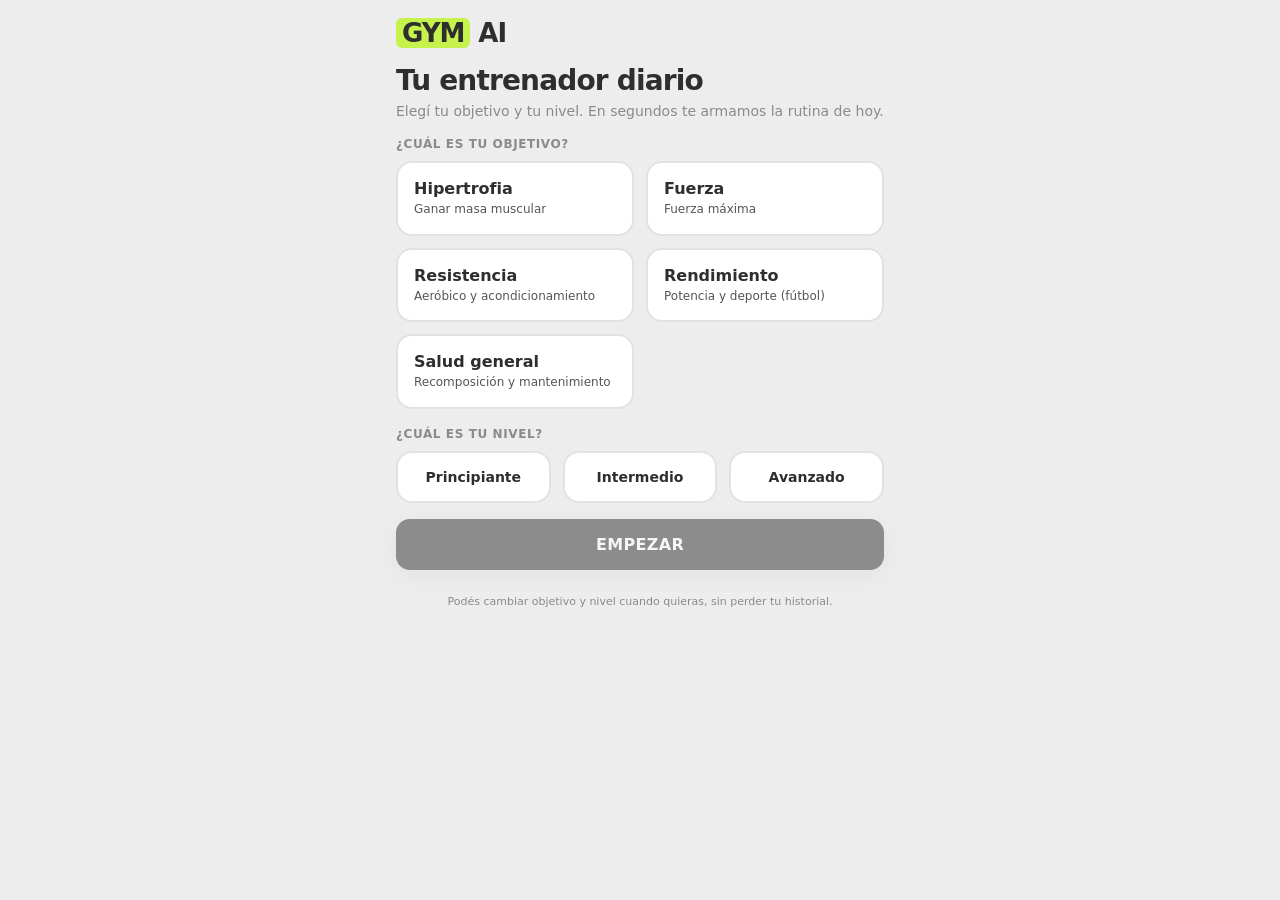
==== index.html @ 42ec762a "Add files via upload" ====
<!DOCTYPE html>
<html lang="es">
<head>
<meta charset="UTF-8">
<meta name="viewport" content="width=device-width, initial-scale=1.0, maximum-scale=1.0, user-scalable=no">
<meta name="theme-color" content="#c6f24e">
<meta name="mobile-web-app-capable" content="yes">
<meta name="apple-mobile-web-app-capable" content="yes">
<meta name="apple-mobile-web-app-status-bar-style" content="black-translucent">
<meta name="apple-mobile-web-app-title" content="Gym AI">
<title>Gym AI</title>
<style>
  :root{
    --lime:#c6f24e; --lime-d:#b0e02f; --ink:#2e2e2e; --ink2:#555; --bg:#ededed;
    --card:#ffffff; --line:#e2e2e2; --muted:#8a8a8a;
    --i1:#77c043; --i2:#e2e63a; --i3:#f2a03d; --i4:#e5533c; --red:#e5533c;
    --shadow:0 6px 20px rgba(0,0,0,.08);
  }
  *{box-sizing:border-box;-webkit-tap-highlight-color:transparent;}
  html,body{margin:0;padding:0;background:var(--bg);color:var(--ink);
    font-family:'Segoe UI',system-ui,-apple-system,Roboto,Helvetica,Arial,sans-serif;}
  body{max-width:520px;margin:0 auto;min-height:100vh;position:relative;overflow-x:hidden;}
  h1,h2,h3{margin:0;letter-spacing:-.02em;}
  .app{padding:18px 16px 100px;}
  .hidden{display:none!important;}
  button{font-family:inherit;cursor:pointer;border:none;}
  .btn{background:var(--lime);color:var(--ink);font-weight:800;font-size:16px;
    padding:16px;border-radius:14px;width:100%;text-transform:uppercase;letter-spacing:.02em;
    box-shadow:var(--shadow);transition:transform .05s;}
  .btn:active{transform:scale(.98);}
  .btn.dark{background:var(--ink);color:#fff;}
  .btn.ghost{background:#fff;color:var(--ink);box-shadow:none;border:1.5px solid var(--line);}
  .btn.red{background:var(--red);color:#fff;}
  .btn.sm{font-size:13px;padding:10px 14px;width:auto;border-radius:10px;}
  .topbar{display:flex;align-items:center;justify-content:space-between;margin-bottom:16px;}
  .logo{font-weight:900;font-size:26px;letter-spacing:-.04em;}
  .logo span{background:var(--lime);padding:0 6px;border-radius:6px;}
  .pill{background:var(--lime);color:var(--ink);font-weight:800;font-size:12px;
    padding:5px 12px;border-radius:20px;text-transform:uppercase;letter-spacing:.03em;}
  .pill.grey{background:#e0e0e0;color:#555;}
  .muted{color:var(--muted);}
  .card{background:var(--card);border-radius:18px;padding:16px;box-shadow:var(--shadow);margin-bottom:14px;}
  .row{display:flex;align-items:center;gap:10px;}
  .between{justify-content:space-between;}
  .grid2{display:grid;grid-template-columns:1fr 1fr;gap:12px;}
  .selcard{background:#fff;border-radius:16px;padding:16px;border:2.5px solid var(--line);
    cursor:pointer;transition:.12s;}
  .selcard.on{border-color:var(--ink);background:var(--lime);}
  .selcard .t{font-weight:800;font-size:16px;}
  .selcard .d{font-size:12px;color:var(--ink2);margin-top:4px;line-height:1.3;}
  .selcard.on .d{color:#3a3a3a;}
  .label{font-size:12px;font-weight:800;text-transform:uppercase;letter-spacing:.05em;color:var(--muted);margin:18px 0 10px;}
  /* block card */
  .blk{background:#fff;border-radius:16px;padding:14px;box-shadow:var(--shadow);margin-bottom:12px;position:relative;overflow:hidden;}
  .blk .tag{position:absolute;top:0;left:0;background:var(--ink);color:#fff;font-size:10px;font-weight:800;
    padding:4px 10px;border-bottom-right-radius:10px;text-transform:uppercase;letter-spacing:.04em;}
  .blk.warm .tag{background:var(--red);}
  .blk h3{font-size:22px;font-weight:900;margin:20px 0 2px;letter-spacing:-.03em;}
  .blk .sub{font-size:12px;font-weight:700;color:var(--ink2);background:#f0f0f0;display:inline-block;
    padding:4px 8px;border-radius:6px;text-transform:uppercase;letter-spacing:.02em;}
  .restline{font-size:12px;color:var(--ink2);margin:8px 0 2px;}
  .restline b{color:var(--ink);}
  .progcard{margin-top:14px;text-align:left;background:#fff;border:1px solid var(--line);border-radius:14px;padding:12px 13px;}
  .progcard.done{background:#f3fae9;border-color:#d7ecac;}
  .pghead{font-size:13px;font-weight:800;color:var(--ink);}
  .pghead b{color:var(--ink);}
  .pgsub{font-size:11px;color:var(--ink2);margin:2px 0 8px;}
  .progrow{padding:7px 0;border-top:1px solid var(--line);}
  .progrow:first-of-type{border-top:none;}
  .pgname{font-size:13px;font-weight:700;color:var(--ink);display:flex;justify-content:space-between;align-items:center;gap:8px;}
  .pgreps{font-size:11px;font-weight:800;color:var(--ink2);background:#f0f0f0;border-radius:6px;padding:2px 6px;}
  .pgbtns{display:flex;gap:8px;margin-top:6px;}
  .pgbtn{flex:1;border:2px solid var(--line);background:#fafafa;color:var(--ink);font-weight:800;font-size:14px;
    border-radius:10px;padding:8px 0;cursor:pointer;}
  .pgbtn.si{background:var(--lime);border-color:var(--lime);color:#1c1c1c;}
  .pgbtn.no{background:#ececec;border-color:#d8d8d8;color:#555;}
  .pgprev{font-size:11.5px;margin-top:6px;}
  .pgok{color:#3f7d12;font-weight:700;} .pgok b{color:#2c5c07;}
  .pgmut{color:var(--ink2);}
  .pgres{font-size:12.5px;padding:3px 0;color:var(--ink);}
  .pgres.up{font-weight:700;}
  .btn.off{opacity:.5;}
  .blk .time{position:absolute;top:12px;right:12px;text-align:center;background:#fff;border-radius:10px;
    padding:4px 8px;box-shadow:0 2px 8px rgba(0,0,0,.08);}
  .blk .time b{font-size:18px;font-weight:900;display:block;}
  .movs{margin-top:10px;font-size:14px;color:#3a3a3a;line-height:1.7;}
  .movs .mv b{display:inline-block;min-width:34px;font-weight:800;}
  .dots{display:flex;gap:4px;align-items:center;margin-top:10px;}
  .dot{width:10px;height:10px;border-radius:50%;background:#ddd;}
  .region{font-size:11px;font-weight:800;text-transform:uppercase;color:var(--muted);letter-spacing:.05em;}
  .blkfoot{display:flex;justify-content:space-between;align-items:center;margin-top:12px;gap:8px;}
  /* modal */
  .overlay{position:fixed;inset:0;background:rgba(0,0,0,.45);z-index:50;display:flex;align-items:flex-end;
    justify-content:center;}
  .sheet{background:#fff;width:100%;max-width:520px;border-radius:22px 22px 0 0;padding:18px 16px 28px;
    max-height:88vh;overflow-y:auto;animation:up .2s ease;}
  @keyframes up{from{transform:translateY(30px);opacity:.6;}to{transform:none;opacity:1;}}
  .alt{border:1.5px solid var(--line);border-radius:14px;padding:12px;margin-bottom:10px;cursor:pointer;}
  .alt:active{background:#f6f6f6;}
  .alt .at{font-weight:800;}
  .banner{background:#fff8e1;border:1.5px solid #f2d675;border-radius:14px;padding:12px 14px;
    font-size:13px;color:#7a5c00;margin-bottom:14px;line-height:1.4;}
  .banner b{color:#5a4400;}
  /* exec */
  .totwrap{background:var(--ink);color:#fff;border-radius:18px;padding:16px;text-align:center;margin-bottom:14px;position:sticky;top:8px;z-index:5;}
  .totwrap .lab{font-size:11px;text-transform:uppercase;letter-spacing:.1em;opacity:.7;}
  .totwrap .clock{font-size:34px;font-weight:900;letter-spacing:.02em;}
  .totbar{height:6px;background:#4a4a4a;border-radius:6px;overflow:hidden;margin-top:8px;}
  .totbar>i{display:block;height:100%;background:var(--lime);width:0;transition:width 1s linear;}
  .phase{background:#fff;border-radius:18px;padding:22px 16px;text-align:center;box-shadow:var(--shadow);margin-bottom:14px;}
  .phase .ptype{font-size:13px;font-weight:800;text-transform:uppercase;letter-spacing:.08em;color:var(--muted);}
  .phase .pclock{font-size:64px;font-weight:900;letter-spacing:.01em;line-height:1.05;margin:6px 0;}
  .phase .pname{font-size:20px;font-weight:900;}
  .phase.rest{background:#eef7d8;}
  .phase.prep{background:#fdeee6;}
  .steps{display:flex;gap:6px;justify-content:center;margin:14px 0;}
  .step{flex:1;height:7px;border-radius:6px;background:#e0e0e0;max-width:56px;}
  .step.done{background:var(--i1);} .step.now{background:var(--lime);}
  .toast{position:fixed;bottom:20px;left:50%;transform:translateX(-50%);background:var(--ink);color:#fff;
    padding:12px 18px;border-radius:12px;font-weight:700;font-size:14px;z-index:99;box-shadow:var(--shadow);}
  .streak{display:flex;align-items:center;gap:12px;}
  .streak .num{font-size:40px;font-weight:900;line-height:1;}
  .hist{display:flex;justify-content:space-between;padding:12px 0;border-bottom:1px solid var(--line);}
  .hist:last-child{border:none;}
  .navwarn{font-size:11px;color:var(--muted);text-align:center;margin-top:6px;}
  .footnote{font-size:11px;color:var(--muted);text-align:center;margin-top:24px;line-height:1.5;}
  a.link{color:#3a7a1e;font-weight:700;cursor:pointer;text-decoration:underline;}
  .movs .mv{cursor:pointer;padding:3px 0;border-radius:6px;display:flex;align-items:flex-start;justify-content:space-between;gap:8px;}
  .movs .mv:active{background:#f4f4f4;}
  .movs .mvmain{flex:1;min-width:0;}
  .mvright{flex:none;display:flex;align-items:center;gap:6px;margin-top:1px;}
  .wt{width:52px;padding:5px 6px;border:1px solid #dcdcdc;border-radius:8px;font-size:13px;text-align:center;background:#fff;color:#222;}
  .wt:focus{outline:none;border-color:var(--lime);}
  .seg{display:flex;border:1px solid #dcdcdc;border-radius:20px;overflow:hidden;}
  .segbtn{background:transparent;border:none;padding:5px 12px;font-size:12px;font-weight:700;cursor:pointer;color:var(--muted);}
  .segbtn.on{background:var(--lime);color:#1c1c1c;}
  @media(prefers-color-scheme:dark){.wt{background:#2a2a2a;color:#eee;border-color:#444;}.seg{border-color:#444;}}
  .subx{flex:none;background:var(--lime);color:#1c1c1c;border:none;border-radius:8px;font-size:15px;font-weight:900;
    width:30px;height:30px;line-height:1;cursor:pointer;margin-top:2px;}
  .subx:active{transform:scale(.92);}
  .sublabel{font-weight:800;font-size:13px;margin:14px 0 6px;}
  .subrow{display:flex;flex-wrap:wrap;gap:7px;}
  .subbtn{background:#efefef;border:1px solid #e0e0e0;border-radius:20px;padding:7px 13px;font-size:13px;font-weight:700;cursor:pointer;color:#222;}
  .subbtn.alt{background:var(--ink);color:#fff;border-color:var(--ink);}
  .subbtn:active{transform:scale(.96);}
  .genf{display:flex;flex-wrap:wrap;gap:6px;margin:6px 0 2px;}
  .genf .gbtn{background:#efefef;border:1px solid #e0e0e0;border-radius:20px;padding:6px 12px;font-size:12px;font-weight:700;cursor:pointer;color:#333;}
  .genf .gbtn.on{background:var(--lime);border-color:var(--lime);color:#1c1c1c;}
  .genlabel{font-size:12px;font-weight:800;color:var(--muted);text-transform:uppercase;letter-spacing:.03em;margin:10px 2px 2px;text-align:left;}
  .mven{color:var(--muted);font-size:12px;font-style:italic;}
  .mvi{color:var(--lime-d);font-weight:900;font-size:13px;}
  .mediaB{background:#f2f2f2;border:1.5px dashed #cfcfcf;border-radius:14px;height:210px;display:flex;
    flex-direction:column;align-items:center;justify-content:center;color:var(--muted);gap:8px;text-align:center;padding:14px;}
  .mediaB video,.mediaB img{width:100%;height:100%;object-fit:contain;border-radius:14px;}
  .cue{font-size:14px;line-height:1.5;color:#444;}
  .matchip{display:inline-block;background:var(--ink);color:#fff;font-size:11px;font-weight:800;
    padding:4px 10px;border-radius:20px;text-transform:uppercase;letter-spacing:.03em;}
</style>
</head>
<body>
<div id="app" class="app"></div>
<div id="modal"></div>
<div id="toast"></div>

<script>
/* ============================================================
   GYM AI · MVP v1  (motor determinista, sin backend, offline)
   Basado en PRD 003 v1.1
   ============================================================ */

/* ---------- STORAGE ADAPTER (localStorage con fallback en memoria) ---------- */
const Store = (()=>{
  let mem={}, ok=true;
  try{ localStorage.setItem('__t','1'); localStorage.removeItem('__t'); }catch(e){ ok=false; }
  return {
    ok,
    get(k){ if(ok){ try{ const v=localStorage.getItem(k); return v?JSON.parse(v):null; }catch(e){} } return k in mem?mem[k]:null; },
    set(k,v){ if(ok){ try{ localStorage.setItem(k,JSON.stringify(v)); return; }catch(e){} } mem[k]=v; }
  };
})();

/* ---------- CONFIG ---------- */
const APP_VERSION='v15 · 2026-09-02';
const OBJETIVOS = [
  {id:'hipertrofia', t:'Hipertrofia', d:'Ganar masa muscular'},
  {id:'fuerza',      t:'Fuerza',      d:'Fuerza máxima'},
  {id:'resistencia', t:'Resistencia', d:'Aeróbico y acondicionamiento'},
  {id:'rendimiento', t:'Rendimiento', d:'Potencia y deporte (fútbol)'},
  {id:'salud',       t:'Salud general', d:'Recomposición y mantenimiento'}
];
const NIVELES = [
  {id:'principiante', t:'Principiante'},
  {id:'intermedio',   t:'Intermedio'},
  {id:'avanzado',     t:'Avanzado'}
];
const NIVEL_RANK = {principiante:1, intermedio:2, avanzado:3};

// Matriz de proporción objetivo -> categoría (1..5, nunca 0). §8.2
const WEIGHTS = {
  'Hypertrophy':            {hipertrofia:5,fuerza:2,resistencia:1,rendimiento:1,salud:3},
  'Traditional Hypertrophy':{hipertrofia:5,fuerza:2,resistencia:1,rendimiento:1,salud:3},
  'Strength':               {hipertrofia:2,fuerza:5,resistencia:1,rendimiento:2,salud:3},
  'Combined Strength':      {hipertrofia:2,fuerza:5,resistencia:2,rendimiento:3,salud:3},
  'HRX Training':           {hipertrofia:2,fuerza:4,resistencia:2,rendimiento:4,salud:2},
  'FBA':                    {hipertrofia:2,fuerza:2,resistencia:3,rendimiento:3,salud:3},
  'Full Body':              {hipertrofia:3,fuerza:2,resistencia:3,rendimiento:2,salud:4},
  'Upper Body':             {hipertrofia:4,fuerza:3,resistencia:2,rendimiento:2,salud:3},
  'Lower Body':             {hipertrofia:4,fuerza:3,resistencia:2,rendimiento:3,salud:3},
  'Midline':                {hipertrofia:2,fuerza:2,resistencia:2,rendimiento:2,salud:3},
  'Cardio':                 {hipertrofia:1,fuerza:1,resistencia:5,rendimiento:2,salud:3},
  'HIIT':                   {hipertrofia:1,fuerza:1,resistencia:5,rendimiento:3,salud:3},
  'Sport':                  {hipertrofia:1,fuerza:1,resistencia:2,rendimiento:5,salud:2},
  'Pilates':                {hipertrofia:2,fuerza:2,resistencia:2,rendimiento:2,salud:3}
};
// Banda de intensidad total del día (suma de 4 bloques) por objetivo. §8.1 Paso5
const BANDA = {hipertrofia:[8,13],fuerza:[10,16],resistencia:[10,16],rendimiento:[10,15],salud:[7,12]};
const REST_S = 90;   // descanso entre bloques
const PREP_S = 15;   // preparación inicial

/* ---------- CATÁLOGO DE BLOQUES ----------
   m(cat,variante,formato,dur,region,intensidad,nivel,pesoDesaf, movimientos[[reps,nombre]]) */
let _id=0;
function m(cat,variante,formato,dur,region,inten,nivel,peso,movs){
  return {id:'b'+(++_id),cat,variante,formato,dur,esLargo:dur>=12,region,inten,nivel,peso,
          movs:movs.map(x=>({r:String(x[0]),n:x[1]}))};
}
const FMT = {ROUNDS:'COMPLETE {r} ROUNDS IN {d}\'', AMRAP:'AMRAP IN {d}\'', EMOM:'EVERY 60" X {d}\'',
             INTERVAL:'30" ON / 30" OFF X {d}\'', WARMUP:'WARM UP · {d}\''};

const CATALOG = [
 /* ---- WARMUPS (4') ---- */
 m('Upper Body','WARM UP','WARMUP',4,'upper',1,'principiante',false,[[8,'Kneeling Scapular Push Ups'],[8,'Asymmetric Scapular Rotation'],[8,'Bird Dogs'],[10,'Plank Shoulder Taps'],[8,'Sprawls']]),
 m('Lower Body','WARM UP','WARMUP',4,'lower',1,'principiante',false,[[10,'Hip Swivels'],['12/12','Banded Clamshell'],[10,'Happy-Angry Cat'],['8/8','Cossacks']]),
 m('Full Body','WARM UP','WARMUP',4,'full',1,'principiante',false,[[10,'Jumping Jacks'],[8,'Inchworm'],[10,'Air Squats'],['6/6','World’s Greatest Stretch']]),

 /* ---- LARGOS (12-14') ---- */
 m('Hypertrophy','UPPER BUILDING','ROUNDS',14,'upper',3,'avanzado',true,[[10,'Barbell Bench Press (peso desafiante)'],['10/10','Tall Plank Single-Arm Front Fly'],['10/10','Single-Arm DB Overhead Triceps Extensions']]),
 m('Hypertrophy','LOWER BUILDING','ROUNDS',14,'lower',3,'avanzado',true,[[10,'Barbell Hip Thrust (peso desafiante)'],['10/10','SKB Single-Leg Hip Thrust'],[10,'Banded Squat + Lateral Leg Raises']]),
 m('Traditional Hypertrophy','UPPER ACCESSORY','ROUNDS',14,'upper',3,'intermedio',false,[[12,'Seated DDB Arnold Press'],[10,'DKB Arnold Shoulder Press'],['10/10','Asymmetric SKB Shoulder Press']]),
 m('Traditional Hypertrophy','BARBELL','ROUNDS',14,'upper',3,'avanzado',true,[[12,'Barbell Shoulder Press (peso desafiante)'],['90"','Rest'],[10,'DDB Lateral Flys']]),
 m('Strength','BARBELL','ROUNDS',14,'lower',3,'avanzado',true,[[10,'Goblet Squat Jump'],[10,'Goblet Squat to Kneel Down'],[4,'Barbell Back Squat (peso desafiante)'],['90"','Rest'],[12,'Goblet Sumo Squat']]),
 m('Strength','UPPER STRONG','ROUNDS',14,'upper',3,'avanzado',true,[[10,'Kneeling Scapular Push Ups'],[10,'Lying Scapular Y Retractions'],[4,'Weighted Strict Pull Ups (peso desafiante)'],['90"','Rest'],[10,'TRX Skull Crusher']]),
 m('Combined Strength','HYBRID STRENGTH','AMRAP',14,'full',4,'avanzado',true,[[5,'Incline Barbell Chest Press (peso desafiante)'],[5,'DKB Sumo Deadlift (peso desafiante)'],[8,'Push Ups'],[10,'Good Morning'],['30"','Rest']]),
 m('HRX Training','HYBRID','ROUNDS',14,'full',4,'avanzado',false,[[6,'Barbell Bent Over Row'],[4,'Barbell Hang Cluster'],['40"','Machine'],[4,'Barbell Muscle Clean'],[6,'Barbell Front Squat'],[8,'Barbell Lunges'],[6,'Barbell Deadlift'],[6,'Burpees Over The Bar']]),
 m('HRX Training','HYBRID STRENGTH','AMRAP',14,'upper',4,'avanzado',true,[[4,'Weighted Strict Pull Ups (peso desafiante)'],[10,'SDB Pullover'],['90"','Machine']]),
 m('FBA','PUSH POWER','ROUNDS',14,'full',4,'intermedio',false,[[12,'MB Push Ups'],[12,'MB Chest Throw'],[12,'Burpees']]),
 m('Full Body','TRADITIONAL DB','ROUNDS',14,'full',3,'intermedio',false,[[8,'DDB Deadlift'],[6,'DDB Gunslinger'],['6/6','Russian Twists'],['10"','Plank Hold']]),
 m('Full Body','BODYWEIGHT','EMOM',14,'full',2,'principiante',false,[[3,'TRX Row'],[6,'Lunges (Totales)'],[9,'Crunches']]),
 m('Full Body','BODYWEIGHT','ROUNDS',12,'full',2,'principiante',false,[['10/10','Mountain Climbers'],[5,'Stiff Leg Vertical Jumps'],['10/10','Plank Jack Get Ups'],[2,'Walkouts']]),
 m('Upper Body','BARBELL POWER','ROUNDS',14,'upper',4,'avanzado',true,[['6-8-10-12','Barbell Shoulder Press'],['6-8-10-12','Single-Arm DB Bent Over Row'],['6-8-10-12','Overhead Barbell Triceps Extensions']]),
 m('Upper Body','UPPER ACCESSORY','EMOM',14,'upper',3,'avanzado',true,[[8,'Weighted Strict Pull Ups'],[12,'DDB Chest Press'],[12,'DDB Three-Way Flys']]),
 m('Lower Body','HARD WORK','ROUNDS',14,'lower',3,'intermedio',false,[['10/10','Split Lunges'],[10,'Deficit DKB Sumo Deadlift'],['8/8','Squat Jump + Lateral Lunges']]),
 m('Lower Body','LOWER PUMP','ROUNDS',14,'lower',3,'intermedio',false,[[15,'Banded KB Glute Bridge'],['30"/30"','Lunge Hold'],['10/10','Front Lunge + Reverse Lunge']]),
 m('Midline','CORE CONTROL','ROUNDS',14,'core',3,'intermedio',false,[[12,'Alt. Tall Windmill Plank'],[10,'Plank Get Up Shoulder Taps'],[12,'Lateral Tuck to Toe Touch'],[15,'Bent Knee Prayer Crunches']]),
 m('Midline','MIDLINE','AMRAP',14,'core',3,'intermedio',false,[[8,'Single-Leg Toes to Bar'],[15,'Prayer Crunches'],[12,'Plank Shoulder Tap + Windmill'],[8,'Twisting Plank']]),
 m('Cardio','INTRO','ROUNDS',14,'full',2,'principiante',false,[[20,'Jumping Jacks'],[20,'Plank Jack'],[12,'Sprawl + Squat'],[20,'Backwards Skipping'],[15,'Plank In & Out']]),
 m('Sport','STABILIZERS POWER','ROUNDS',14,'full',3,'avanzado',false,[['6/6','SKB Single-Leg Deadlift'],['5/5','Lunge to Heiden'],['5/5','DDB Renegade Rows']]),
 m('Pilates','GROUND WORK','AMRAP',14,'core',1,'principiante',false,[['10/10','Ham Roller Asymmetric Slides'],['8/8','Lateral Plank + Side Jack Knives'],['10/10','Lateral Hip Raises']]),

 /* ---- CORTOS (7-8') ---- */
 m('Hypertrophy','UPPER BUILDING','EMOM',7,'upper',3,'intermedio',false,[[10,'Push Ups'],[10,'DDB Incline Flys Chest'],[10,'MB Deficit Push Up']]),
 m('Hypertrophy','LOWER BUILDING','EMOM',7,'lower',3,'intermedio',false,[[10,'SKB Box Ham Curls'],[10,'DDB Romanian Deadlift'],['10/10','DKB Farmer Bulgarian Squat']]),
 m('Hypertrophy','UPPER BUILDING','ROUNDS',8,'upper',3,'principiante',false,[[12,'Banded Triceps Push Down'],[12,'SDB Hex Triceps Overhead Extensions'],[12,'Banded Triceps Extensions']]),
 m('Traditional Hypertrophy','PUSH CONTROL','ROUNDS',7,'upper',3,'principiante',false,[[8,'DDB Shoulder Press'],[8,'Banded Shoulder Press']]),
 m('Traditional Hypertrophy','PUSH PUMP','ROUNDS',7,'upper',3,'intermedio',false,[[10,'SDB Shoulder Press'],[10,'DDB Kneeling Shoulder Press'],[12,'Goblet Shoulder Press']]),
 m('Strength','LOWER ACCESSORY','ROUNDS',7,'lower',2,'principiante',false,[[10,'Goblet Squat'],[10,'Jumping Squats'],[10,'Lying Scapular T Retractions']]),
 m('Combined Strength','GLOBAL CORE','AMRAP',7,'full',3,'intermedio',false,[[6,'DKB Gorilla Row'],['30"','Goblet Squat Hold'],[6,'Walkouts']]),
 m('Combined Strength','HARD WORK','ROUNDS',7,'full',4,'avanzado',false,[[5,'DKB Deadlift'],[6,'Alt. DDB Push Press'],[8,'DKB Reverse Farmer Lunges'],['20"','Rest']]),
 m('HRX Training','METABOLIC STORM','ROUNDS',7,'full',4,'avanzado',false,[[16,'DDB Renegade Rows'],[10,'DDB Gunslinger'],[8,'DDB Deadlift'],['30"','Hollow Hold']]),
 m('FBA','FINISHER','ROUNDS',7,'core',3,'intermedio',false,[[10,'Hollow Rock To Tuck Up'],[10,'Toe Touches']]),
 m('Full Body','MIDLINE','EMOM',7,'core',2,'principiante',false,[['6/6','MB Single-Leg Dead Bug'],['3/3','Leg Levers']]),
 m('Full Body','FINISHER','ROUNDS',7,'full',2,'principiante',false,[[10,'Back Extensions'],['10"','Hollow Hold']]),
 m('Upper Body','INTRO','ROUNDS',7,'upper',2,'principiante',false,[[12,'SDB Shoulder Press'],[10,'Goblet Biceps Curls'],['25"','DDB Lateral Fly Hold']]),
 m('Upper Body','PUSH PUMP','ROUNDS',7,'upper',3,'intermedio',false,[[12,'Goblet Push Press'],[12,'DDB Overhead Triceps Extensions'],[12,'DDB Incline Hammer Biceps Curls']]),
 m('Lower Body','ASYMMETRY WORK','ROUNDS',7,'lower',2,'intermedio',false,[[12,'Barbell Glute Bridge'],['10/10','Banded Single-Leg Glute Bridge'],['25"/25"','Lunge Hold']]),
 m('Lower Body','INTRO','ROUNDS',7,'lower',2,'principiante',false,[['12/12','Banded Glute Bridge Abduction'],['20"/20"','Banded Glute Bridge Hold + Abduction'],['30"','Squat Hold']]),
 m('Midline','MIDLINE ON FIRE','AMRAP',7,'core',3,'intermedio',false,[[12,'Hanging Knees To Elbow'],[15,'Zombie Sit Ups'],[12,'Dynamic Tall Plank']]),
 m('Midline','ASYMMETRY WORK','AMRAP',7,'core',2,'intermedio',false,[[10,'Pallof split stance change'],['6/6','Reverse Lunge + Pallof Rotation'],['30"/30"','Copenhagen Plank']]),
 m('HIIT','BODYWEIGHT','INTERVAL',7,'full',4,'principiante',false,[[1,'Air Squat'],[1,'Skipping'],[1,'Hollow Rocks'],[1,'Squats In & Out'],[1,'Tall Plank'],[1,'Plank Jack'],[1,'V-Sit Ups']]),
 m('HIIT','NO IMPACT','INTERVAL',7,'full',3,'intermedio',false,[[1,'SKB Skier Swing'],[1,'Sit Ups'],[1,'SKB Single-Arm Swing + Pull'],[1,'DKB Bent Over Row'],[1,'KB Halo'],[1,'KB Russian Twist'],[1,'SKB Gunslinger']]),
 m('Sport','SPEED POWER','AMRAP',7,'lower',3,'intermedio',false,[[10,'Heidens'],['6/6','Skater Squats'],[8,'Side Skip to Heiden']]),
 m('Sport','CORE CONTROL','AMRAP',7,'core',3,'intermedio',false,[['8/8','DKB Renegade Rows'],['30"','Hollow Hold'],[10,'Hollow Body Alt. Shotguns']]),
 m('Pilates','INTRO','ROUNDS',7,'core',1,'principiante',false,[[10,'Ham Roller Bridge slides'],['10/10','Ham Roller Quadruped Abductions'],['40"','Ham Roller Adho Mukha']])
];
const WARMS = CATALOG.filter(b=>b.formato==='WARMUP');

/* ===================================================================
   BIBLIOTECA DE EJERCICIOS + COMPOSITOR (gym comercial: máquina+libre+piso)
   Reglas basadas en ACSM 2026, NSCA (hipertrofia regional) y revisión
   sistemática de variación de ejercicios (PubMed 35438660).
   =================================================================== */
const MREGION={pecho:'upper',espalda:'upper',hombros:'upper',biceps:'upper',triceps:'upper',
  cuadriceps:'lower',isquios:'lower',gluteos:'lower',pantorrillas:'lower',core:'core'};
const MU_ES={pecho:'Pecho',espalda:'Espalda',hombros:'Hombros',biceps:'Bíceps',triceps:'Tríceps',
  cuadriceps:'Cuádriceps',isquios:'Femorales',gluteos:'Glúteos',pantorrillas:'Pantorrillas',core:'Core'};
const EQ_ES={maq:'Máquina',lib:'Libre',piso:'Piso'};
let _mid=0;
function mv(es,en,mu,eq,role,lvl,unil){return {id:'x'+(++_mid),es,en,mu,eq,role,lvl:lvl||'intermedio',unil:!!unil,region:MREGION[mu]};}
const LIB=[
 {id:'v0',es:'Abdominales (3/4)',esf:'Abdominal 3/4',en:'3 4 Sit Up',mu:'core',musculo:'Core / Abdominales',eq:'piso',impl:'piso',role:'comp',lvl:'intermedio',unil:false,region:'core',warm:false,gif:'https://cdn.jsdelivr.net/gh/JahelCuadrado/ExerciseGymGifsDB@v1.1.0/abs/3-4-sit-up.gif',gl:'gifs/abs/3-4-sit-up.gif',desc:'Boca arriba, rodillas flexionadas. Elevá el torso hasta 3/4 del recorrido contrayendo el abdomen; bajá lento.'},
 {id:'v1',es:'Bicicleta',esf:'Abdominal bicicleta',en:'Air Bike',mu:'core',musculo:'Core / Abdominales',eq:'piso',impl:'piso',role:'acc',lvl:'intermedio',unil:false,region:'core',warm:false,gif:'https://cdn.jsdelivr.net/gh/JahelCuadrado/ExerciseGymGifsDB@v1.1.0/abs/air-bike.gif',gl:'gifs/abs/air-bike.gif',desc:'Boca arriba, pedaleá llevando el codo a la rodilla opuesta alternando; controlado.'},
 {id:'v2',es:'Abdominales en polea',esf:'Crunch de rodillas en polea',en:'Cable Kneeling Crunch',mu:'core',musculo:'Core / Abdominales',eq:'maq',impl:'maquina',role:'acc',lvl:'principiante',unil:false,region:'core',warm:false,gif:'https://cdn.jsdelivr.net/gh/JahelCuadrado/ExerciseGymGifsDB@v1.1.0/abs/cable-kneeling-crunch.gif',gl:'gifs/abs/cable-kneeling-crunch.gif',desc:'Arrodillado bajo la polea alta con la soga en la nuca. Flexioná el tronco llevando los codos a los muslos; volvé lento.'},
 {id:'v3',es:'Bicicleta con banda',esf:'Abdominal bicicleta con banda',en:'Band Bicycle Crunch',mu:'core',musculo:'Core / Abdominales',eq:'piso',impl:'banda',role:'acc',lvl:'intermedio',unil:false,region:'core',warm:false,gif:'https://cdn.jsdelivr.net/gh/JahelCuadrado/ExerciseGymGifsDB@v1.1.0/abs/band-bicycle-crunch.gif',gl:'gifs/abs/band-bicycle-crunch.gif',desc:'Boca arriba con banda en los pies. Pedaleá llevando codo a rodilla opuesta contra la resistencia.'},
 {id:'v4',es:'Oblicuos con mancuerna',esf:'Inclinación lateral con mancuerna',en:'Dumbbell Side Bend',mu:'core',musculo:'Core / Abdominales',eq:'lib',impl:'mancuerna',role:'acc',lvl:'intermedio',unil:true,region:'core',warm:false,gif:'https://cdn.jsdelivr.net/gh/JahelCuadrado/ExerciseGymGifsDB@v1.1.0/abs/dumbbell-side-bend.gif',gl:'gifs/abs/dumbbell-side-bend.gif',desc:'De pie con una mancuerna a un lado. Incliná el torso hacia ese lado y volvé al centro; cambiá de lado.'},
 {id:'v5',es:'Molino',esf:'Molino con pesa rusa',en:'Kettlebell Windmill',mu:'core',musculo:'Core / Abdominales',eq:'lib',impl:'pesarusa',role:'acc',lvl:'intermedio',unil:true,region:'core',warm:false,gif:'https://cdn.jsdelivr.net/gh/JahelCuadrado/ExerciseGymGifsDB@v1.1.0/abs/kettlebell-windmill.gif',gl:'gifs/abs/kettlebell-windmill.gif',desc:'Rusa arriba con un brazo, piernas abiertas. Bajá el torso hacia la pierna opuesta mirando la rusa; volvé con control.'},
 {id:'v6',es:'Sit-up con barra',esf:'Abdominal con press de barra',en:'Barbell Press Sit Up',mu:'core',musculo:'Core / Abdominales',eq:'lib',impl:'barra',role:'comp',lvl:'intermedio',unil:false,region:'core',warm:false,gif:'https://cdn.jsdelivr.net/gh/JahelCuadrado/ExerciseGymGifsDB@v1.1.0/abs/barbell-press-sit-up.gif',gl:'gifs/abs/barbell-press-sit-up.gif',desc:'Boca arriba con la barra sobre el pecho. Al subir el torso, empujá la barra arriba; bajá controlando.'},
 {id:'v7',es:'Toques de talón',esf:'Toques de talón alternos',en:'Alternate Heel Touchers',mu:'core',musculo:'Core / Abdominales',eq:'piso',impl:'piso',role:'acc',lvl:'intermedio',unil:true,region:'core',warm:false,gif:'https://cdn.jsdelivr.net/gh/JahelCuadrado/ExerciseGymGifsDB@v1.1.0/abs/alternate-heel-touchers.gif',gl:'gifs/abs/alternate-heel-touchers.gif',desc:'Boca arriba, rodillas flexionadas. Elevá apenas los hombros y tocá alternadamente cada talón; contraé el oblicuo.'},
 {id:'v8',es:'Giro sentado en polea',esf:'Rotación de torso sentado en polea',en:'Cable Seated Twist',mu:'core',musculo:'Core / Abdominales',eq:'maq',impl:'maquina',role:'acc',lvl:'principiante',unil:false,region:'core',warm:false,gif:'https://cdn.jsdelivr.net/gh/JahelCuadrado/ExerciseGymGifsDB@v1.1.0/abs/cable-seated-twist.gif',gl:'gifs/abs/cable-seated-twist.gif',desc:'Sentado de costado a la polea. Rotá el torso alejándote del anclaje y volvé controlando; oblicuos.'},
 {id:'v9',es:'Crunch de pie con banda',esf:'Encogimiento de pie con banda',en:'Band Standing Crunch',mu:'core',musculo:'Core / Abdominales',eq:'piso',impl:'banda',role:'acc',lvl:'intermedio',unil:false,region:'core',warm:false,gif:'https://cdn.jsdelivr.net/gh/JahelCuadrado/ExerciseGymGifsDB@v1.1.0/abs/band-standing-crunch.gif',gl:'gifs/abs/band-standing-crunch.gif',desc:'Banda anclada arriba, soga en la nuca. Flexioná el tronco hacia abajo contrayendo el abdomen; volvé lento.'},
 {id:'v10',es:'Elevación colgado',esf:'Elevación de piernas colgado',en:'Hanging Leg Raise',mu:'core',musculo:'Core / Abdominales',eq:'piso',impl:'piso',role:'acc',lvl:'intermedio',unil:false,region:'core',warm:false,gif:'https://cdn.jsdelivr.net/gh/JahelCuadrado/ExerciseGymGifsDB@v1.1.0/abs/hanging-leg-raise.gif',gl:'gifs/abs/hanging-leg-raise.gif',desc:'Colgado de la barra. Elevá las piernas al frente (rodillas o rectas) sin balancear; bajá lento.'},
 {id:'v11',es:'Oblicuos en polea',esf:'Inclinación lateral en polea',en:'Cable Side Bend',mu:'core',musculo:'Core / Abdominales',eq:'maq',impl:'maquina',role:'acc',lvl:'principiante',unil:true,region:'core',warm:false,gif:'https://cdn.jsdelivr.net/gh/JahelCuadrado/ExerciseGymGifsDB@v1.1.0/abs/cable-side-bend.gif',gl:'gifs/abs/cable-side-bend.gif',desc:'De pie de costado a la polea baja. Incliná el torso al lado opuesto al anclaje y volvé; oblicuo.'},
 {id:'v12',es:'V-up con banda',esf:'Plegado en V con banda',en:'Band V Up',mu:'core',musculo:'Core / Abdominales',eq:'piso',impl:'banda',role:'acc',lvl:'intermedio',unil:false,region:'core',warm:false,gif:'https://cdn.jsdelivr.net/gh/JahelCuadrado/ExerciseGymGifsDB@v1.1.0/abs/band-v-up.gif',gl:'gifs/abs/band-v-up.gif',desc:'Boca arriba con banda en los pies. Elevá torso y piernas a la vez formando una V; bajá lento.'},
 {id:'v13',es:'Ocho con rusa',esf:'Ocho con pesa rusa',en:'Kettlebell Figure 8',mu:'core',musculo:'Core / Abdominales',eq:'lib',impl:'pesarusa',role:'acc',lvl:'intermedio',unil:true,region:'core',warm:false,gif:'https://cdn.jsdelivr.net/gh/JahelCuadrado/ExerciseGymGifsDB@v1.1.0/abs/kettlebell-figure-8.gif',gl:'gifs/abs/kettlebell-figure-8.gif',desc:'Piernas abiertas, semiflexión. Pasá la rusa en forma de 8 entre las piernas de mano en mano; core firme.'},
 {id:'v14',es:'Giro sentado con barra',esf:'Rotación de torso sentado con barra',en:'Barbell Seated Twist',mu:'core',musculo:'Core / Abdominales',eq:'lib',impl:'barra',role:'acc',lvl:'intermedio',unil:false,region:'core',warm:false,gif:'https://cdn.jsdelivr.net/gh/JahelCuadrado/ExerciseGymGifsDB@v1.1.0/abs/barbell-seated-twist.gif',gl:'gifs/abs/barbell-seated-twist.gif',desc:'Sentado con la barra sobre los hombros. Rotá el torso de lado a lado controladamente; oblicuos.'},
 {id:'v15',es:'Abdominal en el piso',esf:'Encogimiento en el piso',en:'Crunch Floor',mu:'core',musculo:'Core / Abdominales',eq:'piso',impl:'piso',role:'acc',lvl:'intermedio',unil:false,region:'core',warm:false,gif:'https://cdn.jsdelivr.net/gh/JahelCuadrado/ExerciseGymGifsDB@v1.1.0/abs/crunch-floor.gif',gl:'gifs/abs/crunch-floor.gif',desc:'Boca arriba, rodillas flexionadas. Elevá los hombros del piso contrayendo el abdomen; bajá lento.'},
 {id:'v16',es:'Crunch de pie en polea',esf:'Encogimiento de pie en polea',en:'Cable Standing Crunch',mu:'core',musculo:'Core / Abdominales',eq:'maq',impl:'maquina',role:'acc',lvl:'principiante',unil:false,region:'core',warm:false,gif:'https://cdn.jsdelivr.net/gh/JahelCuadrado/ExerciseGymGifsDB@v1.1.0/abs/cable-standing-crunch.gif',gl:'gifs/abs/cable-standing-crunch.gif',desc:'De pie bajo la polea alta, soga en la nuca. Flexioná el tronco hacia abajo apretando el abdomen; volvé lento.'},
 {id:'v17',es:'Pallof con banda',esf:'Press Pallof horizontal con banda',en:'Band Horizontal Pallof Press',mu:'core',musculo:'Core / Abdominales',eq:'piso',impl:'banda',role:'comp',lvl:'intermedio',unil:false,region:'core',warm:false,gif:'https://cdn.jsdelivr.net/gh/JahelCuadrado/ExerciseGymGifsDB@v1.1.0/abs/band-horizontal-pallof-press.gif',gl:'gifs/abs/band-horizontal-pallof-press.gif',desc:'De costado a la banda, manos al pecho. Estirá los brazos al frente resistiendo la rotación; volvé sin girar el torso.'},
 {id:'v18',es:'Dead bug',esf:'Bicho muerto',en:'Dead Bug',mu:'core',musculo:'Core / Abdominales',eq:'piso',impl:'piso',role:'acc',lvl:'intermedio',unil:false,region:'core',warm:false,gif:'https://cdn.jsdelivr.net/gh/JahelCuadrado/ExerciseGymGifsDB@v1.1.0/abs/dead-bug.gif',gl:'gifs/abs/dead-bug.gif',desc:'Boca arriba, brazos y rodillas a 90°. Estirá brazo y pierna opuestos sin arquear la lumbar; alterná.'},
 {id:'v19',es:'Abdominales en declinado',esf:'Abdominal completo en banco declinado',en:'Decline Sit Up',mu:'core',musculo:'Core / Abdominales',eq:'piso',impl:'piso',role:'comp',lvl:'intermedio',unil:false,region:'core',warm:false,gif:'https://cdn.jsdelivr.net/gh/JahelCuadrado/ExerciseGymGifsDB@v1.1.0/abs/decline-sit-up.gif',gl:'gifs/abs/decline-sit-up.gif',desc:'En banco declinado, pies trabados. Subí el torso hasta sentarte contrayendo el abdomen; bajá lento.'},
 {id:'v20',es:'Press flexionado con rusa',esf:'Bent press con pesa rusa',en:'Kettlebell Bent Press',mu:'core',musculo:'Core / Abdominales',eq:'lib',impl:'pesarusa',role:'comp',lvl:'avanzado',unil:false,region:'core',warm:false,gif:'https://cdn.jsdelivr.net/gh/JahelCuadrado/ExerciseGymGifsDB@v1.1.0/abs/kettlebell-bent-press.gif',gl:'gifs/abs/kettlebell-bent-press.gif',desc:'Rusa arriba con un brazo. Bajá el torso al costado deslizando la cadera mientras sostenés la rusa arriba; volvé.'},
 {id:'v21',es:'Rueda con barra',esf:'Rollout con barra',en:'Barbell Rollerout',mu:'core',musculo:'Core / Abdominales',eq:'lib',impl:'barra',role:'comp',lvl:'intermedio',unil:false,region:'core',warm:false,gif:'https://cdn.jsdelivr.net/gh/JahelCuadrado/ExerciseGymGifsDB@v1.1.0/abs/barbell-rollerout.gif',gl:'gifs/abs/barbell-rollerout.gif',desc:'Arrodillado con la barra en el piso. Rodá la barra al frente estirando el cuerpo sin arquear la lumbar; volvé apretando el abdomen.'},
 {id:'v22',es:'Press Arnold',esf:'Press Arnold con mancuernas',en:'Dumbbell Arnold Press',mu:'hombros',musculo:'Hombros',eq:'lib',impl:'mancuerna',role:'comp',lvl:'intermedio',unil:false,region:'upper',warm:false,gif:'https://cdn.jsdelivr.net/gh/JahelCuadrado/ExerciseGymGifsDB@v1.1.0/delts/dumbbell-arnold-press.gif',gl:'gifs/delts/dumbbell-arnold-press.gif',desc:'Sentado, mancuernas al frente palmas hacia vos. Al subir rotá las palmas hacia afuera y estirá arriba; invertí al bajar.'},
 {id:'v23',es:'Frontales con barra',esf:'Elevación frontal con barra',en:'Barbell Front Raise',mu:'hombros',musculo:'Hombros',eq:'lib',impl:'barra',role:'acc',lvl:'intermedio',unil:false,region:'upper',warm:false,gif:'https://cdn.jsdelivr.net/gh/JahelCuadrado/ExerciseGymGifsDB@v1.1.0/delts/barbell-front-raise.gif',gl:'gifs/delts/barbell-front-raise.gif',desc:'De pie, barra al frente de los muslos. Elevala al frente hasta la altura de los hombros con brazos casi estirados; bajá lento.'},
 {id:'v24',es:'Hombro en polea',esf:'Press de hombros en polea',en:'Cable Shoulder Press',mu:'hombros',musculo:'Hombros',eq:'maq',impl:'maquina',role:'comp',lvl:'principiante',unil:false,region:'upper',warm:false,gif:'https://cdn.jsdelivr.net/gh/JahelCuadrado/ExerciseGymGifsDB@v1.1.0/delts/cable-shoulder-press.gif',gl:'gifs/delts/cable-shoulder-press.gif',desc:'Manerales a la altura de los hombros. Empujá arriba hasta estirar; bajá controlando.'},
 {id:'v25',es:'Press de hombros con banda',esf:'Press de hombros con banda',en:'Band Shoulder Press',mu:'hombros',musculo:'Hombros',eq:'piso',impl:'banda',role:'comp',lvl:'intermedio',unil:false,region:'upper',warm:false,gif:'https://cdn.jsdelivr.net/gh/JahelCuadrado/ExerciseGymGifsDB@v1.1.0/delts/band-shoulder-press.gif',gl:'gifs/delts/band-shoulder-press.gif',desc:'Pisá la banda, manos a los hombros. Empujá arriba estirando los brazos contra la resistencia; bajá lento.'},
 {id:'v26',es:'Laterales',esf:'Elevaciones laterales con mancuernas',en:'Dumbbell Lateral Raise',mu:'hombros',musculo:'Hombros',eq:'lib',impl:'mancuerna',role:'acc',lvl:'intermedio',unil:false,region:'upper',warm:false,gif:'https://cdn.jsdelivr.net/gh/JahelCuadrado/ExerciseGymGifsDB@v1.1.0/delts/dumbbell-lateral-raise.gif',gl:'gifs/delts/dumbbell-lateral-raise.gif',desc:'De pie, mancuernas al costado. Elevá los brazos al lateral hasta la línea del hombro; bajá lento.'},
 {id:'v27',es:'Remo al mentón con barra',esf:'Remo vertical con barra',en:'Barbell Upright Row',mu:'hombros',musculo:'Hombros',eq:'lib',impl:'barra',role:'comp',lvl:'intermedio',unil:false,region:'upper',warm:false,gif:'https://cdn.jsdelivr.net/gh/JahelCuadrado/ExerciseGymGifsDB@v1.1.0/delts/barbell-upright-row.gif',gl:'gifs/delts/barbell-upright-row.gif',desc:'De pie, barra al frente. Tirá la barra hacia el mentón llevando los codos altos y afuera; bajá lento.'},
 {id:'v28',es:'Posterior en polea con soga',esf:'Remo para deltoides posterior en polea',en:'Cable Rear Delt Row With Rope',mu:'hombros',musculo:'Hombros',eq:'maq',impl:'maquina',role:'comp',lvl:'principiante',unil:false,region:'upper',warm:false,gif:'https://cdn.jsdelivr.net/gh/JahelCuadrado/ExerciseGymGifsDB@v1.1.0/delts/cable-rear-delt-row-with-rope.gif',gl:'gifs/delts/cable-rear-delt-row-with-rope.gif',desc:'Polea a la altura del pecho con soga. Tirá hacia la cara abriendo los codos afuera, apretando el deltoides posterior.'},
 {id:'v29',es:'Pájaros con banda',esf:'Aperturas invertidas con banda',en:'Band Reverse Fly',mu:'hombros',musculo:'Hombros',eq:'piso',impl:'banda',role:'acc',lvl:'intermedio',unil:false,region:'upper',warm:false,gif:'https://cdn.jsdelivr.net/gh/JahelCuadrado/ExerciseGymGifsDB@v1.1.0/delts/band-reverse-fly.gif',gl:'gifs/delts/band-reverse-fly.gif',desc:'Banda al frente a la altura del pecho. Abrí los brazos hacia atrás apretando los deltoides posteriores; volvé lento.'},
 {id:'v30',es:'Hombro sentado con mancuernas',esf:'Press de hombros sentado con mancuernas',en:'Dumbbell Seated Shoulder Press',mu:'hombros',musculo:'Hombros',eq:'lib',impl:'mancuerna',role:'comp',lvl:'intermedio',unil:false,region:'upper',warm:false,gif:'https://cdn.jsdelivr.net/gh/JahelCuadrado/ExerciseGymGifsDB@v1.1.0/delts/dumbbell-seated-shoulder-press.gif',gl:'gifs/delts/dumbbell-seated-shoulder-press.gif',desc:'Sentado con respaldo, mancuernas a la altura de los hombros. Empujá arriba hasta estirar; bajá a las orejas.'},
 {id:'v31',es:'Thruster con barra',esf:'Thruster con barra',en:'Barbell Thruster',mu:'hombros',musculo:'Hombros',eq:'lib',impl:'barra',role:'comp',lvl:'intermedio',unil:false,region:'upper',warm:false,gif:'https://cdn.jsdelivr.net/gh/JahelCuadrado/ExerciseGymGifsDB@v1.1.0/delts/barbell-thruster.gif',gl:'gifs/delts/barbell-thruster.gif',desc:'Barra al frente de los hombros. Hacé una sentadilla y, al subir, aprovechá el envión para empujar la barra sobre la cabeza.'},
 {id:'v32',es:'Laterales en polea',esf:'Elevaciones laterales en polea',en:'Cable Lateral Raise',mu:'hombros',musculo:'Hombros',eq:'maq',impl:'maquina',role:'acc',lvl:'principiante',unil:false,region:'upper',warm:false,gif:'https://cdn.jsdelivr.net/gh/JahelCuadrado/ExerciseGymGifsDB@v1.1.0/delts/cable-lateral-raise.gif',gl:'gifs/delts/cable-lateral-raise.gif',desc:'Polea baja al costado. Elevá el brazo al lateral hasta la altura del hombro; bajá lento.'},
 {id:'v33',es:'Elevación en Y con banda',esf:'Elevación en Y con banda',en:'Band Y Raise',mu:'hombros',musculo:'Hombros',eq:'piso',impl:'banda',role:'acc',lvl:'intermedio',unil:false,region:'upper',warm:false,gif:'https://cdn.jsdelivr.net/gh/JahelCuadrado/ExerciseGymGifsDB@v1.1.0/delts/band-y-raise.gif',gl:'gifs/delts/band-y-raise.gif',desc:'Banda pisada. Elevá los brazos en diagonal formando una Y por encima de la cabeza; bajá controlando.'},
 {id:'v34',es:'Posteriores con mancuernas',esf:'Elevación posterior con mancuernas',en:'Dumbbell Rear Lateral Raise',mu:'hombros',musculo:'Hombros',eq:'lib',impl:'mancuerna',role:'acc',lvl:'intermedio',unil:false,region:'upper',warm:false,gif:'https://cdn.jsdelivr.net/gh/JahelCuadrado/ExerciseGymGifsDB@v1.1.0/delts/dumbbell-rear-lateral-raise.gif',gl:'gifs/delts/dumbbell-rear-lateral-raise.gif',desc:'Torso inclinado al frente, mancuernas colgando. Abrí los brazos al lateral apretando el deltoides posterior; bajá lento.'},
 {id:'v35',es:'Posterior con barra',esf:'Elevación posterior con barra',en:'Barbell Rear Delt Raise',mu:'hombros',musculo:'Hombros',eq:'lib',impl:'barra',role:'acc',lvl:'intermedio',unil:false,region:'upper',warm:false,gif:'https://cdn.jsdelivr.net/gh/JahelCuadrado/ExerciseGymGifsDB@v1.1.0/delts/barbell-rear-delt-raise.gif',gl:'gifs/delts/barbell-rear-delt-raise.gif',desc:'Torso inclinado, barra colgando. Elevá la barra hacia atrás-arriba apretando los deltoides posteriores; bajá lento.'},
 {id:'v36',es:'Frontal en polea',esf:'Elevación frontal en polea',en:'Cable Forward Raise',mu:'hombros',musculo:'Hombros',eq:'maq',impl:'maquina',role:'acc',lvl:'principiante',unil:false,region:'upper',warm:false,gif:'https://cdn.jsdelivr.net/gh/JahelCuadrado/ExerciseGymGifsDB@v1.1.0/delts/cable-forward-raise.gif',gl:'gifs/delts/cable-forward-raise.gif',desc:'Polea baja por delante. Elevá el brazo al frente hasta la altura del hombro; bajá lento.'},
 {id:'v37',es:'Arnold con rusa',esf:'Press Arnold con pesa rusa',en:'Kettlebell Arnold Press',mu:'hombros',musculo:'Hombros',eq:'lib',impl:'pesarusa',role:'comp',lvl:'intermedio',unil:false,region:'upper',warm:false,gif:'https://cdn.jsdelivr.net/gh/JahelCuadrado/ExerciseGymGifsDB@v1.1.0/delts/kettlebell-arnold-press.gif',gl:'gifs/delts/kettlebell-arnold-press.gif',desc:'Rusa al frente con palma hacia vos. Al subir rotá la palma hacia afuera y estirá arriba; invertí al bajar.'},
 {id:'v38',es:'Frontales con mancuernas',esf:'Elevación frontal con mancuernas',en:'Dumbbell Front Raise',mu:'hombros',musculo:'Hombros',eq:'lib',impl:'mancuerna',role:'acc',lvl:'intermedio',unil:false,region:'upper',warm:false,gif:'https://cdn.jsdelivr.net/gh/JahelCuadrado/ExerciseGymGifsDB@v1.1.0/delts/dumbbell-front-raise.gif',gl:'gifs/delts/dumbbell-front-raise.gif',desc:'De pie, mancuernas por delante. Elevá los brazos al frente hasta la altura de los hombros; bajá lento.'},
 {id:'v39',es:'Press militar',esf:'Press militar con barra',en:'Barbell Seated Overhead Press',mu:'hombros',musculo:'Hombros',eq:'lib',impl:'barra',role:'comp',lvl:'intermedio',unil:false,region:'upper',warm:false,gif:'https://cdn.jsdelivr.net/gh/JahelCuadrado/ExerciseGymGifsDB@v1.1.0/delts/barbell-seated-overhead-press.gif',gl:'gifs/delts/barbell-seated-overhead-press.gif',desc:'De pie, barra a la altura de los hombros. Empujá arriba hasta estirar; bajá al mentón.'},
 {id:'v40',es:'Hombro alterno en polea',esf:'Press de hombros alterno en polea',en:'Cable Alternate Shoulder Press',mu:'hombros',musculo:'Hombros',eq:'maq',impl:'maquina',role:'comp',lvl:'principiante',unil:true,region:'upper',warm:false,gif:'https://cdn.jsdelivr.net/gh/JahelCuadrado/ExerciseGymGifsDB@v1.1.0/delts/cable-alternate-shoulder-press.gif',gl:'gifs/delts/cable-alternate-shoulder-press.gif',desc:'Manerales a la altura de los hombros. Empujá un brazo por vez hacia arriba; alterná controlando.'},
 {id:'v41',es:'Frontales con banda',esf:'Elevación frontal con banda',en:'Band Front Raise',mu:'hombros',musculo:'Hombros',eq:'piso',impl:'banda',role:'acc',lvl:'intermedio',unil:false,region:'upper',warm:false,gif:'https://cdn.jsdelivr.net/gh/JahelCuadrado/ExerciseGymGifsDB@v1.1.0/delts/band-front-raise.gif',gl:'gifs/delts/band-front-raise.gif',desc:'Pisá la banda. Elevá los brazos al frente hasta la altura de los hombros contra la resistencia; bajá lento.'},
 {id:'v42',es:'Push press con mancuernas',esf:'Push press con mancuernas',en:'Dumbbell Push Press',mu:'hombros',musculo:'Hombros',eq:'lib',impl:'mancuerna',role:'comp',lvl:'intermedio',unil:false,region:'upper',warm:false,gif:'https://cdn.jsdelivr.net/gh/JahelCuadrado/ExerciseGymGifsDB@v1.1.0/delts/dumbbell-push-press.gif',gl:'gifs/delts/dumbbell-push-press.gif',desc:'Mancuernas a los hombros. Con un leve envión de piernas, empujá las mancuernas sobre la cabeza; bajá controlando.'},
 {id:'v43',es:'Press alterno con rusas',esf:'Press alterno con pesas rusas',en:'Kettlebell Alternating Press',mu:'hombros',musculo:'Hombros',eq:'lib',impl:'pesarusa',role:'comp',lvl:'intermedio',unil:true,region:'upper',warm:false,gif:'https://cdn.jsdelivr.net/gh/JahelCuadrado/ExerciseGymGifsDB@v1.1.0/delts/kettlebell-alternating-press.gif',gl:'gifs/delts/kettlebell-alternating-press.gif',desc:'Rusas a los hombros. Empujá una por vez hacia arriba estirando; alterná.'},
 {id:'v44',es:'Flexión arquero',esf:'Flexión arquero',en:'Archer Push Up',mu:'pecho',musculo:'Pecho',eq:'piso',impl:'piso',role:'acc',lvl:'avanzado',unil:false,region:'upper',warm:false,gif:'https://cdn.jsdelivr.net/gh/JahelCuadrado/ExerciseGymGifsDB@v1.1.0/pectorals/archer-push-up.gif',gl:'gifs/pectorals/archer-push-up.gif',desc:'En flexión, cargá el peso sobre un brazo que flexiona mientras el otro se estira al costado; alterná lados.'},
 {id:'v45',es:'Press de pecho con banda',esf:'Press de banca con banda',en:'Band Bench Press',mu:'pecho',musculo:'Pecho',eq:'piso',impl:'banda',role:'comp',lvl:'intermedio',unil:false,region:'upper',warm:false,gif:'https://cdn.jsdelivr.net/gh/JahelCuadrado/ExerciseGymGifsDB@v1.1.0/pectorals/band-bench-press.gif',gl:'gifs/pectorals/band-bench-press.gif',desc:'Banda por detrás de la espalda. Empujá las manos al frente estirando los brazos; volvé lento.'},
 {id:'v46',es:'Banco plano',esf:'Press de banca con barra',en:'Barbell Bench Press',mu:'pecho',musculo:'Pecho',eq:'lib',impl:'barra',role:'comp',lvl:'intermedio',unil:false,region:'upper',warm:false,gif:'https://cdn.jsdelivr.net/gh/JahelCuadrado/ExerciseGymGifsDB@v1.1.0/pectorals/barbell-bench-press.gif',gl:'gifs/pectorals/barbell-bench-press.gif',desc:'Acostado, escápulas retraídas. Bajá la barra al esternón con codos a ~45° y empujá hasta estirar.'},
 {id:'v47',es:'Press de pecho en polea',esf:'Press de banca en polea',en:'Cable Bench Press',mu:'pecho',musculo:'Pecho',eq:'maq',impl:'maquina',role:'comp',lvl:'principiante',unil:false,region:'upper',warm:false,gif:'https://cdn.jsdelivr.net/gh/JahelCuadrado/ExerciseGymGifsDB@v1.1.0/pectorals/cable-bench-press.gif',gl:'gifs/pectorals/cable-bench-press.gif',desc:'Acostado o de pie entre poleas. Empujá los manerales al frente juntando el pecho; volvé lento.'},
 {id:'v48',es:'Fondos de pecho',esf:'Fondos en paralelas para pecho',en:'Chest Dip',mu:'pecho',musculo:'Pecho',eq:'piso',impl:'piso',role:'comp',lvl:'intermedio',unil:false,region:'upper',warm:false,gif:'https://cdn.jsdelivr.net/gh/JahelCuadrado/ExerciseGymGifsDB@v1.1.0/pectorals/chest-dip.gif',gl:'gifs/pectorals/chest-dip.gif',desc:'En paralelas, torso inclinado al frente. Bajá flexionando los codos hasta sentir el pecho; empujá arriba.'},
 {id:'v49',es:'Banco plano con mancuernas',esf:'Press de banca con mancuernas',en:'Dumbbell Bench Press',mu:'pecho',musculo:'Pecho',eq:'lib',impl:'mancuerna',role:'comp',lvl:'intermedio',unil:false,region:'upper',warm:false,gif:'https://cdn.jsdelivr.net/gh/JahelCuadrado/ExerciseGymGifsDB@v1.1.0/pectorals/dumbbell-bench-press.gif',gl:'gifs/pectorals/dumbbell-bench-press.gif',desc:'Acostado, mancuernas a la altura del pecho. Bajá sintiendo el estiramiento y empujá arriba juntando.'},
 {id:'v50',es:'Aperturas',esf:'Aperturas con mancuernas',en:'Dumbbell Fly',mu:'pecho',musculo:'Pecho',eq:'lib',impl:'mancuerna',role:'acc',lvl:'intermedio',unil:false,region:'upper',warm:false,gif:'https://cdn.jsdelivr.net/gh/JahelCuadrado/ExerciseGymGifsDB@v1.1.0/pectorals/dumbbell-fly.gif',gl:'gifs/pectorals/dumbbell-fly.gif',desc:'Acostado, brazos casi estirados con leve flexión de codo. Abrí en arco hasta la línea del pecho y volvé juntando arriba.'},
 {id:'v51',es:'Inclinado con barra',esf:'Press inclinado con barra',en:'Barbell Incline Bench Press',mu:'pecho',musculo:'Pecho',eq:'lib',impl:'barra',role:'comp',lvl:'intermedio',unil:false,region:'upper',warm:false,gif:'https://cdn.jsdelivr.net/gh/JahelCuadrado/ExerciseGymGifsDB@v1.1.0/pectorals/barbell-incline-bench-press.gif',gl:'gifs/pectorals/barbell-incline-bench-press.gif',desc:'Banco a ~30°. Bajá la barra a la parte alta del pecho y empujá arriba.'},
 {id:'v52',es:'Aperturas inclinadas en polea',esf:'Aperturas inclinadas en polea',en:'Cable Incline Fly',mu:'pecho',musculo:'Pecho',eq:'maq',impl:'maquina',role:'acc',lvl:'principiante',unil:false,region:'upper',warm:false,gif:'https://cdn.jsdelivr.net/gh/JahelCuadrado/ExerciseGymGifsDB@v1.1.0/pectorals/cable-incline-fly.gif',gl:'gifs/pectorals/cable-incline-fly.gif',desc:'En banco inclinado entre poleas. Abrí y juntá los brazos al frente en arco apretando el pecho alto.'},
 {id:'v53',es:'Declinado con mancuernas',esf:'Press declinado con mancuernas',en:'Dumbbell Decline Bench Press',mu:'pecho',musculo:'Pecho',eq:'lib',impl:'mancuerna',role:'comp',lvl:'intermedio',unil:false,region:'upper',warm:false,gif:'https://cdn.jsdelivr.net/gh/JahelCuadrado/ExerciseGymGifsDB@v1.1.0/pectorals/dumbbell-decline-bench-press.gif',gl:'gifs/pectorals/dumbbell-decline-bench-press.gif',desc:'Banco declinado. Bajá las mancuernas a la parte baja del pecho y empujá arriba.'},
 {id:'v54',es:'Flexión con aplauso',esf:'Flexión con aplauso (pliométrica)',en:'Clap Push Up',mu:'pecho',musculo:'Pecho',eq:'piso',impl:'piso',role:'acc',lvl:'avanzado',unil:false,region:'upper',warm:false,gif:'https://cdn.jsdelivr.net/gh/JahelCuadrado/ExerciseGymGifsDB@v1.1.0/pectorals/clap-push-up.gif',gl:'gifs/pectorals/clap-push-up.gif',desc:'En flexión, bajá y empujá con fuerza para despegar las manos y aplaudir; caé suave y repetí.'},
 {id:'v55',es:'Press de pecho con giro y banda',esf:'Press de pecho a un brazo con giro y banda',en:'Band One Arm Twisting Chest Press',mu:'pecho',musculo:'Pecho',eq:'piso',impl:'banda',role:'comp',lvl:'intermedio',unil:true,region:'upper',warm:false,gif:'https://cdn.jsdelivr.net/gh/JahelCuadrado/ExerciseGymGifsDB@v1.1.0/pectorals/band-one-arm-twisting-chest-press.gif',gl:'gifs/pectorals/band-one-arm-twisting-chest-press.gif',desc:'Banda por detrás, empujá con un brazo al frente rotando el torso; volvé y alterná.'},
 {id:'v56',es:'Declinado con barra',esf:'Press declinado con barra',en:'Barbell Decline Bench Press',mu:'pecho',musculo:'Pecho',eq:'lib',impl:'barra',role:'comp',lvl:'intermedio',unil:false,region:'upper',warm:false,gif:'https://cdn.jsdelivr.net/gh/JahelCuadrado/ExerciseGymGifsDB@v1.1.0/pectorals/barbell-decline-bench-press.gif',gl:'gifs/pectorals/barbell-decline-bench-press.gif',desc:'Banco declinado. Bajá la barra a la parte baja del pecho y empujá arriba.'},
 {id:'v57',es:'Aperturas declinadas en polea',esf:'Aperturas declinadas en polea',en:'Cable Decline Fly',mu:'pecho',musculo:'Pecho',eq:'maq',impl:'maquina',role:'acc',lvl:'principiante',unil:false,region:'upper',warm:false,gif:'https://cdn.jsdelivr.net/gh/JahelCuadrado/ExerciseGymGifsDB@v1.1.0/pectorals/cable-decline-fly.gif',gl:'gifs/pectorals/cable-decline-fly.gif',desc:'Poleas altas, torso al frente. Juntá las manos hacia abajo-adelante en arco apretando el pecho bajo.'},
 {id:'v58',es:'Pullover con mancuerna',esf:'Pullover con mancuerna',en:'Dumbbell Pullover',mu:'pecho',musculo:'Pecho',eq:'lib',impl:'mancuerna',role:'acc',lvl:'intermedio',unil:false,region:'upper',warm:false,gif:'https://cdn.jsdelivr.net/gh/JahelCuadrado/ExerciseGymGifsDB@v1.1.0/pectorals/dumbbell-pullover.gif',gl:'gifs/pectorals/dumbbell-pullover.gif',desc:'Acostado, una mancuerna sobre el pecho con ambas manos. Llevala por detrás de la cabeza en arco y volvé; pecho y dorsal.'},
 {id:'v59',es:'Flexiones inclinadas',esf:'Flexiones inclinadas',en:'Incline Push Up',mu:'pecho',musculo:'Pecho',eq:'piso',impl:'piso',role:'acc',lvl:'intermedio',unil:false,region:'upper',warm:false,gif:'https://cdn.jsdelivr.net/gh/JahelCuadrado/ExerciseGymGifsDB@v1.1.0/pectorals/incline-push-up.gif',gl:'gifs/pectorals/incline-push-up.gif',desc:'Manos elevadas en un banco, cuerpo recto. Bajá el pecho y empujá; versión más accesible.'},
 {id:'v60',es:'Aperturas inclinadas',esf:'Aperturas inclinadas con mancuernas',en:'Dumbbell Incline Fly',mu:'pecho',musculo:'Pecho',eq:'lib',impl:'mancuerna',role:'acc',lvl:'intermedio',unil:false,region:'upper',warm:false,gif:'https://cdn.jsdelivr.net/gh/JahelCuadrado/ExerciseGymGifsDB@v1.1.0/pectorals/dumbbell-incline-fly.gif',gl:'gifs/pectorals/dumbbell-incline-fly.gif',desc:'Banco a ~30°. Abrí en arco hasta la línea del pecho y volvé juntando; pecho alto.'},
 {id:'v61',es:'Cruces de pie',esf:'Aperturas de pie en polea',en:'Cable Standing Fly',mu:'pecho',musculo:'Pecho',eq:'maq',impl:'maquina',role:'acc',lvl:'principiante',unil:false,region:'upper',warm:false,gif:'https://cdn.jsdelivr.net/gh/JahelCuadrado/ExerciseGymGifsDB@v1.1.0/pectorals/cable-standing-fly.gif',gl:'gifs/pectorals/cable-standing-fly.gif',desc:'De pie entre poleas, un pie adelante. Juntá las manos al frente en arco apretando el pecho; volvé lento.'},
 {id:'v62',es:'Banco guillotina',esf:'Press de banca guillotina',en:'Barbell Guillotine Bench Press',mu:'pecho',musculo:'Pecho',eq:'lib',impl:'barra',role:'comp',lvl:'avanzado',unil:false,region:'upper',warm:false,gif:'https://cdn.jsdelivr.net/gh/JahelCuadrado/ExerciseGymGifsDB@v1.1.0/pectorals/barbell-guillotine-bench-press.gif',gl:'gifs/pectorals/barbell-guillotine-bench-press.gif',desc:'Acostado, bajá la barra hacia el cuello con codos abiertos y empujá. Avanzado, cuidá el hombro.'},
 {id:'v63',es:'Fondos en barra recta',esf:'Fondos de pecho en barra recta',en:'Chest Dip On Straight Bar',mu:'pecho',musculo:'Pecho',eq:'piso',impl:'piso',role:'comp',lvl:'intermedio',unil:false,region:'upper',warm:false,gif:'https://cdn.jsdelivr.net/gh/JahelCuadrado/ExerciseGymGifsDB@v1.1.0/pectorals/chest-dip-on-straight-bar.gif',gl:'gifs/pectorals/chest-dip-on-straight-bar.gif',desc:'Sobre una barra recta, torso al frente. Bajá flexionando los codos y empujá arriba.'},
 {id:'v64',es:'Salto hacia atrás',esf:'Salto hacia atrás',en:'Backward Jump',mu:'cuadriceps',musculo:'Cuádriceps',eq:'piso',impl:'piso',role:'acc',lvl:'intermedio',unil:false,region:'lower',warm:false,gif:'https://cdn.jsdelivr.net/gh/JahelCuadrado/ExerciseGymGifsDB@v1.1.0/quads/backward-jump.gif',gl:'gifs/quads/backward-jump.gif',desc:'Desde semisentadilla, saltá hacia atrás y caé amortiguando con las rodillas; controlado.'},
 {id:'v65',es:'Búlgara con banda',esf:'Sentadilla búlgara a una pierna con banda',en:'Band One Arm Single Leg Split Squat',mu:'cuadriceps',musculo:'Cuádriceps',eq:'piso',impl:'banda',role:'comp',lvl:'intermedio',unil:true,region:'lower',warm:false,gif:'https://cdn.jsdelivr.net/gh/JahelCuadrado/ExerciseGymGifsDB@v1.1.0/quads/band-one-arm-single-leg-split-squat.gif',gl:'gifs/quads/band-one-arm-single-leg-split-squat.gif',desc:'Pie de atrás elevado, banda para resistencia. Bajá la rodilla trasera manteniendo el torso; subí con la delantera.'},
 {id:'v66',es:'Sentadilla frontal al cajón',esf:'Sentadilla frontal a banco con barra',en:'Barbell Bench Front Squat',mu:'cuadriceps',musculo:'Cuádriceps',eq:'lib',impl:'barra',role:'comp',lvl:'intermedio',unil:false,region:'lower',warm:false,gif:'https://cdn.jsdelivr.net/gh/JahelCuadrado/ExerciseGymGifsDB@v1.1.0/quads/barbell-bench-front-squat.gif',gl:'gifs/quads/barbell-bench-front-squat.gif',desc:'Barra al frente sobre los hombros. Bajá sentándote hasta rozar el banco y subí, torso erguido.'},
 {id:'v67',es:'Cargada y press',esf:'Cargada y envión con barra',en:'Barbell Clean And Press',mu:'cuadriceps',musculo:'Cuádriceps',eq:'lib',impl:'barra',role:'comp',lvl:'intermedio',unil:false,region:'lower',warm:false,gif:'https://cdn.jsdelivr.net/gh/JahelCuadrado/ExerciseGymGifsDB@v1.1.0/quads/barbell-clean-and-press.gif',gl:'gifs/quads/barbell-clean-and-press.gif',desc:'Levantá la barra del piso a los hombros y empujala sobre la cabeza; bajá y repetí.'},
 {id:'v68',es:'Sentadilla overhead',esf:'Sentadilla con barra sobre la cabeza',en:'Barbell Overhead Squat',mu:'cuadriceps',musculo:'Cuádriceps',eq:'lib',impl:'barra',role:'comp',lvl:'avanzado',unil:false,region:'lower',warm:false,gif:'https://cdn.jsdelivr.net/gh/JahelCuadrado/ExerciseGymGifsDB@v1.1.0/quads/barbell-overhead-squat.gif',gl:'gifs/quads/barbell-overhead-squat.gif',desc:'Barra estirada sobre la cabeza. Bajá en sentadilla manteniendo la barra firme arriba; subí. Avanzado.'},
 {id:'v69',es:'Sentadilla lateral con barra',esf:'Sentadilla dividida lateral con barra',en:'Barbell Side Split Squat',mu:'cuadriceps',musculo:'Cuádriceps',eq:'lib',impl:'barra',role:'comp',lvl:'intermedio',unil:true,region:'lower',warm:false,gif:'https://cdn.jsdelivr.net/gh/JahelCuadrado/ExerciseGymGifsDB@v1.1.0/quads/barbell-side-split-squat.gif',gl:'gifs/quads/barbell-side-split-squat.gif',desc:'Barra en la espalda, piernas bien abiertas. Bajá cargando una pierna flexionada mientras la otra queda estirada; alterná.'},
 {id:'v70',es:'Sentadilla de rodillas con barra',esf:'Sentadilla de rodillas con barra',en:'Barbell Squat On Knees',mu:'cuadriceps',musculo:'Cuádriceps',eq:'lib',impl:'barra',role:'comp',lvl:'avanzado',unil:false,region:'lower',warm:false,gif:'https://cdn.jsdelivr.net/gh/JahelCuadrado/ExerciseGymGifsDB@v1.1.0/quads/barbell-squat-on-knees.gif',gl:'gifs/quads/barbell-squat-on-knees.gif',desc:'Arrodillado con barra en la espalda. Sentate hacia los talones y volvé apretando glúteos; cuidá la técnica.'},
 {id:'v71',es:'Goblet',esf:'Sentadilla goblet con mancuerna',en:'Dumbbell Goblet Squat',mu:'cuadriceps',musculo:'Cuádriceps',eq:'lib',impl:'mancuerna',role:'comp',lvl:'intermedio',unil:false,region:'lower',warm:false,gif:'https://cdn.jsdelivr.net/gh/JahelCuadrado/ExerciseGymGifsDB@v1.1.0/quads/dumbbell-goblet-squat.gif',gl:'gifs/quads/dumbbell-goblet-squat.gif',desc:'Sostené una mancuerna contra el pecho. Bajá entre las piernas con el torso erguido; subí.'},
 {id:'v72',es:'Búlgara con mancuernas',esf:'Sentadilla búlgara con mancuernas',en:'Dumbbell Single Leg Split Squat',mu:'cuadriceps',musculo:'Cuádriceps',eq:'lib',impl:'mancuerna',role:'comp',lvl:'intermedio',unil:true,region:'lower',warm:false,gif:'https://cdn.jsdelivr.net/gh/JahelCuadrado/ExerciseGymGifsDB@v1.1.0/quads/dumbbell-single-leg-split-squat.gif',gl:'gifs/quads/dumbbell-single-leg-split-squat.gif',desc:'Pie de atrás elevado en un banco. Bajá la rodilla trasera hacia el piso; subí con la delantera.'},
 {id:'v73',es:'Subida al cajón con mancuernas',esf:'Subida al cajón con mancuernas',en:'Dumbbell Step Up Lunge',mu:'cuadriceps',musculo:'Cuádriceps',eq:'lib',impl:'mancuerna',role:'comp',lvl:'intermedio',unil:false,region:'lower',warm:false,gif:'https://cdn.jsdelivr.net/gh/JahelCuadrado/ExerciseGymGifsDB@v1.1.0/quads/dumbbell-step-up-lunge.gif',gl:'gifs/quads/dumbbell-step-up-lunge.gif',desc:'Con mancuernas, subí a un cajón con una pierna y bajá controlando; alterná.'},
 {id:'v74',es:'Sentadilla asistida con mancuerna',esf:'Sentadilla asistida con mancuerna',en:'Dumbbell Supported Squat',mu:'cuadriceps',musculo:'Cuádriceps',eq:'lib',impl:'mancuerna',role:'comp',lvl:'intermedio',unil:false,region:'lower',warm:false,gif:'https://cdn.jsdelivr.net/gh/JahelCuadrado/ExerciseGymGifsDB@v1.1.0/quads/dumbbell-supported-squat.gif',gl:'gifs/quads/dumbbell-supported-squat.gif',desc:'Con apoyo, bajá en sentadilla hasta paralelo manteniendo el torso; subí.'},
 {id:'v75',es:'Caminata del granjero',esf:'Caminata del granjero',en:'Farmers Walk',mu:'cuadriceps',musculo:'Cuádriceps',eq:'piso',impl:'piso',role:'comp',lvl:'intermedio',unil:false,region:'lower',warm:false,gif:'https://cdn.jsdelivr.net/gh/JahelCuadrado/ExerciseGymGifsDB@v1.1.0/quads/farmers-walk.gif',gl:'gifs/quads/farmers-walk.gif',desc:'Sostené peso pesado a los costados y caminá erguido con pasos firmes; core y agarre.'},
 {id:'v76',es:'Salto al frente',esf:'Salto hacia adelante',en:'Forward Jump',mu:'cuadriceps',musculo:'Cuádriceps',eq:'piso',impl:'piso',role:'acc',lvl:'intermedio',unil:false,region:'lower',warm:false,gif:'https://cdn.jsdelivr.net/gh/JahelCuadrado/ExerciseGymGifsDB@v1.1.0/quads/forward-jump.gif',gl:'gifs/quads/forward-jump.gif',desc:'Desde semisentadilla, saltá hacia adelante y caé amortiguando con las rodillas.'},
 {id:'v77',es:'Prensa',esf:'Prensa de piernas',en:'Lever Alternate Leg Press',mu:'cuadriceps',musculo:'Cuádriceps',eq:'maq',impl:'maquina',role:'comp',lvl:'principiante',unil:true,region:'lower',warm:false,gif:'https://cdn.jsdelivr.net/gh/JahelCuadrado/ExerciseGymGifsDB@v1.1.0/quads/lever-alternate-leg-press.gif',gl:'gifs/quads/lever-alternate-leg-press.gif',desc:'Pies en la plataforma. Bajá flexionando las rodillas hacia el pecho (~90°) y empujá sin trabar.'},
 {id:'v78',es:'Camilla de cuádriceps',esf:'Extensión de cuádriceps en máquina',en:'Lever Leg Extension',mu:'cuadriceps',musculo:'Cuádriceps',eq:'maq',impl:'maquina',role:'acc',lvl:'principiante',unil:false,region:'lower',warm:false,gif:'https://cdn.jsdelivr.net/gh/JahelCuadrado/ExerciseGymGifsDB@v1.1.0/quads/lever-leg-extension.gif',gl:'gifs/quads/lever-leg-extension.gif',desc:'Sentado, tobillos bajo el rodillo. Estirá las rodillas apretando el cuádriceps; bajá lento.'},
 {id:'v79',es:'Extensión de cuádriceps con banda',esf:'Extensión de cuádriceps con banda',en:'Resistance Band Leg Extension',mu:'cuadriceps',musculo:'Cuádriceps',eq:'piso',impl:'banda',role:'acc',lvl:'intermedio',unil:false,region:'lower',warm:false,gif:'https://cdn.jsdelivr.net/gh/JahelCuadrado/ExerciseGymGifsDB@v1.1.0/quads/resistance-band-leg-extension.gif',gl:'gifs/quads/resistance-band-leg-extension.gif',desc:'Sentado, banda en el tobillo. Estirá la rodilla contra la resistencia; volvé lento.'},
 {id:'v80',es:'Sentadilla sissy',esf:'Sentadilla sissy',en:'Sissy Squat',mu:'cuadriceps',musculo:'Cuádriceps',eq:'piso',impl:'piso',role:'comp',lvl:'avanzado',unil:false,region:'lower',warm:false,gif:'https://cdn.jsdelivr.net/gh/JahelCuadrado/ExerciseGymGifsDB@v1.1.0/quads/sissy-squat.gif',gl:'gifs/quads/sissy-squat.gif',desc:'Sujetándote de un apoyo, inclinate hacia atrás flexionando las rodillas al frente; enfatiza el cuádriceps.'},
 {id:'v81',es:'Sentadilla en Smith',esf:'Sentadilla a silla en Smith',en:'Smith Chair Squat',mu:'cuadriceps',musculo:'Cuádriceps',eq:'maq',impl:'maquina',role:'comp',lvl:'principiante',unil:false,region:'lower',warm:false,gif:'https://cdn.jsdelivr.net/gh/JahelCuadrado/ExerciseGymGifsDB@v1.1.0/quads/smith-chair-squat.gif',gl:'gifs/quads/smith-chair-squat.gif',desc:'Barra del Smith en la espalda alta. Bajá sentándote hasta paralelo y subí empujando el piso.'},
 {id:'v82',es:'Búlgara en Smith',esf:'Sentadilla búlgara a una pierna en Smith',en:'Smith Single Leg Split Squat',mu:'cuadriceps',musculo:'Cuádriceps',eq:'maq',impl:'maquina',role:'comp',lvl:'principiante',unil:true,region:'lower',warm:false,gif:'https://cdn.jsdelivr.net/gh/JahelCuadrado/ExerciseGymGifsDB@v1.1.0/quads/smith-single-leg-split-squat.gif',gl:'gifs/quads/smith-single-leg-split-squat.gif',desc:'Pie de atrás elevado, barra del Smith en la espalda. Bajá la rodilla trasera y subí con la delantera.'},
 {id:'v83',es:'Estocada estática',esf:'Sentadilla dividida',en:'Split Squats',mu:'cuadriceps',musculo:'Cuádriceps',eq:'piso',impl:'piso',role:'comp',lvl:'intermedio',unil:false,region:'lower',warm:false,gif:'https://cdn.jsdelivr.net/gh/JahelCuadrado/ExerciseGymGifsDB@v1.1.0/quads/split-squats.gif',gl:'gifs/quads/split-squats.gif',desc:'Un pie adelante y otro atrás fijos. Bajá la rodilla trasera hacia el piso y subí; cambiá.'},
 {id:'v84',es:'Dominada con banda',esf:'Dominada asistida con banda',en:'Band Assisted Pull Up',mu:'espalda',musculo:'Espalda',eq:'piso',impl:'banda',role:'comp',lvl:'intermedio',unil:false,region:'upper',warm:false,gif:'https://cdn.jsdelivr.net/gh/JahelCuadrado/ExerciseGymGifsDB@v1.1.0/lats/band-assisted-pull-up.gif',gl:'gifs/lats/band-assisted-pull-up.gif',desc:'Banda colgada de la barra bajo el pie o rodilla. Traccioná hasta pasar el mentón; bajá controlando.'},
 {id:'v85',es:'Pullover con barra',esf:'Pullover con barra (brazos flexionados)',en:'Barbell Bent Arm Pullover',mu:'espalda',musculo:'Espalda',eq:'lib',impl:'barra',role:'acc',lvl:'intermedio',unil:false,region:'upper',warm:false,gif:'https://cdn.jsdelivr.net/gh/JahelCuadrado/ExerciseGymGifsDB@v1.1.0/lats/barbell-bent-arm-pullover.gif',gl:'gifs/lats/barbell-bent-arm-pullover.gif',desc:'Acostado, barra sobre el pecho con codos flexionados. Llevala por detrás de la cabeza y volvé; dorsal.'},
 {id:'v86',es:'Pullover con barra recto',esf:'Pullover con barra (brazos rectos)',en:'Barbell Pullover',mu:'espalda',musculo:'Espalda',eq:'lib',impl:'barra',role:'acc',lvl:'intermedio',unil:false,region:'upper',warm:false,gif:'https://cdn.jsdelivr.net/gh/JahelCuadrado/ExerciseGymGifsDB@v1.1.0/lats/barbell-pullover.gif',gl:'gifs/lats/barbell-pullover.gif',desc:'Acostado, barra con brazos casi estirados. Llevala por detrás de la cabeza en arco y volvé sintiendo el dorsal.'},
 {id:'v87',es:'Jalón al pecho',esf:'Jalón al pecho con barra en polea',en:'Cable Bar Lateral Pulldown',mu:'espalda',musculo:'Espalda',eq:'maq',impl:'maquina',role:'comp',lvl:'principiante',unil:false,region:'upper',warm:false,gif:'https://cdn.jsdelivr.net/gh/JahelCuadrado/ExerciseGymGifsDB@v1.1.0/lats/cable-bar-lateral-pulldown.gif',gl:'gifs/lats/cable-bar-lateral-pulldown.gif',desc:'Sentado, agarre ancho. Traé la barra al pecho llevando los codos abajo y atrás; subí controlando.'},
 {id:'v88',es:'Jalón a un brazo',esf:'Jalón a un brazo en polea',en:'Cable One Arm Pulldown',mu:'espalda',musculo:'Espalda',eq:'maq',impl:'maquina',role:'comp',lvl:'principiante',unil:true,region:'upper',warm:false,gif:'https://cdn.jsdelivr.net/gh/JahelCuadrado/ExerciseGymGifsDB@v1.1.0/lats/cable-one-arm-pulldown.gif',gl:'gifs/lats/cable-one-arm-pulldown.gif',desc:'Polea alta con maneral simple. Tirá hacia abajo con un brazo llevando el codo al costado; volvé lento.'},
 {id:'v89',es:'Jalón con brazos rectos',esf:'Jalón con brazos rectos en polea',en:'Cable Straight Arm Pulldown',mu:'espalda',musculo:'Espalda',eq:'maq',impl:'maquina',role:'comp',lvl:'principiante',unil:false,region:'upper',warm:false,gif:'https://cdn.jsdelivr.net/gh/JahelCuadrado/ExerciseGymGifsDB@v1.1.0/lats/cable-straight-arm-pulldown.gif',gl:'gifs/lats/cable-straight-arm-pulldown.gif',desc:'De pie frente a la polea alta, brazos estirados. Bajá la barra hacia los muslos en arco apretando el dorsal.'},
 {id:'v90',es:'Dominada supina',esf:'Dominada supina (chin up)',en:'Chin Up',mu:'espalda',musculo:'Espalda',eq:'piso',impl:'piso',role:'comp',lvl:'intermedio',unil:false,region:'upper',warm:false,gif:'https://cdn.jsdelivr.net/gh/JahelCuadrado/ExerciseGymGifsDB@v1.1.0/lats/chin-up.gif',gl:'gifs/lats/chin-up.gif',desc:'Agarre supino al ancho de hombros. Traccioná llevando el mentón sobre la barra; bajá con control.'},
 {id:'v91',es:'Dominada supina cerrada',esf:'Dominada supina agarre cerrado',en:'Close Grip Chin Up',mu:'espalda',musculo:'Espalda',eq:'piso',impl:'piso',role:'comp',lvl:'intermedio',unil:false,region:'upper',warm:false,gif:'https://cdn.jsdelivr.net/gh/JahelCuadrado/ExerciseGymGifsDB@v1.1.0/lats/close-grip-chin-up.gif',gl:'gifs/lats/close-grip-chin-up.gif',desc:'Agarre supino angosto. Traccioná llevando el pecho a la barra; bajá controlando.'},
 {id:'v92',es:'Pullover con barra Z',esf:'Pullover tumbado con barra Z',en:'Ez Bar Lying Bent Arms Pullover',mu:'espalda',musculo:'Espalda',eq:'lib',impl:'barra',role:'acc',lvl:'intermedio',unil:false,region:'upper',warm:false,gif:'https://cdn.jsdelivr.net/gh/JahelCuadrado/ExerciseGymGifsDB@v1.1.0/lats/ez-bar-lying-bent-arms-pullover.gif',gl:'gifs/lats/ez-bar-lying-bent-arms-pullover.gif',desc:'Acostado, barra Z sobre el pecho con codos flexionados. Llevala por detrás de la cabeza y volvé.'},
 {id:'v93',es:'Jalón en máquina',esf:'Jalón frontal en máquina',en:'Lever Front Pulldown',mu:'espalda',musculo:'Espalda',eq:'maq',impl:'maquina',role:'comp',lvl:'principiante',unil:false,region:'upper',warm:false,gif:'https://cdn.jsdelivr.net/gh/JahelCuadrado/ExerciseGymGifsDB@v1.1.0/lats/lever-front-pulldown.gif',gl:'gifs/lats/lever-front-pulldown.gif',desc:'Sentado en la máquina, agarre ancho. Tirá las manijas al pecho apretando la espalda; volvé controlando.'},
 {id:'v94',es:'Pullover en máquina',esf:'Pullover en máquina',en:'Lever Pullover',mu:'espalda',musculo:'Espalda',eq:'maq',impl:'maquina',role:'acc',lvl:'principiante',unil:false,region:'upper',warm:false,gif:'https://cdn.jsdelivr.net/gh/JahelCuadrado/ExerciseGymGifsDB@v1.1.0/lats/lever-pullover.gif',gl:'gifs/lats/lever-pullover.gif',desc:'Sentado, empujá las manijas hacia abajo-adelante en arco apretando el dorsal; volvé lento.'},
 {id:'v95',es:'Dominadas',esf:'Dominadas',en:'Pull Up',mu:'espalda',musculo:'Espalda',eq:'piso',impl:'piso',role:'comp',lvl:'intermedio',unil:false,region:'upper',warm:false,gif:'https://cdn.jsdelivr.net/gh/JahelCuadrado/ExerciseGymGifsDB@v1.1.0/lats/pull-up.gif',gl:'gifs/lats/pull-up.gif',desc:'Colgado con agarre prono. Traccioná llevando el pecho a la barra; bajá con control.'},
 {id:'v96',es:'Dominada agarre neutro',esf:'Dominada con agarre neutro',en:'Pull Up Neutral Grip',mu:'espalda',musculo:'Espalda',eq:'piso',impl:'piso',role:'comp',lvl:'intermedio',unil:false,region:'upper',warm:false,gif:'https://cdn.jsdelivr.net/gh/JahelCuadrado/ExerciseGymGifsDB@v1.1.0/lats/pull-up-neutral-grip.gif',gl:'gifs/lats/pull-up-neutral-grip.gif',desc:'Agarre neutro (palmas enfrentadas). Traccioná llevando el pecho a la barra; bajá controlando.'},
 {id:'v97',es:'Dominada supina',esf:'Dominada con agarre invertido',en:'Reverse Grip Pull Up',mu:'espalda',musculo:'Espalda',eq:'piso',impl:'piso',role:'comp',lvl:'intermedio',unil:false,region:'upper',warm:false,gif:'https://cdn.jsdelivr.net/gh/JahelCuadrado/ExerciseGymGifsDB@v1.1.0/lats/reverse-grip-pull-up.gif',gl:'gifs/lats/reverse-grip-pull-up.gif',desc:'Agarre supino. Traccioná llevando el mentón sobre la barra; bajá con control.'},
 {id:'v98',es:'Dominada con peso',esf:'Dominada lastrada',en:'Weighted Pull Up',mu:'espalda',musculo:'Espalda',eq:'piso',impl:'piso',role:'comp',lvl:'avanzado',unil:false,region:'upper',warm:false,gif:'https://cdn.jsdelivr.net/gh/JahelCuadrado/ExerciseGymGifsDB@v1.1.0/lats/weighted-pull-up.gif',gl:'gifs/lats/weighted-pull-up.gif',desc:'Con peso extra. Traccioná hasta pasar el mentón; bajá controlando.'},
 {id:'v99',es:'Dominada agarre ancho',esf:'Dominada con agarre ancho',en:'Wide Grip Pull Up',mu:'espalda',musculo:'Espalda',eq:'piso',impl:'piso',role:'comp',lvl:'intermedio',unil:false,region:'upper',warm:false,gif:'https://cdn.jsdelivr.net/gh/JahelCuadrado/ExerciseGymGifsDB@v1.1.0/lats/wide-grip-pull-up.gif',gl:'gifs/lats/wide-grip-pull-up.gif',desc:'Agarre bien abierto. Traccioná llevando el pecho a la barra; bajá controlando.'},
 {id:'v100',es:'Jalón al pecho completo',esf:'Jalón al pecho de rango completo',en:'Cable Lat Pulldown Full Range Of Motion',mu:'espalda',musculo:'Espalda',eq:'maq',impl:'maquina',role:'comp',lvl:'principiante',unil:false,region:'upper',warm:false,gif:'https://cdn.jsdelivr.net/gh/JahelCuadrado/ExerciseGymGifsDB@v1.1.0/lats/cable-lat-pulldown-full-range-of-motion.gif',gl:'gifs/lats/cable-lat-pulldown-full-range-of-motion.gif',desc:'Sentado, agarre ancho. Traé la barra al pecho con rango completo apretando el dorsal; subí controlando.'},
 {id:'v101',es:'Dominada arquero',esf:'Dominada arquero',en:'Archer Pull Up',mu:'espalda',musculo:'Espalda',eq:'piso',impl:'piso',role:'comp',lvl:'avanzado',unil:false,region:'upper',warm:false,gif:'https://cdn.jsdelivr.net/gh/JahelCuadrado/ExerciseGymGifsDB@v1.1.0/lats/archer-pull-up.gif',gl:'gifs/lats/archer-pull-up.gif',desc:'Traccioná cargando el peso sobre un brazo mientras el otro se estira al costado; alterná. Avanzado.'},
 {id:'v102',es:'Peso muerto',esf:'Peso muerto con barra',en:'Barbell Deadlift',mu:'gluteos',musculo:'Glúteos',eq:'lib',impl:'barra',role:'comp',lvl:'intermedio',unil:false,region:'lower',warm:false,gif:'https://cdn.jsdelivr.net/gh/JahelCuadrado/ExerciseGymGifsDB@v1.1.0/glutes/barbell-deadlift.gif',gl:'gifs/glutes/barbell-deadlift.gif',desc:'Barra pegada a la canilla, bisagra de cadera, espalda neutra. Empujá el piso y estirá cadera y rodillas juntas.'},
 {id:'v103',es:'Puente con barra',esf:'Puente de glúteos con barra',en:'Barbell Glute Bridge',mu:'gluteos',musculo:'Glúteos',eq:'lib',impl:'barra',role:'comp',lvl:'intermedio',unil:false,region:'lower',warm:false,gif:'https://cdn.jsdelivr.net/gh/JahelCuadrado/ExerciseGymGifsDB@v1.1.0/glutes/barbell-glute-bridge.gif',gl:'gifs/glutes/barbell-glute-bridge.gif',desc:'Boca arriba con barra sobre la cadera. Empujá la cadera arriba apretando glúteos; bajá lento.'},
 {id:'v104',es:'Sentadilla profunda',esf:'Sentadilla completa con barra',en:'Barbell Full Squat',mu:'gluteos',musculo:'Glúteos',eq:'lib',impl:'barra',role:'comp',lvl:'intermedio',unil:false,region:'lower',warm:false,gif:'https://cdn.jsdelivr.net/gh/JahelCuadrado/ExerciseGymGifsDB@v1.1.0/glutes/barbell-full-squat.gif',gl:'gifs/glutes/barbell-full-squat.gif',desc:'Barra en la espalda. Bajá la cadera atrás/abajo por debajo del paralelo con la espalda neutra; subí.'},
 {id:'v105',es:'Peso muerto con mancuernas',esf:'Peso muerto con mancuernas',en:'Dumbbell Deadlift',mu:'gluteos',musculo:'Glúteos',eq:'lib',impl:'mancuerna',role:'comp',lvl:'intermedio',unil:false,region:'lower',warm:false,gif:'https://cdn.jsdelivr.net/gh/JahelCuadrado/ExerciseGymGifsDB@v1.1.0/glutes/dumbbell-deadlift.gif',gl:'gifs/glutes/dumbbell-deadlift.gif',desc:'Mancuernas por delante de las piernas. Bisagra de cadera bajando con espalda neutra; subí estirando la cadera.'},
 {id:'v106',es:'Rumano con mancuernas',esf:'Peso muerto rumano con mancuernas',en:'Dumbbell Romanian Deadlift',mu:'gluteos',musculo:'Glúteos',eq:'lib',impl:'mancuerna',role:'comp',lvl:'intermedio',unil:false,region:'lower',warm:false,gif:'https://cdn.jsdelivr.net/gh/JahelCuadrado/ExerciseGymGifsDB@v1.1.0/glutes/dumbbell-romanian-deadlift.gif',gl:'gifs/glutes/dumbbell-romanian-deadlift.gif',desc:'Rodillas apenas flexionadas. Bajá las mancuernas pegadas a las piernas con espalda neutra; subí apretando glúteos.'},
 {id:'v107',es:'Estocadas con mancuernas',esf:'Zancadas con mancuernas',en:'Dumbbell Lunge',mu:'gluteos',musculo:'Glúteos',eq:'lib',impl:'mancuerna',role:'comp',lvl:'intermedio',unil:false,region:'lower',warm:false,gif:'https://cdn.jsdelivr.net/gh/JahelCuadrado/ExerciseGymGifsDB@v1.1.0/glutes/dumbbell-lunge.gif',gl:'gifs/glutes/dumbbell-lunge.gif',desc:'Paso al frente, bajá la rodilla de atrás hacia el piso; empujá con la pierna delantera y volvé.'},
 {id:'v108',es:'Subida al cajón',esf:'Subida al cajón con mancuernas',en:'Dumbbell Step Up',mu:'gluteos',musculo:'Glúteos',eq:'lib',impl:'mancuerna',role:'comp',lvl:'intermedio',unil:false,region:'lower',warm:false,gif:'https://cdn.jsdelivr.net/gh/JahelCuadrado/ExerciseGymGifsDB@v1.1.0/glutes/dumbbell-step-up.gif',gl:'gifs/glutes/dumbbell-step-up.gif',desc:'Con mancuernas, subí a un cajón con una pierna estirándola arriba; bajá controlando y alterná.'},
 {id:'v109',es:'Pull through en polea',esf:'Pull through en polea con soga',en:'Cable Pull Through With Rope',mu:'gluteos',musculo:'Glúteos',eq:'maq',impl:'maquina',role:'comp',lvl:'principiante',unil:false,region:'lower',warm:false,gif:'https://cdn.jsdelivr.net/gh/JahelCuadrado/ExerciseGymGifsDB@v1.1.0/glutes/cable-pull-through-with-rope.gif',gl:'gifs/glutes/cable-pull-through-with-rope.gif',desc:'De espaldas a la polea baja, soga entre las piernas. Con bisagra de cadera, estirá la cadera al frente apretando glúteos.'},
 {id:'v110',es:'Patada de glúteo en polea',esf:'Extensión de cadera de pie en polea',en:'Cable Standing Hip Extension',mu:'gluteos',musculo:'Glúteos',eq:'maq',impl:'maquina',role:'comp',lvl:'principiante',unil:false,region:'lower',warm:false,gif:'https://cdn.jsdelivr.net/gh/JahelCuadrado/ExerciseGymGifsDB@v1.1.0/glutes/cable-standing-hip-extension.gif',gl:'gifs/glutes/cable-standing-hip-extension.gif',desc:'Tobillera en la polea baja. Llevá la pierna hacia atrás estirando la cadera y apretando el glúteo; volvé lento.'},
 {id:'v111',es:'Peso muerto en polea',esf:'Peso muerto en polea',en:'Cable Deadlift',mu:'gluteos',musculo:'Glúteos',eq:'maq',impl:'maquina',role:'comp',lvl:'principiante',unil:false,region:'lower',warm:false,gif:'https://cdn.jsdelivr.net/gh/JahelCuadrado/ExerciseGymGifsDB@v1.1.0/glutes/cable-deadlift.gif',gl:'gifs/glutes/cable-deadlift.gif',desc:'De pie frente a la polea baja. Con bisagra de cadera, estirá cadera y rodillas traccionando; volvé controlando.'},
 {id:'v112',es:'Pull through con banda',esf:'Pull through con banda',en:'Band Pull Through',mu:'gluteos',musculo:'Glúteos',eq:'piso',impl:'banda',role:'comp',lvl:'intermedio',unil:false,region:'lower',warm:false,gif:'https://cdn.jsdelivr.net/gh/JahelCuadrado/ExerciseGymGifsDB@v1.1.0/glutes/band-pull-through.gif',gl:'gifs/glutes/band-pull-through.gif',desc:'De espaldas al anclaje, banda entre las piernas. Con bisagra de cadera, estirá la cadera al frente apretando glúteos.'},
 {id:'v113',es:'Puente con banda',esf:'Elevación de cadera con banda',en:'Band Hip Lift',mu:'gluteos',musculo:'Glúteos',eq:'piso',impl:'banda',role:'acc',lvl:'intermedio',unil:false,region:'lower',warm:false,gif:'https://cdn.jsdelivr.net/gh/JahelCuadrado/ExerciseGymGifsDB@v1.1.0/glutes/band-hip-lift.gif',gl:'gifs/glutes/band-hip-lift.gif',desc:'Boca arriba, banda sobre la cadera. Empujá la cadera arriba apretando glúteos contra la resistencia; bajá lento.'},
 {id:'v114',es:'Sentadilla con banda',esf:'Sentadilla con banda',en:'Band Squat',mu:'gluteos',musculo:'Glúteos',eq:'piso',impl:'banda',role:'comp',lvl:'intermedio',unil:false,region:'lower',warm:false,gif:'https://cdn.jsdelivr.net/gh/JahelCuadrado/ExerciseGymGifsDB@v1.1.0/glutes/band-squat.gif',gl:'gifs/glutes/band-squat.gif',desc:'De pie sobre la banda, manos a los hombros. Bajá en sentadilla hasta paralelo contra la resistencia; subí.'},
 {id:'v115',es:'Estocada al frente',esf:'Zancada hacia adelante',en:'Forward Lunge',mu:'gluteos',musculo:'Glúteos',eq:'piso',impl:'piso',role:'comp',lvl:'intermedio',unil:false,region:'lower',warm:false,gif:'https://cdn.jsdelivr.net/gh/JahelCuadrado/ExerciseGymGifsDB@v1.1.0/glutes/forward-lunge-male.gif',gl:'gifs/glutes/forward-lunge-male.gif',desc:'Paso al frente bajando la rodilla trasera casi al piso; empujá con la pierna delantera y volvé.'},
 {id:'v116',es:'Puente con marcha',esf:'Puente de glúteos con marcha',en:'Glute Bridge March',mu:'gluteos',musculo:'Glúteos',eq:'piso',impl:'piso',role:'comp',lvl:'intermedio',unil:false,region:'lower',warm:false,gif:'https://cdn.jsdelivr.net/gh/JahelCuadrado/ExerciseGymGifsDB@v1.1.0/glutes/glute-bridge-march.gif',gl:'gifs/glutes/glute-bridge-march.gif',desc:'En puente arriba, levantá una rodilla por vez como marchando sin dejar caer la cadera.'},
 {id:'v117',es:'Sentadilla con salto',esf:'Sentadilla con salto',en:'Jump Squat',mu:'gluteos',musculo:'Glúteos',eq:'piso',impl:'piso',role:'comp',lvl:'intermedio',unil:false,region:'lower',warm:false,gif:'https://cdn.jsdelivr.net/gh/JahelCuadrado/ExerciseGymGifsDB@v1.1.0/glutes/jump-squat.gif',gl:'gifs/glutes/jump-squat.gif',desc:'Bajá en sentadilla y explotá saltando; caé suave amortiguando con las rodillas.'},
 {id:'v118',es:'Peso muerto en máquina',esf:'Peso muerto en máquina',en:'Lever Deadlift',mu:'gluteos',musculo:'Glúteos',eq:'maq',impl:'maquina',role:'comp',lvl:'principiante',unil:false,region:'lower',warm:false,gif:'https://cdn.jsdelivr.net/gh/JahelCuadrado/ExerciseGymGifsDB@v1.1.0/glutes/lever-deadlift.gif',gl:'gifs/glutes/lever-deadlift.gif',desc:'En la máquina, con bisagra de cadera estirá cadera y rodillas traccionando; volvé controlando.'},
 {id:'v119',es:'Hiperextensión inversa',esf:'Hiperextensión inversa en máquina',en:'Lever Reverse Hyperextension',mu:'gluteos',musculo:'Glúteos',eq:'maq',impl:'maquina',role:'comp',lvl:'avanzado',unil:false,region:'lower',warm:false,gif:'https://cdn.jsdelivr.net/gh/JahelCuadrado/ExerciseGymGifsDB@v1.1.0/glutes/lever-reverse-hyperextension.gif',gl:'gifs/glutes/lever-reverse-hyperextension.gif',desc:'Torso apoyado, piernas colgando. Elevá las piernas hacia atrás-arriba apretando glúteos; bajá lento.'},
 {id:'v120',es:'Buenos días',esf:'Buenos días con barra',en:'Barbell Good Morning',mu:'isquios',musculo:'Femorales',eq:'lib',impl:'barra',role:'comp',lvl:'intermedio',unil:false,region:'lower',warm:false,gif:'https://cdn.jsdelivr.net/gh/JahelCuadrado/ExerciseGymGifsDB@v1.1.0/hamstrings/barbell-good-morning.gif',gl:'gifs/hamstrings/barbell-good-morning.gif',desc:'Barra en la espalda alta. Bisagra de cadera llevando el torso al frente con la espalda recta; volvé apretando glúteos.'},
 {id:'v121',es:'Rígido con barra',esf:'Peso muerto piernas rígidas con barra',en:'Barbell Straight Leg Deadlift',mu:'isquios',musculo:'Femorales',eq:'lib',impl:'barra',role:'comp',lvl:'intermedio',unil:false,region:'lower',warm:false,gif:'https://cdn.jsdelivr.net/gh/JahelCuadrado/ExerciseGymGifsDB@v1.1.0/hamstrings/barbell-straight-leg-deadlift.gif',gl:'gifs/hamstrings/barbell-straight-leg-deadlift.gif',desc:'Rodillas casi estiradas, bisagra de cadera. Bajá la barra pegada a las piernas hasta sentir el isquio; subí.'},
 {id:'v122',es:'Femoral con mancuerna',esf:'Curl femoral tumbado con mancuerna',en:'Dumbbell Lying Femoral',mu:'isquios',musculo:'Femorales',eq:'lib',impl:'mancuerna',role:'acc',lvl:'intermedio',unil:false,region:'lower',warm:false,gif:'https://cdn.jsdelivr.net/gh/JahelCuadrado/ExerciseGymGifsDB@v1.1.0/hamstrings/dumbbell-lying-femoral.gif',gl:'gifs/hamstrings/dumbbell-lying-femoral.gif',desc:'Boca abajo, mancuerna sujeta entre los pies. Flexioná las rodillas llevando los talones a los glúteos; bajá lento.'},
 {id:'v123',es:'Femoral inverso en polea',esf:'Curl femoral inverso asistido en polea',en:'Cable Assisted Inverse Leg Curl',mu:'isquios',musculo:'Femorales',eq:'maq',impl:'maquina',role:'acc',lvl:'avanzado',unil:false,region:'lower',warm:false,gif:'https://cdn.jsdelivr.net/gh/JahelCuadrado/ExerciseGymGifsDB@v1.1.0/hamstrings/cable-assisted-inverse-leg-curl.gif',gl:'gifs/hamstrings/cable-assisted-inverse-leg-curl.gif',desc:'Arrodillado con asistencia de la polea. Bajá el torso al frente resistiendo con los isquios y volvé.'},
 {id:'v124',es:'Femoral asistido boca abajo',esf:'Curl femoral asistido boca abajo',en:'Assisted Prone Hamstring',mu:'isquios',musculo:'Femorales',eq:'piso',impl:'piso',role:'acc',lvl:'intermedio',unil:false,region:'lower',warm:false,gif:'https://cdn.jsdelivr.net/gh/JahelCuadrado/ExerciseGymGifsDB@v1.1.0/hamstrings/assisted-prone-hamstring.gif',gl:'gifs/hamstrings/assisted-prone-hamstring.gif',desc:'Boca abajo, con asistencia. Flexioná la rodilla llevando el talón al glúteo; bajá controlando.'},
 {id:'v125',es:'GHR',esf:'Elevación glúteo-femoral',en:'Glute Ham Raise',mu:'isquios',musculo:'Femorales',eq:'piso',impl:'piso',role:'acc',lvl:'intermedio',unil:false,region:'lower',warm:false,gif:'https://cdn.jsdelivr.net/gh/JahelCuadrado/ExerciseGymGifsDB@v1.1.0/hamstrings/glute-ham-raise.gif',gl:'gifs/hamstrings/glute-ham-raise.gif',desc:'Tobillos fijos, arrodillado. Bajá el torso al frente resistiendo con los isquios y volvé apretando.'},
 {id:'v126',es:'Nórdico con banco',esf:'Curl femoral inverso con apoyo de banco',en:'Inverse Leg Curl Bench Support',mu:'isquios',musculo:'Femorales',eq:'piso',impl:'piso',role:'acc',lvl:'avanzado',unil:false,region:'lower',warm:false,gif:'https://cdn.jsdelivr.net/gh/JahelCuadrado/ExerciseGymGifsDB@v1.1.0/hamstrings/inverse-leg-curl-bench-support.gif',gl:'gifs/hamstrings/inverse-leg-curl-bench-support.gif',desc:'Arrodillado con las piernas fijas y apoyo. Bajá el torso resistiendo con los isquios; volvé.'},
 {id:'v127',es:'Nórdico autoasistido',esf:'Curl femoral inverso autoasistido',en:'Self Assisted Inverse Leg Curl',mu:'isquios',musculo:'Femorales',eq:'piso',impl:'piso',role:'acc',lvl:'avanzado',unil:false,region:'lower',warm:false,gif:'https://cdn.jsdelivr.net/gh/JahelCuadrado/ExerciseGymGifsDB@v1.1.0/hamstrings/self-assisted-inverse-leg-curl.gif',gl:'gifs/hamstrings/self-assisted-inverse-leg-curl.gif',desc:'Arrodillado, tobillos fijos. Bajá lento resistiendo con los isquios y ayudate con las manos al llegar.'},
 {id:'v128',es:'Femoral arrodillado en máquina',esf:'Curl femoral arrodillado en máquina',en:'Lever Kneeling Leg Curl',mu:'isquios',musculo:'Femorales',eq:'maq',impl:'maquina',role:'acc',lvl:'principiante',unil:false,region:'lower',warm:false,gif:'https://cdn.jsdelivr.net/gh/JahelCuadrado/ExerciseGymGifsDB@v1.1.0/hamstrings/lever-kneeling-leg-curl.gif',gl:'gifs/hamstrings/lever-kneeling-leg-curl.gif',desc:'Arrodillado en la máquina, rodillo sobre el talón. Flexioná llevando el talón al glúteo; bajá lento.'},
 {id:'v129',es:'Camilla',esf:'Curl femoral tumbado en máquina',en:'Lever Lying Leg Curl',mu:'isquios',musculo:'Femorales',eq:'maq',impl:'maquina',role:'acc',lvl:'principiante',unil:false,region:'lower',warm:false,gif:'https://cdn.jsdelivr.net/gh/JahelCuadrado/ExerciseGymGifsDB@v1.1.0/hamstrings/lever-lying-leg-curl.gif',gl:'gifs/hamstrings/lever-lying-leg-curl.gif',desc:'Boca abajo, rodillo sobre los talones. Flexioná llevando los talones a los glúteos; bajá lento.'},
 {id:'v130',es:'Femoral sentado',esf:'Curl femoral sentado en máquina',en:'Lever Seated Leg Curl',mu:'isquios',musculo:'Femorales',eq:'maq',impl:'maquina',role:'acc',lvl:'principiante',unil:false,region:'lower',warm:false,gif:'https://cdn.jsdelivr.net/gh/JahelCuadrado/ExerciseGymGifsDB@v1.1.0/hamstrings/lever-seated-leg-curl.gif',gl:'gifs/hamstrings/lever-seated-leg-curl.gif',desc:'Sentado, rodillo sobre los talones. Flexioná llevando los talones abajo/atrás; volvé controlando.'},
 {id:'v131',es:'Bícep con barra',esf:'Curl con barra',en:'Barbell Curl',mu:'biceps',musculo:'Bíceps',eq:'lib',impl:'barra',role:'acc',lvl:'intermedio',unil:false,region:'upper',warm:false,gif:'https://cdn.jsdelivr.net/gh/JahelCuadrado/ExerciseGymGifsDB@v1.1.0/biceps/barbell-curl.gif',gl:'gifs/biceps/barbell-curl.gif',desc:'De pie, codos al costado. Subí la barra flexionando los codos sin balancear; bajá lento.'},
 {id:'v132',es:'Bícep con mancuernas',esf:'Curl con mancuernas',en:'Dumbbell Biceps Curl',mu:'biceps',musculo:'Bíceps',eq:'lib',impl:'mancuerna',role:'acc',lvl:'intermedio',unil:false,region:'upper',warm:false,gif:'https://cdn.jsdelivr.net/gh/JahelCuadrado/ExerciseGymGifsDB@v1.1.0/biceps/dumbbell-biceps-curl.gif',gl:'gifs/biceps/dumbbell-biceps-curl.gif',desc:'De pie, podés alternar. Flexioná sin mover los codos del costado; bajá controlando.'},
 {id:'v133',es:'Bícep en polea',esf:'Curl en polea',en:'Cable Curl',mu:'biceps',musculo:'Bíceps',eq:'maq',impl:'maquina',role:'acc',lvl:'principiante',unil:false,region:'upper',warm:false,gif:'https://cdn.jsdelivr.net/gh/JahelCuadrado/ExerciseGymGifsDB@v1.1.0/biceps/cable-curl.gif',gl:'gifs/biceps/cable-curl.gif',desc:'De pie frente a la polea baja, codos pegados. Flexioná llevando el maneral a los hombros; bajá lento.'},
 {id:'v134',es:'Bícep con banda',esf:'Curl alterno con banda',en:'Band Alternating Biceps Curl',mu:'biceps',musculo:'Bíceps',eq:'piso',impl:'banda',role:'acc',lvl:'intermedio',unil:true,region:'upper',warm:false,gif:'https://cdn.jsdelivr.net/gh/JahelCuadrado/ExerciseGymGifsDB@v1.1.0/biceps/band-alternating-biceps-curl.gif',gl:'gifs/biceps/band-alternating-biceps-curl.gif',desc:'Pisá la banda, un brazo por vez. Flexioná contra la resistencia manteniendo el codo quieto; alterná.'},
 {id:'v135',es:'Dominada de bícep',esf:'Dominada para bíceps',en:'Biceps Pull Up',mu:'biceps',musculo:'Bíceps',eq:'piso',impl:'piso',role:'comp',lvl:'intermedio',unil:false,region:'upper',warm:false,gif:'https://cdn.jsdelivr.net/gh/JahelCuadrado/ExerciseGymGifsDB@v1.1.0/biceps/biceps-pull-up.gif',gl:'gifs/biceps/biceps-pull-up.gif',desc:'Agarre supino cerrado. Traccioná llevando el mentón sobre la barra enfatizando el bíceps; bajá controlando.'},
 {id:'v136',es:'Predicador con barra',esf:'Curl predicador con barra',en:'Barbell Preacher Curl',mu:'biceps',musculo:'Bíceps',eq:'lib',impl:'barra',role:'acc',lvl:'intermedio',unil:false,region:'upper',warm:false,gif:'https://cdn.jsdelivr.net/gh/JahelCuadrado/ExerciseGymGifsDB@v1.1.0/biceps/barbell-preacher-curl.gif',gl:'gifs/biceps/barbell-preacher-curl.gif',desc:'Brazos apoyados en el banco Scott. Flexioná la barra hasta arriba; bajá lento sin despegar los codos.'},
 {id:'v137',es:'Martillo',esf:'Curl martillo con mancuernas',en:'Dumbbell Hammer Curl',mu:'biceps',musculo:'Bíceps',eq:'lib',impl:'mancuerna',role:'acc',lvl:'intermedio',unil:false,region:'upper',warm:false,gif:'https://cdn.jsdelivr.net/gh/JahelCuadrado/ExerciseGymGifsDB@v1.1.0/biceps/dumbbell-hammer-curl.gif',gl:'gifs/biceps/dumbbell-hammer-curl.gif',desc:'Agarre neutro (palmas enfrentadas). Flexioná manteniendo el pulgar arriba; braquial y antebrazo.'},
 {id:'v138',es:'Predicador en polea',esf:'Curl predicador en polea',en:'Cable Preacher Curl',mu:'biceps',musculo:'Bíceps',eq:'maq',impl:'maquina',role:'acc',lvl:'principiante',unil:false,region:'upper',warm:false,gif:'https://cdn.jsdelivr.net/gh/JahelCuadrado/ExerciseGymGifsDB@v1.1.0/biceps/cable-preacher-curl.gif',gl:'gifs/biceps/cable-preacher-curl.gif',desc:'Brazos apoyados en el banco Scott, maneral de polea. Flexioná hasta arriba; bajá controlando.'},
 {id:'v139',es:'Concentrado',esf:'Curl concentrado con mancuerna',en:'Dumbbell Concentration Curl',mu:'biceps',musculo:'Bíceps',eq:'lib',impl:'mancuerna',role:'acc',lvl:'intermedio',unil:true,region:'upper',warm:false,gif:'https://cdn.jsdelivr.net/gh/JahelCuadrado/ExerciseGymGifsDB@v1.1.0/biceps/dumbbell-concentration-curl.gif',gl:'gifs/biceps/dumbbell-concentration-curl.gif',desc:'Sentado, codo apoyado en el muslo. Flexioná la mancuerna hasta el hombro apretando el bíceps; bajá lento.'},
 {id:'v140',es:'Curl invertido con barra',esf:'Curl invertido con barra',en:'Barbell Reverse Curl',mu:'biceps',musculo:'Bíceps',eq:'lib',impl:'barra',role:'acc',lvl:'intermedio',unil:false,region:'upper',warm:false,gif:'https://cdn.jsdelivr.net/gh/JahelCuadrado/ExerciseGymGifsDB@v1.1.0/biceps/barbell-reverse-curl.gif',gl:'gifs/biceps/barbell-reverse-curl.gif',desc:'Agarre prono (palmas abajo). Flexioná los codos subiendo la barra; antebrazo y braquial.'},
 {id:'v141',es:'Martillo en polea con soga',esf:'Curl martillo en polea con soga',en:'Cable Hammer Curl With Rope',mu:'biceps',musculo:'Bíceps',eq:'maq',impl:'maquina',role:'acc',lvl:'principiante',unil:false,region:'upper',warm:false,gif:'https://cdn.jsdelivr.net/gh/JahelCuadrado/ExerciseGymGifsDB@v1.1.0/biceps/cable-hammer-curl-with-rope.gif',gl:'gifs/biceps/cable-hammer-curl-with-rope.gif',desc:'Polea baja con soga, agarre neutro. Flexioná llevando la soga a los hombros; bajá lento.'},
 {id:'v142',es:'Curl inclinado',esf:'Curl inclinado con mancuernas',en:'Dumbbell Incline Curl',mu:'biceps',musculo:'Bíceps',eq:'lib',impl:'mancuerna',role:'acc',lvl:'intermedio',unil:false,region:'upper',warm:false,gif:'https://cdn.jsdelivr.net/gh/JahelCuadrado/ExerciseGymGifsDB@v1.1.0/biceps/dumbbell-incline-curl.gif',gl:'gifs/biceps/dumbbell-incline-curl.gif',desc:'Sentado en banco inclinado, brazos colgando. Flexioná las mancuernas con estiramiento inicial; bajá lento.'},
 {id:'v143',es:'Predicador con mancuerna',esf:'Curl predicador con mancuerna',en:'Dumbbell Preacher Curl',mu:'biceps',musculo:'Bíceps',eq:'lib',impl:'mancuerna',role:'acc',lvl:'intermedio',unil:false,region:'upper',warm:false,gif:'https://cdn.jsdelivr.net/gh/JahelCuadrado/ExerciseGymGifsDB@v1.1.0/biceps/dumbbell-preacher-curl.gif',gl:'gifs/biceps/dumbbell-preacher-curl.gif',desc:'Brazo apoyado en el banco Scott. Flexioná la mancuerna hasta arriba; bajá controlando.'},
 {id:'v144',es:'Martillo cruzado',esf:'Curl martillo cruzado',en:'Dumbbell Cross Body Hammer Curl',mu:'biceps',musculo:'Bíceps',eq:'lib',impl:'mancuerna',role:'acc',lvl:'intermedio',unil:true,region:'upper',warm:false,gif:'https://cdn.jsdelivr.net/gh/JahelCuadrado/ExerciseGymGifsDB@v1.1.0/biceps/dumbbell-cross-body-hammer-curl.gif',gl:'gifs/biceps/dumbbell-cross-body-hammer-curl.gif',desc:'Agarre neutro. Flexioná la mancuerna cruzando hacia el hombro opuesto; alterná.'},
 {id:'v145',es:'Curl de arrastre',esf:'Curl de arrastre con barra',en:'Barbell Drag Curl',mu:'biceps',musculo:'Bíceps',eq:'lib',impl:'barra',role:'acc',lvl:'avanzado',unil:false,region:'upper',warm:false,gif:'https://cdn.jsdelivr.net/gh/JahelCuadrado/ExerciseGymGifsDB@v1.1.0/biceps/barbell-drag-curl.gif',gl:'gifs/biceps/barbell-drag-curl.gif',desc:'Arrastrá la barra pegada al torso llevando los codos atrás; apretá el bíceps arriba y bajá lento.'},
 {id:'v146',es:'Tríceps en polea',esf:'Extensión de tríceps en polea',en:'Cable Pushdown',mu:'triceps',musculo:'Tríceps',eq:'maq',impl:'maquina',role:'acc',lvl:'principiante',unil:false,region:'upper',warm:false,gif:'https://cdn.jsdelivr.net/gh/JahelCuadrado/ExerciseGymGifsDB@v1.1.0/triceps/cable-pushdown.gif',gl:'gifs/triceps/cable-pushdown.gif',desc:'Codos pegados al cuerpo. Estirá los codos empujando hacia abajo; volvé sin abrir los codos.'},
 {id:'v147',es:'Press francés con barra',esf:'Extensión de tríceps tumbado con barra',en:'Barbell Lying Triceps Extension',mu:'triceps',musculo:'Tríceps',eq:'lib',impl:'barra',role:'acc',lvl:'intermedio',unil:false,region:'upper',warm:false,gif:'https://cdn.jsdelivr.net/gh/JahelCuadrado/ExerciseGymGifsDB@v1.1.0/triceps/barbell-lying-triceps-extension.gif',gl:'gifs/triceps/barbell-lying-triceps-extension.gif',desc:'Acostado, barra sobre la frente con codos flexionados. Estirá los codos sin moverlos; bajá controlando.'},
 {id:'v148',es:'Patada de tríceps',esf:'Patada de tríceps con mancuerna',en:'Dumbbell Kickback',mu:'triceps',musculo:'Tríceps',eq:'lib',impl:'mancuerna',role:'acc',lvl:'intermedio',unil:false,region:'upper',warm:false,gif:'https://cdn.jsdelivr.net/gh/JahelCuadrado/ExerciseGymGifsDB@v1.1.0/triceps/dumbbell-kickback.gif',gl:'gifs/triceps/dumbbell-kickback.gif',desc:'Torso inclinado, brazo pegado al costado. Estirá el codo llevando la mancuerna atrás; volvé sin mover el hombro.'},
 {id:'v149',es:'Flexión cerrada',esf:'Flexión con agarre cerrado',en:'Close Grip Push Up',mu:'triceps',musculo:'Tríceps',eq:'piso',impl:'piso',role:'acc',lvl:'intermedio',unil:false,region:'upper',warm:false,gif:'https://cdn.jsdelivr.net/gh/JahelCuadrado/ExerciseGymGifsDB@v1.1.0/triceps/close-grip-push-up.gif',gl:'gifs/triceps/close-grip-push-up.gif',desc:'Manos juntas bajo el pecho. Bajá con los codos pegados al cuerpo y empujá; tríceps.'},
 {id:'v150',es:'Tríceps lateral con banda',esf:'Extensión de tríceps lateral con banda',en:'Band Side Triceps Extension',mu:'triceps',musculo:'Tríceps',eq:'piso',impl:'banda',role:'acc',lvl:'intermedio',unil:true,region:'upper',warm:false,gif:'https://cdn.jsdelivr.net/gh/JahelCuadrado/ExerciseGymGifsDB@v1.1.0/triceps/band-side-triceps-extension.gif',gl:'gifs/triceps/band-side-triceps-extension.gif',desc:'Banda anclada al costado. Estirá el codo alejando la mano contra la resistencia; volvé lento.'},
 {id:'v151',es:'Tríceps en polea agarre invertido',esf:'Extensión de tríceps en polea agarre supino',en:'Cable Reverse Grip Pushdown',mu:'triceps',musculo:'Tríceps',eq:'maq',impl:'maquina',role:'acc',lvl:'principiante',unil:false,region:'upper',warm:false,gif:'https://cdn.jsdelivr.net/gh/JahelCuadrado/ExerciseGymGifsDB@v1.1.0/triceps/cable-reverse-grip-pushdown.gif',gl:'gifs/triceps/cable-reverse-grip-pushdown.gif',desc:'Agarre supino en la polea alta. Estirá los codos hacia abajo; volvé sin abrir los codos.'},
 {id:'v152',es:'Press cerrado',esf:'Press cerrado con barra',en:'Barbell Close Grip Bench Press',mu:'triceps',musculo:'Tríceps',eq:'lib',impl:'barra',role:'comp',lvl:'intermedio',unil:false,region:'upper',warm:false,gif:'https://cdn.jsdelivr.net/gh/JahelCuadrado/ExerciseGymGifsDB@v1.1.0/triceps/barbell-close-grip-bench-press.gif',gl:'gifs/triceps/barbell-close-grip-bench-press.gif',desc:'Agarre al ancho de hombros. Bajá la barra al pecho con codos pegados y empujá; tríceps.'},
 {id:'v153',es:'Press francés con mancuernas',esf:'Extensión de tríceps tumbado con mancuernas',en:'Dumbbell Lying Triceps Extension',mu:'triceps',musculo:'Tríceps',eq:'lib',impl:'mancuerna',role:'acc',lvl:'intermedio',unil:false,region:'upper',warm:false,gif:'https://cdn.jsdelivr.net/gh/JahelCuadrado/ExerciseGymGifsDB@v1.1.0/triceps/dumbbell-lying-triceps-extension.gif',gl:'gifs/triceps/dumbbell-lying-triceps-extension.gif',desc:'Acostado, mancuernas arriba. Flexioná los codos bajando hacia la frente y estirá sin moverlos.'},
 {id:'v154',es:'Flexión cerrada con banda',esf:'Flexión con agarre cerrado y banda',en:'Band Close Grip Push Up',mu:'triceps',musculo:'Tríceps',eq:'piso',impl:'banda',role:'acc',lvl:'intermedio',unil:false,region:'upper',warm:false,gif:'https://cdn.jsdelivr.net/gh/JahelCuadrado/ExerciseGymGifsDB@v1.1.0/triceps/band-close-grip-push-up.gif',gl:'gifs/triceps/band-close-grip-push-up.gif',desc:'Banda en la espalda, manos juntas. Bajá con los codos pegados y empujá contra la resistencia.'},
 {id:'v155',es:'Patada de tríceps en polea',esf:'Patada de tríceps en polea',en:'Cable Kickback',mu:'triceps',musculo:'Tríceps',eq:'maq',impl:'maquina',role:'acc',lvl:'principiante',unil:false,region:'upper',warm:false,gif:'https://cdn.jsdelivr.net/gh/JahelCuadrado/ExerciseGymGifsDB@v1.1.0/triceps/cable-kickback.gif',gl:'gifs/triceps/cable-kickback.gif',desc:'Torso inclinado, polea baja. Estirá el codo llevando la mano atrás; volvé sin mover el hombro.'},
 {id:'v156',es:'Patada de tríceps a un brazo',esf:'Patada de tríceps a un brazo con mancuerna',en:'Dumbbell One Arm Kickback',mu:'triceps',musculo:'Tríceps',eq:'lib',impl:'mancuerna',role:'acc',lvl:'intermedio',unil:true,region:'upper',warm:false,gif:'https://cdn.jsdelivr.net/gh/JahelCuadrado/ExerciseGymGifsDB@v1.1.0/triceps/dumbbell-one-arm-kickback.gif',gl:'gifs/triceps/dumbbell-one-arm-kickback.gif',desc:'Apoyado en un banco, brazo pegado al costado. Estirá el codo llevando la mancuerna atrás; alterná.'},
 {id:'v157',es:'Fondos en banco',esf:'Fondos en banco (rodillas flexionadas)',en:'Bench Dip Knees Bent',mu:'triceps',musculo:'Tríceps',eq:'piso',impl:'piso',role:'comp',lvl:'intermedio',unil:false,region:'upper',warm:false,gif:'https://cdn.jsdelivr.net/gh/JahelCuadrado/ExerciseGymGifsDB@v1.1.0/triceps/bench-dip-knees-bent.gif',gl:'gifs/triceps/bench-dip-knees-bent.gif',desc:'Manos en el banco atrás, rodillas flexionadas. Bajá flexionando los codos hacia atrás y empujá.'},
 {id:'v158',es:'Tríceps a la nuca en polea',esf:'Extensión de tríceps sobre la cabeza en polea alta',en:'Cable High Pulley Overhead Tricep Extension',mu:'triceps',musculo:'Tríceps',eq:'maq',impl:'maquina',role:'acc',lvl:'principiante',unil:false,region:'upper',warm:false,gif:'https://cdn.jsdelivr.net/gh/JahelCuadrado/ExerciseGymGifsDB@v1.1.0/triceps/cable-high-pulley-overhead-tricep-extension.gif',gl:'gifs/triceps/cable-high-pulley-overhead-tricep-extension.gif',desc:'De espaldas a la polea alta, soga arriba. Estirá los codos hacia adelante-arriba; volvé lento.'},
 {id:'v159',es:'Tríceps a la nuca sentado',esf:'Extensión de tríceps sentado con mancuerna',en:'Dumbbell Seated Triceps Extension',mu:'triceps',musculo:'Tríceps',eq:'lib',impl:'mancuerna',role:'acc',lvl:'intermedio',unil:false,region:'upper',warm:false,gif:'https://cdn.jsdelivr.net/gh/JahelCuadrado/ExerciseGymGifsDB@v1.1.0/triceps/dumbbell-seated-triceps-extension.gif',gl:'gifs/triceps/dumbbell-seated-triceps-extension.gif',desc:'Sentado, una mancuerna con ambas manos arriba. Bajá detrás de la nuca flexionando los codos y estirá arriba.'},
 {id:'v160',es:'Gemelos de pie con barra',esf:'Elevación de gemelos de pie con barra',en:'Barbell Standing Calf Raise',mu:'pantorrillas',musculo:'Pantorrillas',eq:'lib',impl:'barra',role:'acc',lvl:'intermedio',unil:false,region:'lower',warm:false,gif:'https://cdn.jsdelivr.net/gh/JahelCuadrado/ExerciseGymGifsDB@v1.1.0/calves/barbell-standing-calf-raise.gif',gl:'gifs/calves/barbell-standing-calf-raise.gif',desc:'Barra en la espalda, puntas en el piso o step. Elevá los talones al máximo; bajá estirando.'},
 {id:'v161',es:'Gemelos con mancuerna',esf:'Elevación de gemelos de pie con mancuerna',en:'Dumbbell Standing Calf Raise',mu:'pantorrillas',musculo:'Pantorrillas',eq:'lib',impl:'mancuerna',role:'acc',lvl:'intermedio',unil:false,region:'lower',warm:false,gif:'https://cdn.jsdelivr.net/gh/JahelCuadrado/ExerciseGymGifsDB@v1.1.0/calves/dumbbell-standing-calf-raise.gif',gl:'gifs/calves/dumbbell-standing-calf-raise.gif',desc:'De pie con una mancuerna, puntas en un step. Elevá los talones apretando arriba; bajá estirando.'},
 {id:'v162',es:'Gemelos de pie en máquina',esf:'Elevación de gemelos de pie en máquina',en:'Lever Standing Calf Raise',mu:'pantorrillas',musculo:'Pantorrillas',eq:'maq',impl:'maquina',role:'acc',lvl:'principiante',unil:false,region:'lower',warm:false,gif:'https://cdn.jsdelivr.net/gh/JahelCuadrado/ExerciseGymGifsDB@v1.1.0/calves/lever-standing-calf-raise.gif',gl:'gifs/calves/lever-standing-calf-raise.gif',desc:'Hombros bajo las almohadillas, puntas en la plataforma. Elevá los talones al máximo; bajá estirando.'},
 {id:'v163',es:'Gemelos a peso corporal',esf:'Elevación de gemelos de pie a peso corporal',en:'Bodyweight Standing Calf Raise',mu:'pantorrillas',musculo:'Pantorrillas',eq:'piso',impl:'piso',role:'acc',lvl:'intermedio',unil:false,region:'lower',warm:false,gif:'https://cdn.jsdelivr.net/gh/JahelCuadrado/ExerciseGymGifsDB@v1.1.0/calves/bodyweight-standing-calf-raise.gif',gl:'gifs/calves/bodyweight-standing-calf-raise.gif',desc:'De pie, puntas en un step. Elevá los talones apretando el gemelo; bajá con control.'},
 {id:'v164',es:'Gemelos de pie en Smith',esf:'Elevación de gemelos de pie en Smith',en:'Smith Standing Leg Calf Raise',mu:'pantorrillas',musculo:'Pantorrillas',eq:'maq',impl:'maquina',role:'acc',lvl:'principiante',unil:false,region:'lower',warm:false,gif:'https://cdn.jsdelivr.net/gh/JahelCuadrado/ExerciseGymGifsDB@v1.1.0/calves/smith-standing-leg-calf-raise.gif',gl:'gifs/calves/smith-standing-leg-calf-raise.gif',desc:'Barra del Smith en la espalda, puntas en un step. Elevá los talones al máximo; bajá estirando.'},
 {id:'v165',es:'Gemelos a una pierna con banda',esf:'Elevación de gemelos a una pierna con banda',en:'Band Single Leg Calf Raise',mu:'pantorrillas',musculo:'Pantorrillas',eq:'piso',impl:'banda',role:'acc',lvl:'intermedio',unil:true,region:'lower',warm:false,gif:'https://cdn.jsdelivr.net/gh/JahelCuadrado/ExerciseGymGifsDB@v1.1.0/calves/band-single-leg-calf-raise.gif',gl:'gifs/calves/band-single-leg-calf-raise.gif',desc:'Banda en la punta del pie. Elevá el talón de una pierna contra la resistencia; bajá lento y alterná.'},
 {id:'v166',es:'Gemelos sentado con barra',esf:'Elevación de gemelos sentado con barra',en:'Barbell Seated Calf Raise',mu:'pantorrillas',musculo:'Pantorrillas',eq:'lib',impl:'barra',role:'acc',lvl:'intermedio',unil:false,region:'lower',warm:false,gif:'https://cdn.jsdelivr.net/gh/JahelCuadrado/ExerciseGymGifsDB@v1.1.0/calves/barbell-seated-calf-raise.gif',gl:'gifs/calves/barbell-seated-calf-raise.gif',desc:'Sentado, barra sobre las rodillas, puntas en un step. Elevá los talones apretando el sóleo; bajá estirando.'},
 {id:'v167',es:'Gemelos sentado con mancuerna',esf:'Elevación de gemelos sentado con mancuerna',en:'Dumbbell Seated Calf Raise',mu:'pantorrillas',musculo:'Pantorrillas',eq:'lib',impl:'mancuerna',role:'acc',lvl:'intermedio',unil:false,region:'lower',warm:false,gif:'https://cdn.jsdelivr.net/gh/JahelCuadrado/ExerciseGymGifsDB@v1.1.0/calves/dumbbell-seated-calf-raise.gif',gl:'gifs/calves/dumbbell-seated-calf-raise.gif',desc:'Sentado, mancuerna sobre las rodillas. Elevá los talones apretando; bajá estirando (sóleo).'},
 {id:'v168',es:'Gemelos sentado en máquina',esf:'Elevación de gemelos sentado en máquina',en:'Lever Seated Calf Raise',mu:'pantorrillas',musculo:'Pantorrillas',eq:'maq',impl:'maquina',role:'acc',lvl:'principiante',unil:false,region:'lower',warm:false,gif:'https://cdn.jsdelivr.net/gh/JahelCuadrado/ExerciseGymGifsDB@v1.1.0/calves/lever-seated-calf-raise.gif',gl:'gifs/calves/lever-seated-calf-raise.gif',desc:'Sentado, rodillas bajo la almohadilla. Elevá los talones al máximo; bajá estirando (sóleo).'},
 {id:'v169',es:'Gemelos en hack',esf:'Elevación de gemelos en máquina hack',en:'Hack Calf Raise',mu:'pantorrillas',musculo:'Pantorrillas',eq:'maq',impl:'maquina',role:'acc',lvl:'principiante',unil:false,region:'lower',warm:false,gif:'https://cdn.jsdelivr.net/gh/JahelCuadrado/ExerciseGymGifsDB@v1.1.0/calves/hack-calf-raise.gif',gl:'gifs/calves/hack-calf-raise.gif',desc:'En la máquina hack, puntas en la plataforma. Elevá los talones al máximo; bajá estirando.'},
 {id:'v170',es:'Oso (bear crawl)',esf:'Caminata del oso',en:'Bear Crawl',mu:'cardio',musculo:'Cardio',eq:'piso',impl:'piso',role:'acc',lvl:'intermedio',unil:false,region:'cardio',warm:true,gif:'https://cdn.jsdelivr.net/gh/JahelCuadrado/ExerciseGymGifsDB@v1.1.0/cardio/bear-crawl.gif',gl:'gifs/cardio/bear-crawl.gif',desc:'En cuatro apoyos con las rodillas a un palmo del piso, avanzá coordinando mano y pie opuestos.'},
 {id:'v171',es:'Burpee',esf:'Burpee',en:'Burpee',mu:'cardio',musculo:'Cardio',eq:'piso',impl:'piso',role:'acc',lvl:'intermedio',unil:false,region:'cardio',warm:true,gif:'https://cdn.jsdelivr.net/gh/JahelCuadrado/ExerciseGymGifsDB@v1.1.0/cardio/burpee.gif',gl:'gifs/cardio/burpee.gif',desc:'Bajá a plancha, flexión opcional y saltá hacia arriba; movimiento continuo y explosivo.'},
 {id:'v172',es:'Elíptica',esf:'Elíptica / cross trainer',en:'Cycle Cross Trainer',mu:'cardio',musculo:'Cardio',eq:'maq',impl:'maquina',role:'acc',lvl:'principiante',unil:false,region:'cardio',warm:true,gif:'https://cdn.jsdelivr.net/gh/JahelCuadrado/ExerciseGymGifsDB@v1.1.0/cardio/cycle-cross-trainer.gif',gl:'gifs/cardio/cycle-cross-trainer.gif',desc:'Movimiento continuo de brazos y piernas a ritmo cómodo para entrar en calor.'},
 {id:'v173',es:'Rodillas altas',esf:'Skipping / rodillas al pecho',en:'High Knee Against Wall',mu:'cardio',musculo:'Cardio',eq:'piso',impl:'piso',role:'acc',lvl:'intermedio',unil:false,region:'cardio',warm:true,gif:'https://cdn.jsdelivr.net/gh/JahelCuadrado/ExerciseGymGifsDB@v1.1.0/cardio/high-knee-against-wall.gif',gl:'gifs/cardio/high-knee-against-wall.gif',desc:'Llevá las rodillas arriba alternando a ritmo, activando cadera y core.'},
 {id:'v174',es:'Soga',esf:'Saltar la soga',en:'Jump Rope',mu:'cardio',musculo:'Cardio',eq:'piso',impl:'piso',role:'acc',lvl:'intermedio',unil:false,region:'cardio',warm:true,gif:'https://cdn.jsdelivr.net/gh/JahelCuadrado/ExerciseGymGifsDB@v1.1.0/cardio/jump-rope.gif',gl:'gifs/cardio/jump-rope.gif',desc:'Saltos bajos y continuos con las muñecas relajadas 1-3 min; eleva pulsaciones y coordina.'},
 {id:'v175',es:'Escalador',esf:'Mountain climbers',en:'Mountain Climber',mu:'cardio',musculo:'Cardio',eq:'piso',impl:'piso',role:'acc',lvl:'intermedio',unil:false,region:'cardio',warm:true,gif:'https://cdn.jsdelivr.net/gh/JahelCuadrado/ExerciseGymGifsDB@v1.1.0/cardio/mountain-climber.gif',gl:'gifs/cardio/mountain-climber.gif',desc:'En plancha alta, llevá las rodillas al pecho alternando de forma rápida y controlada.'},
 {id:'v176',es:'Trote suave',esf:'Trote',en:'Run',mu:'cardio',musculo:'Cardio',eq:'piso',impl:'piso',role:'acc',lvl:'intermedio',unil:false,region:'cardio',warm:true,gif:'https://cdn.jsdelivr.net/gh/JahelCuadrado/ExerciseGymGifsDB@v1.1.0/cardio/run.gif',gl:'gifs/cardio/run.gif',desc:'Trotá suave (en el lugar o desplazándote) para elevar pulsaciones.'},
 {id:'v177',es:'Saltos de patinador',esf:'Skater hops',en:'Skater Hops',mu:'cardio',musculo:'Cardio',eq:'piso',impl:'piso',role:'acc',lvl:'intermedio',unil:false,region:'cardio',warm:true,gif:'https://cdn.jsdelivr.net/gh/JahelCuadrado/ExerciseGymGifsDB@v1.1.0/cardio/skater-hops.gif',gl:'gifs/cardio/skater-hops.gif',desc:'Saltos laterales de una pierna a la otra amortiguando; activa glúteo y equilibrio.'},
 {id:'v178',es:'Saltos de tijera',esf:'Jumping jacks',en:'Star Jump',mu:'cardio',musculo:'Cardio',eq:'piso',impl:'piso',role:'acc',lvl:'intermedio',unil:false,region:'cardio',warm:true,gif:'https://cdn.jsdelivr.net/gh/JahelCuadrado/ExerciseGymGifsDB@v1.1.0/cardio/star-jump-male.gif',gl:'gifs/cardio/star-jump-male.gif',desc:'Abrí y cerrá piernas y brazos de forma coordinada y continua.'},
 {id:'v179',es:'Bici fija',esf:'Bicicleta fija',en:'Stationary Bike Run',mu:'cardio',musculo:'Cardio',eq:'maq',impl:'maquina',role:'acc',lvl:'intermedio',unil:false,region:'cardio',warm:true,gif:'https://cdn.jsdelivr.net/gh/JahelCuadrado/ExerciseGymGifsDB@v1.1.0/cardio/stationary-bike-run-v-3.gif',gl:'gifs/cardio/stationary-bike-run-v-3.gif',desc:'Pedaleá a ritmo moderado manteniendo la cadencia; ideal para elevar pulsaciones antes de entrenar.'},
 {id:'v180',es:'Bici fija (suave)',esf:'Bicicleta fija ritmo suave',en:'Stationary Bike Walk',mu:'cardio',musculo:'Cardio',eq:'maq',impl:'maquina',role:'acc',lvl:'intermedio',unil:false,region:'cardio',warm:true,gif:'https://cdn.jsdelivr.net/gh/JahelCuadrado/ExerciseGymGifsDB@v1.1.0/cardio/stationary-bike-walk.gif',gl:'gifs/cardio/stationary-bike-walk.gif',desc:'Pedaleá a ritmo suave y constante 3-5 min para entrar en calor; subí la resistencia de a poco.'},
 {id:'v181',es:'Elíptica (caminata)',esf:'Elíptica ritmo suave',en:'Walk Elliptical Cross Trainer',mu:'cardio',musculo:'Cardio',eq:'maq',impl:'maquina',role:'acc',lvl:'principiante',unil:false,region:'cardio',warm:true,gif:'https://cdn.jsdelivr.net/gh/JahelCuadrado/ExerciseGymGifsDB@v1.1.0/cardio/walk-elliptical-cross-trainer.gif',gl:'gifs/cardio/walk-elliptical-cross-trainer.gif',desc:'Movimiento suave y continuo en elíptica para activar todo el cuerpo.'},
 {id:'v182',es:'Cinta (inclinada)',esf:'Caminata en cinta inclinada',en:'Walking On Incline Treadmill',mu:'cardio',musculo:'Cardio',eq:'maq',impl:'maquina',role:'acc',lvl:'principiante',unil:false,region:'cardio',warm:true,gif:'https://cdn.jsdelivr.net/gh/JahelCuadrado/ExerciseGymGifsDB@v1.1.0/cardio/walking-on-incline-treadmill.gif',gl:'gifs/cardio/walking-on-incline-treadmill.gif',desc:'Caminá en cinta con leve inclinación a ritmo sostenido 3-5 min para entrar en calor.'},
 {id:'v183',es:'Escaladora',esf:'Escaladora / stepmill',en:'Walking On Stepmill',mu:'cardio',musculo:'Cardio',eq:'maq',impl:'maquina',role:'acc',lvl:'principiante',unil:false,region:'cardio',warm:true,gif:'https://cdn.jsdelivr.net/gh/JahelCuadrado/ExerciseGymGifsDB@v1.1.0/cardio/walking-on-stepmill.gif',gl:'gifs/cardio/walking-on-stepmill.gif',desc:'Subí escalones a ritmo sostenido; entrada en calor de piernas y cardio.'},
 {id:'v184',es:'Muñeca con barra',esf:'Curl de muñeca con barra',en:'Barbell Wrist Curl',mu:'biceps',musculo:'Antebrazo',eq:'lib',impl:'barra',role:'acc',lvl:'intermedio',unil:false,region:'upper',warm:false,gif:'https://cdn.jsdelivr.net/gh/JahelCuadrado/ExerciseGymGifsDB@v1.1.0/forearms/barbell-wrist-curl.gif',gl:'gifs/forearms/barbell-wrist-curl.gif',desc:'Sentado, antebrazos apoyados y muñecas por fuera de las rodillas; flexioná las muñecas subiendo la barra y bajá lento.'},
 {id:'v185',es:'Muñeca invertida con mancuernas',esf:'Curl de muñeca invertido con mancuernas',en:'Dumbbell Reverse Wrist Curl',mu:'biceps',musculo:'Antebrazo',eq:'lib',impl:'mancuerna',role:'acc',lvl:'intermedio',unil:false,region:'upper',warm:false,gif:'https://cdn.jsdelivr.net/gh/JahelCuadrado/ExerciseGymGifsDB@v1.1.0/forearms/dumbbell-reverse-wrist-curl.gif',gl:'gifs/forearms/dumbbell-reverse-wrist-curl.gif',desc:'Antebrazos apoyados, palmas hacia abajo; extendé las muñecas hacia arriba y bajá controlando (extensores).'},
 {id:'v186',es:'Muñeca en polea',esf:'Curl de muñeca en polea',en:'Cable Wrist Curl',mu:'biceps',musculo:'Antebrazo',eq:'maq',impl:'maquina',role:'acc',lvl:'principiante',unil:false,region:'upper',warm:false,gif:'https://cdn.jsdelivr.net/gh/JahelCuadrado/ExerciseGymGifsDB@v1.1.0/forearms/cable-wrist-curl.gif',gl:'gifs/forearms/cable-wrist-curl.gif',desc:'Sentado frente a la polea baja; flexioná las muñecas hacia arriba y bajá lento.'},
 {id:'v187',es:'Muñeca con banda',esf:'Curl de muñeca con banda',en:'Band Wrist Curl',mu:'biceps',musculo:'Antebrazo',eq:'piso',impl:'banda',role:'acc',lvl:'intermedio',unil:false,region:'upper',warm:false,gif:'https://cdn.jsdelivr.net/gh/JahelCuadrado/ExerciseGymGifsDB@v1.1.0/forearms/band-wrist-curl.gif',gl:'gifs/forearms/band-wrist-curl.gif',desc:'Pisá la banda; flexioná las muñecas contra la resistencia y bajá lento.'},
 {id:'v188',es:'Agarre (dedos)',esf:'Curl de dedos',en:'Finger Curls',mu:'biceps',musculo:'Antebrazo',eq:'piso',impl:'piso',role:'acc',lvl:'intermedio',unil:false,region:'upper',warm:false,gif:'https://cdn.jsdelivr.net/gh/JahelCuadrado/ExerciseGymGifsDB@v1.1.0/forearms/finger-curls.gif',gl:'gifs/forearms/finger-curls.gif',desc:'Sostené la barra o mancuernas dejándola rodar hasta los dedos y volvé a cerrar la mano; trabaja el agarre.'},
 {id:'v189',es:'Muñeca invertida con barra',esf:'Curl de muñeca invertido con barra',en:'Barbell Reverse Wrist Curl',mu:'biceps',musculo:'Antebrazo',eq:'lib',impl:'barra',role:'acc',lvl:'intermedio',unil:false,region:'upper',warm:false,gif:'https://cdn.jsdelivr.net/gh/JahelCuadrado/ExerciseGymGifsDB@v1.1.0/forearms/barbell-reverse-wrist-curl.gif',gl:'gifs/forearms/barbell-reverse-wrist-curl.gif',desc:'Palmas hacia abajo, antebrazos apoyados; extendé las muñecas hacia arriba y bajá (extensores).'},
 {id:'v190',es:'Muñeca a un brazo',esf:'Curl de muñeca a un brazo con mancuerna',en:'Dumbbell One Arm Wrist Curl',mu:'biceps',musculo:'Antebrazo',eq:'lib',impl:'mancuerna',role:'acc',lvl:'intermedio',unil:true,region:'upper',warm:false,gif:'https://cdn.jsdelivr.net/gh/JahelCuadrado/ExerciseGymGifsDB@v1.1.0/forearms/dumbbell-one-arm-wrist-curl.gif',gl:'gifs/forearms/dumbbell-one-arm-wrist-curl.gif',desc:'Antebrazo apoyado; flexioná la muñeca subiendo la mancuerna y bajá lento; alterná.'},
 {id:'v191',es:'Muñeca invertida en polea',esf:'Curl de muñeca invertido en polea',en:'Cable Reverse Wrist Curl',mu:'biceps',musculo:'Antebrazo',eq:'maq',impl:'maquina',role:'acc',lvl:'principiante',unil:false,region:'upper',warm:false,gif:'https://cdn.jsdelivr.net/gh/JahelCuadrado/ExerciseGymGifsDB@v1.1.0/forearms/cable-reverse-wrist-curl.gif',gl:'gifs/forearms/cable-reverse-wrist-curl.gif',desc:'Palmas hacia abajo en la polea baja; extendé las muñecas y volvé controlando.'},
 {id:'v192',es:'Muñeca invertida con banda',esf:'Curl de muñeca invertido con banda',en:'Band Reverse Wrist Curl',mu:'biceps',musculo:'Antebrazo',eq:'piso',impl:'banda',role:'acc',lvl:'intermedio',unil:false,region:'upper',warm:false,gif:'https://cdn.jsdelivr.net/gh/JahelCuadrado/ExerciseGymGifsDB@v1.1.0/forearms/band-reverse-wrist-curl.gif',gl:'gifs/forearms/band-reverse-wrist-curl.gif',desc:'Pisá la banda con palmas hacia abajo; extendé las muñecas contra la resistencia.'},
 {id:'v193',es:'Círculos de muñeca',esf:'Círculos de muñeca (movilidad)',en:'Wrist Circles',mu:'biceps',musculo:'Antebrazo',eq:'piso',impl:'piso',role:'acc',lvl:'intermedio',unil:false,region:'upper',warm:false,gif:'https://cdn.jsdelivr.net/gh/JahelCuadrado/ExerciseGymGifsDB@v1.1.0/forearms/wrist-circles.gif',gl:'gifs/forearms/wrist-circles.gif',desc:'Rotá las muñecas en círculos amplios en ambos sentidos; movilidad y entrada en calor de antebrazo.'},
 {id:'v194',es:'Muñeca por detrás con barra',esf:'Curl de muñeca por detrás de pie con barra',en:'Barbell Standing Back Wrist Curl',mu:'biceps',musculo:'Antebrazo',eq:'lib',impl:'barra',role:'acc',lvl:'intermedio',unil:false,region:'upper',warm:false,gif:'https://cdn.jsdelivr.net/gh/JahelCuadrado/ExerciseGymGifsDB@v1.1.0/forearms/barbell-standing-back-wrist-curl.gif',gl:'gifs/forearms/barbell-standing-back-wrist-curl.gif',desc:'De pie con la barra por detrás de los glúteos; flexioná las muñecas hacia atrás y bajá lento.'},
 {id:'v195',es:'Muñeca palmas arriba',esf:'Curl de muñeca sentado palmas arriba',en:'Dumbbell Seated Palms Up Wrist Curl',mu:'biceps',musculo:'Antebrazo',eq:'lib',impl:'mancuerna',role:'acc',lvl:'intermedio',unil:false,region:'upper',warm:false,gif:'https://cdn.jsdelivr.net/gh/JahelCuadrado/ExerciseGymGifsDB@v1.1.0/forearms/dumbbell-seated-palms-up-wrist-curl.gif',gl:'gifs/forearms/dumbbell-seated-palms-up-wrist-curl.gif',desc:'Sentado, antebrazos apoyados y palmas arriba; flexioná las muñecas y bajá controlando.'},
 {id:'v196',es:'Trapecios con barra',esf:'Encogimientos con barra',en:'Barbell Shrug',mu:'espalda',musculo:'Trapecio',eq:'lib',impl:'barra',role:'acc',lvl:'intermedio',unil:false,region:'upper',warm:false,gif:'https://cdn.jsdelivr.net/gh/JahelCuadrado/ExerciseGymGifsDB@v1.1.0/traps/barbell-shrug.gif',gl:'gifs/traps/barbell-shrug.gif',desc:'De pie con la barra al frente; elevá los hombros hacia las orejas, apretá arriba y bajá lento.'},
 {id:'v197',es:'Trapecios en polea',esf:'Encogimientos en polea',en:'Cable Shrug',mu:'espalda',musculo:'Trapecio',eq:'maq',impl:'maquina',role:'acc',lvl:'principiante',unil:false,region:'upper',warm:false,gif:'https://cdn.jsdelivr.net/gh/JahelCuadrado/ExerciseGymGifsDB@v1.1.0/traps/cable-shrug.gif',gl:'gifs/traps/cable-shrug.gif',desc:'De pie frente a la polea baja; elevá los hombros apretando arriba y bajá lento.'},
 {id:'v198',es:'Trapecios en Smith',esf:'Encogimientos en Smith',en:'Smith Shrug',mu:'espalda',musculo:'Trapecio',eq:'maq',impl:'maquina',role:'acc',lvl:'principiante',unil:false,region:'upper',warm:false,gif:'https://cdn.jsdelivr.net/gh/JahelCuadrado/ExerciseGymGifsDB@v1.1.0/traps/smith-shrug.gif',gl:'gifs/traps/smith-shrug.gif',desc:'Barra del Smith al frente; elevá los hombros hacia las orejas y bajá controlando.'},
 {id:'v199',es:'Trapecios con banda',esf:'Encogimientos con banda',en:'Band Shrug',mu:'espalda',musculo:'Trapecio',eq:'piso',impl:'banda',role:'acc',lvl:'intermedio',unil:false,region:'upper',warm:false,gif:'https://cdn.jsdelivr.net/gh/JahelCuadrado/ExerciseGymGifsDB@v1.1.0/traps/band-shrug.gif',gl:'gifs/traps/band-shrug.gif',desc:'Pisá la banda; elevá los hombros contra la resistencia y bajá lento.'},
 {id:'v200',es:'Trapecios en declinado',esf:'Encogimientos en banco declinado con mancuernas',en:'Dumbbell Decline Shrug',mu:'espalda',musculo:'Trapecio',eq:'lib',impl:'mancuerna',role:'acc',lvl:'intermedio',unil:false,region:'upper',warm:false,gif:'https://cdn.jsdelivr.net/gh/JahelCuadrado/ExerciseGymGifsDB@v1.1.0/traps/dumbbell-decline-shrug.gif',gl:'gifs/traps/dumbbell-decline-shrug.gif',desc:'Boca abajo en banco declinado; elevá los hombros apretando el trapecio y bajá.'},
 {id:'v201',es:'Trapecios en inclinado',esf:'Encogimientos en banco inclinado con mancuernas',en:'Dumbbell Incline Shrug',mu:'espalda',musculo:'Trapecio',eq:'lib',impl:'mancuerna',role:'acc',lvl:'intermedio',unil:false,region:'upper',warm:false,gif:'https://cdn.jsdelivr.net/gh/JahelCuadrado/ExerciseGymGifsDB@v1.1.0/traps/dumbbell-incline-shrug.gif',gl:'gifs/traps/dumbbell-incline-shrug.gif',desc:'Boca abajo en banco inclinado; elevá los hombros hacia atrás-arriba apretando el trapecio.'},
 {id:'v202',es:'Trapecios en máquina',esf:'Encogimientos en máquina',en:'Lever Shrug',mu:'espalda',musculo:'Trapecio',eq:'maq',impl:'maquina',role:'acc',lvl:'principiante',unil:false,region:'upper',warm:false,gif:'https://cdn.jsdelivr.net/gh/JahelCuadrado/ExerciseGymGifsDB@v1.1.0/traps/lever-shrug.gif',gl:'gifs/traps/lever-shrug.gif',desc:'Tomá las manijas y elevá los hombros hacia las orejas; bajá lento.'},
 {id:'v203',es:'Tirón alto con rusa',esf:'Sumo high pull con pesa rusa',en:'Kettlebell Sumo High Pull',mu:'espalda',musculo:'Trapecio',eq:'lib',impl:'pesarusa',role:'acc',lvl:'intermedio',unil:false,region:'upper',warm:false,gif:'https://cdn.jsdelivr.net/gh/JahelCuadrado/ExerciseGymGifsDB@v1.1.0/traps/kettlebell-sumo-high-pull.gif',gl:'gifs/traps/kettlebell-sumo-high-pull.gif',desc:'Piernas abiertas, rusa entre las piernas; con impulso de cadera tirá la rusa hacia el mentón con los codos altos.'},
 {id:'v204',es:'Dominada escapular',esf:'Pull-up escapular',en:'Scapular Pull Up',mu:'espalda',musculo:'Trapecio',eq:'piso',impl:'piso',role:'comp',lvl:'intermedio',unil:false,region:'upper',warm:true,gif:'https://cdn.jsdelivr.net/gh/JahelCuadrado/ExerciseGymGifsDB@v1.1.0/traps/scapular-pull-up.gif',gl:'gifs/traps/scapular-pull-up.gif',desc:'Colgado con los brazos estirados; sin flexionar los codos, bajá los hombros elevando el cuerpo unos centímetros; controlado.'},
 {id:'v205',es:'Remo con barra',esf:'Remo con barra inclinado',en:'Barbell Bent Over Row',mu:'espalda',musculo:'Espalda alta',eq:'lib',impl:'barra',role:'comp',lvl:'intermedio',unil:false,region:'upper',warm:false,gif:'https://cdn.jsdelivr.net/gh/JahelCuadrado/ExerciseGymGifsDB@v1.1.0/upper-back/barbell-bent-over-row.gif',gl:'gifs/upper-back/barbell-bent-over-row.gif',desc:'Bisagra de cadera con el torso ~45°; remá la barra al abdomen bajo llevando los codos atrás; bajá controlando.'},
 {id:'v206',es:'Remo con mancuernas',esf:'Remo con mancuernas inclinado',en:'Dumbbell Bent Over Row',mu:'espalda',musculo:'Espalda alta',eq:'lib',impl:'mancuerna',role:'comp',lvl:'intermedio',unil:false,region:'upper',warm:false,gif:'https://cdn.jsdelivr.net/gh/JahelCuadrado/ExerciseGymGifsDB@v1.1.0/upper-back/dumbbell-bent-over-row.gif',gl:'gifs/upper-back/dumbbell-bent-over-row.gif',desc:'Torso inclinado; remá las mancuernas al abdomen juntando las escápulas; bajá lento.'},
 {id:'v207',es:'Remo sentado en polea',esf:'Remo sentado en polea',en:'Cable Seated Row',mu:'espalda',musculo:'Espalda alta',eq:'maq',impl:'maquina',role:'comp',lvl:'principiante',unil:false,region:'upper',warm:false,gif:'https://cdn.jsdelivr.net/gh/JahelCuadrado/ExerciseGymGifsDB@v1.1.0/upper-back/cable-seated-row.gif',gl:'gifs/upper-back/cable-seated-row.gif',desc:'Espalda recta; tirá el maneral al abdomen llevando los codos atrás; volvé sin encorvarte.'},
 {id:'v208',es:'Remo bajo con banda',esf:'Remo bajo de pie a un brazo con banda',en:'Band One Arm Standing Low Row',mu:'espalda',musculo:'Espalda alta',eq:'piso',impl:'banda',role:'comp',lvl:'intermedio',unil:true,region:'upper',warm:false,gif:'https://cdn.jsdelivr.net/gh/JahelCuadrado/ExerciseGymGifsDB@v1.1.0/upper-back/band-one-arm-standing-low-row.gif',gl:'gifs/upper-back/band-one-arm-standing-low-row.gif',desc:'Banda anclada abajo; tirá hacia la cadera llevando el codo atrás; alterná.'},
 {id:'v209',es:'Remo inclinado en máquina',esf:'Remo inclinado en máquina',en:'Lever Bent Over Row',mu:'espalda',musculo:'Espalda alta',eq:'maq',impl:'maquina',role:'comp',lvl:'principiante',unil:false,region:'upper',warm:false,gif:'https://cdn.jsdelivr.net/gh/JahelCuadrado/ExerciseGymGifsDB@v1.1.0/upper-back/lever-bent-over-row.gif',gl:'gifs/upper-back/lever-bent-over-row.gif',desc:'Pecho apoyado; tirá las manijas hacia atrás juntando las escápulas; volvé controlando.'},
 {id:'v210',es:'Remo a peso corporal',esf:'Remo de pie con anillas o barra',en:'Bodyweight Standing Row',mu:'espalda',musculo:'Espalda alta',eq:'piso',impl:'piso',role:'comp',lvl:'intermedio',unil:false,region:'upper',warm:false,gif:'https://cdn.jsdelivr.net/gh/JahelCuadrado/ExerciseGymGifsDB@v1.1.0/upper-back/bodyweight-standing-row.gif',gl:'gifs/upper-back/bodyweight-standing-row.gif',desc:'Cuerpo inclinado tomado de una barra o anillas; tirá el pecho hacia las manos y volvé.'},
 {id:'v211',es:'Remo Pendlay',esf:'Remo Pendlay con barra',en:'Barbell Pendlay Row',mu:'espalda',musculo:'Espalda alta',eq:'lib',impl:'barra',role:'comp',lvl:'intermedio',unil:false,region:'upper',warm:false,gif:'https://cdn.jsdelivr.net/gh/JahelCuadrado/ExerciseGymGifsDB@v1.1.0/upper-back/barbell-pendlay-row.gif',gl:'gifs/upper-back/barbell-pendlay-row.gif',desc:'Desde el piso en cada repetición, torso paralelo; explotá la barra al abdomen y devolvela al piso.'},
 {id:'v212',es:'Remo a un brazo',esf:'Remo a un brazo con mancuerna',en:'Dumbbell One Arm Bent Over Row',mu:'espalda',musculo:'Espalda alta',eq:'lib',impl:'mancuerna',role:'comp',lvl:'intermedio',unil:true,region:'upper',warm:false,gif:'https://cdn.jsdelivr.net/gh/JahelCuadrado/ExerciseGymGifsDB@v1.1.0/upper-back/dumbbell-one-arm-bent-over-row.gif',gl:'gifs/upper-back/dumbbell-one-arm-bent-over-row.gif',desc:'Rodilla y mano en el banco; tirá la mancuerna a la cadera con el codo atrás; alterná.'},
 {id:'v213',es:'Remo en banco inclinado',esf:'Remo en banco inclinado con polea',en:'Cable Incline Bench Row',mu:'espalda',musculo:'Espalda alta',eq:'maq',impl:'maquina',role:'comp',lvl:'principiante',unil:false,region:'upper',warm:false,gif:'https://cdn.jsdelivr.net/gh/JahelCuadrado/ExerciseGymGifsDB@v1.1.0/upper-back/cable-incline-bench-row.gif',gl:'gifs/upper-back/cable-incline-bench-row.gif',desc:'Boca abajo en banco inclinado; tirá el maneral hacia vos juntando las escápulas.'},
 {id:'v214',es:'Remo con giro y banda',esf:'Remo sentado a un brazo con giro y banda',en:'Band One Arm Twisting Seated Row',mu:'espalda',musculo:'Espalda alta',eq:'piso',impl:'banda',role:'comp',lvl:'intermedio',unil:true,region:'upper',warm:false,gif:'https://cdn.jsdelivr.net/gh/JahelCuadrado/ExerciseGymGifsDB@v1.1.0/upper-back/band-one-arm-twisting-seated-row.gif',gl:'gifs/upper-back/band-one-arm-twisting-seated-row.gif',desc:'Sentado con la banda al frente; remá a un brazo rotando el torso; alterná.'},
 {id:'v215',es:'Remo alto en máquina',esf:'Remo alto en máquina (Hammer)',en:'Lever High Row',mu:'espalda',musculo:'Espalda alta',eq:'maq',impl:'maquina',role:'comp',lvl:'principiante',unil:false,region:'upper',warm:false,gif:'https://cdn.jsdelivr.net/gh/JahelCuadrado/ExerciseGymGifsDB@v1.1.0/upper-back/lever-high-row.gif',gl:'gifs/upper-back/lever-high-row.gif',desc:'Pecho apoyado; tirá las manijas hacia abajo-atrás apretando la espalda alta.'},
 {id:'v216',es:'Remo invertido',esf:'Remo invertido',en:'Inverted Row',mu:'espalda',musculo:'Espalda alta',eq:'piso',impl:'piso',role:'comp',lvl:'intermedio',unil:false,region:'upper',warm:false,gif:'https://cdn.jsdelivr.net/gh/JahelCuadrado/ExerciseGymGifsDB@v1.1.0/upper-back/inverted-row.gif',gl:'gifs/upper-back/inverted-row.gif',desc:'Bajo una barra fija, cuerpo recto; tirá el pecho a la barra juntando escápulas; bajá lento.'},
 {id:'v217',es:'Remo posterior tumbado',esf:'Remo para deltoides posterior tumbado con mancuernas',en:'Dumbbell Lying Rear Delt Row',mu:'espalda',musculo:'Espalda alta',eq:'lib',impl:'mancuerna',role:'comp',lvl:'intermedio',unil:false,region:'upper',warm:false,gif:'https://cdn.jsdelivr.net/gh/JahelCuadrado/ExerciseGymGifsDB@v1.1.0/upper-back/dumbbell-lying-rear-delt-row.gif',gl:'gifs/upper-back/dumbbell-lying-rear-delt-row.gif',desc:'Boca abajo en banco inclinado; remá abriendo los codos afuera apretando el posterior.'},
 {id:'v218',es:'Remo sentado con soga',esf:'Remo sentado en polea con soga',en:'Cable Rope Seated Row',mu:'espalda',musculo:'Espalda alta',eq:'maq',impl:'maquina',role:'comp',lvl:'principiante',unil:false,region:'upper',warm:false,gif:'https://cdn.jsdelivr.net/gh/JahelCuadrado/ExerciseGymGifsDB@v1.1.0/upper-back/cable-rope-seated-row.gif',gl:'gifs/upper-back/cable-rope-seated-row.gif',desc:'Sentado; tirá la soga al abdomen separando las manos al final y juntando las escápulas.'},
 {id:'v219',es:'Aductores en máquina',esf:'Aducción de cadera en máquina',en:'Lever Seated Hip Adduction',mu:'cuadriceps',musculo:'Aductores',eq:'maq',impl:'maquina',role:'acc',lvl:'principiante',unil:false,region:'lower',warm:false,gif:'https://cdn.jsdelivr.net/gh/JahelCuadrado/ExerciseGymGifsDB@v1.1.0/adductors/lever-seated-hip-adduction.gif',gl:'gifs/adductors/lever-seated-hip-adduction.gif',desc:'Sentado, piernas contra las almohadillas internas; cerrá las piernas apretando el aductor y volvé lento.'},
 {id:'v220',es:'Aductores en polea',esf:'Aducción de cadera en polea',en:'Cable Hip Adduction',mu:'cuadriceps',musculo:'Aductores',eq:'maq',impl:'maquina',role:'acc',lvl:'principiante',unil:false,region:'lower',warm:false,gif:'https://cdn.jsdelivr.net/gh/JahelCuadrado/ExerciseGymGifsDB@v1.1.0/adductors/cable-hip-adduction.gif',gl:'gifs/adductors/cable-hip-adduction.gif',desc:'Tobillera en la polea baja de costado; llevá la pierna cruzando hacia adentro contra la resistencia; volvé lento.'},
 {id:'v221',es:'Aductores tumbado',esf:'Aducción de cadera tumbado',en:'Side Lying Hip Adduction',mu:'cuadriceps',musculo:'Aductores',eq:'piso',impl:'piso',role:'acc',lvl:'intermedio',unil:true,region:'lower',warm:false,gif:'https://cdn.jsdelivr.net/gh/JahelCuadrado/ExerciseGymGifsDB@v1.1.0/adductors/side-lying-hip-adduction-male.gif',gl:'gifs/adductors/side-lying-hip-adduction-male.gif',desc:'De costado con la pierna de abajo estirada; elevala hacia el techo apretando el aductor y bajá lento.'},
 {id:'v222',es:'Plancha lateral con aducción',esf:'Plancha lateral con aducción de cadera',en:'Side Plank Hip Adduction',mu:'cuadriceps',musculo:'Aductores',eq:'piso',impl:'piso',role:'acc',lvl:'intermedio',unil:true,region:'lower',warm:false,gif:'https://cdn.jsdelivr.net/gh/JahelCuadrado/ExerciseGymGifsDB@v1.1.0/adductors/side-plank-hip-adduction.gif',gl:'gifs/adductors/side-plank-hip-adduction.gif',desc:'En plancha lateral, elevá la pierna de abajo hacia la de arriba; trabaja core y aductor.'},
 {id:'v223',es:'Mariposa (elongación)',esf:'Postura mariposa (aductores)',en:'Butterfly Yoga Pose',mu:'cuadriceps',musculo:'Aductores',eq:'piso',impl:'piso',role:'acc',lvl:'intermedio',unil:false,region:'lower',warm:true,gif:'https://cdn.jsdelivr.net/gh/JahelCuadrado/ExerciseGymGifsDB@v1.1.0/adductors/butterfly-yoga-pose.gif',gl:'gifs/adductors/butterfly-yoga-pose.gif',desc:'Sentado con las plantas de los pies juntas; llevá las rodillas hacia el piso; elongación de aductores.'},
 {id:'v224',es:'Elongación de aductor',esf:'Elongación de aductor tumbado',en:'Assisted Side Lying Adductor Stretch',mu:'cuadriceps',musculo:'Aductores',eq:'piso',impl:'piso',role:'acc',lvl:'intermedio',unil:true,region:'lower',warm:true,gif:'https://cdn.jsdelivr.net/gh/JahelCuadrado/ExerciseGymGifsDB@v1.1.0/adductors/assisted-side-lying-adductor-stretch.gif',gl:'gifs/adductors/assisted-side-lying-adductor-stretch.gif',desc:'De costado, llevá la pierna a una posición de estiramiento del aductor de forma suave y sostené.'},
 {id:'v225',es:'Abductores en máquina',esf:'Abducción de cadera en máquina',en:'Lever Seated Hip Abduction',mu:'gluteos',musculo:'Abductores',eq:'maq',impl:'maquina',role:'acc',lvl:'principiante',unil:false,region:'lower',warm:false,gif:'https://cdn.jsdelivr.net/gh/JahelCuadrado/ExerciseGymGifsDB@v1.1.0/abductors/lever-seated-hip-abduction.gif',gl:'gifs/abductors/lever-seated-hip-abduction.gif',desc:'Sentado, piernas contra las almohadillas externas; abrí las piernas apretando el glúteo medio y volvé lento.'},
 {id:'v226',es:'Abductores con banda',esf:'Abducción de cadera sentado con banda',en:'Resistance Band Seated Hip Abduction',mu:'gluteos',musculo:'Abductores',eq:'piso',impl:'banda',role:'acc',lvl:'intermedio',unil:false,region:'lower',warm:false,gif:'https://cdn.jsdelivr.net/gh/JahelCuadrado/ExerciseGymGifsDB@v1.1.0/abductors/resistance-band-seated-hip-abduction.gif',gl:'gifs/abductors/resistance-band-seated-hip-abduction.gif',desc:'Banda alrededor de las rodillas, sentado; abrí las rodillas contra la resistencia y volvé.'},
 {id:'v227',es:'Puente lateral con abducción',esf:'Plancha lateral con abducción de cadera',en:'Side Bridge Hip Abduction',mu:'gluteos',musculo:'Abductores',eq:'piso',impl:'piso',role:'acc',lvl:'intermedio',unil:true,region:'lower',warm:false,gif:'https://cdn.jsdelivr.net/gh/JahelCuadrado/ExerciseGymGifsDB@v1.1.0/abductors/side-bridge-hip-abduction.gif',gl:'gifs/abductors/side-bridge-hip-abduction.gif',desc:'En plancha lateral, elevá la pierna de arriba hacia el techo; glúteo medio y core.'},
 {id:'v228',es:'Abducción de pie',esf:'Abducción de cadera de pie',en:'Side Hip Abduction',mu:'gluteos',musculo:'Abductores',eq:'piso',impl:'piso',role:'acc',lvl:'intermedio',unil:true,region:'lower',warm:false,gif:'https://cdn.jsdelivr.net/gh/JahelCuadrado/ExerciseGymGifsDB@v1.1.0/abductors/side-hip-abduction.gif',gl:'gifs/abductors/side-hip-abduction.gif',desc:'De pie sujetándote de un apoyo; llevá la pierna al lateral apretando el glúteo medio; alterná.'},
 {id:'v229',es:'Abducción con pierna estirada',esf:'Abducción de cadera con pierna estirada',en:'Straight Leg Outer Hip Abductor',mu:'gluteos',musculo:'Abductores',eq:'piso',impl:'piso',role:'acc',lvl:'intermedio',unil:false,region:'lower',warm:false,gif:'https://cdn.jsdelivr.net/gh/JahelCuadrado/ExerciseGymGifsDB@v1.1.0/abductors/straight-leg-outer-hip-abductor.gif',gl:'gifs/abductors/straight-leg-outer-hip-abductor.gif',desc:'Tumbado de costado con la pierna estirada; elevá la pierna de arriba hacia el techo controladamente.'},
];
const LIB_BY_EN={}; LIB.forEach(x=>LIB_BY_EN[x.en]=x);
function eqMat(eq,en){ if(eq==='maq')return 'Máquina'; if(eq==='piso')return /band/i.test(en)?'Banda':'Peso corporal';
  return /barbell/i.test(en)?'Barra':(/kettlebell/i.test(en)?'Pesa rusa':'Mancuerna'); }
const IMPL_ES={maquina:'Máquina',mancuerna:'Mancuerna',barra:'Barra',banda:'Banda',pesarusa:'Pesa rusa',piso:'Peso corporal'};
// Resolución de nombre (jerga principal) + material + gif + descripción (Biblioteca VigoGym)
function movInfo(enKey){ const x=LIB_BY_EN[enKey];
  if(x) return {es:x.es,esf:x.esf,en:x.en,mat:IMPL_ES[x.impl]||eqMat(x.eq,x.en),gif:x.gif,gl:x.gl,desc:x.desc,musculo:x.musculo};
  const t=traducir(enKey); return {es:t.es,en:t.en,mat:(MAT_ES[inferMat(enKey)]||'Peso corporal'),gif:null,gl:null,desc:''}; }

// ---- Selección ponderada (prefiere nivel <= usuario, compound primero) ----
function shuffle(arr,rng){const a=arr.slice();for(let i=a.length-1;i>0;i--){const j=Math.floor(rng()*(i+1));[a[i],a[j]]=[a[j],a[i]];}return a;}
let PREF_IMPL=new Set();   // preferencia de implemento elegida por el usuario para el día
function implFilter(cand){ if(!PREF_IMPL.size)return cand; const f=cand.filter(x=>PREF_IMPL.has(x.impl)); return f.length?f:cand; }
function weightedPick(arr,userNivel,rng){ if(!arr||!arr.length)return null;
  const ur=NIVEL_RANK[userNivel];
  const sc=arr.map(x=>{const over=NIVEL_RANK[x.lvl]>ur?0.3:1; const roleW=x.role==='comp'?1.25:1;
    const implW=(PREF_IMPL.size&&PREF_IMPL.has(x.impl))?2.4:1;
    return {x,s:Math.pow(over*roleW,1.4)*implW*(0.8+rng()*0.4)};});
  const tot=sc.reduce((a,b)=>a+b.s,0); let rv=rng()*tot;
  for(const o of sc){rv-=o.s;if(rv<=0)return o.x;} return sc[sc.length-1].x; }
// DEPTH: un músculo, varios ángulos + mezcla de equipamiento (maq+lib+piso)
function pickDepth(M,nMov,userNivel,used,rng){
  const pool=LIB.filter(x=>x.mu===M && !used.has(x.id)); const chosen=[];
  const comps=pool.filter(x=>x.role==='comp'&&(x.eq==='maq'||x.eq==='lib'));
  const first=weightedPick(implFilter(comps),userNivel,rng)||weightedPick(implFilter(pool),userNivel,rng);
  if(first)chosen.push(first);
  while(chosen.length<nMov){
    const base=pool.filter(x=>!chosen.includes(x)); let cand;
    if(PREF_IMPL.size){ cand=base.filter(x=>PREF_IMPL.has(x.impl)); if(!cand.length)cand=base; }
    else { const usedEq=new Set(chosen.map(c=>c.eq)); const missing=['maq','lib','piso'].filter(e=>!usedEq.has(e));
           cand=base.filter(x=>missing.length?missing.includes(x.eq):true); if(!cand.length)cand=base; }
    const p=weightedPick(cand,userNivel,rng); if(!p)break; chosen.push(p);
  }
  return chosen;
}
// COMPLEMENTARITY: varios músculos que se complementan + mezcla de equipamiento
// COMPLEMENTARIEDAD = agonista-antagonista / sinergistas de la MISMA región (series pareadas).
// Nunca mezcla regiones no relacionadas (ej. hombros + gemelos): la coherencia muscular manda sobre el mix de equipo.
function pickComplement(muscles,nMov,userNivel,used,rng){
  const chosen=[]; const order=shuffle(muscles,rng);
  for(const M of order){ if(chosen.length>=nMov)break;
    const pool=LIB.filter(x=>x.mu===M&&!used.has(x.id)&&!chosen.includes(x)); let cand;
    if(PREF_IMPL.size){ cand=pool.filter(x=>PREF_IMPL.has(x.impl)); if(!cand.length)cand=pool; }
    else { const usedEq=new Set(chosen.map(c=>c.eq)); const missing=['maq','lib','piso'].filter(e=>!usedEq.has(e));
           cand=pool.filter(x=>missing.length?missing.includes(x.eq):true); if(!cand.length)cand=pool; }
    const p=weightedPick(cand,userNivel,rng); if(p)chosen.push(p); }
  while(chosen.length<nMov){   // completar SOLO con músculos del mismo grupo
    const pool=LIB.filter(x=>muscles.includes(x.mu)&&!chosen.includes(x)&&!used.has(x.id)); let cand;
    if(PREF_IMPL.size){ cand=pool.filter(x=>PREF_IMPL.has(x.impl)); if(!cand.length)cand=pool; }
    else { const usedEq=new Set(chosen.map(c=>c.eq)); const missing=['maq','lib','piso'].filter(e=>!usedEq.has(e));
           cand=pool.filter(x=>missing.length?missing.includes(x.eq):true); if(!cand.length)cand=pool; }
    if(!cand.length)break;
    const p=weightedPick(cand,userNivel,rng); if(!p)break; chosen.push(p); }
  return chosen;
}
function repScheme(obj,role){const T={fuerza:{comp:'5',acc:'8'},hipertrofia:{comp:'8-10',acc:'12'},
  salud:{comp:'10',acc:'12-15'},resistencia:{comp:'15',acc:'20'},rendimiento:{comp:'6',acc:'10'}};
  return (T[obj]||T.hipertrofia)[role];}
function objFormato(obj,esLargo){ if(obj==='fuerza')return'ROUNDS'; if(obj==='resistencia')return esLargo?'AMRAP':'EMOM';
  if(obj==='rendimiento')return esLargo?'ROUNDS':'AMRAP'; return'ROUNDS';}
function objInten(obj,esLargo,core){ if(core)return 2;
  if(obj==='fuerza')return esLargo?4:3; if(obj==='resistencia')return esLargo?4:3;
  if(obj==='salud')return 2; return 3;}
function styleFor(obj){return {hipertrofia:'Hypertrophy',fuerza:'Strength',resistencia:'Conditioning',rendimiento:'Power',salud:'Full Body'}[obj]||'Hypertrophy';}
/* ---- Diseño de bloque basado en evidencia (NSCA CSCS + ACSM 2026 + meta-análisis de descanso) ----
   El bloque es un circuito cronometrado: el DESCANSO que exige cada objetivo gobierna cuántos ejercicios
   entran en la ventana. Fuerza/potencia (descanso 2–5') → menos; hipertrofia/salud (60–90s) → medio;
   resistencia (<30s) → más. Los bloques largos (14') llevan 4–5 ejercicios; los cortos (7') 3–4. */
function nMovBlock(obj,esLargo){
  const T={fuerza:[3,4],rendimiento:[3,4],hipertrofia:[3,5],salud:[3,5],resistencia:[4,5]};
  return (T[obj]||T.hipertrofia)[esLargo?1:0];
}
// Segundos por "slot" de ejercicio (trabajo + descanso intra-serie) según objetivo → sirve para estimar rondas.
function slotSec(obj){ return ({fuerza:60,rendimiento:55,hipertrofia:48,salud:45,resistencia:35})[obj]||48; }
// Rondas objetivo para llenar la ventana del bloque con el nº de ejercicios dado.
function targetRounds(obj,durMin,nMov){ const r=Math.round((durMin*60)/((nMov||3)*slotSec(obj))); return Math.max(2,Math.min(6,r||3)); }
// Descanso ENTRE BLOQUES por objetivo (NSCA: fuerza/potencia 2–5', hipertrofia/salud ~1–2', resistencia <1').
function blockRest(obj){ return ({fuerza:150,rendimiento:150,hipertrofia:90,salud:90,resistencia:45})[obj]||90; }
// Descanso sugerido ENTRE SERIES para mostrar (objetivo + si el bloque es de compuestos pesados usa el tope).
function restHint(obj,heavy){
  if(obj==='fuerza')return '2–5 min';
  if(obj==='rendimiento')return '2–3 min';
  if(obj==='hipertrofia')return heavy?'90 s – 2 min':'60–90 s';
  if(obj==='salud')return heavy?'90 s':'45–75 s';
  if(obj==='resistencia')return '≤30 s';
  return '60–90 s';
}
function composeBlock(obj,nivel,spec,used,rng){
  const esLargo=!!spec.esLargo;
  const nMov = spec.core ? (esLargo?4:3) : nMovBlock(obj,esLargo);
  let movs = spec.core ? pickDepth('core',nMov,nivel,used,rng)
           : spec.logic==='depth' ? pickDepth(spec.target,nMov,nivel,used,rng)
           : pickComplement(spec.target,nMov,nivel,used,rng);
  movs.forEach(mm=>used.add(mm.id));
  const eqO={maq:0,lib:1,piso:2};
  movs.sort((a,b)=>((a.role==='comp'?0:1)-(b.role==='comp'?0:1))||(eqO[a.eq]-eqO[b.eq]));
  const bmovs=movs.map(mm=>({r:repScheme(obj,mm.role)+(mm.unil?' /lado':''),n:mm.en,id:mm.id}));
  const _regs=[...new Set(movs.map(mm=>mm.region))];   // región REAL según los ejercicios que entraron
  const region = spec.core?'core':(_regs.length===1?_regs[0]:'full');
  const foco = spec.core?'Core · Profundidad'
    : (spec.logic==='depth'?('Profundidad · '+(MU_ES[spec.target]||spec.target))
       :('Complementariedad · '+regLabel(region)));
  const nivelB=movs.reduce((mx,mm)=>Math.max(mx,NIVEL_RANK[mm.lvl]),1);
  const equipMix=[...new Set(movs.map(mm=>mm.eq))];
  // ¿bloque dominado por compuestos pesados (máquina/barra)? → descanso al tope del rango
  const heavy = movs.filter(mm=>mm.role==='comp'&&(mm.eq==='maq'||mm.impl==='barra')).length >= Math.ceil((movs.length||1)/2);
  const durB = esLargo?14:7;
  const rounds = targetRounds(obj,durB,movs.length||nMov);
  return {id:'blk'+Math.floor(rng()*1e9)+'_'+_mid, cat:styleFor(obj), variante:foco.toUpperCase(),
    formato:objFormato(obj,esLargo), dur:durB, esLargo, region, rounds, descanso:restHint(obj,heavy),
    inten:objInten(obj,esLargo,spec.core), nivel:['','principiante','intermedio','avanzado'][nivelB],
    peso:obj==='fuerza', movs:bmovs, logic:spec.core?'core':spec.logic, equipMix};
}
// Plan del día: qué bloques y con qué lógica (split PPL para hipertrofia/fuerza/salud)
function dayPlan(obj,idx,rng){
  if(obj==='resistencia'||obj==='rendimiento'){
    // full-body A LO LARGO de la rutina, pero cada bloque coherente (circuito de empuje, de piernas, de tracción)
    const PUSH=['pecho','hombros','triceps'], PULL=['espalda','biceps'], LEGS=['cuadriceps','isquios','gluteos','pantorrillas'];
    const rot=[[PUSH,LEGS,PULL],[LEGS,PULL,PUSH],[PULL,PUSH,LEGS]][idx%3];
    return [{logic:'complement',target:rot[0],esLargo:true},{logic:'complement',target:rot[1],esLargo:false},
            {logic:'complement',target:rot[2],esLargo:true},{logic:'complement',target:['core'],esLargo:false,core:true}];
  }
  const SPL=[{mus:['pecho','hombros','triceps']},{mus:['espalda','biceps']},
             {mus:['cuadriceps','isquios','gluteos','pantorrillas']}];
  const day=SPL[idx%3], m0=day.mus[0], m1=day.mus[1]||day.mus[0];
  return [{logic:'depth',target:m0,esLargo:true},
          {logic:'complement',target:day.mus,esLargo:false},
          {logic:'depth',target:m1,esLargo:true},
          {logic:'complement',target:['core'],esLargo:false,core:true}];
}

/* ---------- TRADUCCIÓN BILINGÜE (ES/EN) ---------- */
const TRANS = {
 'Kneeling Scapular Push Ups':'Flexiones escapulares de rodillas','Asymmetric Scapular Rotation':'Rotación escapular asimétrica',
 'Bird Dogs':'Bird dog','Plank Shoulder Taps':'Plancha con toques de hombro','Sprawls':'Sprawls',
 'Hip Swivels':'Giros de cadera','Banded Clamshell':'Almeja con banda','Happy-Angry Cat':'Gato feliz-enojado','Cossacks':'Sentadilla cosaca',
 'Jumping Jacks':'Saltos de tijera','Inchworm':'Oruga','Air Squats':'Sentadillas libres','World’s Greatest Stretch':'Movilidad completa',
 'Barbell Bench Press':'Press de banca con barra','Tall Plank Single-Arm Front Fly':'Plancha alta con apertura frontal a un brazo',
 'Single-Arm DB Overhead Triceps Extensions':'Extensión de tríceps sobre la cabeza a un brazo','Barbell Hip Thrust':'Empuje de cadera con barra',
 'SKB Single-Leg Hip Thrust':'Empuje de cadera a una pierna (pesa rusa)','Banded Squat + Lateral Leg Raises':'Sentadilla con banda + elevaciones laterales',
 'Seated DDB Arnold Press':'Press Arnold sentado (2 mancuernas)','DKB Arnold Shoulder Press':'Press Arnold de hombros (2 pesas rusas)',
 'Asymmetric SKB Shoulder Press':'Press de hombros asimétrico (pesa rusa)','Barbell Shoulder Press':'Press de hombros con barra',
 'Rest':'Descanso','DDB Lateral Flys':'Vuelos laterales (2 mancuernas)','Goblet Squat Jump':'Sentadilla goblet con salto',
 'Goblet Squat to Kneel Down':'Sentadilla goblet a arrodillado','Barbell Back Squat':'Sentadilla trasera con barra','Goblet Sumo Squat':'Sentadilla sumo goblet',
 'Lying Scapular Y Retractions':'Retracción escapular en Y tumbado','Weighted Strict Pull Ups':'Dominadas estrictas con peso',
 'TRX Skull Crusher':'Rompecráneos en TRX','Incline Barbell Chest Press':'Press inclinado de pecho con barra',
 'DKB Sumo Deadlift':'Peso muerto sumo (2 pesas rusas)','Push Ups':'Flexiones de brazos','Good Morning':'Buenos días (good morning)',
 'Barbell Bent Over Row':'Remo con barra inclinado','Barbell Hang Cluster':'Cluster colgado con barra','Machine':'Máquina de cardio',
 'Barbell Muscle Clean':'Cargada de fuerza con barra','Barbell Front Squat':'Sentadilla frontal con barra','Barbell Lunges':'Estocadas con barra',
 'Barbell Deadlift':'Peso muerto con barra','Burpees Over The Bar':'Burpees sobre la barra','SDB Pullover':'Pullover (mancuerna)',
 'MB Push Ups':'Flexiones con balón medicinal','MB Chest Throw':'Lanzamiento de pecho con balón','Burpees':'Burpees',
 'DDB Deadlift':'Peso muerto (2 mancuernas)','DDB Gunslinger':'Gunslinger (2 mancuernas)','Russian Twists':'Giros rusos','Plank Hold':'Plancha isométrica',
 'TRX Row':'Remo en TRX','Lunges (Totales)':'Estocadas (totales)','Crunches':'Abdominales crunch','Mountain Climbers':'Escaladores',
 'Stiff Leg Vertical Jumps':'Saltos verticales con piernas rígidas','Plank Jack Get Ups':'Plancha jack con incorporación','Walkouts':'Caminata a plancha',
 'Single-Arm DB Bent Over Row':'Remo inclinado a un brazo (mancuerna)','Overhead Barbell Triceps Extensions':'Extensión de tríceps con barra sobre la cabeza',
 'DDB Chest Press':'Press de pecho (2 mancuernas)','DDB Three-Way Flys':'Vuelos en tres direcciones (2 mancuernas)','Split Lunges':'Estocadas divididas',
 'Deficit DKB Sumo Deadlift':'Peso muerto sumo con déficit (2 pesas rusas)','Squat Jump + Lateral Lunges':'Sentadilla con salto + estocadas laterales',
 'Banded KB Glute Bridge':'Puente de glúteos con banda y pesa rusa','Lunge Hold':'Estocada isométrica','Front Lunge + Reverse Lunge':'Estocada al frente + estocada atrás',
 'Alt. Tall Windmill Plank':'Plancha molino alterna','Plank Get Up Shoulder Taps':'Plancha con incorporación y toques de hombro',
 'Lateral Tuck to Toe Touch':'Encogimiento lateral a toque de puntas','Bent Knee Prayer Crunches':'Crunch de plegaria con rodillas flexionadas',
 'Single-Leg Toes to Bar':'Punteras a la barra a una pierna','Prayer Crunches':'Crunch de plegaria','Plank Shoulder Tap + Windmill':'Plancha con toque de hombro + molino',
 'Twisting Plank':'Plancha con giro','Plank Jack':'Plancha jack','Sprawl + Squat':'Sprawl + sentadilla','Backwards Skipping':'Skipping hacia atrás',
 'Plank In & Out':'Plancha adentro y afuera','SKB Single-Leg Deadlift':'Peso muerto a una pierna (pesa rusa)','Lunge to Heiden':'Estocada a salto lateral',
 'DDB Renegade Rows':'Remo renegado (2 mancuernas)','Ham Roller Asymmetric Slides':'Deslizamientos asimétricos con rodillo',
 'Lateral Plank + Side Jack Knives':'Plancha lateral + navaja lateral','Lateral Hip Raises':'Elevaciones laterales de cadera',
 'DDB Incline Flys Chest':'Vuelos inclinados de pecho (2 mancuernas)','MB Deficit Push Up':'Flexión con déficit sobre balón',
 'SKB Box Ham Curls':'Curl femoral en caja (pesa rusa)','DDB Romanian Deadlift':'Peso muerto rumano (2 mancuernas)',
 'DKB Farmer Bulgarian Squat':'Sentadilla búlgara tipo granjero (2 pesas rusas)','Banded Triceps Push Down':'Extensión de tríceps con banda (empuje)',
 'SDB Hex Triceps Overhead Extensions':'Extensión de tríceps sobre la cabeza (mancuerna hex)','Banded Triceps Extensions':'Extensión de tríceps con banda',
 'DDB Shoulder Press':'Press de hombros (2 mancuernas)','Banded Shoulder Press':'Press de hombros con banda','SDB Shoulder Press':'Press de hombros (mancuerna)',
 'DDB Kneeling Shoulder Press':'Press de hombros de rodillas (2 mancuernas)','Goblet Shoulder Press':'Press de hombros goblet','Goblet Squat':'Sentadilla goblet',
 'Jumping Squats':'Sentadillas con salto','Lying Scapular T Retractions':'Retracción escapular en T tumbado','DKB Gorilla Row':'Remo gorila (2 pesas rusas)',
 'Goblet Squat Hold':'Sentadilla goblet isométrica','DKB Deadlift':'Peso muerto (2 pesas rusas)','Alt. DDB Push Press':'Push press alterno (2 mancuernas)',
 'DKB Reverse Farmer Lunges':'Estocadas atrás tipo granjero (2 pesas rusas)','Hollow Hold':'Hollow hold isométrico','Hollow Rock To Tuck Up':'Balanceo hollow a encogimiento',
 'Toe Touches':'Toque de puntas','MB Single-Leg Dead Bug':'Dead bug a una pierna con balón','Leg Levers':'Elevaciones de piernas','Back Extensions':'Extensiones de espalda',
 'Goblet Biceps Curls':'Curl de bíceps goblet','DDB Lateral Fly Hold':'Vuelo lateral isométrico (2 mancuernas)','Goblet Push Press':'Push press goblet',
 'DDB Overhead Triceps Extensions':'Extensión de tríceps sobre la cabeza (2 mancuernas)','DDB Incline Hammer Biceps Curls':'Curl martillo inclinado (2 mancuernas)',
 'Barbell Glute Bridge':'Puente de glúteos con barra','Banded Single-Leg Glute Bridge':'Puente de glúteos a una pierna con banda',
 'Banded Glute Bridge Abduction':'Puente de glúteos con abducción y banda','Banded Glute Bridge Hold + Abduction':'Puente de glúteos isométrico + abducción',
 'Squat Hold':'Sentadilla isométrica','Hanging Knees To Elbow':'Rodillas al codo colgado','Zombie Sit Ups':'Abdominales zombi','Dynamic Tall Plank':'Plancha alta dinámica',
 'Pallof split stance change':'Pallof con cambio de postura','Reverse Lunge + Pallof Rotation':'Estocada atrás + rotación Pallof','Copenhagen Plank':'Plancha de Copenhague',
 'Air Squat':'Sentadilla libre','Skipping':'Skipping','Hollow Rocks':'Balanceos hollow','Squats In & Out':'Sentadillas adentro y afuera','Tall Plank':'Plancha alta',
 'V-Sit Ups':'Abdominales en V','SKB Skier Swing':'Swing esquiador (pesa rusa)','Sit Ups':'Abdominales completos','SKB Single-Arm Swing + Pull':'Swing a un brazo + tirón (pesa rusa)',
 'DKB Bent Over Row':'Remo inclinado (2 pesas rusas)','KB Halo':'Halo con pesa rusa','KB Russian Twist':'Giro ruso con pesa rusa','SKB Gunslinger':'Gunslinger (pesa rusa)',
 'Heidens':'Saltos laterales (Heidens)','Skater Squats':'Sentadilla del patinador','Side Skip to Heiden':'Skip lateral a Heiden','Hollow Body Alt. Shotguns':'Hollow body con shotguns alternos',
 'Ham Roller Bridge slides':'Puente con deslizamiento en rodillo','Ham Roller Quadruped Abductions':'Abducción en cuadrupedia con rodillo','Ham Roller Adho Mukha':'Perro boca abajo con rodillo'
};
// Media manual por ejercicio (override): nombre EN base -> url de imagen/GIF/video.
// (Acá se cablean los assets definitivos con licencia — GymVisual/Bigg — cuando estén.)
// Mapa CURADO y VERIFICADO manualmente contra la base (URLs correctas). Tienen prioridad (tier exacto).
/* --- Media local (self-hosted en /assets). Cubre 85/85. Baja los archivos con la GitHub Action. --- */
const MEDIA = {
 'Barbell Bench Press':'assets/barbell-bench-press.gif',
 'Dumbbell Bench Press':'assets/dumbbell-bench-press.gif',
 'Incline Dumbbell Press':'assets/dumbbell-incline-bench-press.gif',
 'Dumbbell Fly':'assets/dumbbell-fly.gif',
 'Incline Push-Up':'assets/incline-push-up.gif',
 'Leg Extension':'assets/lever-leg-extension.gif',
 'Bulgarian Split Squat':'assets/barbell-single-leg-split-squat.gif',
 'Smith Machine Squat':'assets/smith-chair-squat.gif',
 'Dead Bug':'assets/dead-bug.gif',
 'Hanging Leg Raise':'assets/hanging-leg-raise.gif',
 'Cable Crunch':'assets/cable-kneeling-crunch.gif',
 'Captain Chair Leg Raise':'assets/captains-chair-straight-leg-raise.gif',
 'Glute Bridge':'assets/low-glute-bridge-on-floor.gif',
 'Dumbbell Lateral Raise':'assets/dumbbell-lateral-raise.gif',
 'Cable Lateral Raise':'assets/cable-lateral-raise.gif',
 'Arnold Press':'assets/dumbbell-arnold-press.gif',
 'Barbell Overhead Press':'assets/barbell-seated-overhead-press.gif',
 'Lat Pulldown':'assets/cable-pulldown.gif',
 'Pull-Up':'assets/pull-up.gif',
 'Chin-Up':'assets/chin-up.gif',
 'Cable Pullover':'assets/cable-lying-extension-pullover-with-rope-attachment.gif',
 'Triceps Pushdown':'assets/cable-pushdown.gif',
 'Bench Dips':'assets/bench-dip-on-floor.gif',
 'Close-Grip Bench Press':'assets/barbell-close-grip-bench-press.gif',
 'Overhead Dumbbell Triceps Extension':'assets/dumbbell-standing-triceps-extension.gif',
 'Lying Dumbbell Triceps Extension':'assets/dumbbell-lying-triceps-extension.gif',
 'Machine Triceps Dip':'assets/assisted-triceps-dip-kneeling.gif',
 'Good Morning':'assets/barbell-good-morning.gif',
 'Lying Leg Curl':'assets/lever-lying-leg-curl.gif',
 'Seated Leg Curl':'assets/lever-seated-leg-curl.gif',
 'Cable Crossover':'assets/cable-cross-over-variation.gif',
 'Goblet Squat':'assets/dumbbell-goblet-squat.gif',
 'Dumbbell Biceps Curl':'assets/dumbbell-biceps-curl.gif',
 'Hammer Curl':'assets/dumbbell-hammer-curl.gif',
 'Barbell Curl':'assets/barbell-curl.gif',
 'Cable Biceps Curl':'assets/cable-curl.gif',
 'Band Biceps Curl':'assets/band-alternating-biceps-curl.gif',
 'Standing Calf Raise':'assets/lever-standing-calf-raise.gif',
 'Calf Press':'assets/sled-calf-press-on-leg-press.gif',
 'Dumbbell Calf Raise':'assets/dumbbell-standing-calf-raise.gif',
 'Bodyweight Calf Raise':'assets/bodyweight-standing-calf-raise.gif',
 'Jumping Jacks':'assets/star-jump-male.gif',
 'Machine Chest Press':'assets/Leverage_Chest_Press.jpg',
 'Machine Fly':'assets/Butterfly.jpg',
 'Incline Machine Chest Press':'assets/Leverage_Incline_Chest_Press.jpg',
 'Push-Up':'assets/Pushups.jpg',
 'Diamond Push-Up':'assets/Push-Ups_-_Close_Triceps_Position.jpg',
 'Cable Seated Row':'assets/Seated_Cable_Rows.jpg',
 'Machine Row':'assets/Leverage_High_Row.jpg',
 'Barbell Bent Over Row':'assets/Bent_Over_Barbell_Row.jpg',
 'One-Arm Dumbbell Row':'assets/One-Arm_Dumbbell_Row.jpg',
 'Barbell Deadlift':'assets/Barbell_Deadlift.jpg',
 'Dumbbell Shrug':'assets/Dumbbell_Shrug.jpg',
 'Inverted Row':'assets/Inverted_Row.jpg',
 'Superman':'assets/Superman.jpg',
 'Machine Shoulder Press':'assets/Smith_Machine_Overhead_Shoulder_Press.jpg',
 'Reverse Machine Fly':'assets/Reverse_Machine_Flyes.jpg',
 'Machine Biceps Curl':'assets/Machine_Bicep_Curl.jpg',
 'Cable Overhead Triceps Extension':'assets/Cable_Rope_Overhead_Triceps_Extension.jpg',
 'Leg Press':'assets/Leg_Press.jpg',
 'Hack Squat':'assets/Barbell_Hack_Squat.jpg',
 'Barbell Squat':'assets/Barbell_Squat.jpg',
 'Dumbbell Lunge':'assets/Dumbbell_Lunges.jpg',
 'Bodyweight Squat':'assets/Bodyweight_Squat.jpg',
 'Jump Squat':'assets/Freehand_Jump_Squat.jpg',
 'Walking Lunge':'assets/Barbell_Walking_Lunge.jpg',
 'Smith Romanian Deadlift':'assets/Romanian_Deadlift.jpg',
 'Dumbbell Romanian Deadlift':'assets/Romanian_Deadlift.jpg',
 'Single-Leg Glute Bridge':'assets/Single_Leg_Glute_Bridge.jpg',
 'Machine Hip Thrust':'assets/Barbell_Hip_Thrust.jpg',
 'Cable Glute Kickback':'assets/Glute_Kickback.jpg',
 'Hip Abduction Machine':'assets/Thigh_Abductor.jpg',
 'Barbell Hip Thrust':'assets/Barbell_Hip_Thrust.jpg',
 'Dumbbell Sumo Deadlift':'assets/Sumo_Deadlift.jpg',
 'Quadruped Hip Extension':'assets/Glute_Kickback.jpg',
 'Torso Rotation Machine':'assets/Standing_Cable_Wood_Chop.jpg',
 'Cable Woodchopper':'assets/Standing_Cable_Wood_Chop.jpg',
 'Weighted Russian Twist':'assets/Russian_Twist.jpg',
 'Plank':'assets/Plank.jpg',
 'Toe Touches':'assets/Toe_Touchers.jpg',
 'Bicycle Crunch':'assets/Air_Bike.jpg',
 'Pike Push-Up':'assets/Smith_Machine_Overhead_Shoulder_Press.jpg',
 'Plank Shoulder Taps':'assets/Plank.jpg',
 'Wall Sit':'assets/Bodyweight_Squat.jpg',
 'Nordic Hamstring Curl':'assets/lever-seated-leg-curl.gif',
 'Hollow Hold':'assets/dead-bug.gif',
};

const NOTE_MEDIA = {
 'Machine Shoulder Press':'Se muestra la versión en Smith (mismo patrón de empuje sobre la cabeza).',
 'Hack Squat':'Foto de hack squat con barra (mismo patrón que la máquina).',
 'Walking Lunge':'Foto con barra (mismo movimiento; podés hacerlo a peso corporal).',
 'Smith Romanian Deadlift':'Foto de peso muerto rumano con barra (mismo patrón que en Smith).',
 'Dumbbell Romanian Deadlift':'Foto con barra (mismo patrón; hacelo con mancuernas).',
 'Machine Hip Thrust':'Foto de hip thrust con barra (mismo patrón que la máquina).',
 'Dumbbell Sumo Deadlift':'Foto de peso muerto sumo (patrón equivalente).',
 'Quadruped Hip Extension':'Alternativa para glúteo con patada de cadera (mismo músculo).',
 'Torso Rotation Machine':'Foto de leñador en polea (misma rotación de core).',
 'Pike Push-Up':'Sin demo propia. Alternativa para hombros: press de hombros (mismo músculo).',
 'Plank Shoulder Taps':'Sin demo propia. Base equivalente para core/hombros: plancha.',
 'Wall Sit':'Sin demo propia. Alternativa para cuádriceps: sentadilla libre (mismo músculo).',
 'Nordic Hamstring Curl':'Sin demo propia. Alternativa para femorales: curl femoral (mismo músculo).',
 'Hollow Hold':'Sin demo propia. Alternativa para core: dead bug (mismo músculo).',
};

/* Técnica escrita verificada (ES-AR) para los 85 ejercicios + calentamiento. Fuente principal de la demo. */
const DESC = {
 // PECHO
 'Machine Chest Press':'Sentate con la espalda apoyada y los agarres a la altura del pecho. Empujá las manijas al frente hasta casi estirar los codos (sin trabarlos) y volvé lento controlando.',
 'Machine Fly':'Sentado, codos a la altura de los hombros sobre las almohadillas. Juntá los brazos al frente apretando el pecho; abrí lento sin pasar la línea de los hombros.',
 'Incline Machine Chest Press':'Como el press en máquina pero con el respaldo inclinado (~30-45°). Empujá hacia arriba y adelante; trabaja más la parte alta del pecho.',
 'Cable Crossover':'De pie, un pie adelante y poleas altas. Con los codos levemente flexionados, llevá las manos al centro y abajo cruzando al frente; apretá el pecho y volvé lento.',
 'Barbell Bench Press':'Acostado, escápulas retraídas y pies firmes. Bajá la barra al esternón con los codos a ~45°, tocá el pecho y empujá hasta estirar los brazos.',
 'Dumbbell Bench Press':'Acostado con una mancuerna en cada mano. Bajá hasta la línea del pecho sintiendo el estiramiento y empujá arriba juntando sin chocar.',
 'Incline Dumbbell Press':'Banco a ~30°. Bajá las mancuernas a la parte alta del pecho y empujá hacia arriba; enfatiza el pecho superior.',
 'Dumbbell Fly':'Acostado, brazos casi estirados con leve flexión de codo. Abrí en arco hasta la línea del pecho y volvé juntando arriba, como abrazando.',
 'Push-Up':'Cuerpo recto de cabeza a talones, manos bajo los hombros. Bajá el pecho al piso con los codos a ~45° y empujá hasta estirar.',
 'Incline Push-Up':'Manos elevadas en un banco o barra, cuerpo recto. Bajá el pecho y empujá; versión más accesible de la flexión.',
 'Diamond Push-Up':'Manos juntas formando un rombo bajo el pecho. Bajá con los codos pegados al cuerpo y empujá; carga más el tríceps.',
 // ESPALDA
 'Lat Pulldown':'Sentado, agarre ancho. Traé la barra al pecho llevando los codos hacia abajo y atrás, apretando la espalda; subí controlando.',
 'Cable Seated Row':'Sentado, espalda recta. Tirá del maneral al abdomen llevando los codos atrás y juntando las escápulas; volvé sin encorvarte.',
 'Machine Row':'Pecho apoyado en la almohadilla. Tirá de las manijas hacia atrás juntando los omóplatos; controlá la vuelta sin soltar de golpe.',
 'Cable Pullover':'De pie frente a una polea alta, brazos casi estirados. Bajá la barra o soga hasta los muslos en arco, sintiendo el dorsal; volvé lento.',
 'Barbell Bent Over Row':'Bisagra de cadera con el torso a ~45° y espalda neutra. Remá la barra al abdomen bajo llevando los codos atrás; bajá controlando.',
 'One-Arm Dumbbell Row':'Apoyá una rodilla y una mano en el banco, espalda plana. Tirá la mancuerna hacia la cadera llevando el codo atrás; bajá lento.',
 'Barbell Deadlift':'Barra pegada a la canilla, bisagra de cadera y espalda neutra. Empujá el piso y estirá cadera y rodillas a la vez, manteniendo la barra pegada al cuerpo.',
 'Dumbbell Shrug':'De pie con una mancuerna en cada mano al costado. Elevá los hombros hacia las orejas, apretá arriba y bajá lento (sin rotar).',
 'Pull-Up':'Colgado con agarre prono. Traccioná llevando el pecho hacia la barra con los codos hacia abajo; bajá con control hasta estirar.',
 'Inverted Row':'Bajo una barra fija, cuerpo recto y talones apoyados. Tirá el pecho a la barra juntando las escápulas; bajá lento.',
 'Superman':'Boca abajo con brazos y piernas estirados. Elevá al mismo tiempo brazos, pecho y piernas apretando glúteos y lumbares; sostené un instante y bajá.',
 // HOMBROS
 'Machine Shoulder Press':'Sentado, manijas a la altura de los hombros. Empujá hacia arriba hasta casi estirar y bajá controlando hasta la altura de las orejas.',
 'Cable Lateral Raise':'Polea baja al costado del cuerpo. Elevá el brazo hacia el lateral hasta la altura del hombro con leve flexión de codo; bajá lento.',
 'Reverse Machine Fly':'Pecho apoyado, brazos al frente. Abrí hacia atrás llevando los codos afuera, apretando el deltoides posterior; volvé lento.',
 'Barbell Overhead Press':'De pie, barra a la altura de los hombros. Empujá arriba hasta estirar (la cabeza pasa apenas adelante al final); bajá al mentón.',
 'Arnold Press':'Sentado, mancuernas al frente con las palmas hacia vos. Al subir rotá las palmas hacia afuera y estirá arriba; invertí el giro al bajar.',
 'Dumbbell Lateral Raise':'De pie, mancuernas al costado. Elevá los brazos al lateral hasta la línea del hombro con el codo levemente flexionado; bajá lento.',
 'Pike Push-Up':'En posición de "V invertida" con la cadera arriba. Bajá la coronilla hacia el piso flexionando los codos y empujá; trabaja los hombros.',
 'Plank Shoulder Taps':'En plancha alta (brazos estirados), cuerpo firme. Tocá con una mano el hombro opuesto y alterná, sin dejar que la cadera rote.',
 // BICEPS
 'Cable Biceps Curl':'De pie, codos pegados al cuerpo. Flexioná llevando el maneral hacia los hombros apretando el bíceps; bajá lento y controlado.',
 'Machine Biceps Curl':'Brazos apoyados sobre la almohadilla. Flexioná los codos hasta arriba apretando el bíceps; bajá controlando sin soltar.',
 'Barbell Curl':'De pie, codos fijos al costado. Subí la barra flexionando los codos sin balancear el cuerpo; bajá lento.',
 'Dumbbell Biceps Curl':'De pie con mancuernas (podés alternar). Flexioná sin mover los codos del costado; bajá controlando.',
 'Hammer Curl':'Agarre neutro (palmas enfrentadas). Flexioná manteniendo el pulgar arriba; trabaja braquial y antebrazo.',
 'Chin-Up':'Agarre supino al ancho de hombros. Traccioná llevando el mentón por encima de la barra; bajá con control. Mucho bíceps.',
 'Band Biceps Curl':'Pisá la banda y mantené los codos al costado. Flexioná contra la resistencia hasta arriba; bajá lento.',
 // TRICEPS
 'Triceps Pushdown':'Codos pegados al cuerpo. Estirá los codos empujando hacia abajo y apretando el tríceps; volvé sin abrir los codos.',
 'Cable Overhead Triceps Extension':'De espaldas a la polea con la soga por encima de la cabeza. Estirá los codos hacia adelante-arriba; volvé lento sin bajar los codos.',
 'Machine Triceps Dip':'Empujá las manijas hacia abajo estirando los codos, torso firme; controlá la subida.',
 'Close-Grip Bench Press':'Agarre al ancho de hombros. Bajá la barra al pecho con los codos pegados al cuerpo y empujá; enfatiza el tríceps.',
 'Lying Dumbbell Triceps Extension':'Acostado con las mancuernas arriba. Flexioná los codos bajando hacia la frente y estirá sin mover los codos (press francés).',
 'Overhead Dumbbell Triceps Extension':'Sentado o de pie, una mancuerna con ambas manos por encima de la cabeza. Bajá detrás de la nuca flexionando los codos y estirá arriba.',
 'Bench Dips':'Manos en el borde del banco atrás, pies adelante. Bajá flexionando los codos hacia atrás y empujá hasta estirar.',
 // CUADRICEPS
 'Leg Press':'Pies al ancho de cadera en la plataforma. Bajá flexionando las rodillas hacia el pecho (~90°) y empujá sin trabar las rodillas.',
 'Leg Extension':'Sentado, tobillos bajo el rodillo. Estirá las rodillas hasta arriba apretando el cuádriceps; bajá lento.',
 'Hack Squat':'En la máquina hack, espalda apoyada y pies al frente. Bajá flexionando las rodillas hasta ~90° y empujá con los talones.',
 'Smith Machine Squat':'Barra en la espalda alta. Llevá la cadera atrás y abajo hasta que los muslos queden paralelos; subí empujando el piso.',
 'Barbell Squat':'Barra en la espalda alta, pies al ancho de hombros. Bajá la cadera atrás/abajo con la espalda neutra hasta paralelo; subí empujando el piso.',
 'Goblet Squat':'Sostené una mancuerna contra el pecho. Bajá entre las piernas manteniendo el torso erguido y subí.',
 'Dumbbell Lunge':'Con mancuernas al costado, dá un paso adelante y bajá la rodilla de atrás hacia el piso; empujá con la pierna delantera y volvé.',
 'Bulgarian Split Squat':'Pie de atrás elevado en un banco. Bajá la rodilla trasera hacia el piso manteniendo el torso; subí con la pierna delantera.',
 'Bodyweight Squat':'Pies al ancho de hombros. Bajá la cadera atrás/abajo hasta paralelo con los talones firmes; subí controlando.',
 'Jump Squat':'Bajá en sentadilla y explotá saltando hacia arriba; caé suave amortiguando con las rodillas.',
 'Walking Lunge':'Zancadas alternadas avanzando, bajando la rodilla trasera casi al piso; torso erguido.',
 'Wall Sit':'Espalda contra la pared, rodillas a 90° como si estuvieras sentado. Sostené la posición el tiempo indicado.',
 // ISQUIOS
 'Lying Leg Curl':'Boca abajo, rodillo sobre los talones. Flexioná las rodillas llevando los talones hacia los glúteos; bajá lento.',
 'Seated Leg Curl':'Sentado, rodillo sobre los talones. Flexioná llevando los talones hacia abajo/atrás; volvé controlando.',
 'Smith Romanian Deadlift':'Bisagra de cadera con la barra pegada a las piernas. Bajá con la espalda neutra hasta sentir el isquio; subí estirando la cadera.',
 'Dumbbell Romanian Deadlift':'Mancuernas al frente de las piernas, rodillas apenas flexionadas. Bisagra de cadera bajando con espalda neutra; subí apretando glúteos.',
 'Good Morning':'Barra en la espalda alta. Bisagra de cadera llevando el torso al frente con la espalda recta; volvé apretando glúteos.',
 'Nordic Hamstring Curl':'Arrodillado con los tobillos fijos. Bajá el torso al frente lo más lento posible resistiendo con los isquios; ayudate con las manos al llegar.',
 'Single-Leg Glute Bridge':'Boca arriba, un pie apoyado y la otra pierna estirada. Elevá la cadera apretando el glúteo; bajá lento.',
 // GLUTEOS
 'Machine Hip Thrust':'Espalda apoyada y almohadilla sobre la cadera. Empujá la cadera hacia arriba apretando los glúteos; bajá controlando.',
 'Cable Glute Kickback':'Tobillera en la polea baja. Llevá la pierna hacia atrás estirando la cadera y apretando el glúteo; volvé lento.',
 'Hip Abduction Machine':'Sentado, piernas contra las almohadillas. Abrí las piernas hacia afuera apretando el glúteo medio; volvé lento.',
 'Barbell Hip Thrust':'Espalda alta apoyada en el banco y barra sobre la cadera. Empujá la cadera arriba hasta alinear tronco y muslos; bajá.',
 'Dumbbell Sumo Deadlift':'Piernas abiertas con las puntas afuera y una mancuerna entre las piernas. Bisagra de cadera y subí estirando la cadera.',
 'Glute Bridge':'Boca arriba con los pies apoyados. Elevá la cadera apretando los glúteos; bajá lento.',
 'Quadruped Hip Extension':'En cuatro apoyos. Elevá una pierna hacia atrás/arriba con la rodilla flexionada apretando el glúteo, sin arquear la espalda.',
 // PANTORRILLAS
 'Standing Calf Raise':'Puntas en la plataforma, hombros bajo las almohadillas. Elevá los talones al máximo y bajá estirando el gemelo.',
 'Calf Press':'En la prensa, empujá con las puntas estirando el tobillo; volvé estirando el gemelo abajo.',
 'Dumbbell Calf Raise':'De pie con una mancuerna. Elevá los talones al máximo apretando arriba; bajá lento.',
 'Bodyweight Calf Raise':'De pie. Elevá los talones apretando el gemelo arriba; bajá con control (podés apoyar la punta en un escalón).',
 // CORE
 'Cable Crunch':'Arrodillado bajo la polea alta con la soga en la nuca. Flexioná el tronco llevando los codos hacia los muslos, redondeando; volvé lento.',
 'Torso Rotation Machine':'Sentado con el torso contra la almohadilla. Rotá el tronco de forma controlada hacia un lado y volvé; trabaja los oblicuos.',
 'Captain Chair Leg Raise':'Antebrazos apoyados y espalda contra el respaldo. Elevá las rodillas o piernas hacia el pecho sin balancear; bajá lento.',
 'Cable Woodchopper':'Polea alta, agarre con ambas manos. Traé en diagonal de arriba abajo cruzando el cuerpo, rotando el tronco; volvé lento.',
 'Weighted Russian Twist':'Sentado con el torso atrás y los pies elevados. Rotá el peso de lado a lado tocando cerca de la cadera.',
 'Plank':'Antebrazos y puntas de los pies, cuerpo recto de cabeza a talones. Apretá abdomen y glúteos; sostené sin hundir la cadera.',
 'Hollow Hold':'Boca arriba con la zona lumbar pegada al piso. Elevá hombros y piernas estiradas formando una "banana"; sostené.',
 'Toe Touches':'Boca arriba con las piernas hacia arriba. Elevá los hombros llevando las manos hacia las puntas de los pies; bajá lento.',
 'Bicycle Crunch':'Boca arriba. Llevá el codo hacia la rodilla opuesta alternando en pedaleo, controlado.',
 'Dead Bug':'Boca arriba con brazos y rodillas a 90°. Estirá el brazo y la pierna opuestos sin arquear la lumbar; alterná.',
 'Hanging Leg Raise':'Colgado de la barra. Elevá las piernas al frente (rodillas o rectas) sin balancear; bajá lento.',
 // WARMUP con GIF
 'Jumping Jacks':'Saltos abriendo y cerrando piernas mientras subís y bajás los brazos, de forma coordinada y continua.',
};
const PLACEHOLDER_MEDIA=`<div style="font-size:34px">🎬</div><div>Demo no disponible</div><div style="font-size:12px">Este movimiento (funcional) aún no tiene demo en la base libre</div>`;
const LOADING_MEDIA=`<div style="font-size:34px">⏳</div><div>Cargando demos animadas…</div><div style="font-size:12px">Reabrí este ejercicio en unos segundos</div>`;

/* ---- Índice de GIFs animados: ExerciseGymGifsDB (jsDelivr, sin API key) ---- */
/* Aviso: los GIFs pertenecen a sus autores; uso como stopgap gratuito para prototipo. */
const GIF_MUSCLES=['abductors','abs','adductors','biceps','calves','cardio','delts','forearms','glutes','hamstrings','lats','levator-scapulae','pectorals','quads','serratus-anterior','spine','traps','triceps','upper-back'];
const GIF_BASE='https://cdn.jsdelivr.net/gh/JahelCuadrado/ExerciseGymGifsDB@v1.1.0/api/en/muscles/';
let GIFIDX=null; // array de [coreKey, gifUrl]
let GIF_STATUS='loading'; // loading | ok | fail
function norm(s){return s.toLowerCase().normalize('NFD').replace(/[̀-ͯ]/g,'').replace(/[^a-z0-9 ]/g,' ').split(/\s+/).filter(Boolean);}
function sing(w){if(/(ches|shes|sses|xes)$/.test(w))return w.slice(0,-2);if(w.length>=3&&w.endsWith('s'))return w.slice(0,-1);return w;}
function keyOf(t){return t.slice().sort().join(' ');}
// Palabras que NO definen la identidad del ejercicio (se chequean aparte): equipamiento, postura, gramática
const STRIP_EQ=new Set(['band','banded','cable','machine','lever','barbell','dumbbell','kettlebell','smith','goblet','sled','resistance','weighted','bodyweight','ez','db','bb','kb','assisted','weight']);
const STRIP_POS=new Set(['incline','decline','seated','lying','standing','kneeling','bent','flat','prone','supine']);
const STRIP_GR=new Set(['the','to','with','and','a','of','on','x','for','your','in']);
function idTok(s){return norm(s).filter(w=>!STRIP_EQ.has(w)&&!STRIP_POS.has(w)&&!STRIP_GR.has(w)).map(sing).filter(Boolean);}
function equipSig(s){s=' '+s.toLowerCase()+' ';
  if(/ band |banded/.test(s))return'band';
  if(/barbell/.test(s))return'barbell';
  if(/dumbbell/.test(s))return'dumbbell';
  if(/kettlebell/.test(s))return'kettlebell';
  if(/ cable /.test(s))return'cable';
  if(/smith/.test(s))return'smith';
  if(/lever|machine|sled|hack/.test(s))return'machine';
  return'bodyweight';}
function wantEquip(enKey){ const x=LIB_BY_EN[enKey];
  if(x){ if(x.eq==='maq')return'machine'; if(x.eq==='piso')return equipSig(enKey)==='band'?'band':'bodyweight'; return equipSig(enKey); }
  return equipSig(enKey); }
function equipOk(want,cand){
  if(want===cand)return true;
  if(cand==='band'&&want!=='band')return false;                 // nunca banda si no la queremos
  const maq=new Set(['machine','cable','smith','lever']);
  if((want==='machine'||want==='cable')&&maq.has(cand))return true;
  if(want==='bodyweight')return cand==='bodyweight';            // peso corporal: solo peso corporal
  if(want==='barbell')return cand==='barbell'||cand==='smith';
  if(want==='dumbbell')return cand==='dumbbell';
  if(want==='kettlebell')return cand==='kettlebell'||cand==='dumbbell';
  if(want==='band')return cand==='band';
  return false;}
function posOk(a,b){a=a.toLowerCase();b=b.toLowerCase();
  for(const p of ['incline','decline','kneeling']){ if(a.includes(p)!==b.includes(p))return false; } return true;}
// Nombres de origen (Bigg / warm-up) -> nombre estándar buscable en la base (null = sin demo conocida)
const NAME_MAP={
 'Kneeling Scapular Push Ups':'Scapular Push-Up','Asymmetric Scapular Rotation':null,'Bird Dogs':'Bird Dog',
 'Plank Shoulder Taps':'Plank Shoulder Tap','Sprawls':'Sprawl','Hip Swivels':null,'Banded Clamshell':'Band Clam',
 'Happy-Angry Cat':'Cat Cow','Cossacks':'Cossack Squat','Jumping Jacks':'Jumping Jack','Inchworm':'Inchworm',
 'World’s Greatest Stretch':'World Greatest Stretch','Air Squats':'Bodyweight Squat'
};
function gifDone(){ if(typeof window!=='undefined'&&window._onGif){try{window._onGif();}catch(e){}} }
async function buildGifIndex(){
  try{
    const cached=Store.get('gifidx_v2'); if(cached&&cached.length){GIFIDX=cached;GIF_STATUS='ok';gifDone();return;}
    if(typeof fetch!=='function'){GIF_STATUS='fail';gifDone();return;}
    const arr=[];
    await Promise.all(GIF_MUSCLES.map(async mu=>{
      try{const r=await fetch(GIF_BASE+mu+'.json');if(!r.ok)return;const j=await r.json();
        (j.exercises||[]).forEach(e=>{if(e&&e.gifUrl&&e.name)arr.push([keyOf(idTok(e.name)),e.gifUrl,e.name]);});
      }catch(e){}
    }));
    if(arr.length){GIFIDX=arr;GIF_STATUS='ok';Store.set('gifidx_v2',arr);}
    else{GIF_STATUS='fail';}
  }catch(e){GIF_STATUS='fail';}
  gifDone();
}
// GIF SOLO si hay match de alta confianza: identidad ⊆ candidato + equipamiento compatible + postura compatible.
// Si no hay match seguro devuelve null (mejor "sin demo" que una demo equivocada).
// Músculo aproximado de un movimiento (para buscar alternativa del mismo músculo)
const WARMUP_MU={'Kneeling Scapular Push Ups':'espalda','Asymmetric Scapular Rotation':'hombros','Bird Dogs':'core',
 'Plank Shoulder Taps':'core','Sprawls':'cuadriceps','Hip Swivels':'gluteos','Banded Clamshell':'gluteos',
 'Happy-Angry Cat':'core','Cossacks':'cuadriceps','Jumping Jacks':'cuadriceps','Inchworm':'core',
 'World’s Greatest Stretch':'cuadriceps','Air Squats':'cuadriceps'};
function muscleOf(base){ return LIB_BY_EN[base]?LIB_BY_EN[base].mu:(WARMUP_MU[base]||null); }
// Match directo: exacto (equip+postura OK) o aproximado (mismo movimiento, distinto implemento/postura)
function gifDirect(name,want){
  if(!GIFIDX)return null;
  const idOur=idTok(name); if(!idOur.length)return null;
  let ex=null,exQ=1e9, ap=null,apQ=1e9;
  for(const rec of GIFIDX){
    const idc=rec[0]?rec[0].split(' '):[], cname=rec[2]||'';
    if(!idOur.every(t=>idc.includes(t)))continue;
    const extra=idc.length-idOur.length; if(extra>2)continue;
    if(equipOk(want,equipSig(cname))&&posOk(name,cname)){ if(extra<exQ){ex=rec[1];exQ=extra;} }
    else { if(extra<apQ){ap=rec[1];apQ=extra;} }
  }
  if(ex)return{url:ex,tier:'exact'};
  if(ap)return{url:ap,tier:'aprox'};
  return null;
}
// Resolución con 3 niveles: exacto -> aproximado (mismo músculo) -> alternativa (otro ejercicio del mismo músculo)
function resolveGifRich(base){
  // 1) Asset local self-hosted (funciona offline, no depende de la base externa)
  if(MEDIA[base])return{url:MEDIA[base],tier:'local',note:(NOTE_MEDIA[base]||'')};
  // 2) Índice online (solo si cargó) para lo que no tenga asset local (ej. calentamientos)
  if(!GIFIDX)return null;
  let name = (base in NAME_MAP)? NAME_MAP[base] : base;
  if(name!==null){ const d=gifDirect(name,wantEquip(base)); if(d)return d; }
  // 3) alternativa: otro ejercicio del mismo músculo que sí tenga demo
  const mu=muscleOf(base);
  if(mu){ for(const x of LIB){ if(x.mu!==mu||x.en===base)continue;
    if(MEDIA[x.en])return{url:MEDIA[x.en],tier:'alt',altEs:x.es,altEn:x.en};
    const d=gifDirect(x.en,wantEquip(x.en)); if(d)return{url:d.url,tier:'alt',altEs:x.es,altEn:x.en}; } }
  return null;
}
window.nextMedia=function(img){try{const fb=JSON.parse(img.dataset.fb||'[]');if(fb.length){img.src=fb.shift();img.dataset.fb=JSON.stringify(fb);return;}}catch(e){}
  const box=img.closest('.mediaB');if(box)box.innerHTML=PLACEHOLDER_MEDIA;};
window.techFallback=function(img){const box=img.closest('.mediaB');if(box)box.innerHTML=PLACEHOLDER_MEDIA;};
function baseName(n){return n.replace(/\s*\(peso desafiante\)$/i,'');}
function traducir(n){
  const chall=/\(peso desafiante\)$/i.test(n); const b=baseName(n);
  const es=TRANS[b]||b;
  return {es: es+(chall?' (peso desafiante)':''), en: b+(chall?' (challenging weight)':'')};
}
const MAT_ES={peso_corporal:'Peso corporal',banda:'Banda elástica',mancuerna_simple:'Mancuerna',doble_mancuerna:'2 mancuernas',
  pesa_rusa_simple:'Pesa rusa',doble_pesa_rusa:'2 pesas rusas',balon_medicinal:'Balón medicinal',suspension_trx:'TRX',barra:'Barra',maquina:'Máquina',rodillo:'Rodillo'};
function inferMat(n){
  const s=n.toLowerCase();
  if(/barbell|\bbar\b/.test(s))return'barra'; if(/dkb|double kettlebell/.test(s))return'doble_pesa_rusa';
  if(/skb|single.*kettlebell|\bkb\b/.test(s))return'pesa_rusa_simple'; if(/ddb/.test(s))return'doble_mancuerna';
  if(/sdb|\bdb\b|dumbbell|goblet/.test(s))return'mancuerna_simple'; if(/banded/.test(s))return'banda';
  if(/\bmb\b|medicine|med ball/.test(s))return'balon_medicinal'; if(/trx/.test(s))return'suspension_trx';
  if(/ham roller|roller/.test(s))return'rodillo'; if(/machine/.test(s))return'maquina'; return'peso_corporal';
}
/* ---------- GALERÍA DE TÉCNICA ---------- */
function openTech(encN){
  const n=decodeURIComponent(encN), t=movInfo(n), mat=t.mat;
  const gif=t.gif, gl=t.gl, desc=t.desc||'';
  const mediaHTML = (gl||gif)
    ? `<div class="mediaB"><img src="${gl||gif}" alt="" loading="lazy" data-cdn="${gif||''}" onerror="if(this.dataset.cdn&&this.src.indexOf(this.dataset.cdn)<0){this.src=this.dataset.cdn;}else{this.closest('.mediaB').innerHTML='<div style=\\'font-size:13px;color:#888;padding:24px\\'>El GIF requiere conexión la primera vez</div>';}"></div>`
    : '';
  const descHTML = desc
    ? `<div class="cue" style="margin-top:${gif?12:4}px;font-size:15px;line-height:1.5"><b>Cómo se hace:</b> ${esc(desc)}</div>`
    : `<div class="cue" style="margin-top:8px">Controlá el rango de movimiento y la respiración; ajustá el peso a tu nivel.</div>`;
  const secES = t.esf ? `<div class="mven" style="margin:2px 0 0">${esc(t.esf)} · <span style="opacity:.8">${esc(t.en)}</span></div>` : `<div class="mven" style="margin:2px 0 12px">${esc(t.en)}</div>`;
  document.getElementById('modal').innerHTML=`<div class="overlay" id="ov"><div class="sheet">
    <div class="row between"><div style="font-weight:900;font-size:19px;line-height:1.15">${esc(t.es)}</div>
      <button class="btn ghost sm" id="cl">✕</button></div>
    ${secES}
    <div style="margin:10px 0"></div>
    ${mediaHTML}
    <div style="margin:12px 0 4px"><span class="matchip">${esc(mat)}</span></div>
    ${descHTML}
  </div></div>`;
  document.getElementById('cl').onclick=()=>document.getElementById('modal').innerHTML='';
  document.getElementById('ov').onclick=e=>{if(e.target.id==='ov')document.getElementById('modal').innerHTML='';};
}
window.openTech=openTech;

/* ---------- SUSTITUIR EJERCICIO (implemento / ejercicio / músculo) ---------- */
function routineUsedIds(){const s=new Set();(S.routine.bloques||[]).forEach(b=>b.movs.forEach(m=>s.add(m.id)));return s;}
function pickReplacement(cur,kind,param,rng){
  const used=routineUsedIds();
  let pool;
  if(kind==='impl') pool=LIB.filter(x=>x.mu===cur.mu&&x.impl===param&&x.id!==cur.id);
  else if(kind==='ejercicio') pool=LIB.filter(x=>x.mu===cur.mu&&x.id!==cur.id);
  else pool=LIB.filter(x=>x.mu===param&&x.id!==cur.id); // musculo
  let cand=pool.filter(x=>!used.has(x.id)); if(!cand.length)cand=pool;
  if(!cand.length)return null;
  return cand[Math.floor(rng()*cand.length)];
}
function doSub(bi,mi,kind,param){
  const r=S.routine, blk=r.bloques[bi], mov=blk.movs[mi], cur=LIB_BY_EN[mov.n];
  if(!cur){modalEl.innerHTML='';return;}
  const rng=mulberry32(hashStr(mov.n+'|'+kind+'|'+(param||'')+'|'+Date.now()));
  const rep=pickReplacement(cur,kind,param,rng);
  if(!rep){toast('No hay alternativa disponible');return;}
  blk.movs[mi]={r:repScheme(r.objetivo,rep.role)+(rep.unil?' /lado':''),n:rep.en,id:rep.id};
  blk.equipMix=[...new Set(blk.movs.map(m=>{const x=LIB_BY_EN[m.n];return x?x.eq:'lib';}))];
  save();modalEl.innerHTML='';screenRoutine();toast('Ejercicio sustituido');
}
window.doSub=doSub;
function openSub(bi,mi){
  const mov=S.routine.bloques[bi].movs[mi], cur=LIB_BY_EN[mov.n];
  if(!cur){toast('Este movimiento no se puede sustituir');return;}
  const impls=[...new Set(LIB.filter(x=>x.mu===cur.mu).map(x=>x.impl))].filter(i=>i!==cur.impl);
  const otherMus=Object.keys(MREGION).filter(m=>MREGION[m]===cur.region&&m!==cur.mu);
  const implBtns=impls.map(i=>`<button class="subbtn" onclick="doSub(${bi},${mi},'impl','${i}')">${IMPL_ES[i]}</button>`).join('')||'<span class="mven">Sin otros implementos para este músculo</span>';
  const musBtns=otherMus.map(m=>`<button class="subbtn" onclick="doSub(${bi},${mi},'musculo','${m}')">${MU_ES[m]}</button>`).join('')||'<span class="mven">Sin otros músculos en esta región</span>';
  modalEl.innerHTML=`<div class="overlay" id="ov"><div class="sheet">
    <div class="row between"><div style="font-weight:900;font-size:18px;line-height:1.15">Sustituir: ${esc(cur.es)}</div>
      <button class="btn ghost sm" id="cl">✕</button></div>
    <div class="mven" style="margin:2px 0 14px">${esc(MU_ES[cur.mu])} · ${esc(IMPL_ES[cur.impl])}</div>
    <div class="sublabel">🔧 Cambiar implemento <span class="mven">(mismo músculo)</span></div>
    <div class="subrow">${implBtns}</div>
    <div class="sublabel">🔄 Cambiar ejercicio <span class="mven">(mantiene músculo)</span></div>
    <div class="subrow"><button class="subbtn alt" onclick="doSub(${bi},${mi},'ejercicio')">🎲 Otro de ${esc(MU_ES[cur.mu])}</button></div>
    <div class="sublabel">💪 Cambiar músculo <span class="mven">(mantiene región: ${esc(regLabel(cur.region))})</span></div>
    <div class="subrow">${musBtns}</div>
  </div></div>`;
  document.getElementById('cl').onclick=()=>modalEl.innerHTML='';
  document.getElementById('ov').onclick=e=>{if(e.target.id==='ov')modalEl.innerHTML='';};
}
window.openSub=openSub;

/* ---------- SEEDED RNG (determinismo) ---------- */
function hashStr(s){let h=2166136261;for(let i=0;i<s.length;i++){h^=s.charCodeAt(i);h=Math.imul(h,16777619);}return h>>>0;}
function mulberry32(a){return function(){a|=0;a=a+0x6D2B79F5|0;let t=Math.imul(a^a>>>15,1|a);t=t+Math.imul(t^t>>>7,61|t)^t;return((t^t>>>14)>>>0)/4294967296;};}

/* ---------- Filtros de generación del día (región + implemento) ---------- */
const GENF={regions:new Set(),impls:new Set()};
// Plan del día restringido a las regiones elegidas por el usuario
function dayPlanFiltered(obj,idx,rng,regions){
  const UP=['pecho','espalda','hombros','biceps','triceps'], LOW=['cuadriceps','isquios','gluteos','pantorrillas'];
  let pool=[]; if(regions.has('upper'))pool=pool.concat(UP); if(regions.has('lower'))pool=pool.concat(LOW);
  const wantCore=regions.has('core'); const esL=[true,false,true,false]; const specs=[];
  if(!pool.length){ for(let i=0;i<4;i++) specs.push({logic:'complement',target:['core'],esLargo:esL[i],core:true}); return specs; }
  const sp=shuffle(pool,rng); const nStrength=wantCore?3:4;
  for(let i=0;i<nStrength;i++){ const m=sp[i%sp.length];
    if(i%2===0) specs.push({logic:'depth',target:m,esLargo:esL[i]});
    else specs.push({logic:'complement',target:(pool.length>1?pool:[m]),esLargo:esL[i]}); }
  if(wantCore) specs.push({logic:'complement',target:['core'],esLargo:false,core:true});
  return specs;
}
/* ---------- MOTOR: genera la rutina componiendo bloques ---------- */
function generarRutina(obj,nivel,hist,seedExtra){
  const fkey=[...GENF.regions].sort().join(',')+'|'+[...GENF.impls].sort().join(',');
  const seed=hashStr(obj+'|'+nivel+'|'+(hist.length)+'|'+(seedExtra||'')+'|'+fkey);
  const rng=mulberry32(seed);
  const used=new Set();                 // evita repetir el mismo ejercicio dentro del día
  PREF_IMPL=GENF.impls;                 // sesga la selección hacia los implementos elegidos
  const specs=GENF.regions.size?dayPlanFiltered(obj,hist.length,rng,GENF.regions):dayPlan(obj,hist.length,rng);
  const bloques=specs.map(sp=>composeBlock(obj,nivel,sp,used,rng));
  PREF_IMPL=new Set();
  const warm=buildWarmup(rng);
  const durTot=warm.dur+bloques.reduce((a,b)=>a+b.dur,0)+bloques.length*(blockRest(obj)/60);
  return {fecha:todayKey(), objetivo:obj, nivel, warmup:warm, bloques,
          durEstim:Math.round(durTot), removed:[]};
}
// Entrada en calor armada con la Biblioteca VigoGym (cardio/movilidad: bici, cinta, jumping jacks, etc.)
function buildWarmup(rng){
  let pool=LIB.filter(x=>x.warm);
  // Respeta el filtro de IMPLEMENTO: si el usuario eligió implementos, el calentamiento usa
  // solo esos + peso corporal (piso), que no requiere ningún equipo. Así, al sacar "Máquina"
  // no aparecen bici fija / cinta / elíptica / escaladora en la entrada en calor.
  if(GENF.impls.size){ const f=pool.filter(x=>x.impl==='piso'||GENF.impls.has(x.impl)); if(f.length)pool=f; }
  const pick=(pool.length?shuffle(pool,rng):[]).slice(0,4);
  const movs=pick.map(x=>({r:'40-60"',n:x.en,id:x.id}));
  return {id:'warm'+Math.floor(rng()*1e9), cat:'Entrada en calor', formato:'WARMUP', dur:4, region:'full',
          inten:1, nivel:'principiante', esLargo:false, movs, equipMix:[]};
}

/* ---------- STATE ---------- */
function defState(){return {profile:null, routine:null};}
let S = Store.get('gymai_v1') || defState();
function save(){Store.set('gymai_v1',S);}
function todayKey(){const d=new Date();return d.getFullYear()+'-'+(d.getMonth()+1)+'-'+d.getDate();}

/* ---------- HELPERS UI ---------- */
const $=(s,el=document)=>el.querySelector(s);
const app=$('#app'), modalEl=$('#modal');
function esc(s){return String(s).replace(/[&<>"]/g,c=>({'&':'&amp;','<':'&lt;','>':'&gt;','"':'&quot;'}[c]));}
function fmtFormato(b){return (FMT[b.formato]||'{d}\'').replace('{d}',b.dur).replace('{r}',roundsGuess(b));}
function roundsGuess(b){return b.formato==='ROUNDS'?(b.rounds||(b.esLargo?4:3)):'';}
function icolor(i){return ['','var(--i1)','var(--i2)','var(--i3)','var(--i4)'][i];}
function dots(i){let h='';for(let k=1;k<=4;k++)h+=`<div class="dot" style="background:${k<=i?icolor(i):'#e0e0e0'}"></div>`;return `<div class="dots">${h}<span class="region" style="margin-left:8px">Intensidad ${i}/4</span></div>`;}
/* ---- Registro de peso por (ejercicio × reps × objetivo) [F14] ---- */
function wKey(en,reps){ return (S.routine?S.routine.objetivo:'')+'|'+en+'|'+reps; }
function getWeight(en,reps){ try{ const w=(S.profile&&S.profile.weights)||{}; const v=w[wKey(en,reps)]; return v!=null?v:''; }catch(e){ return ''; } }
window.setWeight=function(en,reps,val){ if(!S.profile)return; S.profile.weights=S.profile.weights||{}; const k=wKey(en,reps);
  const n=parseFloat(String(val).replace(',','.')); if(isNaN(n)||n<=0) delete S.profile.weights[k]; else S.profile.weights[k]=n; save(); };

/* ---- Progresión de carga: regla 2×2 (NSCA) [F22] ----
   Si superás la meta por 2+ reps en la última serie en DOS sesiones seguidas, se sube el peso.
   Incremento relativo (rango 2.5–10%): compuestos 5%, accesorios/aislados 2.5%.
   El estado se guarda por (objetivo × ejercicio × reps), igual que el peso. */
function progGet(en,reps){ try{ const p=(S.profile&&S.profile.prog)||{}; return p[wKey(en,reps)]||0; }catch(e){ return 0; } }
function progPct(en){ const x=LIB_BY_EN[en]; return (x&&x.role==='comp')?0.05:0.025; }
function roundKg(x){ return Math.round(x*2)/2; }
function nextWeight(w,en){ let nw=roundKg(w*(1+progPct(en))); if(nw<=w) nw=roundKg(w+0.5); return nw; }
// Vista previa en vivo de lo que pasará al guardar, según la respuesta actual.
function progPreview(mm,a){
  if(!a) return '';
  if(a==='no') return '<span class="pgmut">reinicia la racha</span>';
  const hits=progGet(mm.n,mm.r)+1, pct=Math.round(progPct(mm.n)*100);
  if(hits<2) return '<span class="pgok">vas 1/2 ✓ · una más y subimos</span>';
  const w=getWeight(mm.n,mm.r);
  if(w!==''&&(+w)>0){ return `<span class="pgok">↑ ${esc(String(w))} → <b>${nextWeight(+w,mm.n)} kg</b> (+${pct}%) al guardar</span>`; }
  return `<span class="pgok">subí ~${pct}% · cargá el kg y lo hace solo</span>`;
}
// Procesa las respuestas de un bloque: actualiza la racha 2×2 y, al llegar a 2, sube el peso. Devuelve resumen.
function processProg(b,ans){
  if(!S.profile) return [];
  S.profile.prog=S.profile.prog||{}; S.profile.weights=S.profile.weights||{};
  const out=[];
  b.movs.forEach(mm=>{
    if(!LIB_BY_EN[mm.n]) return;
    const a=ans[mm.n+'|'+mm.r]; if(a==null) return;
    const k=wKey(mm.n,mm.r), es=movInfo(mm.n).es;
    let hits=S.profile.prog[k]||0;
    if(a==='no'){ if(hits) S.profile.prog[k]=0; out.push({es,kind:'reset'}); return; }
    hits+=1;
    if(hits>=2){
      const w=S.profile.weights[k], pct=Math.round(progPct(mm.n)*100);
      if(w!=null&&w>0){ const nw=nextWeight(w,mm.n); S.profile.weights[k]=nw; S.profile.prog[k]=0; out.push({es,kind:'up',from:w,to:nw,pct}); }
      else { S.profile.prog[k]=0; out.push({es,kind:'up_nokg',pct}); }
    } else { S.profile.prog[k]=hits; out.push({es,kind:'one'}); }
  });
  save(); return out;
}
function progDoneHTML(out){
  if(!out||!out.length) return '<div class="progcard done">✓ Progresión registrada</div>';
  const rows=out.map(o=> o.kind==='up' ? `<div class="pgres up">💪 <b>${esc(o.es)}</b>: ${o.from} → <b>${o.to} kg</b> (+${o.pct}%)</div>`
    : o.kind==='up_nokg' ? `<div class="pgres up">💪 <b>${esc(o.es)}</b>: subí ~${o.pct}% (cargá el kg)</div>`
    : o.kind==='one' ? `<div class="pgres">✓ <b>${esc(o.es)}</b>: 1/2 · una más y subimos</div>`
    : `<div class="pgres pgmut">${esc(o.es)}: racha reiniciada</div>`).join('');
  return `<div class="progcard done"><div class="pghead">Progresión registrada</div>${rows}</div>`;
}
// Tarjeta de preguntas SÍ/NO (togFn/applyFn son nombres de handlers para reusar en descanso y en fin de rutina).
function progCardHTML(b,ans,done,togFn,applyFn){
  if(done) return progDoneHTML(done);
  const movs=b.movs.filter(mm=>LIB_BY_EN[mm.n]);
  if(!movs.length) return '';
  const rows=movs.map(mm=>{ const key=mm.n+'|'+mm.r, a=ans[key], info=movInfo(mm.n), pv=progPreview(mm,a);
    return `<div class="progrow">
      <div class="pgname">${esc(info.es)} <span class="pgreps">${esc(mm.r)}</span></div>
      <div class="pgbtns">
        <button class="pgbtn ${a==='si'?'si':''}" onclick="${togFn}('${esc(key).replace(/'/g,"\\'")}','si')">Sí</button>
        <button class="pgbtn ${a==='no'?'no':''}" onclick="${togFn}('${esc(key).replace(/'/g,"\\'")}','no')">No</button>
      </div>${pv?`<div class="pgprev">${pv}</div>`:''}</div>`;}).join('');
  const any=movs.some(mm=>ans[mm.n+'|'+mm.r]);
  return `<div class="progcard">
    <div class="pghead">¿Hiciste <b>2 reps más</b> que lo programado en la última serie?</div>
    <div class="pgsub">Regla 2×2 · dos sesiones seguidas y subimos el peso</div>
    ${rows}
    <button class="btn dark sm ${any?'':'off'}" onclick="${applyFn}('${esc(b.id)}')">Guardar y actualizar pesos</button>
  </div>`;
}
function movsHTML(b,idx){return b.movs.map((mm,mi)=>{const i=movInfo(mm.n);const isLib=!!LIB_BY_EN[mm.n];
  const w=isLib?`<input class="wt" type="number" inputmode="decimal" min="0" step="0.5" placeholder="kg" title="Peso usado (kg)" data-en="${esc(mm.n)}" data-r="${esc(mm.r)}" value="${esc(String(getWeight(mm.n,mm.r)))}" onclick="event.stopPropagation()" onchange="setWeight(this.dataset.en,this.dataset.r,this.value)">`:'';
  const sub=(idx>=0&&isLib)?`<button class="subx" title="Sustituir ejercicio" onclick="event.stopPropagation();openSub(${idx},${mi})">⇄</button>`:'';
  return `<div class="mv" onclick="openTech('${encodeURIComponent(mm.n)}')"><div class="mvmain"><b>${esc(mm.r)}</b> ${esc(i.es)} <span class="mvi">ⓘ</span><div class="mven">${esc(i.en)}</div></div><div class="mvright">${w}${sub}</div></div>`;}).join('');}
function toast(msg){const t=$('#toast');t.innerHTML=`<div class="toast">${esc(msg)}</div>`;setTimeout(()=>t.innerHTML='',2200);}
function mmss(s){s=Math.max(0,Math.round(s));const m=Math.floor(s/60),ss=s%60;return m+':'+String(ss).padStart(2,'0');}

/* ---------- ROUTER ---------- */
function render(){
  modalEl.innerHTML='';
  if(!S.profile){ return screenOnboarding(); }
  screenHome();
}

/* ---------- ONBOARDING ---------- */
let _tmpObj=null,_tmpNivel=null;
function screenOnboarding(){
  _tmpObj=_tmpObj||null;_tmpNivel=_tmpNivel||null;
  app.innerHTML=`
    <div class="topbar"><div class="logo"><span>GYM</span> AI</div></div>
    <h2 style="font-size:28px;font-weight:900;letter-spacing:-.03em;">Tu entrenador diario</h2>
    <p class="muted" style="margin:6px 0 4px;font-size:14px;">Elegí tu objetivo y tu nivel. En segundos te armamos la rutina de hoy.</p>
    <div class="label">¿Cuál es tu objetivo?</div>
    <div id="objs" class="grid2"></div>
    <div class="label">¿Cuál es tu nivel?</div>
    <div id="nivs" class="grid2" style="grid-template-columns:1fr 1fr 1fr;"></div>
    <div style="height:16px"></div>
    <button id="go" class="btn dark" style="opacity:.5" disabled>Empezar</button>
    <div class="footnote">Podés cambiar objetivo y nivel cuando quieras, sin perder tu historial.</div>
  `;
  const oc=$('#objs');
  OBJETIVOS.forEach(o=>{const d=document.createElement('div');d.className='selcard'+(_tmpObj===o.id?' on':'');
    d.innerHTML=`<div class="t">${o.t}</div><div class="d">${o.d}</div>`;
    d.onclick=()=>{_tmpObj=o.id;screenOnboarding();};oc.appendChild(d);});
  const nc=$('#nivs');
  NIVELES.forEach(n=>{const d=document.createElement('div');d.className='selcard'+(_tmpNivel===n.id?' on':'');
    d.style.textAlign='center';d.innerHTML=`<div class="t" style="font-size:14px">${n.t}</div>`;
    d.onclick=()=>{_tmpNivel=n.id;screenOnboarding();};nc.appendChild(d);});
  const g=$('#go');
  if(_tmpObj&&_tmpNivel){g.disabled=false;g.style.opacity=1;
    g.onclick=()=>{S.profile={objetivo:_tmpObj,nivel:_tmpNivel,historial:[],contador:{}};save();toast('¡Listo! Objetivo configurado');render();};}
}

/* ---------- HOME ---------- */
function objName(id){return (OBJETIVOS.find(o=>o.id===id)||{}).t||id;}
function nivName(id){return (NIVELES.find(o=>o.id===id)||{}).t||id;}
function streakThisWeek(){const h=S.profile.historial;return h.length;}
function screenHome(){
  const p=S.profile;
  app.innerHTML=`
    <div class="topbar"><div class="logo"><span>GYM</span> AI</div>
      <div class="pill grey" id="perfilBtn" style="cursor:pointer">${objName(p.objetivo)} · ${nivName(p.nivel)}</div></div>
    <div class="card">
      <div class="streak"><div class="num">${streakThisWeek()}</div>
        <div><div style="font-weight:800">Entrenamientos</div><div class="muted" style="font-size:13px">registrados en total</div></div></div>
    </div>
    ${nudgeHTML()}
    <div class="card">
      <div style="font-weight:900;font-size:20px;margin-bottom:4px;text-align:center">Rutina de hoy</div>
      <div class="muted" style="font-size:13px;margin-bottom:8px;text-align:center">4 bloques + entrada en calor · 50-60 min, alineada a <b>${objName(p.objetivo)}</b></div>
      ${genFiltersHTML()}
      <button id="gen" class="btn" style="margin-top:14px">Generar rutina de hoy</button>
    </div>
    <button id="histBtn" class="btn ghost">Ver historial (${p.historial.length})</button>
    <div class="footnote">${Store.ok?'Tus datos se guardan en este dispositivo.':'⚠ Persistencia no disponible en este contexto: los datos se pierden al recargar. Abrí la app servida (ver notas).'}<br>
      <span style="opacity:.7">${APP_VERSION}</span></div>
  `;
  document.querySelectorAll('.genf .gbtn').forEach(b=>b.onclick=()=>{
    const set=b.dataset.t==='reg'?GENF.regions:GENF.impls, k=b.dataset.k;
    if(set.has(k))set.delete(k);else set.add(k); screenHome();
  });
  $('#gen').onclick=()=>{S.routine=generarRutina(p.objetivo,p.nivel,p.historial,'');save();screenRoutine();};
  $('#histBtn').onclick=screenHistory;
  $('#perfilBtn').onclick=screenPerfil;
}
function genFiltersHTML(){
  const R=[['upper','Tren superior'],['core','Core'],['lower','Tren inferior']];
  const I=[['maquina','Máquina'],['mancuerna','Mancuerna'],['banda','Banda'],['barra','Barra'],['pesarusa','Pesa rusa'],['piso','Peso corporal']];
  const rb=R.map(([k,l])=>`<button class="gbtn ${GENF.regions.has(k)?'on':''}" data-t="reg" data-k="${k}">${l}</button>`).join('');
  const ib=I.map(([k,l])=>`<button class="gbtn ${GENF.impls.has(k)?'on':''}" data-t="impl" data-k="${k}">${l}</button>`).join('');
  return `<div class="genlabel">Región del cuerpo (opcional)</div><div class="genf">${rb}</div>
          <div class="genlabel">Implemento (opcional)</div><div class="genf">${ib}</div>`;
}
function nudgeHTML(){
  // §11.1: categorías relevantes removidas en >=3 de últimas 5 sesiones
  const h=S.profile.historial.slice(-5); if(h.length<3) return '';
  const cnt={}; h.forEach(s=>(s.removed||[]).forEach(c=>cnt[c]=(cnt[c]||0)+1));
  const obj=S.profile.objetivo;
  const flagged=Object.keys(cnt).filter(c=>cnt[c]>=3 && (WEIGHTS[c]?.[obj]||0)>=3);
  if(!flagged.length) return '';
  const c=flagged[0];
  return `<div class="banner">👀 Venís salteando bloques de <b>${c}</b> en tus últimas clases. Es un estímulo importante para tu objetivo de <b>${objName(obj)}</b> — considerá dejarlo en la próxima.</div>`;
}

/* ---------- ROUTINE PREVIEW ---------- */
function blockCardHTML(b,idx,isWarm){
  return `<div class="blk ${isWarm?'warm':''}" data-idx="${idx}">
    <div class="tag">${isWarm?'Warm-up':'Bloque '+(idx+1)}</div>
    <div class="time"><b>${b.dur}'</b></div>
    <h3>${esc(b.cat)}</h3>
    <div class="sub">${esc(fmtFormato(b))} · ${esc(b.variante)}</div>
    ${isWarm||!b.descanso?'':`<div class="restline">🕑 Descanso entre series: <b>${esc(b.descanso)}</b></div>`}
    <div class="movs">${movsHTML(b,idx)}</div>
    ${isWarm?'':dots(b.inten)}
    ${isWarm||!b.equipMix?'':`<div style="margin-top:8px">${b.equipMix.map(e=>`<span class="matchip" style="background:#eee;color:#444;margin-right:6px">${EQ_ES[e]}</span>`).join('')}</div>`}
    ${isWarm?'':`<div class="blkfoot"><span class="region">${regLabel(b.region)}</span>
      <button class="btn ghost sm" onclick="openEdit(${idx})">Cambiar bloque</button></div>`}
  </div>`;
}
function regLabel(r){return {upper:'Tren superior',lower:'Tren inferior',full:'Cuerpo completo',core:'Core'}[r]||r;}
function screenRoutine(){
  const r=S.routine,p=S.profile;
  app.innerHTML=`
    <div class="topbar"><div class="row" style="gap:8px"><button class="btn ghost sm" id="back">‹</button>
      <div style="font-weight:900;font-size:20px">Rutina de hoy</div></div>
      <div class="pill">${objName(p.objetivo)}</div></div>
    <div class="card row between" style="padding:14px 16px">
      <div><div class="muted" style="font-size:12px">Duración estimada</div>
      <div style="font-weight:900;font-size:22px">${r.durEstim} min</div></div>
      <button id="regen" class="btn ghost sm">↻ Regenerar</button>
    </div>
    <div class="row between" style="margin:-4px 2px 10px">
      <a class="link" onclick="openMetodo()">¿Cómo se arma esta rutina?</a>
      <button id="sndBtn" class="btn ghost sm">${SOUND?'🔊 Sonido':'🔇 Silencio'}</button>
    </div>
    <div class="card" style="padding:14px 16px">
      <div style="font-weight:900;font-size:15px;margin-bottom:2px">🥗 Antes y después de entrenar</div>
      <div class="label" style="margin:10px 0 4px">🍎 Antes (1–2 h antes)</div>
      <div class="cue">Comé una comida con <b>carbohidratos + algo de proteína</b> (avena con fruta, yogur con granola, tostadas con huevo). Hidratate: tomá <b>~500 ml de agua</b> en las 1–2 h previas.</div>
      <div class="label" style="margin:12px 0 4px">🧘 Después (apenas terminás)</div>
      <div class="cue"><b>Elongá 5–10 min</b> los músculos que trabajaste hoy (mantené cada estiramiento 20–30&quot;, sin rebotes). <b>Comé dentro de 1–2 h</b>: proteína + carbohidratos para recuperar (ej. pollo con arroz, batido de proteína con banana). <b>Rehidratá</b> reponiendo el agua perdida.</div>
      <div class="mven" style="margin-top:8px">Orientativo, no reemplaza a un médico o nutricionista.</div>
    </div>
    <div id="blocks"></div>
    <button id="start" class="btn">Iniciar rutina</button>
    <div class="navwarn">${warnIntensidad(r)}</div>
  `;
  $('#sndBtn').onclick=()=>{SOUND=!SOUND;initAudio();if(SOUND)sBlockStart();screenRoutine();};
  const bc=$('#blocks');
  bc.insertAdjacentHTML('beforeend',blockCardHTML(r.warmup,-1,true));
  r.bloques.forEach((b,i)=>bc.insertAdjacentHTML('beforeend',blockCardHTML(b,i,false)));
  $('#back').onclick=render;
  $('#regen').onclick=()=>{S.routine=generarRutina(p.objetivo,p.nivel,p.historial,String(Math.floor(performance.now())));save();screenRoutine();};
  $('#start').onclick=startExec;
}
function warnIntensidad(r){
  const reds=r.bloques.filter(b=>b.inten===4).length;
  const over=r.bloques.filter(b=>NIVEL_RANK[b.nivel]>NIVEL_RANK[S.profile.nivel]).length;
  let w=[];
  if(reds>=3) w.push('Día exigente: '+reds+' bloques de máxima intensidad.');
  if(over>0) w.push(over+' bloque(s) por encima de tu nivel — regulá el peso o cambialos si querés.');
  return w.join(' ');
}

/* ---------- EDIT (2 niveles): alternativas compuestas + selector de músculo ---------- */
function usedIdsExcept(idx){const s=new Set();S.routine.bloques.forEach((bb,j)=>{if(j!==idx)bb.movs.forEach(mm=>s.add(mm.id));});return s;}
function makeAlt(idx,spec,salt){
  const rng=mulberry32(hashStr(S.routine.bloques[idx].id+'|'+salt+'|'+JSON.stringify(spec.target)));
  return composeBlock(S.routine.objetivo,S.routine.nivel,spec,usedIdsExcept(idx),rng);
}
function applyAlt(idx,b){const r=S.routine, old=r.bloques[idx];
  r.bloques[idx]=b; r.removed=r.removed||[]; if(old.variante!==b.variante) r.removed.push(old.cat);
  r.durEstim=Math.round(r.warmup.dur+r.bloques.reduce((a,x)=>a+x.dur,0)+r.bloques.length*(blockRest(r.objetivo)/60));
  save();modalEl.innerHTML='';screenRoutine();toast('Bloque cambiado');
}
function openEdit(idx){
  const r=S.routine, cur=r.bloques[idx], isCore=cur.region==='core', esLargo=cur.esLargo;
  const regionMus = isCore?['core']: Object.keys(MREGION).filter(m=> cur.region==='full'? m!=='core' : MREGION[m]===cur.region);
  const rng0=mulberry32(hashStr(cur.id+'|pick'));
  let alts=[];
  if(isCore){ alts=[0,1,2].map(i=>makeAlt(idx,{logic:'complement',target:['core'],esLargo,core:true},'a'+i)); }
  else { const ms=shuffle(regionMus,rng0).slice(0,3);
    alts=ms.map((mu,i)=>makeAlt(idx,{logic:'depth',target:mu,esLargo},'a'+i));
    // circuito de complementariedad COHERENTE (misma región del bloque actual, no full-body)
    const grp = cur.region==='lower'?['cuadriceps','isquios','gluteos','pantorrillas']
              : cur.region==='upper'?['pecho','espalda','hombros','biceps','triceps'] : regionMus;
    alts.push(makeAlt(idx,{logic:'complement',target:grp,esLargo},'circ'));
  }
  modalEl.innerHTML=`<div class="overlay" id="ov"><div class="sheet">
    <div class="row between"><div style="font-weight:900;font-size:18px">Cambiar bloque ${esLargo?'largo':'corto'}</div>
      <button class="btn ghost sm" id="cl">✕</button></div>
    <div class="muted" style="font-size:13px;margin:6px 0 14px">Ahora: <b>${esc(cur.cat)} · ${esc(cur.variante)}</b></div>
    <div class="label" style="margin-top:0">Alternativas sugeridas</div>
    <div id="alts"></div>
    ${isCore?'':`<div class="label">O elegí el músculo a trabajar (profundidad)</div><div id="musgrid"></div>`}
  </div></div>`;
  const ac=$('#alts'); alts.forEach(b=>ac.appendChild(altEl2(b,idx)));
  if(!isCore){ const mg=$('#musgrid'); mg.style.display='flex'; mg.style.flexWrap='wrap'; mg.style.gap='8px';
    Object.keys(MU_ES).filter(m=>m!=='core').forEach(mu=>{
      const c=document.createElement('button'); c.className='btn ghost sm'; c.textContent=MU_ES[mu];
      c.onclick=()=>applyAlt(idx,makeAlt(idx,{logic:'depth',target:mu,esLargo},'m_'+mu)); mg.appendChild(c);});
  }
  $('#cl').onclick=()=>modalEl.innerHTML='';
  $('#ov').onclick=e=>{if(e.target.id==='ov')modalEl.innerHTML='';};
}
function altEl2(b,idx){
  const d=document.createElement('div');d.className='alt';
  const eqs=(b.equipMix||[]).map(e=>EQ_ES[e]).join(' · ');
  d.innerHTML=`<div class="row between"><div><div class="at">${esc(b.variante)}</div>
    <div class="muted" style="font-size:12px">${esc(fmtFormato(b))} · ${eqs} · int ${b.inten}/4</div></div>
    <div class="dot" style="width:14px;height:14px;background:${icolor(b.inten)}"></div></div>`;
  d.onclick=()=>applyAlt(idx,b);
  return d;
}
function openMetodo(){
  modalEl.innerHTML=`<div class="overlay" id="ov"><div class="sheet">
    <div class="row between"><div style="font-weight:900;font-size:18px">Cómo se arma tu rutina</div>
      <button class="btn ghost sm" id="cl">✕</button></div>
    <div class="cue" style="margin-top:10px">Cada bloque se <b>compone en el momento</b> con reglas determinísticas de programación muscular, y siempre mezcla <b>máquina + peso libre + piso</b> (gym comercial).</div>
    <div class="label">Dos lógicas de construcción</div>
    <div class="cue"><b>Profundidad:</b> un mismo músculo trabajado desde varios ángulos e implementos, para acumular volumen y estimular todas sus porciones (hipertrofia regional).<br><br>
    <b>Complementariedad:</b> músculos que se complementan (agonista–antagonista / empuje–tracción) en un circuito, para equilibrio y eficiencia.</div>
    <div class="label">Criterios por objetivo</div>
    <div class="cue">Series/repeticiones e intensidad se ajustan al objetivo: fuerza ~80% 1RM y pocas reps; hipertrofia 8–12 reps y ~10 series/músculo por semana; resistencia circuitos densos; potencia explosivo. Cada grupo muscular se entrena ≥2×/semana con rotación empuje/tracción/piernas.</div>
    <div class="label">Fuentes</div>
    <div class="mven" style="line-height:1.6">
      • ACSM — Guías de entrenamiento de fuerza 2026 (volumen/intensidad; máquina ≈ peso libre).<br>
      • NSCA — Hipertrofia regional (ángulos/implementos varían el estímulo).<br>
      • Revisión sistemática de variación de ejercicios — PubMed 35438660.<br>
      • Supersets agonista–antagonista (eficiencia y equilibrio).
    </div>
  </div></div>`;
  $('#cl').onclick=()=>modalEl.innerHTML='';
  $('#ov').onclick=e=>{if(e.target.id==='ov')modalEl.innerHTML='';};
}
window.openMetodo=openMetodo;

/* ---------- SONIDO (Web Audio API, sin archivos) ---------- */
let AC=null, SOUND=true;
function initAudio(){ try{ if(!AC){AC=new (window.AudioContext||window.webkitAudioContext)();} if(AC.state==='suspended')AC.resume(); }catch(e){} }
// Chicharra/silbato FUERTE (ondas cuadradas/diente de sierra, volumen alto) — audible en parlante de celular
function tone(freq,dur,type,vol){ try{ if(!AC||!SOUND)return; const o=AC.createOscillator(),g=AC.createGain();
  o.type=type||'square'; o.frequency.value=freq; o.connect(g); g.connect(AC.destination);
  const t=AC.currentTime, v=vol||0.6, d=dur||0.3;
  g.gain.setValueAtTime(0,t); g.gain.linearRampToValueAtTime(v,t+0.012);
  g.gain.setValueAtTime(v,t+d-0.04); g.gain.linearRampToValueAtTime(0,t+d);
  o.start(t); o.stop(t+d+0.02); }catch(e){} }
function sweep(f1,f2,dur,vol){ try{ if(!AC||!SOUND)return; const o=AC.createOscillator(),g=AC.createGain();
  o.type='sawtooth'; o.connect(g); g.connect(AC.destination); const t=AC.currentTime, v=vol||0.6, d=dur||0.35;
  o.frequency.setValueAtTime(f1,t); o.frequency.linearRampToValueAtTime(f2,t+d);
  g.gain.setValueAtTime(0,t); g.gain.linearRampToValueAtTime(v,t+0.02); g.gain.setValueAtTime(v,t+d-0.05); g.gain.linearRampToValueAtTime(0,t+d);
  o.start(t); o.stop(t+d+0.02); }catch(e){} }
function sBlockStart(){ sweep(700,1400,0.4,0.6); }                                              // silbato ascendente
function sBlockEnd(){ tone(320,0.45,'square',0.65); setTimeout(()=>tone(320,0.45,'square',0.65),130); } // chicharra doble grave
function sRestStart(){ tone(600,0.3,'triangle',0.45); }                                          // inicio descanso
function sWarn10(){ tone(1100,0.2,'square',0.6); setTimeout(()=>tone(1100,0.2,'square',0.6),240); } // faltan 10s (doble)
function sTick(){ tone(1500,0.1,'square',0.55); }                                                // 3-2-1

/* ---------- EXEC (doble timer) ---------- */
let EX=null, TICK=null;
function buildPhases(r){
  const ph=[{type:'prep',name:'Preparate',dur:PREP_S}];
  ph.push({type:'block',name:r.warmup.cat+' · Warm-up',dur:r.warmup.dur*60,ref:r.warmup,warm:true});
  r.bloques.forEach((b,i)=>{
    ph.push({type:'rest',name:'Descanso',dur:blockRest(r.objetivo)});
    ph.push({type:'block',name:'Bloque '+(i+1)+' · '+b.cat,dur:b.dur*60,ref:b,idx:i});
  });
  return ph;
}
/* Cronómetro por TIMESTAMP: no cuenta tick a tick (el navegador congela eso en segundo plano),
   sino que calcula el tiempo restante contra la hora real (EX.deadline). Así sobrevive al bloqueo
   del celu / segundo plano / recarga: al volver, recalcula solo. */
function saveEX(){ try{
    if(EX && EX.idx<EX.phases.length){ Store.set('gymai_exec',{idx:EX.idx,deadline:EX.deadline,blockStarted:EX.blockStarted,running:EX.running,finalizados:EX.finalizados,phaseRem:EX.phaseRem}); }
    else Store.set('gymai_exec',null);
  }catch(e){} }
function activePhase(){ const ph=EX.phases[EX.idx]; return (ph.type!=='block' || EX.blockStarted); }
function calcRem(){ return EX.deadline ? Math.ceil((EX.deadline-Date.now())/1000) : EX.phaseRem; }
function startExec(){
  initAudio();                            // desbloquea el audio con el gesto del usuario
  const r=S.routine;
  const phases=buildPhases(r);
  const total=phases.reduce((a,p)=>a+p.dur,0);
  EX={r,phases,idx:0,total,phaseRem:phases[0].dur,running:true,blockStarted:true,
      deadline:Date.now()+phases[0].dur*1000, snd:{}, finalizados:[],cancelados:[]};
  drawExec(); saveEX();
  clearInterval(TICK);TICK=setInterval(tick,250);
}
function tick(){
  if(!EX||!EX.running)return;
  let ph=EX.phases[EX.idx];
  if(ph.type==='block' && !EX.blockStarted){ EX.phaseRem=ph.dur; drawExec(); return; } // bloque espera "Iniciar"
  let rem=calcRem();
  // Catch-up: si estuvo en segundo plano y ya vencieron fases (prep/descanso), avanzar sin repetir sonidos
  let guard=0;
  while(rem<=0 && EX.idx<EX.phases.length && guard++<30){
    advance('timer', true);
    if(!EX || EX.idx>=EX.phases.length) return;
    ph=EX.phases[EX.idx];
    if(ph.type==='block' && !EX.blockStarted){ EX.phaseRem=ph.dur; drawExec(); saveEX(); return; }
    rem=calcRem();
  }
  EX.phaseRem=Math.max(0,rem);
  if(EX.phaseRem===10 && !EX.snd.w10){ EX.snd.w10=1; sWarn10(); }
  if(EX.phaseRem<=3 && EX.phaseRem>=1 && !EX.snd['t'+EX.phaseRem]){ EX.snd['t'+EX.phaseRem]=1; sTick(); }
  drawExec();
}
function advance(reason, catchup){
  const ph=EX.phases[EX.idx];
  if(ph.type==='block' && reason!=='cancel'){ EX.finalizados.push(ph.ref.id); if(!catchup) sBlockEnd(); }
  EX.idx++;
  if(EX.idx>=EX.phases.length){ return finishRoutine('CompletoTimer'); }
  const np=EX.phases[EX.idx];
  EX.snd={};
  EX.blockStarted = np.type!=='block';   // prep/descanso corren solos; bloque espera "Iniciar"
  EX.phaseRem=np.dur;
  EX.deadline = EX.blockStarted ? Date.now()+np.dur*1000 : null;
  if(np.type==='rest'){ const prev=EX.phases[EX.idx-1]; EX.progBlock=(prev&&prev.type==='block'&&!prev.warm)?prev.ref:null; EX.progAns={}; }
  if(np.type==='rest' && !catchup) sRestStart();
  drawExec(); saveEX();
}
window.progTog=function(key,val){ if(!EX)return; EX.progAns=EX.progAns||{}; EX.progAns[key]=(EX.progAns[key]===val?null:val); drawExec(); };
window.progApplyRest=function(blockId){ if(!EX||!EX.progBlock||EX.progBlock.id!==blockId)return;
  const out=processProg(EX.progBlock,EX.progAns); EX.progDone=EX.progDone||{}; EX.progDone[blockId]=out;
  if(out.some(o=>o.kind==='up')) toast('Pesos actualizados 💪'); drawExec(); };
function drawExec(){
  const ph=EX.phases[EX.idx];
  const totalRem=EX.phaseRem+EX.phases.slice(EX.idx+1).reduce((a,p)=>a+p.dur,0);
  const pct=100*(1-totalRem/EX.total);
  const stepBlocks=EX.phases.filter(p=>p.type==='block');
  const curBlockNo=stepBlocks.indexOf(ph);
  const doneBlocks=EX.finalizados.length;
  let stepsHTML=stepBlocks.map((p,i)=>{
    let cls='step'; if(i<doneBlocks)cls+=' done'; else if(p===ph)cls+=' now'; return `<div class="${cls}"></div>`;
  }).join('');
  let inner='';
  if(ph.type==='block'){
    const b=ph.ref;
    inner=`<div class="phase">
      <div class="ptype">${ph.warm?'Entrada en calor':'Bloque '+(ph.idx+1)+' de 4'}</div>
      <div class="pname" style="margin-top:4px">${esc(b.cat)} · ${esc(b.variante)}</div>
      <div class="muted" style="font-size:12px;margin-bottom:6px">${esc(fmtFormato(b))}${ph.warm||!b.descanso?'':' · descanso series '+esc(b.descanso)}</div>
      <div class="pclock">${mmss(EX.phaseRem)}</div>
      <div class="movs" style="text-align:left;max-width:340px;margin:6px auto 0">${movsHTML(b)}</div>
      <div style="height:12px"></div>
      ${EX.blockStarted
        ? `<button class="btn" onclick="finBlock()">Finalizar bloque</button>`
        : `<button class="btn dark" onclick="startBlock()">Iniciar bloque</button>`}
    </div>`;
  } else {
    const progHTML=(ph.type==='rest'&&EX.progBlock)?progCardHTML(EX.progBlock,EX.progAns||{},(EX.progDone||{})[EX.progBlock.id],'progTog','progApplyRest'):'';
    inner=`<div class="phase ${ph.type}">
      <div class="ptype">${ph.type==='prep'?'Preparate — agarrá el material':'Descanso'}</div>
      <div class="pclock">${mmss(EX.phaseRem)}</div>
      <div class="pname">${ph.type==='prep'?'Arranca el warm-up':'Próximo bloque en breve'}</div>
      <button class="btn ghost sm" style="margin-top:12px" onclick="skipPhase()">Saltar</button>
      ${progHTML}
    </div>`;
  }
  app.innerHTML=`
    <div class="totwrap">
      <div class="lab">Tiempo total de la rutina</div>
      <div class="clock" style="color:${totalRem<=0?'var(--red)':'#fff'}">${mmss(totalRem)}</div>
      <div class="totbar"><i style="width:${Math.min(100,pct)}%"></i></div>
    </div>
    <div class="steps">${stepsHTML}</div>
    ${inner}
    <div class="grid2" style="margin-top:6px">
      <button class="btn ghost" onclick="togglePause()">${EX.running?'⏸ Pausar':'▶ Reanudar'}</button>
      <button class="btn" onclick="finishRoutine('FinalizadoPorUsuario')">Finalizar rutina</button>
    </div>
    <button class="btn red" style="margin-top:10px" onclick="cancelRoutine()">Cancelar rutina</button>
    <div class="navwarn">Finalizar guarda la sesión (aunque hayas acortado). Cancelar la descarta.</div>
  `;
}
window.startBlock=()=>{EX.blockStarted=true;EX.snd={};EX.deadline=Date.now()+EX.phases[EX.idx].dur*1000;initAudio();sBlockStart();drawExec();saveEX();};
window.finBlock=()=>advance('user');
window.skipPhase=()=>advance('skip');
window.togglePause=()=>{
  if(EX.running){ EX.running=false; EX.phaseRem=calcRem(); EX.deadline=null; }
  else { EX.running=true; if(activePhase()) EX.deadline=Date.now()+Math.max(0,EX.phaseRem)*1000; }
  drawExec(); saveEX();
};
window.cancelRoutine=()=>{ if(!confirm('¿Cancelar la rutina? No se va a guardar.'))return;
  clearInterval(TICK);EX=null;saveEX();toast('Rutina cancelada (no guardada)');render();};
window.finishRoutine=(cierre)=>{
  clearInterval(TICK);
  const r=EX.r;
  // asegurar registrar bloques ya finalizados; si finaliza manual, cuentan los hechos
  const finIds=[...new Set(EX.finalizados)];
  const cats=[...new Set([r.warmup.cat,...r.bloques.filter(b=>finIds.includes(b.id)).map(b=>b.cat)])];
  const regiones=[...new Set(r.bloques.filter(b=>finIds.includes(b.id)).map(b=>b.region))];
  if(regiones.length===0){ r.bloques.forEach(b=>regiones.push(b.region)); } // finalizó sin marcar bloques: registrar plan
  const sess={fecha:todayKey(),ts:Date.now(),objetivo:r.objetivo,nivel:r.nivel,
    blockIds:r.bloques.map(b=>b.id), bloquesFinalizados:finIds,
    cats:[...new Set(r.bloques.map(b=>b.cat))], regiones:[...new Set(r.bloques.map(b=>b.region))],
    removed:r.removed||[], cierre, durMin:r.durEstim};
  S.profile.historial.push(sess);
  S.profile.contador[r.objetivo]=(S.profile.contador[r.objetivo]||0)+1;
  // Progresión pendiente del último bloque (no tiene descanso después): se ofrece en la pantalla de fin.
  let pend=null; try{ const done=(EX&&EX.progDone)||{}; const fin=[...new Set(EX?EX.finalizados:[])];
    for(let i=r.bloques.length-1;i>=0;i--){ const b=r.bloques[i];
      if(fin.includes(b.id)&&!done[b.id]&&b.movs.some(mm=>LIB_BY_EN[mm.n])){ pend=b; break; } } }catch(e){}
  S.routine=null;save();EX=null;saveEX();
  DPROG={block:pend,ans:{},done:null};
  screenDone(sess);
};
let DPROG={block:null,ans:{},done:null};
window.progTogD=function(key,val){ DPROG.ans=DPROG.ans||{}; DPROG.ans[key]=(DPROG.ans[key]===val?null:val); screenDone(LAST_SESS); };
window.progApplyD=function(blockId){ if(!DPROG.block||DPROG.block.id!==blockId)return;
  DPROG.done=processProg(DPROG.block,DPROG.ans); if(DPROG.done.some(o=>o.kind==='up')) toast('Pesos actualizados 💪'); screenDone(LAST_SESS); };
let LAST_SESS=null;
function screenDone(sess){
  LAST_SESS=sess;
  const progHTML=DPROG.block?`<div class="card" style="padding:14px 16px;text-align:left">
      <div style="font-weight:900;font-size:15px;margin-bottom:6px">📈 Progresión — último bloque</div>
      ${progCardHTML(DPROG.block,DPROG.ans||{},DPROG.done,'progTogD','progApplyD')}</div>`:'';
  app.innerHTML=`
    <div style="text-align:center;padding:28px 10px 6px">
      <div style="font-size:56px">✅</div>
      <h2 style="font-size:26px;font-weight:900;margin:10px 0 4px">¡Rutina completada!</h2>
      <p class="muted">Objetivo: <b>${objName(sess.objetivo)}</b> · ${sess.durMin} min<br>Se guardó en tu historial.</p>
    </div>
    ${progHTML}
    <div class="card" style="padding:14px 16px;text-align:left">
      <div style="font-weight:900;font-size:15px">🧘 No te saltees la vuelta a la calma</div>
      <div class="cue" style="margin-top:8px"><b>Elongá 5–10 min</b> los músculos que trabajaste (20–30&quot; por estiramiento, sin rebotes).<br>
      <b>Comé dentro de 1–2 h</b>: proteína + carbohidratos para recuperar.<br>
      <b>Rehidratate</b> reponiendo el agua que perdiste.</div>
    </div>
    <button class="btn" onclick="render()">Volver al inicio</button>
    <button class="btn ghost" style="margin-top:10px" onclick="screenHistory()">Ver historial</button>`;
}

/* ---------- HISTORIAL ---------- */
/* ---- Gráfico de actividad histórica (entrenamientos por semana / mes) ---- */
let HIST_MODE='week';
window.setHistMode=function(m){ HIST_MODE=m; screenHistory(); };
function _sesDate(s){ return s.ts?new Date(s.ts):new Date(String(s.fecha).replace(/-/g,'/')); }
function _monday(d){ const x=new Date(d); const day=(x.getDay()+6)%7; x.setDate(x.getDate()-day); x.setHours(0,0,0,0); return x; }
function activityBuckets(mode){
  const now=new Date(); const h=S.profile.historial||[]; const bk=[];
  if(mode==='month'){
    const ML=['ene','feb','mar','abr','may','jun','jul','ago','sep','oct','nov','dic'];
    for(let i=5;i>=0;i--){ const d=new Date(now.getFullYear(),now.getMonth()-i,1);
      bk.push({key:d.getFullYear()+'-'+(d.getMonth()+1),label:ML[d.getMonth()],count:0}); }
    h.forEach(s=>{const d=_sesDate(s);const k=d.getFullYear()+'-'+(d.getMonth()+1);const b=bk.find(x=>x.key===k);if(b)b.count++;});
  } else {
    const m0=_monday(now);
    for(let i=11;i>=0;i--){ const d=new Date(m0); d.setDate(d.getDate()-i*7);
      bk.push({key:d.toISOString().slice(0,10),label:d.getDate()+'/'+(d.getMonth()+1),count:0}); }
    h.forEach(s=>{const k=_monday(_sesDate(s)).toISOString().slice(0,10);const b=bk.find(x=>x.key===k);if(b)b.count++;});
  }
  return bk;
}
function activityChartHTML(mode){
  const bk=activityBuckets(mode); const max=Math.max(1,...bk.map(b=>b.count));
  const W=320,H=112,n=bk.length,gap=6,bw=(W-(n+1)*gap)/n; let g='';
  bk.forEach((b,i)=>{ const x=gap+i*(bw+gap); const bh=b.count?Math.max(3,(b.count/max)*(H-30)):2; const y=H-20-bh;
    g+=`<rect x="${x.toFixed(1)}" y="${y.toFixed(1)}" width="${bw.toFixed(1)}" height="${bh.toFixed(1)}" rx="3" fill="${b.count?'var(--lime)':'currentColor'}" ${b.count?'':'opacity=".12"'}></rect>`;
    if(b.count) g+=`<text x="${(x+bw/2).toFixed(1)}" y="${(y-3).toFixed(1)}" text-anchor="middle" font-size="9" fill="currentColor" opacity=".65">${b.count}</text>`;
    if(mode==='month'||i%2===1||i===n-1) g+=`<text x="${(x+bw/2).toFixed(1)}" y="${H-5}" text-anchor="middle" font-size="8" fill="currentColor" opacity=".5">${esc(b.label)}</text>`;
  });
  const total=bk.reduce((a,b)=>a+b.count,0); const prom=(total/bk.length).toFixed(1);
  const last=bk[bk.length-1].count;
  return `<div class="card">
    <div class="row between" style="align-items:center;margin-bottom:8px">
      <div style="font-weight:900;font-size:15px">Tu actividad</div>
      <div class="seg"><button class="segbtn ${mode==='week'?'on':''}" onclick="setHistMode('week')">Semana</button><button class="segbtn ${mode==='month'?'on':''}" onclick="setHistMode('month')">Mes</button></div>
    </div>
    <svg viewBox="0 0 ${W} ${H}" style="width:100%;height:auto;display:block">${g}</svg>
    <div class="muted" style="font-size:12px;text-align:center;margin-top:4px">Promedio <b>${prom}</b> ${mode==='week'?'por semana':'por mes'} · ${mode==='week'?'esta semana':'este mes'}: <b>${last}</b></div>
  </div>`;
}
function screenHistory(){
  const h=[...S.profile.historial].reverse();
  app.innerHTML=`
    <div class="topbar"><div class="row" style="gap:8px"><button class="btn ghost sm" onclick="render()">‹</button>
    <div style="font-weight:900;font-size:20px">Historial</div></div></div>
    ${h.length?activityChartHTML(HIST_MODE):'<div class="card muted" style="text-align:center">Todavía no registraste entrenamientos.</div>'}
    ${h.length?`<div class="card">${h.map(s=>`
      <div class="hist"><div><div style="font-weight:800">${objName(s.objetivo)}</div>
      <div class="muted" style="font-size:12px">${s.fecha} · ${s.cats.slice(0,3).join(', ')}</div></div>
      <div style="text-align:right"><div style="font-weight:800">${s.durMin}'</div>
      <div class="muted" style="font-size:11px">${s.cierre==='FinalizadoPorUsuario'?'finalizada':'completa'}</div></div></div>
    `).join('')}</div>`:''}
  `;
}
window.screenHistory=screenHistory;

/* ---------- PERFIL ---------- */
function screenPerfil(){
  const p=S.profile;
  app.innerHTML=`
    <div class="topbar"><div class="row" style="gap:8px"><button class="btn ghost sm" onclick="render()">‹</button>
    <div style="font-weight:900;font-size:20px">Perfil</div></div></div>
    <div class="label">Objetivo</div><div id="objs" class="grid2"></div>
    <div class="label">Nivel</div><div id="nivs" class="grid2" style="grid-template-columns:1fr 1fr 1fr"></div>
    <div style="height:16px"></div>
    <button class="btn" onclick="render()">Guardar y volver</button>
    <button class="btn ghost red" style="margin-top:10px;color:var(--red)" onclick="resetAll()">Borrar todos mis datos</button>
    <div class="footnote">Cambiar objetivo o nivel no borra tu historial; la próxima rutina lo tiene en cuenta.</div>
  `;
  const oc=$('#objs');
  OBJETIVOS.forEach(o=>{const d=document.createElement('div');d.className='selcard'+(p.objetivo===o.id?' on':'');
    d.innerHTML=`<div class="t">${o.t}</div><div class="d">${o.d}</div>`;
    d.onclick=()=>{p.objetivo=o.id;save();screenPerfil();};oc.appendChild(d);});
  const nc=$('#nivs');
  NIVELES.forEach(n=>{const d=document.createElement('div');d.className='selcard'+(p.nivel===n.id?' on':'');
    d.style.textAlign='center';d.innerHTML=`<div class="t" style="font-size:14px">${n.t}</div>`;
    d.onclick=()=>{p.nivel=n.id;save();screenPerfil();};nc.appendChild(d);});
}
window.screenPerfil=screenPerfil;
window.resetAll=()=>{if(confirm('¿Borrar objetivo, nivel e historial?')){S=defState();save();render();}};
window.openEdit=openEdit;
window.render=render;

/* ---------- PWA (instalable / agregar a inicio) ---------- */
(function(){
  try{
    const icon='data:image/svg+xml,'+encodeURIComponent('<svg xmlns="http://www.w3.org/2000/svg" width="512" height="512"><rect width="512" height="512" rx="96" fill="#2e2e2e"/><rect x="56" y="196" width="400" height="120" rx="24" fill="#c6f24e"/><text x="256" y="286" font-size="96" font-family="Arial" font-weight="900" text-anchor="middle" fill="#2e2e2e">GYM</text><text x="256" y="410" font-size="64" font-family="Arial" font-weight="900" text-anchor="middle" fill="#c6f24e">AI</text></svg>');
    const man={name:'Gym AI',short_name:'Gym AI',start_url:'.',scope:'.',display:'standalone',orientation:'portrait',
      background_color:'#ededed',theme_color:'#c6f24e',icons:[{src:icon,sizes:'192x192',type:'image/svg+xml',purpose:'any'},{src:icon,sizes:'512x512',type:'image/svg+xml',purpose:'any'}]};
    const url=URL.createObjectURL(new Blob([JSON.stringify(man)],{type:'application/manifest+json'}));
    const l=document.createElement('link');l.rel='manifest';l.href=url;document.head.appendChild(l);
    const al=document.createElement('link');al.rel='apple-touch-icon';al.href=icon;document.head.appendChild(al);
  }catch(e){}
})();

/* ---------- INIT ---------- */
render();

/* Cronómetro robusto: recalcula al volver a primer plano y reanuda una sesión en curso tras recargar */
function _resync(){ if(EX && EX.running){ tick(); } }
document.addEventListener('visibilitychange',()=>{ if(!document.hidden) _resync(); });
window.addEventListener('focus',_resync);
window.addEventListener('pageshow',_resync);
(function resumeExec(){
  try{
    const sv=Store.get('gymai_exec');
    if(sv && S.routine && sv.idx!=null){
      const phases=buildPhases(S.routine);
      if(sv.idx<phases.length){
        EX={r:S.routine,phases,idx:sv.idx,total:phases.reduce((a,p)=>a+p.dur,0),
            phaseRem:(sv.phaseRem!=null?sv.phaseRem:phases[sv.idx].dur),
            blockStarted:sv.blockStarted,running:sv.running,deadline:sv.deadline,snd:{},
            finalizados:sv.finalizados||[],cancelados:[]};
        clearInterval(TICK);TICK=setInterval(tick,250);
        drawExec(); if(EX.running) tick();
      } else { Store.set('gymai_exec',null); }
    }
  }catch(e){}
})();

/* ---------- Service worker: cachea la app y cachea los GIF de VigoGym al verlos (offline tras primer uso) ---------- */
if('serviceWorker' in navigator){
  window.addEventListener('load',()=>{ navigator.serviceWorker.register('sw.js').catch(()=>{}); });
}
</script>
</body>
</html>
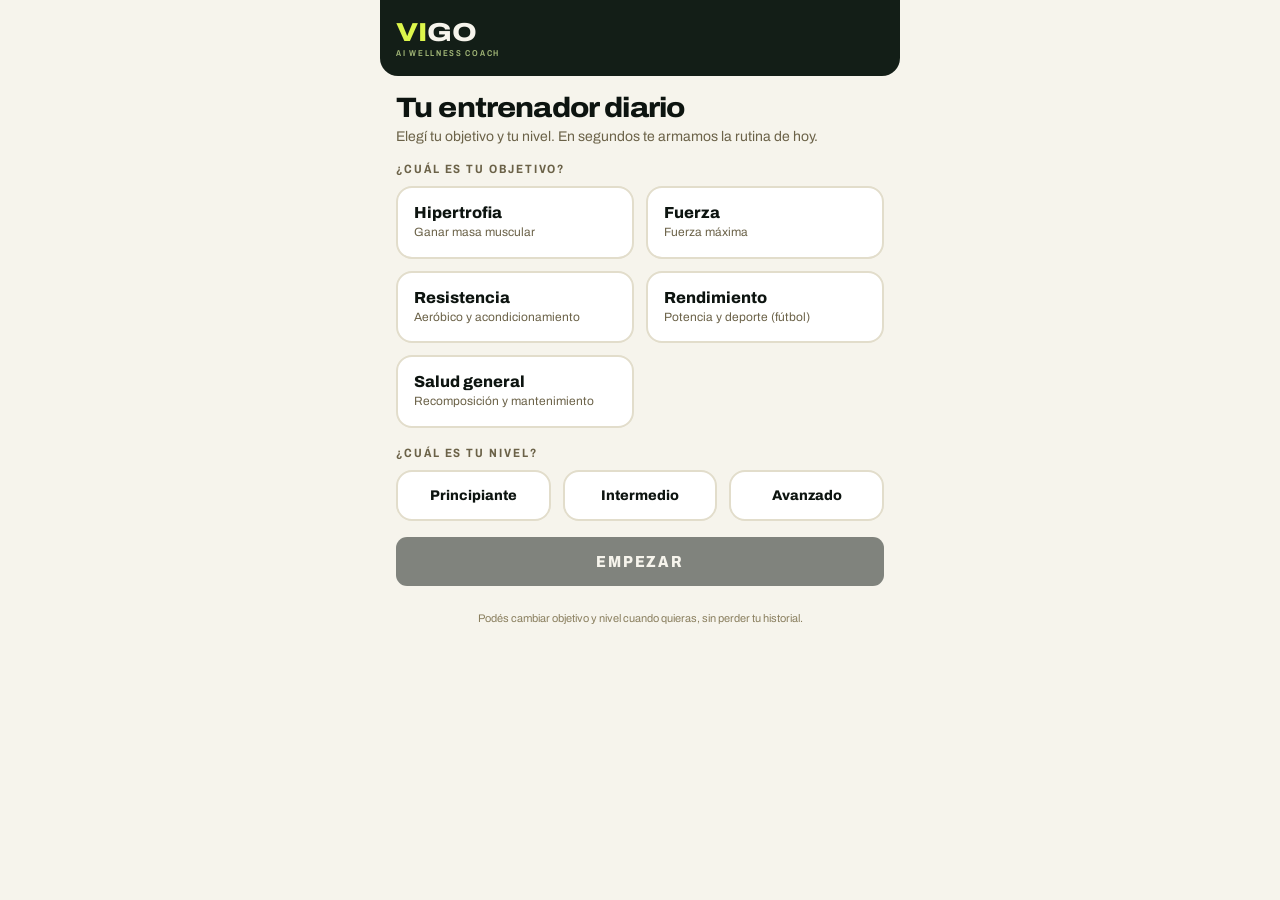
==== commit d9171a47: "Add files via upload" ====
--- a/index.html
+++ b/index.html
@@ -3,12 +3,12 @@
 <head>
 <meta charset="UTF-8">
 <meta name="viewport" content="width=device-width, initial-scale=1.0, maximum-scale=1.0, user-scalable=no">
-<meta name="theme-color" content="#c6f24e">
+<meta name="theme-color" content="#131E17">
 <meta name="mobile-web-app-capable" content="yes">
 <meta name="apple-mobile-web-app-capable" content="yes">
 <meta name="apple-mobile-web-app-status-bar-style" content="black-translucent">
-<meta name="apple-mobile-web-app-title" content="Gym AI">
-<title>Gym AI</title>
+<meta name="apple-mobile-web-app-title" content="Vigo">
+<title>Vigo · AI Wellness Coach</title>
 <style>
   :root{
     --lime:#c6f24e; --lime-d:#b0e02f; --ink:#2e2e2e; --ink2:#555; --bg:#ededed;
@@ -156,6 +156,7 @@
   .matchip{display:inline-block;background:var(--ink);color:#fff;font-size:11px;font-weight:800;
     padding:4px 10px;border-radius:20px;text-transform:uppercase;letter-spacing:.03em;}
 </style>
+<link rel="stylesheet" href="vigo.css">
 </head>
 <body>
 <div id="app" class="app"></div>
@@ -180,7 +181,7 @@
 })();
 
 /* ---------- CONFIG ---------- */
-const APP_VERSION='v15 · 2026-09-02';
+const APP_VERSION='v16 · 2026-09-02 · marca Vigo V0.2';
 const OBJETIVOS = [
   {id:'hipertrofia', t:'Hipertrofia', d:'Ganar masa muscular'},
   {id:'fuerza',      t:'Fuerza',      d:'Fuerza máxima'},
@@ -1271,7 +1272,7 @@
 function screenOnboarding(){
   _tmpObj=_tmpObj||null;_tmpNivel=_tmpNivel||null;
   app.innerHTML=`
-    <div class="topbar"><div class="logo"><span>GYM</span> AI</div></div>
+    <div class="topbar"><div class="logo"><i>VI</i>GO<span class="claim">AI Wellness Coach</span></div></div>
     <h2 style="font-size:28px;font-weight:900;letter-spacing:-.03em;">Tu entrenador diario</h2>
     <p class="muted" style="margin:6px 0 4px;font-size:14px;">Elegí tu objetivo y tu nivel. En segundos te armamos la rutina de hoy.</p>
     <div class="label">¿Cuál es tu objetivo?</div>
@@ -1302,7 +1303,7 @@
 function screenHome(){
   const p=S.profile;
   app.innerHTML=`
-    <div class="topbar"><div class="logo"><span>GYM</span> AI</div>
+    <div class="topbar"><div class="logo"><i>VI</i>GO<span class="claim">AI Wellness Coach</span></div>
       <div class="pill grey" id="perfilBtn" style="cursor:pointer">${objName(p.objetivo)} · ${nivName(p.nivel)}</div></div>
     <div class="card">
       <div class="streak"><div class="num">${streakThisWeek()}</div>
@@ -1356,7 +1357,7 @@
     ${isWarm||!b.descanso?'':`<div class="restline">🕑 Descanso entre series: <b>${esc(b.descanso)}</b></div>`}
     <div class="movs">${movsHTML(b,idx)}</div>
     ${isWarm?'':dots(b.inten)}
-    ${isWarm||!b.equipMix?'':`<div style="margin-top:8px">${b.equipMix.map(e=>`<span class="matchip" style="background:#eee;color:#444;margin-right:6px">${EQ_ES[e]}</span>`).join('')}</div>`}
+    ${isWarm||!b.equipMix?'':`<div style="margin-top:8px">${b.equipMix.map(e=>`<span class="eqchip">${EQ_ES[e]}</span>`).join('')}</div>`}
     ${isWarm?'':`<div class="blkfoot"><span class="region">${regLabel(b.region)}</span>
       <button class="btn ghost sm" onclick="openEdit(${idx})">Cambiar bloque</button></div>`}
   </div>`;
@@ -1604,7 +1605,7 @@
   app.innerHTML=`
     <div class="totwrap">
       <div class="lab">Tiempo total de la rutina</div>
-      <div class="clock" style="color:${totalRem<=0?'var(--red)':'#fff'}">${mmss(totalRem)}</div>
+      <div class="clock" style="color:${totalRem<=0?'var(--vg-blaze)':'var(--vg-sand-50)'}">${mmss(totalRem)}</div>
       <div class="totbar"><i style="width:${Math.min(100,pct)}%"></i></div>
     </div>
     <div class="steps">${stepsHTML}</div>
@@ -1762,9 +1763,9 @@
 /* ---------- PWA (instalable / agregar a inicio) ---------- */
 (function(){
   try{
-    const icon='data:image/svg+xml,'+encodeURIComponent('<svg xmlns="http://www.w3.org/2000/svg" width="512" height="512"><rect width="512" height="512" rx="96" fill="#2e2e2e"/><rect x="56" y="196" width="400" height="120" rx="24" fill="#c6f24e"/><text x="256" y="286" font-size="96" font-family="Arial" font-weight="900" text-anchor="middle" fill="#2e2e2e">GYM</text><text x="256" y="410" font-size="64" font-family="Arial" font-weight="900" text-anchor="middle" fill="#c6f24e">AI</text></svg>');
-    const man={name:'Gym AI',short_name:'Gym AI',start_url:'.',scope:'.',display:'standalone',orientation:'portrait',
-      background_color:'#ededed',theme_color:'#c6f24e',icons:[{src:icon,sizes:'192x192',type:'image/svg+xml',purpose:'any'},{src:icon,sizes:'512x512',type:'image/svg+xml',purpose:'any'}]};
+    const icon='vigo-icon-512.png', icon192='vigo-icon-192.png', iconMask='vigo-icon-maskable.svg';
+    const man={name:'Vigo · AI Wellness Coach',short_name:'Vigo',start_url:'.',scope:'.',display:'standalone',orientation:'portrait',
+      background_color:'#F6F4EC',theme_color:'#131E17',icons:[{src:icon192,sizes:'192x192',type:'image/png',purpose:'any'},{src:icon,sizes:'512x512',type:'image/png',purpose:'any'},{src:iconMask,sizes:'512x512',type:'image/svg+xml',purpose:'maskable'}]};
     const url=URL.createObjectURL(new Blob([JSON.stringify(man)],{type:'application/manifest+json'}));
     const l=document.createElement('link');l.rel='manifest';l.href=url;document.head.appendChild(l);
     const al=document.createElement('link');al.rel='apple-touch-icon';al.href=icon;document.head.appendChild(al);
--- a/vigo.css
+++ b/vigo.css
@@ -0,0 +1,316 @@
+/* ============================================================================
+   VIGO · CAPA DE MARCA  ·  vigo.css  ·  v1.0  ·  2026-09-02
+   ----------------------------------------------------------------------------
+   Se carga DESPUÉS del <style> inline de index.html. No reemplaza nada:
+   redefine los tokens legacy y sobrescribe las reglas donde el alias no alcanza.
+   Para revertir toda la migración visual: borrar la línea <link> de index.html.
+
+   Manual de marca V0.2 · claude/Vigo_002_Manual_Marca_V0.md
+   ========================================================================== */
+
+/* ---------------------------------------------------------------- 1 · FUENTE
+   Archivo Variable · ejes wght 100–900 + wdth 62–125.
+   Self-hosted para que funcione offline (el service worker la cachea).
+   La marca usa wght 400–800 y wdth 82–125; el resto del rango no se toca.     */
+
+@font-face{
+  font-family:'Archivo Variable';
+  font-style:normal;
+  font-display:swap;
+  font-weight:100 900;
+  font-stretch:62% 125%;
+  src:url(fonts/archivo-latin-standard-normal.woff2) format('woff2-variations');
+  unicode-range:U+0000-00FF,U+0131,U+0152-0153,U+02BB-02BC,U+02C6,U+02DA,U+02DC,U+0304,U+0308,U+0329,U+2000-206F,U+20AC,U+2122,U+2191,U+2193,U+2212,U+2215,U+FEFF,U+FFFD;
+}
+@font-face{
+  font-family:'Archivo Variable';
+  font-style:normal;
+  font-display:swap;
+  font-weight:100 900;
+  font-stretch:62% 125%;
+  src:url(fonts/archivo-latin-ext-standard-normal.woff2) format('woff2-variations');
+  unicode-range:U+0100-02BA,U+02BD-02C5,U+02C7-02CC,U+02CE-02D7,U+02DD-02FF,U+0304,U+0308,U+0329,U+1D00-1DBF,U+1E00-1E9F,U+1EF2-1EFF,U+2020,U+20A0-20AB,U+20AD-20C0,U+2113,U+2C60-2C7F,U+A720-A7FF;
+}
+
+/* ---------------------------------------------------------------- 2 · TOKENS */
+:root{
+  /* FIELD · verdes profundos */
+  --vg-field-900:#0D1410;
+  --vg-field-800:#131E17;
+  --vg-field-700:#1B2A1F;
+  --vg-field-600:#26382A;
+
+  /* OLIVE · verdes de marca · 700 es el relleno de toda acción */
+  --vg-olive-700:#34452B;
+  --vg-olive-600:#3F5133;
+  --vg-olive-500:#55693F;
+  --vg-olive-400:#6E8450;
+
+  /* MOSS · secundarios sobre oscuro */
+  --vg-moss-300:#A3B878;
+  --vg-moss-200:#C3D49A;
+
+  /* SAND & KHAKI · superficies claras */
+  --vg-sand-50:#F6F4EC;
+  --vg-sand-100:#EFECDF;
+  --vg-sand-200:#E2DDCB;
+  --vg-sand-300:#CFC8AF;
+  --vg-khaki-700:#6B6248;
+  --vg-khaki-600:#8A7F5F;
+
+  /* SIGNAL · la tinta de acción. NUNCA como relleno ni como texto sobre claro. */
+  --vg-signal:#DDF64B;
+  --vg-signal-lime:#CDE85C;   /* archivado */
+  --vg-signal-bone:#E9E3B4;   /* archivado */
+
+  /* BLAZE · atención y seguridad (naranja de caza) */
+  --vg-blaze:#FF6A1F;
+  --vg-blaze-deep:#AE4816;    /* única versión legible como texto sobre claro */
+  --vg-blaze-tint:#FFF1E6;
+
+  /* FLARE · destructivo e irreversible */
+  --vg-flare-soft:#E8735A;
+
+  /* superficies auxiliares */
+  --vg-rest-tint:#EDF2DE;     /* descanso */
+  --vg-prep-tint:#F7EFE2;     /* preparate */
+  --vg-ink-soft:#33422E;      /* texto de lectura largo (9.73:1 sobre sand-50) */
+  --vg-scrim:rgba(13,20,16,.55);
+
+  /* tipografía */
+  --vg-font:'Archivo Variable','Archivo','Helvetica Neue',Arial,sans-serif;
+
+  /* ------------------------------------------------------------------------
+     ALIAS LEGACY · reasignación de las 12 variables de index.html v15.
+     Ojo: --lime deja de ser un color de neón y pasa a ser el RELLENO oliva.
+     Todo lo que usaba --lime como brillo sobre oscuro está corregido abajo.
+     ---------------------------------------------------------------------- */
+  --lime:var(--vg-olive-700);
+  --lime-d:var(--vg-olive-600);
+  --ink:var(--vg-field-900);
+  --ink2:var(--vg-khaki-700);
+  --bg:var(--vg-sand-50);
+  --card:#ffffff;
+  --line:var(--vg-sand-200);
+  --muted:var(--vg-khaki-700);
+  --i1:#A3B878;
+  --i2:#6E8450;
+  --i3:#55693F;
+  --i4:#34452B;
+  --red:var(--vg-flare-soft);
+  --shadow:none;              /* la jerarquía la dan el borde y el fondo */
+}
+
+/* -------------------------------------------------------------- 3 · BASE */
+html,body{
+  font-family:var(--vg-font);
+  font-variation-settings:'wdth' 100;
+  background:var(--vg-sand-50);
+  color:var(--vg-field-900);
+}
+h1,h2,h3{font-variation-settings:'wdth' 110,'wght' 800;letter-spacing:-.02em;}
+.card,.blk,.phase,.selcard,.progcard,.alt,.sheet,.mediaB{box-shadow:none;}
+.card,.blk{border:1px solid var(--vg-sand-200);}
+
+/* cifras alineadas en todo lo que sea tiempo o cantidad */
+.clock,.pclock,.streak .num,.blk .time b,.pgreps,.wt{font-variant-numeric:tabular-nums;}
+
+/* la marca corta en 800; el 900 del CSS original se normaliza */
+.logo,.btn,.pill,.blk h3,.clock,.pclock,.pname,.streak .num,.matchip,.tag-blk{font-weight:800;}
+
+/* -------------------------------------------------- 4 · HEADER FIELD (banda)
+   Sin tocar el HTML: los márgenes negativos igualan el padding de .app
+   (18px 16px), así la banda sangra a los bordes de la app.                   */
+.topbar{
+  background:var(--vg-field-800);
+  color:var(--vg-sand-50);
+  margin:-18px -16px 16px;
+  padding:16px;
+  padding-top:max(16px, env(safe-area-inset-top));
+  border-radius:0 0 18px 18px;
+  min-height:76px;
+}
+.topbar .logo{color:var(--vg-sand-50);}
+.topbar .btn.ghost{
+  background:rgba(246,244,236,.12);
+  color:var(--vg-sand-50);
+  border-color:transparent;
+}
+.topbar .pill{background:var(--vg-olive-700);color:var(--vg-signal);}
+.topbar .pill.grey{background:var(--vg-field-600);color:var(--vg-moss-200);}
+
+/* wordmark · la tinta toma SOLO las dos primeras letras (VI → girado, IA) */
+.logo{font-variation-settings:'wdth' 118,'wght' 800;letter-spacing:.005em;}
+.logo i{font-style:normal;color:var(--vg-signal);}
+.logo span{background:none;padding:0;border-radius:0;color:var(--vg-signal);}
+.logo .claim{
+  display:block;font-size:8.5px;letter-spacing:.2em;text-transform:uppercase;
+  color:var(--vg-moss-300);font-variation-settings:'wdth' 82,'wght' 600;
+  margin-top:3px;
+}
+
+/* --------------------------------------------------------- 5 · ACCIÓN
+   Regla de escalas: el relleno oliva existe en 32 px (ícono) y en ancho
+   completo. Nada en el medio.                                              */
+.btn{
+  background:var(--vg-olive-700);
+  color:var(--vg-signal);
+  font-variation-settings:'wdth' 86,'wght' 800;
+  letter-spacing:.12em;
+  border-radius:11px;
+}
+.btn:active{background:var(--vg-olive-600);}
+.btn.dark{background:var(--vg-field-900);color:var(--vg-sand-50);}
+.btn.ghost{
+  background:transparent;color:var(--vg-field-900);
+  border:1.5px solid var(--vg-sand-300);
+  font-variation-settings:'wdth' 86,'wght' 700;
+}
+.btn.red{background:var(--vg-flare-soft);color:var(--vg-field-900);}
+.btn.off{opacity:.45;}
+
+/* sustituir ejercicio · misma familia, escala de ícono */
+.subx{
+  background:var(--vg-olive-700);
+  color:var(--vg-signal);
+  border-radius:9px;
+  width:32px;height:32px;font-size:14px;font-weight:700;
+}
+/* ficha del ejercicio · contorno, nunca relleno. Acid sobre claro = 1.10:1 */
+.mvi{color:var(--vg-olive-600);font-weight:700;}
+
+/* chips seleccionables */
+.pill{background:var(--vg-olive-700);color:var(--vg-signal);font-variation-settings:'wdth' 82,'wght' 800;}
+.pill.grey{background:var(--vg-sand-100);color:var(--vg-khaki-700);}
+.gbtn{background:var(--vg-sand-100);border:1px solid var(--vg-sand-200);color:var(--vg-field-900);}
+.genf .gbtn.on{background:var(--vg-olive-700);border-color:var(--vg-olive-700);color:var(--vg-signal);}
+.selcard{background:#fff;border:2px solid var(--vg-sand-200);}
+.selcard.on{border-color:var(--vg-olive-700);background:var(--vg-olive-700);}
+.selcard.on .t{color:var(--vg-signal);}
+.selcard.on .d{color:var(--vg-moss-200);}
+.subbtn{background:var(--vg-sand-100);border:1px solid var(--vg-sand-200);color:var(--vg-field-900);}
+.subbtn.alt{background:var(--vg-olive-700);color:var(--vg-signal);border-color:var(--vg-olive-700);}
+.segbtn{color:var(--vg-khaki-700);}
+.segbtn.on{background:var(--vg-olive-700);color:var(--vg-signal);}
+.seg{border-color:var(--vg-sand-200);}
+.pgbtn{border:2px solid var(--vg-sand-200);background:var(--vg-sand-50);color:var(--vg-field-900);}
+.pgbtn.si{background:var(--vg-olive-700);border-color:var(--vg-olive-700);color:var(--vg-signal);}
+.pgbtn.no{background:var(--vg-sand-200);border-color:var(--vg-sand-300);color:var(--vg-khaki-700);}
+
+/* ------------------------------------------------------- 6 · BLOQUES Y LISTAS */
+.blk .tag{background:var(--vg-field-900);color:var(--vg-sand-50);font-variation-settings:'wdth' 82,'wght' 800;letter-spacing:.15em;}
+.blk.warm .tag{background:var(--vg-olive-500);}   /* warm-up NO es una alerta */
+.blk h3{font-variation-settings:'wdth' 108,'wght' 800;}
+.blk .sub{background:var(--vg-sand-100);color:var(--vg-khaki-700);font-variation-settings:'wdth' 82,'wght' 700;letter-spacing:.11em;}
+.blk .time{background:var(--vg-sand-100);box-shadow:none;color:var(--vg-field-900);}
+.movs{color:var(--vg-ink-soft);}
+.movs .mv b{color:var(--vg-olive-700);}
+.movs .mv:active{background:var(--vg-sand-100);}
+.mven{color:var(--vg-khaki-600);}
+.label,.genlabel,.region{color:var(--vg-khaki-700);font-variation-settings:'wdth' 84,'wght' 700;letter-spacing:.16em;}
+.restline{color:var(--vg-khaki-700);}
+.restline b{color:var(--vg-olive-700);}
+.dot{background:var(--vg-sand-300);}
+.step{background:var(--vg-sand-200);}
+.step.done{background:var(--vg-olive-400);}
+.step.now{background:var(--vg-olive-700);}   /* sobre fondo claro: oliva, no acid */
+.eqchip{
+  display:inline-block;background:var(--vg-sand-100);color:var(--vg-khaki-700);
+  font-size:11px;padding:4px 10px;border-radius:20px;margin-right:6px;
+  text-transform:uppercase;letter-spacing:.11em;
+  font-variation-settings:'wdth' 82,'wght' 700;
+}
+.matchip{background:var(--vg-field-700);color:var(--vg-sand-50);font-variation-settings:'wdth' 82,'wght' 800;letter-spacing:.11em;}
+.pgreps{background:var(--vg-sand-100);color:var(--vg-khaki-700);}
+.wt{border:1px solid var(--vg-sand-300);background:#fff;color:var(--vg-field-900);}
+.wt:focus{border-color:var(--vg-olive-500);outline:2px solid var(--vg-olive-500);outline-offset:1px;}
+a.link{color:var(--vg-olive-600);}
+.cue{color:var(--vg-ink-soft);}
+.pgname{color:var(--vg-field-900);}
+.pghead{color:var(--vg-field-900);}
+.pgsub{color:var(--vg-khaki-700);}
+.pgok{color:var(--vg-olive-600);} .pgok b{color:var(--vg-olive-700);}
+.pgmut{color:var(--vg-khaki-700);}
+.pgres{color:var(--vg-ink-soft);}
+.progcard{border-color:var(--vg-sand-200);}
+.progcard.done{background:var(--vg-rest-tint);border-color:#DCE6C4;}
+.hist{border-bottom-color:var(--vg-sand-200);}
+.progrow{border-top-color:var(--vg-sand-200);}
+.alt{border-color:var(--vg-sand-200);}
+.alt:active{background:var(--vg-sand-100);}
+.mediaB{background:var(--vg-sand-100);border:1.5px dashed var(--vg-sand-300);color:var(--vg-khaki-700);}
+.footnote,.navwarn{color:var(--vg-khaki-600);}
+
+/* ------------------------------------------------------------- 7 · EJECUCIÓN
+   El panel de tiempo es la SEGUNDA (y última) superficie oscura del cuerpo.  */
+.totwrap{background:var(--vg-field-900);color:var(--vg-sand-50);}
+.totwrap .lab{color:var(--vg-moss-300);opacity:1;letter-spacing:.16em;font-variation-settings:'wdth' 84,'wght' 700;}
+.totwrap .clock{color:var(--vg-sand-50);font-variation-settings:'wdth' 112,'wght' 800;letter-spacing:-.01em;}
+.totbar{background:rgba(246,244,236,.16);}
+.totbar>i{background:var(--vg-signal);}   /* sobre oscuro sí va la tinta */
+.phase{background:#fff;border:1px solid var(--vg-sand-200);}
+.phase .ptype{color:var(--vg-khaki-700);letter-spacing:.16em;font-variation-settings:'wdth' 84,'wght' 700;}
+.phase .pclock{color:var(--vg-field-900);font-variation-settings:'wdth' 112,'wght' 800;}
+.phase .pname{font-variation-settings:'wdth' 108,'wght' 800;}
+.phase.rest{background:var(--vg-rest-tint);border-color:#DCE6C4;}
+.phase.rest .pclock,.phase.rest .ptype{color:var(--vg-olive-700);}
+.phase.prep{background:var(--vg-prep-tint);border-color:#E9DCC4;}
+.phase.prep .ptype{color:var(--vg-khaki-700);}
+.toast{background:var(--vg-field-900);color:var(--vg-sand-50);box-shadow:0 8px 24px rgba(13,20,16,.35);}
+
+/* ------------------------------------------------- 8 · SEÑALES (4 niveles)
+   La intensidad la da el par color + superficie, no el color solo.
+   01 informativo · 02 atención · 03 crítico · 04 destructivo               */
+.banner{                       /* nivel 01 · informativo (nudge del agente) */
+  background:var(--vg-sand-100);
+  border:1px solid var(--vg-sand-200);
+  border-left:3px solid var(--vg-olive-500);
+  color:var(--vg-khaki-700);
+  border-radius:14px;
+}
+.banner b{color:var(--vg-olive-700);}
+.banner.warn{               /* nivel 02 · atención — no bloquea */
+  background:var(--vg-blaze-tint);
+  border-color:#F6D9C4;
+  border-left-color:var(--vg-blaze);
+  color:var(--vg-blaze-deep);
+}
+.banner.warn b{color:var(--vg-blaze-deep);}
+.banner.crit{               /* nivel 03 · crítico — seguridad */
+  background:var(--vg-field-900);
+  border-color:rgba(255,106,31,.28);
+  border-left-color:var(--vg-blaze);
+  color:var(--vg-sand-50);
+}
+.banner.crit b{color:var(--vg-blaze);}
+.banner.dest{               /* nivel 04 · destructivo */
+  background:var(--vg-flare-soft);
+  border-color:var(--vg-flare-soft);
+  border-left-color:var(--vg-field-900);
+  color:var(--vg-field-900);
+}
+.banner.dest b{color:var(--vg-field-900);}
+.btn.blaze{background:var(--vg-blaze);color:var(--vg-field-900);}
+
+/* ------------------------------------------------------------- 9 · OVERLAY */
+.overlay{background:var(--vg-scrim);}
+.sheet{background:#fff;border-radius:22px 22px 0 0;}
+.sublabel{font-variation-settings:'wdth' 84,'wght' 700;letter-spacing:.14em;text-transform:uppercase;font-size:11px;color:var(--vg-khaki-700);}
+
+/* ------------------------------------------------------- 10 · ACCESIBILIDAD */
+button:focus-visible,input:focus-visible,a:focus-visible,.mv:focus-visible{
+  outline:2px solid var(--vg-olive-500);
+  outline-offset:2px;
+}
+@media (prefers-reduced-motion:reduce){
+  *{animation:none!important;transition:none!important;}
+}
+
+/* -------------------------------------------------- 11 · MODO NOCHE (parcial)
+   Se invierte: Field de fondo, tarjetas Field 800, texto Sand.
+   El botón primario invierte a relleno Signal con texto Field.
+   Blaze y Flare Soft no cambian. Pendiente de completar (deuda conocida).   */
+@media (prefers-color-scheme:dark){
+  .wt{background:var(--vg-field-700);color:var(--vg-sand-50);border-color:var(--vg-field-600);}
+  .seg{border-color:var(--vg-field-600);}
+}
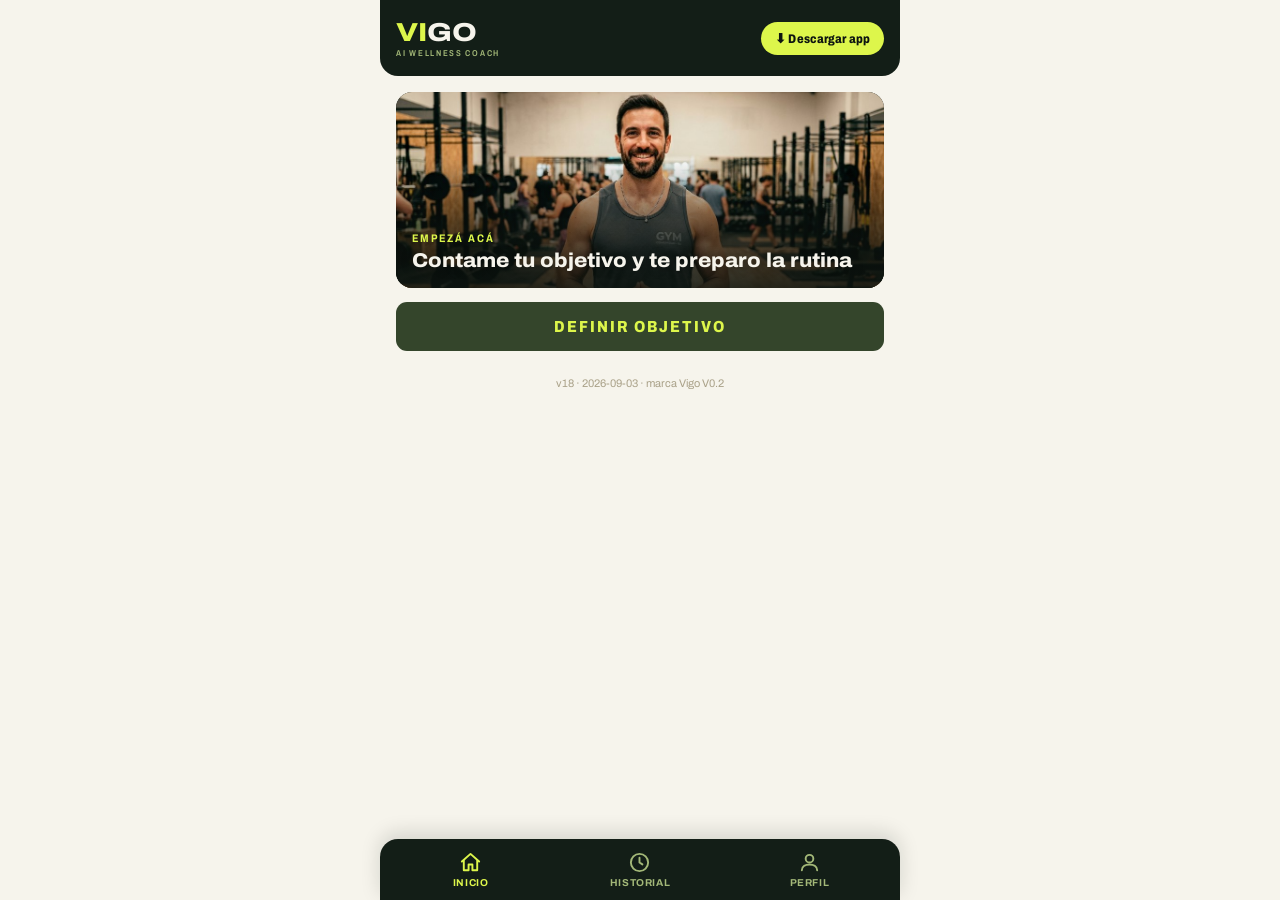
==== commit 40746561: "Add files via upload" ====
--- a/index.html
+++ b/index.html
@@ -181,7 +181,7 @@
 })();
 
 /* ---------- CONFIG ---------- */
-const APP_VERSION='v16 · 2026-09-02 · marca Vigo V0.2';
+const APP_VERSION='v18 · 2026-09-03 · marca Vigo V0.2';
 const OBJETIVOS = [
   {id:'hipertrofia', t:'Hipertrofia', d:'Ganar masa muscular'},
   {id:'fuerza',      t:'Fuerza',      d:'Fuerza máxima'},
@@ -616,6 +616,19 @@
   if(obj==='resistencia')return '≤30 s';
   return '60–90 s';
 }
+// Línea de ritmo/descanso SEGÚN EL FORMATO del bloque. En AMRAP/EMOM el descanso está
+// integrado al formato (son continuos), así que mostrar "2–3 min entre series" es incoherente:
+// ROUNDS → descanso entre vueltas; AMRAP → ritmo continuo; EMOM → al minuto.
+function pacingText(b){
+  if(b.formato==='AMRAP') return {lbl:'Ritmo', val:'continuo · el menor descanso que aguante la técnica'};
+  if(b.formato==='EMOM')  return {lbl:'Cada minuto', val:'arrancás una serie al minuto y descansás lo que sobre'};
+  return {lbl:'Descanso entre vueltas', val:b.descanso};
+}
+function pacingShort(b){
+  if(b.formato==='AMRAP') return 'ritmo continuo';
+  if(b.formato==='EMOM')  return 'al minuto';
+  return 'descanso '+b.descanso;
+}
 function composeBlock(obj,nivel,spec,used,rng){
   const esLargo=!!spec.esLargo;
   const nMov = spec.core ? (esLargo?4:3) : nMovBlock(obj,esLargo);
@@ -1263,8 +1276,7 @@
 /* ---------- ROUTER ---------- */
 function render(){
   modalEl.innerHTML='';
-  if(!S.profile){ return screenOnboarding(); }
-  screenHome();
+  screenHome();   // el Home maneja el estado vacío (sin objetivo) con su propio banner + CTA
 }
 
 /* ---------- ONBOARDING ---------- */
@@ -1300,34 +1312,81 @@
 function objName(id){return (OBJETIVOS.find(o=>o.id===id)||{}).t||id;}
 function nivName(id){return (NIVELES.find(o=>o.id===id)||{}).t||id;}
 function streakThisWeek(){const h=S.profile.historial;return h.length;}
+/* ---- PWA: instalar desde un botón (funnel web, sin pasar por app store) ---- */
+let _deferredPrompt=null;
+function isStandalone(){ try{ return matchMedia('(display-mode: standalone)').matches || navigator.standalone===true; }catch(e){ return false; } }
+function isIOS(){ return /iphone|ipad|ipod/i.test(navigator.userAgent||''); }
+function installBtnHTML(){ return isStandalone()?'':`<button class="install" onclick="doInstall()">⬇ Descargar app</button>`; }
+window.doInstall=async function(){
+  if(_deferredPrompt){ _deferredPrompt.prompt(); try{ await _deferredPrompt.userChoice; }catch(e){} _deferredPrompt=null; if(S.profile!==undefined) screenHome(); }
+  else { openInstallHelp(); }
+};
+window.openInstallHelp=function(){
+  const pasos = isIOS()
+    ? `<li>Tocá el botón <b>Compartir</b> (el cuadrito con la flecha ↑) abajo en Safari.</li><li>Elegí <b>“Agregar a inicio”</b>.</li><li>Confirmá <b>Agregar</b>. Listo: Vigo queda como app.</li>`
+    : `<li>Abrí el menú <b>⋮</b> del navegador (arriba a la derecha).</li><li>Elegí <b>“Instalar app”</b> o <b>“Agregar a pantalla de inicio”</b>.</li><li>Confirmá. Listo: Vigo queda como app.</li>`;
+  modalEl.innerHTML=`<div class="overlay" onclick="if(event.target===this)this.remove()"><div class="sheet" style="padding:18px 18px 26px">
+    <div class="sublabel">Instalar Vigo</div>
+    <div style="font-weight:900;font-size:18px;margin:4px 0 10px">Agregala a tu teléfono</div>
+    <ol style="margin:0 0 4px 18px;padding:0;font-size:14px;line-height:1.7;color:var(--vg-ink-soft)">${pasos}</ol>
+    <button class="btn" style="margin-top:14px" onclick="modalEl.querySelector('.overlay').remove()">Entendido</button>
+  </div></div>`;
+};
+window.addEventListener('beforeinstallprompt',e=>{ e.preventDefault(); _deferredPrompt=e; if(S.profile!==undefined && !EX){ try{ if(document.querySelector('.botnav')) screenHome(); }catch(_){} } });
+window.addEventListener('appinstalled',()=>{ _deferredPrompt=null; });
+
+/* ---- Header y barra de navegación inferior (patrón recomendado por NN/g para ≤4 destinos) ---- */
+function mainHeader(){ return `<div class="topbar"><div class="logo"><i>VI</i>GO<span class="claim">AI Wellness Coach</span></div>${installBtnHTML()}</div>`; }
+function bottomNav(active){
+  const H='<svg viewBox="0 0 24 24"><path d="M3 11l9-8 9 8"/><path d="M5 10v10h5v-6h4v6h5V10"/></svg>';
+  const C='<svg viewBox="0 0 24 24"><circle cx="12" cy="12" r="9"/><path d="M12 7v5l3 2"/></svg>';
+  const U='<svg viewBox="0 0 24 24"><circle cx="12" cy="8" r="4"/><path d="M4 20c0-4 4-6 8-6s8 2 8 6"/></svg>';
+  const it=(k,l,svg,fn)=>`<a class="${active===k?'on':''}" onclick="${fn}">${svg}<span>${l}</span></a>`;
+  return `<nav class="botnav">${it('home','Inicio',H,'screenHome()')}${it('hist','Historial',C,'screenHistory()')}${it('perf','Perfil',U,'screenPerfil()')}</nav>`;
+}
+function motivMsg(){
+  const h=(S.profile&&S.profile.historial)||[]; if(!h.length) return '¡Arranquemos! Tu primer entreno te espera.';
+  const now=Date.now(); const wk=h.filter(s=>(s.ts||0)>now-7*864e5).length;
+  if(wk>=4) return '🔥 '+wk+' entrenos esta semana. Estás imparable.';
+  if(wk>=2) return '💪 '+wk+' esta semana. Vas muy bien, seguí así.';
+  if(wk===1) return '👊 1 esta semana. Sumá uno más y agarrás ritmo.';
+  return '🎯 Hace unos días que no entrenás. Hoy es un buen día para volver.';
+}
+function heroHTML(kick,lead){
+  return `<div class="hero">
+    <img src="vigo-hero.jpg" alt="" onerror="this.remove();this.parentNode.classList.add('ph')">
+    <div class="scrim"></div>
+    <div class="heroTxt"><div class="heroKick">${esc(kick)}</div><div class="heroLead">${esc(lead)}</div></div>
+  </div>`;
+}
 function screenHome(){
-  const p=S.profile;
+  const p=S.profile, hasP=!!p, hasR=hasP && !!S.routine;
+  let kick,lead,ctaLabel,ctaFn;
+  if(!hasP){ kick='Empezá acá'; lead='Contame tu objetivo y te preparo la rutina'; ctaLabel='Definir objetivo'; ctaFn='screenPerfil()'; }
+  else if(!hasR){ kick='Hola de nuevo'; lead='¿Te genero la rutina para hoy?'; ctaLabel='Generar rutina de hoy'; ctaFn='genToday()'; }
+  else { kick='Todo listo'; lead='Todo listo para hoy: revisá la rutina y los tips'; ctaLabel='Ver rutina'; ctaFn='screenRoutine()'; }
+  const objChip = hasP?`<div class="objline"><span class="objchip" onclick="screenPerfil()">🎯 <b>${esc(objName(p.objetivo))}</b> · ${esc(nivName(p.nivel))}</span></div>`:'';
+  const filters = (hasP && !hasR)?`<div class="card" style="margin-top:10px">${genFiltersHTML()}</div>`:'';
+  const nudge = hasP?nudgeHTML():'';
+  const chart = (hasP && (p.historial||[]).length)?`<div class="motiv">${motivMsg()}</div>${activityChartHTML(HIST_MODE)}`:'';
   app.innerHTML=`
-    <div class="topbar"><div class="logo"><i>VI</i>GO<span class="claim">AI Wellness Coach</span></div>
-      <div class="pill grey" id="perfilBtn" style="cursor:pointer">${objName(p.objetivo)} · ${nivName(p.nivel)}</div></div>
-    <div class="card">
-      <div class="streak"><div class="num">${streakThisWeek()}</div>
-        <div><div style="font-weight:800">Entrenamientos</div><div class="muted" style="font-size:13px">registrados en total</div></div></div>
-    </div>
-    ${nudgeHTML()}
-    <div class="card">
-      <div style="font-weight:900;font-size:20px;margin-bottom:4px;text-align:center">Rutina de hoy</div>
-      <div class="muted" style="font-size:13px;margin-bottom:8px;text-align:center">4 bloques + entrada en calor · 50-60 min, alineada a <b>${objName(p.objetivo)}</b></div>
-      ${genFiltersHTML()}
-      <button id="gen" class="btn" style="margin-top:14px">Generar rutina de hoy</button>
-    </div>
-    <button id="histBtn" class="btn ghost">Ver historial (${p.historial.length})</button>
-    <div class="footnote">${Store.ok?'Tus datos se guardan en este dispositivo.':'⚠ Persistencia no disponible en este contexto: los datos se pierden al recargar. Abrí la app servida (ver notas).'}<br>
-      <span style="opacity:.7">${APP_VERSION}</span></div>
+    ${mainHeader()}
+    ${heroHTML(kick,lead)}
+    ${objChip}
+    <button class="btn" onclick="${ctaFn}">${ctaLabel}</button>
+    ${filters}
+    ${nudge}
+    ${chart}
+    <div class="footnote"><span style="opacity:.7">${APP_VERSION}</span></div>
+    ${bottomNav('home')}
   `;
   document.querySelectorAll('.genf .gbtn').forEach(b=>b.onclick=()=>{
     const set=b.dataset.t==='reg'?GENF.regions:GENF.impls, k=b.dataset.k;
     if(set.has(k))set.delete(k);else set.add(k); screenHome();
   });
-  $('#gen').onclick=()=>{S.routine=generarRutina(p.objetivo,p.nivel,p.historial,'');save();screenRoutine();};
-  $('#histBtn').onclick=screenHistory;
-  $('#perfilBtn').onclick=screenPerfil;
-}
+}
+window.screenHome=screenHome;
+window.genToday=function(){ const p=S.profile; S.routine=generarRutina(p.objetivo,p.nivel,p.historial,''); save(); screenRoutine(); };
 function genFiltersHTML(){
   const R=[['upper','Tren superior'],['core','Core'],['lower','Tren inferior']];
   const I=[['maquina','Máquina'],['mancuerna','Mancuerna'],['banda','Banda'],['barra','Barra'],['pesarusa','Pesa rusa'],['piso','Peso corporal']];
@@ -1354,7 +1413,7 @@
     <div class="time"><b>${b.dur}'</b></div>
     <h3>${esc(b.cat)}</h3>
     <div class="sub">${esc(fmtFormato(b))} · ${esc(b.variante)}</div>
-    ${isWarm||!b.descanso?'':`<div class="restline">🕑 Descanso entre series: <b>${esc(b.descanso)}</b></div>`}
+    ${isWarm?'':(pp=>`<div class="restline">🕑 ${esc(pp.lbl)}: <b>${esc(pp.val)}</b></div>`)(pacingText(b))}
     <div class="movs">${movsHTML(b,idx)}</div>
     ${isWarm?'':dots(b.inten)}
     ${isWarm||!b.equipMix?'':`<div style="margin-top:8px">${b.equipMix.map(e=>`<span class="eqchip">${EQ_ES[e]}</span>`).join('')}</div>`}
@@ -1584,7 +1643,7 @@
     inner=`<div class="phase">
       <div class="ptype">${ph.warm?'Entrada en calor':'Bloque '+(ph.idx+1)+' de 4'}</div>
       <div class="pname" style="margin-top:4px">${esc(b.cat)} · ${esc(b.variante)}</div>
-      <div class="muted" style="font-size:12px;margin-bottom:6px">${esc(fmtFormato(b))}${ph.warm||!b.descanso?'':' · descanso series '+esc(b.descanso)}</div>
+      <div class="muted" style="font-size:12px;margin-bottom:6px">${esc(fmtFormato(b))}${ph.warm?'':' · '+esc(pacingShort(b))}</div>
       <div class="pclock">${mmss(EX.phaseRem)}</div>
       <div class="movs" style="text-align:left;max-width:340px;margin:6px auto 0">${movsHTML(b)}</div>
       <div style="height:12px"></div>
@@ -1636,11 +1695,16 @@
   const cats=[...new Set([r.warmup.cat,...r.bloques.filter(b=>finIds.includes(b.id)).map(b=>b.cat)])];
   const regiones=[...new Set(r.bloques.filter(b=>finIds.includes(b.id)).map(b=>b.region))];
   if(regiones.length===0){ r.bloques.forEach(b=>regiones.push(b.region)); } // finalizó sin marcar bloques: registrar plan
+  // Detalle compacto (bloques + ejercicios) para poder verlo en el Historial de los últimos entrenos.
+  const det={ warm:{movs:(r.warmup.movs||[]).map(mm=>({es:movInfo(mm.n).es}))},
+    bloques:r.bloques.map(b=>({cat:b.cat,variante:b.variante,movs:(b.movs||[]).map(mm=>({r:mm.r,es:movInfo(mm.n).es}))})) };
   const sess={fecha:todayKey(),ts:Date.now(),objetivo:r.objetivo,nivel:r.nivel,
     blockIds:r.bloques.map(b=>b.id), bloquesFinalizados:finIds,
     cats:[...new Set(r.bloques.map(b=>b.cat))], regiones:[...new Set(r.bloques.map(b=>b.region))],
-    removed:r.removed||[], cierre, durMin:r.durEstim};
+    removed:r.removed||[], cierre, durMin:r.durEstim, det};
   S.profile.historial.push(sess);
+  // Mantener el detalle solo en los últimos 10 (optimizar almacenamiento).
+  try{ const H=S.profile.historial; H.forEach((s,i)=>{ if(i<H.length-10) delete s.det; }); }catch(e){}
   S.profile.contador[r.objetivo]=(S.profile.contador[r.objetivo]||0)+1;
   // Progresión pendiente del último bloque (no tiene descanso después): se ofrece en la pantalla de fin.
   let pend=null; try{ const done=(EX&&EX.progDone)||{}; const fin=[...new Set(EX?EX.finalizados:[])];
@@ -1717,43 +1781,71 @@
     <div class="muted" style="font-size:12px;text-align:center;margin-top:4px">Promedio <b>${prom}</b> ${mode==='week'?'por semana':'por mes'} · ${mode==='week'?'esta semana':'este mes'}: <b>${last}</b></div>
   </div>`;
 }
+function histRowHTML(s){
+  return `<div class="hist"><div><div style="font-weight:800">${esc(objName(s.objetivo))}</div>
+    <div class="muted" style="font-size:12px">${esc(s.fecha)} · ${esc((s.cats||[]).slice(0,3).join(', '))}</div></div>
+    <div style="text-align:right"><div style="font-weight:800">${s.durMin}'</div>
+    <div class="muted" style="font-size:11px">${s.cierre==='FinalizadoPorUsuario'?'finalizada':'completa'}</div></div></div>`;
+}
+function histDetailHTML(s){
+  if(!s.det||!s.det.bloques) return '';
+  const warm=s.det.warm&&s.det.warm.movs&&s.det.warm.movs.length
+    ? `<div class="muted" style="font-size:12px;margin:6px 0 2px">🔥 Entrada en calor: ${s.det.warm.movs.map(m=>esc(m.es)).join(' · ')}</div>`:'';
+  const blk=b=>`<div class="detblk"><div class="detblkh">${esc(b.cat)}${b.variante?` · <span class="muted" style="font-weight:600">${esc(b.variante)}</span>`:''}</div>
+    ${(b.movs||[]).map(m=>`<div class="detmv"><b>${esc(m.r)}</b> ${esc(m.es)}</div>`).join('')}</div>`;
+  return `<div class="histdet">${warm}${s.det.bloques.map(blk).join('')}</div>`;
+}
 function screenHistory(){
-  const h=[...S.profile.historial].reverse();
+  const hist=(S.profile&&S.profile.historial)||[];
+  const h=[...hist].reverse();
+  const list = h.length? `<div class="card" style="padding:6px 14px">${h.map((s,i)=>
+      (i<3 && s.det)
+        ? `<details class="histrow"><summary>${histRowHTML(s)}<span class="detcue">ver detalle ▾</span></summary>${histDetailHTML(s)}</details>`
+        : `<div class="histplain">${histRowHTML(s)}</div>`
+    ).join('')}</div>` : '';
   app.innerHTML=`
-    <div class="topbar"><div class="row" style="gap:8px"><button class="btn ghost sm" onclick="render()">‹</button>
-    <div style="font-weight:900;font-size:20px">Historial</div></div></div>
-    ${h.length?activityChartHTML(HIST_MODE):'<div class="card muted" style="text-align:center">Todavía no registraste entrenamientos.</div>'}
-    ${h.length?`<div class="card">${h.map(s=>`
-      <div class="hist"><div><div style="font-weight:800">${objName(s.objetivo)}</div>
-      <div class="muted" style="font-size:12px">${s.fecha} · ${s.cats.slice(0,3).join(', ')}</div></div>
-      <div style="text-align:right"><div style="font-weight:800">${s.durMin}'</div>
-      <div class="muted" style="font-size:11px">${s.cierre==='FinalizadoPorUsuario'?'finalizada':'completa'}</div></div></div>
-    `).join('')}</div>`:''}
+    ${mainHeader()}
+    <h2 style="font-size:24px;font-weight:900;letter-spacing:-.02em;margin:2px 2px 10px">Historial</h2>
+    ${h.length?`<div class="motiv">${motivMsg()}</div>${activityChartHTML(HIST_MODE)}`:'<div class="card muted" style="text-align:center">Todavía no registraste entrenamientos.</div>'}
+    ${list}
+    <div class="footnote"><span style="opacity:.7">${APP_VERSION}</span></div>
+    ${bottomNav('hist')}
   `;
 }
 window.screenHistory=screenHistory;
 
 /* ---------- PERFIL ---------- */
+let _pObj=null,_pNiv=null;   // borrador para crear perfil desde cero (empty state)
 function screenPerfil(){
-  const p=S.profile;
+  const creating=!S.profile;
+  if(!creating){ _pObj=S.profile.objetivo; _pNiv=S.profile.nivel; }
+  const selO=_pObj, selN=_pNiv;
+  const canSave = !creating || (selO && selN);
   app.innerHTML=`
-    <div class="topbar"><div class="row" style="gap:8px"><button class="btn ghost sm" onclick="render()">‹</button>
-    <div style="font-weight:900;font-size:20px">Perfil</div></div></div>
+    ${mainHeader()}
+    <h2 style="font-size:24px;font-weight:900;letter-spacing:-.02em;margin:2px 2px 2px">Perfil</h2>
+    <p class="muted" style="margin:2px 2px 10px;font-size:13px">${creating?'Elegí tu objetivo y tu nivel. En segundos te armo la rutina.':'Cambiar objetivo o nivel no borra tu historial; la próxima rutina lo tiene en cuenta.'}</p>
     <div class="label">Objetivo</div><div id="objs" class="grid2"></div>
     <div class="label">Nivel</div><div id="nivs" class="grid2" style="grid-template-columns:1fr 1fr 1fr"></div>
     <div style="height:16px"></div>
-    <button class="btn" onclick="render()">Guardar y volver</button>
-    <button class="btn ghost red" style="margin-top:10px;color:var(--red)" onclick="resetAll()">Borrar todos mis datos</button>
-    <div class="footnote">Cambiar objetivo o nivel no borra tu historial; la próxima rutina lo tiene en cuenta.</div>
+    <button class="btn ${canSave?'':'off'}" id="saveP">${creating?'Guardar y ver mi plan':'Guardar y volver'}</button>
+    ${creating?'':`<button class="btn red" style="margin-top:10px" onclick="resetAll()">Borrar todos mis datos</button>`}
+    <div class="footnote">Tus datos se guardan en este dispositivo.<br><span style="opacity:.7">${APP_VERSION}</span></div>
+    ${bottomNav('perf')}
   `;
   const oc=$('#objs');
-  OBJETIVOS.forEach(o=>{const d=document.createElement('div');d.className='selcard'+(p.objetivo===o.id?' on':'');
+  OBJETIVOS.forEach(o=>{const d=document.createElement('div');d.className='selcard'+(selO===o.id?' on':'');
     d.innerHTML=`<div class="t">${o.t}</div><div class="d">${o.d}</div>`;
-    d.onclick=()=>{p.objetivo=o.id;save();screenPerfil();};oc.appendChild(d);});
+    d.onclick=()=>{ if(creating){_pObj=o.id;} else {S.profile.objetivo=o.id;save();} screenPerfil(); };oc.appendChild(d);});
   const nc=$('#nivs');
-  NIVELES.forEach(n=>{const d=document.createElement('div');d.className='selcard'+(p.nivel===n.id?' on':'');
+  NIVELES.forEach(n=>{const d=document.createElement('div');d.className='selcard'+(selN===n.id?' on':'');
     d.style.textAlign='center';d.innerHTML=`<div class="t" style="font-size:14px">${n.t}</div>`;
-    d.onclick=()=>{p.nivel=n.id;save();screenPerfil();};nc.appendChild(d);});
+    d.onclick=()=>{ if(creating){_pNiv=n.id;} else {S.profile.nivel=n.id;save();} screenPerfil(); };nc.appendChild(d);});
+  $('#saveP').onclick=()=>{
+    if(creating){ if(!(_pObj&&_pNiv)){ toast('Elegí objetivo y nivel'); return; }
+      S.profile={objetivo:_pObj,nivel:_pNiv,historial:[],contador:{},weights:{},prog:{}}; save(); _pObj=_pNiv=null; toast('¡Listo! Tu plan está armado'); }
+    screenHome();
+  };
 }
 window.screenPerfil=screenPerfil;
 window.resetAll=()=>{if(confirm('¿Borrar objetivo, nivel e historial?')){S=defState();save();render();}};
@@ -1763,8 +1855,11 @@
 /* ---------- PWA (instalable / agregar a inicio) ---------- */
 (function(){
   try{
-    const icon='vigo-icon-512.png', icon192='vigo-icon-192.png', iconMask='vigo-icon-maskable.svg';
-    const man={name:'Vigo · AI Wellness Coach',short_name:'Vigo',start_url:'.',scope:'.',display:'standalone',orientation:'portrait',
+    // Rutas ABSOLUTAS: el manifest se sirve como blob:, y ahí las rutas relativas resolverían contra
+    // la raíz del dominio (no contra /gym-ai/) → 404. new URL(p, location.href) las ancla a la carpeta real.
+    const abs=p=>new URL(p, location.href).href;
+    const icon=abs('vigo-icon-512.png'), icon192=abs('vigo-icon-192.png'), iconMask=abs('vigo-icon-maskable.svg');
+    const man={name:'Vigo · AI Wellness Coach',short_name:'Vigo',start_url:abs('.'),scope:abs('.'),display:'standalone',orientation:'portrait',
       background_color:'#F6F4EC',theme_color:'#131E17',icons:[{src:icon192,sizes:'192x192',type:'image/png',purpose:'any'},{src:icon,sizes:'512x512',type:'image/png',purpose:'any'},{src:iconMask,sizes:'512x512',type:'image/svg+xml',purpose:'maskable'}]};
     const url=URL.createObjectURL(new Blob([JSON.stringify(man)],{type:'application/manifest+json'}));
     const l=document.createElement('link');l.rel='manifest';l.href=url;document.head.appendChild(l);
--- a/vigo.css
+++ b/vigo.css
@@ -121,14 +121,19 @@
 /* -------------------------------------------------- 4 · HEADER FIELD (banda)
    Sin tocar el HTML: los márgenes negativos igualan el padding de .app
    (18px 16px), así la banda sangra a los bordes de la app.                   */
+/* el contenedor no lleva padding arriba: la banda del header ocupa ese lugar y se fija */
+.app{padding-top:0;}
 .topbar{
   background:var(--vg-field-800);
   color:var(--vg-sand-50);
-  margin:-18px -16px 16px;
+  margin:0 -16px 16px;              /* solo bleed horizontal a los bordes */
   padding:16px;
   padding-top:max(16px, env(safe-area-inset-top));
   border-radius:0 0 18px 18px;
   min-height:76px;
+  position:sticky;   /* el header queda fijo arriba al hacer scroll, en todas las pantallas */
+  top:0;
+  z-index:40;        /* debajo del modal (50) y del toast (99) */
 }
 .topbar .logo{color:var(--vg-sand-50);}
 .topbar .btn.ghost{
@@ -314,3 +319,66 @@
   .wt{background:var(--vg-field-700);color:var(--vg-sand-50);border-color:var(--vg-field-600);}
   .seg{border-color:var(--vg-field-600);}
 }
+
+/* ============================================================ 12 · HOME v18
+   Banner con foto, botón instalar en el header, barra de navegación inferior,
+   chip de objetivo en el cuerpo, y detalle expandible del historial.        */
+
+/* botón "Descargar app" en el header */
+.topbar .install{
+  background:var(--vg-signal);color:var(--vg-field-900);border:none;
+  border-radius:999px;padding:9px 14px;font-size:12.5px;font-weight:800;
+  font-variation-settings:'wdth' 84,'wght' 800;letter-spacing:.01em;cursor:pointer;
+  white-space:nowrap;
+}
+.topbar .install:active{background:var(--vg-moss-200);}
+
+/* banner / hero */
+.hero{
+  position:relative;border-radius:16px;overflow:hidden;margin-bottom:14px;
+  background:var(--vg-field-900);min-height:196px;display:flex;align-items:flex-end;
+}
+.hero img{position:absolute;inset:0;width:100%;height:100%;object-fit:cover;object-position:50% 20%;}
+.hero .scrim{position:absolute;inset:0;background:linear-gradient(180deg,rgba(13,20,16,0) 34%,rgba(13,20,16,.55) 68%,rgba(13,20,16,.88) 100%);}
+.hero .heroTxt{position:relative;padding:16px 16px 15px;color:var(--vg-sand-50);width:100%;}
+.hero .heroKick{font-size:11px;letter-spacing:.18em;text-transform:uppercase;color:var(--vg-signal);
+  font-variation-settings:'wdth' 84,'wght' 700;margin-bottom:5px;}
+.hero .heroLead{font-size:20px;line-height:1.18;font-variation-settings:'wdth' 108,'wght' 800;text-shadow:0 1px 12px rgba(0,0,0,.35);}
+.hero.ph{background:linear-gradient(135deg,var(--vg-field-800),var(--vg-olive-700));min-height:150px;}
+
+/* chip de objetivo (bajado del header al cuerpo) */
+.objline{display:flex;align-items:center;margin:0 2px 12px;}
+.objchip{background:var(--vg-sand-100);color:var(--vg-khaki-700);border:1px solid var(--vg-sand-200);
+  border-radius:999px;padding:7px 13px;font-size:12.5px;font-weight:700;
+  font-variation-settings:'wdth' 84,'wght' 700;cursor:pointer;}
+.objchip b{color:var(--vg-field-900);font-weight:800;}
+
+/* mensaje motivacional sobre el gráfico */
+.motiv{font-size:13.5px;color:var(--vg-olive-600);font-weight:800;margin:2px 2px 8px;font-variation-settings:'wght' 800;}
+
+/* barra de navegación inferior */
+.botnav{
+  position:fixed;left:50%;transform:translateX(-50%);bottom:0;width:100%;max-width:520px;z-index:45;
+  background:var(--vg-field-800);display:flex;justify-content:space-around;
+  padding:9px 6px calc(9px + env(safe-area-inset-bottom));border-radius:18px 18px 0 0;
+  box-shadow:0 -6px 20px rgba(13,20,16,.14);
+}
+.botnav a{flex:1;display:flex;flex-direction:column;align-items:center;gap:3px;color:var(--vg-moss-300);
+  font-size:10px;font-weight:700;letter-spacing:.06em;text-transform:uppercase;cursor:pointer;padding:3px 0;}
+.botnav a.on{color:var(--vg-signal);}
+.botnav svg{width:23px;height:23px;fill:none;stroke:currentColor;stroke-width:2;stroke-linecap:round;stroke-linejoin:round;}
+
+/* detalle expandible del historial */
+.histrow{border-bottom:1px solid var(--vg-sand-200);}
+.histrow:last-child,.histplain:last-child{border-bottom:none;}
+.histplain{border-bottom:1px solid var(--vg-sand-200);}
+.histrow summary{list-style:none;cursor:pointer;display:flex;align-items:center;justify-content:space-between;gap:8px;}
+.histrow summary::-webkit-details-marker{display:none;}
+.histrow summary .hist{flex:1;border-bottom:none;}
+.detcue{font-size:11px;color:var(--vg-olive-600);font-weight:800;white-space:nowrap;}
+.histrow[open] .detcue{color:var(--vg-khaki-700);}
+.histdet{padding:2px 2px 12px;}
+.detblk{margin-top:10px;}
+.detblkh{font-size:13px;font-weight:800;color:var(--vg-field-900);margin-bottom:3px;}
+.detmv{font-size:12.5px;color:var(--vg-ink-soft);padding:1px 0;}
+.detmv b{color:var(--vg-olive-700);}
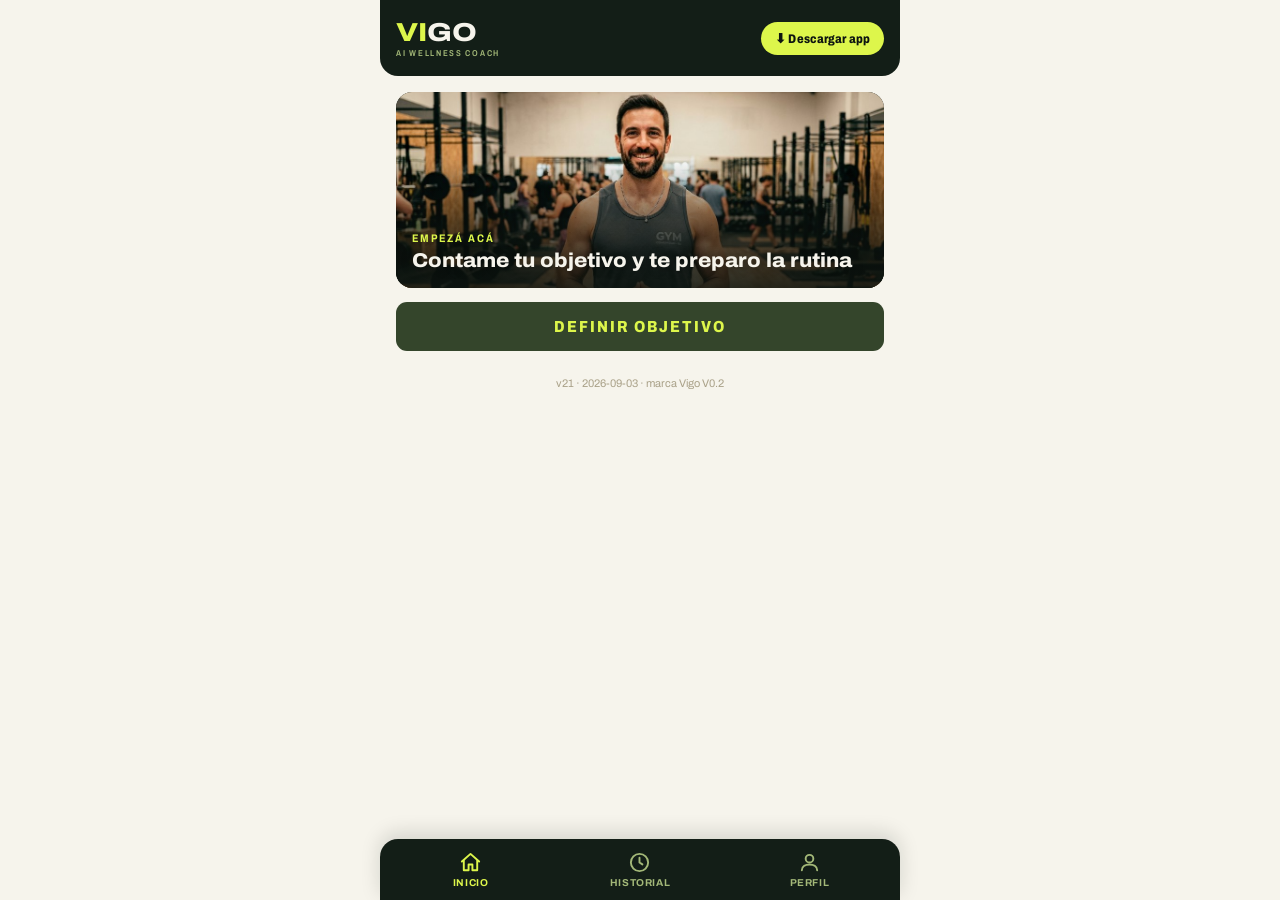
==== commit 4c7e0c34: "Add files via upload" ====
--- a/index.html
+++ b/index.html
@@ -156,7 +156,7 @@
   .matchip{display:inline-block;background:var(--ink);color:#fff;font-size:11px;font-weight:800;
     padding:4px 10px;border-radius:20px;text-transform:uppercase;letter-spacing:.03em;}
 </style>
-<link rel="stylesheet" href="vigo.css">
+<link rel="stylesheet" href="vigo.css?v=20">
 </head>
 <body>
 <div id="app" class="app"></div>
@@ -181,7 +181,7 @@
 })();
 
 /* ---------- CONFIG ---------- */
-const APP_VERSION='v18 · 2026-09-03 · marca Vigo V0.2';
+const APP_VERSION='v21 · 2026-09-03 · marca Vigo V0.2';
 const OBJETIVOS = [
   {id:'hipertrofia', t:'Hipertrofia', d:'Ganar masa muscular'},
   {id:'fuerza',      t:'Fuerza',      d:'Fuerza máxima'},
@@ -1448,6 +1448,7 @@
     <div id="blocks"></div>
     <button id="start" class="btn">Iniciar rutina</button>
     <div class="navwarn">${warnIntensidad(r)}</div>
+    ${bottomNav('home')}
   `;
   $('#sndBtn').onclick=()=>{SOUND=!SOUND;initAudio();if(SOUND)sBlockStart();screenRoutine();};
   const bc=$('#blocks');
@@ -1821,31 +1822,30 @@
   if(!creating){ _pObj=S.profile.objetivo; _pNiv=S.profile.nivel; }
   const selO=_pObj, selN=_pNiv;
   const canSave = !creating || (selO && selN);
+  // Objetivo: filas compactas (todas visibles, sin scroll horizontal que esconda opciones).
+  const objRows=OBJETIVOS.map(o=>`<div class="optrow ${selO===o.id?'on':''}" data-o="${esc(o.id)}">
+      <div><div class="ot">${esc(o.t)}</div><div class="od">${esc(o.d)}</div></div><span class="ock"></span></div>`).join('');
+  // Nivel: control segmentado (3 opciones en una línea).
+  const levBtns=NIVELES.map(n=>`<button class="${selN===n.id?'on':''}" data-n="${esc(n.id)}">${esc(n.t)}</button>`).join('');
   app.innerHTML=`
     ${mainHeader()}
-    <h2 style="font-size:24px;font-weight:900;letter-spacing:-.02em;margin:2px 2px 2px">Perfil</h2>
-    <p class="muted" style="margin:2px 2px 10px;font-size:13px">${creating?'Elegí tu objetivo y tu nivel. En segundos te armo la rutina.':'Cambiar objetivo o nivel no borra tu historial; la próxima rutina lo tiene en cuenta.'}</p>
-    <div class="label">Objetivo</div><div id="objs" class="grid2"></div>
-    <div class="label">Nivel</div><div id="nivs" class="grid2" style="grid-template-columns:1fr 1fr 1fr"></div>
-    <div style="height:16px"></div>
-    <button class="btn ${canSave?'':'off'}" id="saveP">${creating?'Guardar y ver mi plan':'Guardar y volver'}</button>
-    ${creating?'':`<button class="btn red" style="margin-top:10px" onclick="resetAll()">Borrar todos mis datos</button>`}
+    <h2 style="font-size:24px;font-weight:900;letter-spacing:-.02em;margin:2px 2px 2px">${creating?'Definí tu objetivo':'Perfil'}</h2>
+    <p class="muted" style="margin:2px 2px 12px;font-size:13px">${creating?'Elegí tu objetivo y tu nivel. En segundos te armo la rutina.':'Cambiar objetivo o nivel no borra tu historial; la próxima rutina lo tiene en cuenta.'}</p>
+    <div class="label">Objetivo</div><div id="objs">${objRows}</div>
+    <div class="label" style="margin-top:14px">Nivel</div><div class="levseg" id="nivs">${levBtns}</div>
+    ${creating?'':`<button class="btn red" style="margin-top:18px" onclick="resetAll()">Borrar todos mis datos</button>`}
     <div class="footnote">Tus datos se guardan en este dispositivo.<br><span style="opacity:.7">${APP_VERSION}</span></div>
-    ${bottomNav('perf')}
+    ${creating
+      ? `<div class="setupbar"><span class="backlink" onclick="_pObj=null;_pNiv=null;screenHome()">‹ Volver</span><button class="btn ${canSave?'':'off'}" id="saveP">Guardar y ver mi plan</button></div>`
+      : bottomNav('perf')}
   `;
-  const oc=$('#objs');
-  OBJETIVOS.forEach(o=>{const d=document.createElement('div');d.className='selcard'+(selO===o.id?' on':'');
-    d.innerHTML=`<div class="t">${o.t}</div><div class="d">${o.d}</div>`;
-    d.onclick=()=>{ if(creating){_pObj=o.id;} else {S.profile.objetivo=o.id;save();} screenPerfil(); };oc.appendChild(d);});
-  const nc=$('#nivs');
-  NIVELES.forEach(n=>{const d=document.createElement('div');d.className='selcard'+(selN===n.id?' on':'');
-    d.style.textAlign='center';d.innerHTML=`<div class="t" style="font-size:14px">${n.t}</div>`;
-    d.onclick=()=>{ if(creating){_pNiv=n.id;} else {S.profile.nivel=n.id;save();} screenPerfil(); };nc.appendChild(d);});
-  $('#saveP').onclick=()=>{
-    if(creating){ if(!(_pObj&&_pNiv)){ toast('Elegí objetivo y nivel'); return; }
-      S.profile={objetivo:_pObj,nivel:_pNiv,historial:[],contador:{},weights:{},prog:{}}; save(); _pObj=_pNiv=null; toast('¡Listo! Tu plan está armado'); }
-    screenHome();
-  };
+  document.querySelectorAll('#objs .optrow').forEach(el=>el.onclick=()=>{ const id=el.dataset.o;
+    if(creating){_pObj=id;} else {S.profile.objetivo=id;save();} screenPerfil(); });
+  document.querySelectorAll('#nivs button').forEach(el=>el.onclick=()=>{ const id=el.dataset.n;
+    if(creating){_pNiv=id;} else {S.profile.nivel=id;save();} screenPerfil(); });
+  if(creating){ const sp=$('#saveP'); if(sp) sp.onclick=()=>{
+    if(!(_pObj&&_pNiv)){ toast('Elegí objetivo y nivel'); return; }
+    S.profile={objetivo:_pObj,nivel:_pNiv,historial:[],contador:{},weights:{},prog:{}}; save(); _pObj=_pNiv=null; toast('¡Listo! Tu plan está armado'); screenHome(); }; }
 }
 window.screenPerfil=screenPerfil;
 window.resetAll=()=>{if(confirm('¿Borrar objetivo, nivel e historial?')){S=defState();save();render();}};
--- a/vigo.css
+++ b/vigo.css
@@ -382,3 +382,28 @@
 .detblkh{font-size:13px;font-weight:800;color:var(--vg-field-900);margin-bottom:3px;}
 .detmv{font-size:12.5px;color:var(--vg-ink-soft);padding:1px 0;}
 .detmv b{color:var(--vg-olive-700);}
+
+/* ============================================================ 13 · PERFIL v20
+   Selección compacta (filas de objetivo + nivel segmentado) y barra de acción
+   fija arriba del pliegue, para que "Guardar" nunca quede tapado.            */
+.optrow{display:flex;align-items:center;gap:12px;padding:12px 14px;border:1.5px solid var(--vg-sand-200);
+  border-radius:12px;background:#fff;margin-bottom:8px;cursor:pointer;}
+.optrow.on{border-color:var(--vg-olive-700);background:var(--vg-olive-700);}
+.optrow .ot{font-weight:800;font-size:15px;color:var(--vg-field-900);}
+.optrow.on .ot{color:var(--vg-signal);}
+.optrow .od{font-size:12px;color:var(--vg-khaki-700);margin-top:1px;}
+.optrow.on .od{color:var(--vg-moss-200);}
+.optrow .ock{margin-left:auto;width:22px;height:22px;border-radius:50%;flex:0 0 auto;
+  border:2px solid var(--vg-sand-300);display:flex;align-items:center;justify-content:center;}
+.optrow.on .ock{border-color:var(--vg-signal);background:var(--vg-signal);}
+.optrow.on .ock::after{content:'✓';color:var(--vg-field-900);font-size:13px;font-weight:900;line-height:1;}
+.levseg{display:flex;gap:8px;}
+.levseg button{flex:1;padding:11px 0;border-radius:11px;border:1.5px solid var(--vg-sand-300);background:#fff;
+  font-weight:800;font-size:14px;color:var(--vg-field-900);cursor:pointer;font-variation-settings:'wdth' 86,'wght' 800;}
+.levseg button.on{background:var(--vg-olive-700);border-color:var(--vg-olive-700);color:var(--vg-signal);}
+.setupbar{position:fixed;left:50%;transform:translateX(-50%);bottom:0;width:100%;max-width:520px;z-index:46;
+  background:var(--vg-sand-50);border-top:1px solid var(--vg-sand-200);
+  padding:12px 16px calc(12px + env(safe-area-inset-bottom));display:flex;gap:10px;align-items:center;
+  box-shadow:0 -6px 20px rgba(13,20,16,.10);}
+.setupbar .btn{flex:1;margin:0;}
+.setupbar .backlink{color:var(--vg-khaki-700);font-weight:700;font-size:14px;cursor:pointer;padding:8px 4px;white-space:nowrap;}
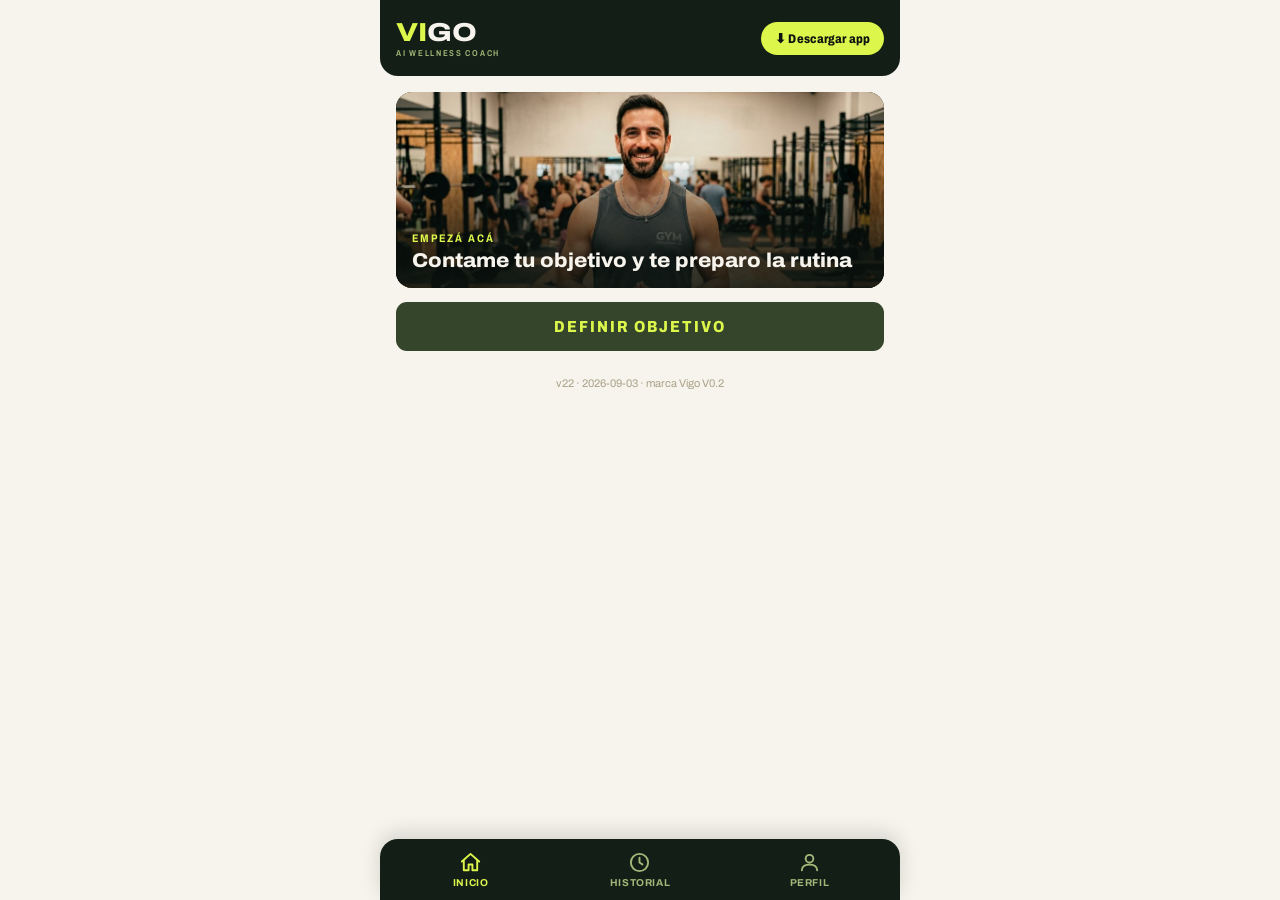
==== commit e8a7d372: "Add files via upload" ====
--- a/index.html
+++ b/index.html
@@ -181,13 +181,14 @@
 })();
 
 /* ---------- CONFIG ---------- */
-const APP_VERSION='v21 · 2026-09-03 · marca Vigo V0.2';
+const APP_VERSION='v22 · 2026-09-03 · marca Vigo V0.2';
 const OBJETIVOS = [
   {id:'hipertrofia', t:'Hipertrofia', d:'Ganar masa muscular'},
   {id:'fuerza',      t:'Fuerza',      d:'Fuerza máxima'},
+  {id:'grasa',       t:'Perder grasa', d:'Bajar grasa cuidando el músculo'},
   {id:'resistencia', t:'Resistencia', d:'Aeróbico y acondicionamiento'},
   {id:'rendimiento', t:'Rendimiento', d:'Potencia y deporte (fútbol)'},
-  {id:'salud',       t:'Salud general', d:'Recomposición y mantenimiento'}
+  {id:'salud',       t:'Salud general', d:'Bienestar y mantenimiento'}
 ];
 const NIVELES = [
   {id:'principiante', t:'Principiante'},
@@ -198,20 +199,20 @@
 
 // Matriz de proporción objetivo -> categoría (1..5, nunca 0). §8.2
 const WEIGHTS = {
-  'Hypertrophy':            {hipertrofia:5,fuerza:2,resistencia:1,rendimiento:1,salud:3},
-  'Traditional Hypertrophy':{hipertrofia:5,fuerza:2,resistencia:1,rendimiento:1,salud:3},
-  'Strength':               {hipertrofia:2,fuerza:5,resistencia:1,rendimiento:2,salud:3},
-  'Combined Strength':      {hipertrofia:2,fuerza:5,resistencia:2,rendimiento:3,salud:3},
-  'HRX Training':           {hipertrofia:2,fuerza:4,resistencia:2,rendimiento:4,salud:2},
-  'FBA':                    {hipertrofia:2,fuerza:2,resistencia:3,rendimiento:3,salud:3},
-  'Full Body':              {hipertrofia:3,fuerza:2,resistencia:3,rendimiento:2,salud:4},
-  'Upper Body':             {hipertrofia:4,fuerza:3,resistencia:2,rendimiento:2,salud:3},
-  'Lower Body':             {hipertrofia:4,fuerza:3,resistencia:2,rendimiento:3,salud:3},
-  'Midline':                {hipertrofia:2,fuerza:2,resistencia:2,rendimiento:2,salud:3},
-  'Cardio':                 {hipertrofia:1,fuerza:1,resistencia:5,rendimiento:2,salud:3},
-  'HIIT':                   {hipertrofia:1,fuerza:1,resistencia:5,rendimiento:3,salud:3},
-  'Sport':                  {hipertrofia:1,fuerza:1,resistencia:2,rendimiento:5,salud:2},
-  'Pilates':                {hipertrofia:2,fuerza:2,resistencia:2,rendimiento:2,salud:3}
+  'Hypertrophy':            {hipertrofia:5,fuerza:2,resistencia:1,rendimiento:1,salud:3,grasa:3},
+  'Traditional Hypertrophy':{hipertrofia:5,fuerza:2,resistencia:1,rendimiento:1,salud:3,grasa:3},
+  'Strength':               {hipertrofia:2,fuerza:5,resistencia:1,rendimiento:2,salud:3,grasa:3},
+  'Combined Strength':      {hipertrofia:2,fuerza:5,resistencia:2,rendimiento:3,salud:3,grasa:3},
+  'HRX Training':           {hipertrofia:2,fuerza:4,resistencia:2,rendimiento:4,salud:2,grasa:4},
+  'FBA':                    {hipertrofia:2,fuerza:2,resistencia:3,rendimiento:3,salud:3,grasa:4},
+  'Full Body':              {hipertrofia:3,fuerza:2,resistencia:3,rendimiento:2,salud:4,grasa:4},
+  'Upper Body':             {hipertrofia:4,fuerza:3,resistencia:2,rendimiento:2,salud:3,grasa:3},
+  'Lower Body':             {hipertrofia:4,fuerza:3,resistencia:2,rendimiento:3,salud:3,grasa:3},
+  'Midline':                {hipertrofia:2,fuerza:2,resistencia:2,rendimiento:2,salud:3,grasa:3},
+  'Cardio':                 {hipertrofia:1,fuerza:1,resistencia:5,rendimiento:2,salud:3,grasa:5},
+  'HIIT':                   {hipertrofia:1,fuerza:1,resistencia:5,rendimiento:3,salud:3,grasa:5},
+  'Sport':                  {hipertrofia:1,fuerza:1,resistencia:2,rendimiento:5,salud:2,grasa:2},
+  'Pilates':                {hipertrofia:2,fuerza:2,resistencia:2,rendimiento:2,salud:3,grasa:3}
 };
 // Banda de intensidad total del día (suma de 4 bloques) por objetivo. §8.1 Paso5
 const BANDA = {hipertrofia:[8,13],fuerza:[10,16],resistencia:[10,16],rendimiento:[10,15],salud:[7,12]};
@@ -585,28 +586,29 @@
   return chosen;
 }
 function repScheme(obj,role){const T={fuerza:{comp:'5',acc:'8'},hipertrofia:{comp:'8-10',acc:'12'},
-  salud:{comp:'10',acc:'12-15'},resistencia:{comp:'15',acc:'20'},rendimiento:{comp:'6',acc:'10'}};
+  salud:{comp:'10',acc:'12-15'},resistencia:{comp:'15',acc:'20'},rendimiento:{comp:'6',acc:'10'},
+  grasa:{comp:'12',acc:'15'}};
   return (T[obj]||T.hipertrofia)[role];}
 function objFormato(obj,esLargo){ if(obj==='fuerza')return'ROUNDS'; if(obj==='resistencia')return esLargo?'AMRAP':'EMOM';
   if(obj==='rendimiento')return esLargo?'ROUNDS':'AMRAP'; return'ROUNDS';}
 function objInten(obj,esLargo,core){ if(core)return 2;
   if(obj==='fuerza')return esLargo?4:3; if(obj==='resistencia')return esLargo?4:3;
   if(obj==='salud')return 2; return 3;}
-function styleFor(obj){return {hipertrofia:'Hypertrophy',fuerza:'Strength',resistencia:'Conditioning',rendimiento:'Power',salud:'Full Body'}[obj]||'Hypertrophy';}
+function styleFor(obj){return {hipertrofia:'Hypertrophy',fuerza:'Strength',resistencia:'Conditioning',rendimiento:'Power',salud:'Full Body',grasa:'Fat Loss'}[obj]||'Hypertrophy';}
 /* ---- Diseño de bloque basado en evidencia (NSCA CSCS + ACSM 2026 + meta-análisis de descanso) ----
    El bloque es un circuito cronometrado: el DESCANSO que exige cada objetivo gobierna cuántos ejercicios
    entran en la ventana. Fuerza/potencia (descanso 2–5') → menos; hipertrofia/salud (60–90s) → medio;
    resistencia (<30s) → más. Los bloques largos (14') llevan 4–5 ejercicios; los cortos (7') 3–4. */
 function nMovBlock(obj,esLargo){
-  const T={fuerza:[3,4],rendimiento:[3,4],hipertrofia:[3,5],salud:[3,5],resistencia:[4,5]};
+  const T={fuerza:[3,4],rendimiento:[3,4],hipertrofia:[3,5],salud:[3,5],resistencia:[4,5],grasa:[4,5]};
   return (T[obj]||T.hipertrofia)[esLargo?1:0];
 }
 // Segundos por "slot" de ejercicio (trabajo + descanso intra-serie) según objetivo → sirve para estimar rondas.
-function slotSec(obj){ return ({fuerza:60,rendimiento:55,hipertrofia:48,salud:45,resistencia:35})[obj]||48; }
+function slotSec(obj){ return ({fuerza:60,rendimiento:55,hipertrofia:48,salud:45,resistencia:35,grasa:40})[obj]||48; }
 // Rondas objetivo para llenar la ventana del bloque con el nº de ejercicios dado.
 function targetRounds(obj,durMin,nMov){ const r=Math.round((durMin*60)/((nMov||3)*slotSec(obj))); return Math.max(2,Math.min(6,r||3)); }
 // Descanso ENTRE BLOQUES por objetivo (NSCA: fuerza/potencia 2–5', hipertrofia/salud ~1–2', resistencia <1').
-function blockRest(obj){ return ({fuerza:150,rendimiento:150,hipertrofia:90,salud:90,resistencia:45})[obj]||90; }
+function blockRest(obj){ return ({fuerza:150,rendimiento:150,hipertrofia:90,salud:90,resistencia:45,grasa:60})[obj]||90; }
 // Descanso sugerido ENTRE SERIES para mostrar (objetivo + si el bloque es de compuestos pesados usa el tope).
 function restHint(obj,heavy){
   if(obj==='fuerza')return '2–5 min';
@@ -614,6 +616,7 @@
   if(obj==='hipertrofia')return heavy?'90 s – 2 min':'60–90 s';
   if(obj==='salud')return heavy?'90 s':'45–75 s';
   if(obj==='resistencia')return '≤30 s';
+  if(obj==='grasa')return '30–60 s';
   return '60–90 s';
 }
 // Línea de ritmo/descanso SEGÚN EL FORMATO del bloque. En AMRAP/EMOM el descanso está
@@ -657,7 +660,7 @@
 }
 // Plan del día: qué bloques y con qué lógica (split PPL para hipertrofia/fuerza/salud)
 function dayPlan(obj,idx,rng){
-  if(obj==='resistencia'||obj==='rendimiento'){
+  if(obj==='resistencia'||obj==='rendimiento'||obj==='grasa'){   // grasa = circuito full-body (densidad)
     // full-body A LO LARGO de la rutina, pero cada bloque coherente (circuito de empuje, de piernas, de tracción)
     const PUSH=['pecho','hombros','triceps'], PULL=['espalda','biceps'], LEGS=['cuadriceps','isquios','gluteos','pantorrillas'];
     const rot=[[PUSH,LEGS,PULL],[LEGS,PULL,PUSH],[PULL,PUSH,LEGS]][idx%3];
@@ -1133,6 +1136,30 @@
 }
 window.openSub=openSub;
 
+/* ---- Warm-up editable [F36]: cambiar el bloque entero y sustituir cada ejercicio ---- */
+function warmPool(){ let pool=LIB.filter(x=>x.warm);
+  if(GENF.impls.size){ const f=pool.filter(x=>x.impl==='piso'||GENF.impls.has(x.impl)); if(f.length)pool=f; }
+  return pool; }
+window.regenWarm=function(){ if(!S.routine)return;
+  const rng=mulberry32(hashStr('warm|'+Date.now()));
+  S.routine.warmup=buildWarmup(rng); save(); screenRoutine(); toast('Entrada en calor cambiada'); };
+window.subWarm=function(mi){ const w=S.routine&&S.routine.warmup; if(!w)return;
+  const usados=new Set(w.movs.map(m=>m.id)); const cur=w.movs[mi];
+  let cand=warmPool().filter(x=>!usados.has(x.id)); if(!cand.length){ toast('No hay otra opción de calentamiento'); return; }
+  const rng=mulberry32(hashStr(cur.n+'|'+Date.now())); const rep=cand[Math.floor(rng()*cand.length)];
+  w.movs[mi]={r:cur.r||'40-60"',n:rep.en,id:rep.id}; save(); modalEl.innerHTML=''; screenRoutine(); toast('Ejercicio cambiado'); };
+window.openSubWarm=function(mi){ const w=S.routine&&S.routine.warmup; if(!w)return;
+  const cur=LIB_BY_EN[w.movs[mi].n];
+  modalEl.innerHTML=`<div class="overlay" id="ov"><div class="sheet">
+    <div class="row between"><div style="font-weight:900;font-size:18px;line-height:1.15">Sustituir: ${esc(cur?cur.es:'')}</div>
+      <button class="btn ghost sm" id="cl">✕</button></div>
+    <div class="mven" style="margin:2px 0 14px">Entrada en calor</div>
+    <div class="sublabel">🔄 Cambiar por otro ejercicio de calentamiento</div>
+    <div class="subrow"><button class="subbtn alt" onclick="subWarm(${mi})">🎲 Otro ejercicio</button></div>
+  </div></div>`;
+  document.getElementById('cl').onclick=()=>modalEl.innerHTML='';
+  document.getElementById('ov').onclick=e=>{if(e.target.id==='ov')modalEl.innerHTML='';}; };
+
 /* ---------- SEEDED RNG (determinismo) ---------- */
 function hashStr(s){let h=2166136261;for(let i=0;i<s.length;i++){h^=s.charCodeAt(i);h=Math.imul(h,16777619);}return h>>>0;}
 function mulberry32(a){return function(){a|=0;a=a+0x6D2B79F5|0;let t=Math.imul(a^a>>>15,1|a);t=t+Math.imul(t^t>>>7,61|t)^t;return((t^t>>>14)>>>0)/4294967296;};}
@@ -1266,9 +1293,10 @@
     <button class="btn dark sm ${any?'':'off'}" onclick="${applyFn}('${esc(b.id)}')">Guardar y actualizar pesos</button>
   </div>`;
 }
-function movsHTML(b,idx){return b.movs.map((mm,mi)=>{const i=movInfo(mm.n);const isLib=!!LIB_BY_EN[mm.n];
-  const w=isLib?`<input class="wt" type="number" inputmode="decimal" min="0" step="0.5" placeholder="kg" title="Peso usado (kg)" data-en="${esc(mm.n)}" data-r="${esc(mm.r)}" value="${esc(String(getWeight(mm.n,mm.r)))}" onclick="event.stopPropagation()" onchange="setWeight(this.dataset.en,this.dataset.r,this.value)">`:'';
-  const sub=(idx>=0&&isLib)?`<button class="subx" title="Sustituir ejercicio" onclick="event.stopPropagation();openSub(${idx},${mi})">⇄</button>`:'';
+function movsHTML(b,idx){const warm=(idx==='w');return b.movs.map((mm,mi)=>{const i=movInfo(mm.n);const isLib=!!LIB_BY_EN[mm.n];
+  const w=(isLib&&!warm)?`<input class="wt" type="number" inputmode="decimal" min="0" step="0.5" placeholder="kg" title="Peso usado (kg)" data-en="${esc(mm.n)}" data-r="${esc(mm.r)}" value="${esc(String(getWeight(mm.n,mm.r)))}" onclick="event.stopPropagation()" onchange="setWeight(this.dataset.en,this.dataset.r,this.value)">`:'';
+  const sub = warm ? `<button class="subx" title="Sustituir ejercicio" onclick="event.stopPropagation();openSubWarm(${mi})">⇄</button>`
+    : ((idx>=0&&isLib)?`<button class="subx" title="Sustituir ejercicio" onclick="event.stopPropagation();openSub(${idx},${mi})">⇄</button>`:'');
   return `<div class="mv" onclick="openTech('${encodeURIComponent(mm.n)}')"><div class="mvmain"><b>${esc(mm.r)}</b> ${esc(i.es)} <span class="mvi">ⓘ</span><div class="mven">${esc(i.en)}</div></div><div class="mvright">${w}${sub}</div></div>`;}).join('');}
 function toast(msg){const t=$('#toast');t.innerHTML=`<div class="toast">${esc(msg)}</div>`;setTimeout(()=>t.innerHTML='',2200);}
 function mmss(s){s=Math.max(0,Math.round(s));const m=Math.floor(s/60),ss=s%60;return m+':'+String(ss).padStart(2,'0');}
@@ -1359,22 +1387,30 @@
     <div class="heroTxt"><div class="heroKick">${esc(kick)}</div><div class="heroLead">${esc(lead)}</div></div>
   </div>`;
 }
+let _homeFilters=false;   // panel "Cambiar rutina" (I38) abierto/cerrado en estado "rutina lista"
 function screenHome(){
   const p=S.profile, hasP=!!p, hasR=hasP && !!S.routine;
-  let kick,lead,ctaLabel,ctaFn;
-  if(!hasP){ kick='Empezá acá'; lead='Contame tu objetivo y te preparo la rutina'; ctaLabel='Definir objetivo'; ctaFn='screenPerfil()'; }
-  else if(!hasR){ kick='Hola de nuevo'; lead='¿Te genero la rutina para hoy?'; ctaLabel='Generar rutina de hoy'; ctaFn='genToday()'; }
-  else { kick='Todo listo'; lead='Todo listo para hoy: revisá la rutina y los tips'; ctaLabel='Ver rutina'; ctaFn='screenRoutine()'; }
+  let kick,lead,ctaArea;
+  const filtersCard = `<div class="card" style="margin-top:10px">${genFiltersHTML()}</div>`;
+  if(!hasP){ kick='Empezá acá'; lead='Contame tu objetivo y te preparo la rutina';
+    ctaArea=`<button class="btn" onclick="screenPerfil()">Definir objetivo</button>`; }
+  else if(!hasR){ kick='Hola de nuevo'; lead='¿Te genero la rutina para hoy?';
+    ctaArea=`<button class="btn" onclick="genToday()">Generar rutina de hoy</button>${filtersCard}`; }
+  else { kick='Todo listo'; lead='Todo listo para hoy: revisá la rutina y los tips';
+    ctaArea=`<button class="btn" onclick="screenRoutine()">Ver rutina</button>
+      <button class="btn ghost" style="margin-top:10px" onclick="toggleHomeFilters()">${_homeFilters?'Cerrar':'Cambiar rutina'}</button>
+      ${_homeFilters?`<div class="card" style="margin-top:10px">
+        <div class="muted" style="font-size:12.5px;margin:0 2px 10px;line-height:1.4">Cambiá <b>región</b> o <b>implemento</b> y generá otra. Lo que no toques queda igual.</div>
+        ${genFiltersHTML()}
+        <button class="btn" style="margin-top:12px" onclick="genOtra()">Generar otra</button></div>`:''}`; }
   const objChip = hasP?`<div class="objline"><span class="objchip" onclick="screenPerfil()">🎯 <b>${esc(objName(p.objetivo))}</b> · ${esc(nivName(p.nivel))}</span></div>`:'';
-  const filters = (hasP && !hasR)?`<div class="card" style="margin-top:10px">${genFiltersHTML()}</div>`:'';
   const nudge = hasP?nudgeHTML():'';
   const chart = (hasP && (p.historial||[]).length)?`<div class="motiv">${motivMsg()}</div>${activityChartHTML(HIST_MODE)}`:'';
   app.innerHTML=`
     ${mainHeader()}
     ${heroHTML(kick,lead)}
     ${objChip}
-    <button class="btn" onclick="${ctaFn}">${ctaLabel}</button>
-    ${filters}
+    ${ctaArea}
     ${nudge}
     ${chart}
     <div class="footnote"><span style="opacity:.7">${APP_VERSION}</span></div>
@@ -1386,7 +1422,9 @@
   });
 }
 window.screenHome=screenHome;
-window.genToday=function(){ const p=S.profile; S.routine=generarRutina(p.objetivo,p.nivel,p.historial,''); save(); screenRoutine(); };
+window.toggleHomeFilters=function(){ _homeFilters=!_homeFilters; screenHome(); };
+window.genOtra=function(){ _homeFilters=false; genToday(); };
+window.genToday=function(){ const p=S.profile; S.routine=generarRutina(p.objetivo,p.nivel,p.historial,''); save(); _homeFilters=false; screenRoutine(); };
 function genFiltersHTML(){
   const R=[['upper','Tren superior'],['core','Core'],['lower','Tren inferior']];
   const I=[['maquina','Máquina'],['mancuerna','Mancuerna'],['banda','Banda'],['barra','Barra'],['pesarusa','Pesa rusa'],['piso','Peso corporal']];
@@ -1412,13 +1450,16 @@
     <div class="tag">${isWarm?'Warm-up':'Bloque '+(idx+1)}</div>
     <div class="time"><b>${b.dur}'</b></div>
     <h3>${esc(b.cat)}</h3>
-    <div class="sub">${esc(fmtFormato(b))} · ${esc(b.variante)}</div>
+    <div class="sub">${isWarm?('Movilidad y activación · '+b.dur+"'"):(esc(fmtFormato(b))+' · '+esc(b.variante))}</div>
     ${isWarm?'':(pp=>`<div class="restline">🕑 ${esc(pp.lbl)}: <b>${esc(pp.val)}</b></div>`)(pacingText(b))}
-    <div class="movs">${movsHTML(b,idx)}</div>
+    <div class="movs">${movsHTML(b,isWarm?'w':idx)}</div>
     ${isWarm?'':dots(b.inten)}
     ${isWarm||!b.equipMix?'':`<div style="margin-top:8px">${b.equipMix.map(e=>`<span class="eqchip">${EQ_ES[e]}</span>`).join('')}</div>`}
-    ${isWarm?'':`<div class="blkfoot"><span class="region">${regLabel(b.region)}</span>
-      <button class="btn ghost sm" onclick="openEdit(${idx})">Cambiar bloque</button></div>`}
+    ${isWarm
+      ? `<div class="blkfoot"><span class="region">Entrada en calor</span>
+          <button class="btn ghost sm" onclick="regenWarm()">Cambiar entrada en calor</button></div>`
+      : `<div class="blkfoot"><span class="region">${regLabel(b.region)}</span>
+          <button class="btn ghost sm" onclick="openEdit(${idx})">Cambiar bloque</button></div>`}
   </div>`;
 }
 function regLabel(r){return {upper:'Tren superior',lower:'Tren inferior',full:'Cuerpo completo',core:'Core'}[r]||r;}
@@ -1687,7 +1728,9 @@
   drawExec(); saveEX();
 };
 window.cancelRoutine=()=>{ if(!confirm('¿Cancelar la rutina? No se va a guardar.'))return;
-  clearInterval(TICK);EX=null;saveEX();toast('Rutina cancelada (no guardada)');render();};
+  clearInterval(TICK);EX=null;saveEX();
+  S.routine=null;save();   // al cancelar, la rutina deja de persistir → vuelve a "generar rutina"
+  toast('Rutina cancelada (no guardada)');render();};
 window.finishRoutine=(cierre)=>{
   clearInterval(TICK);
   const r=EX.r;
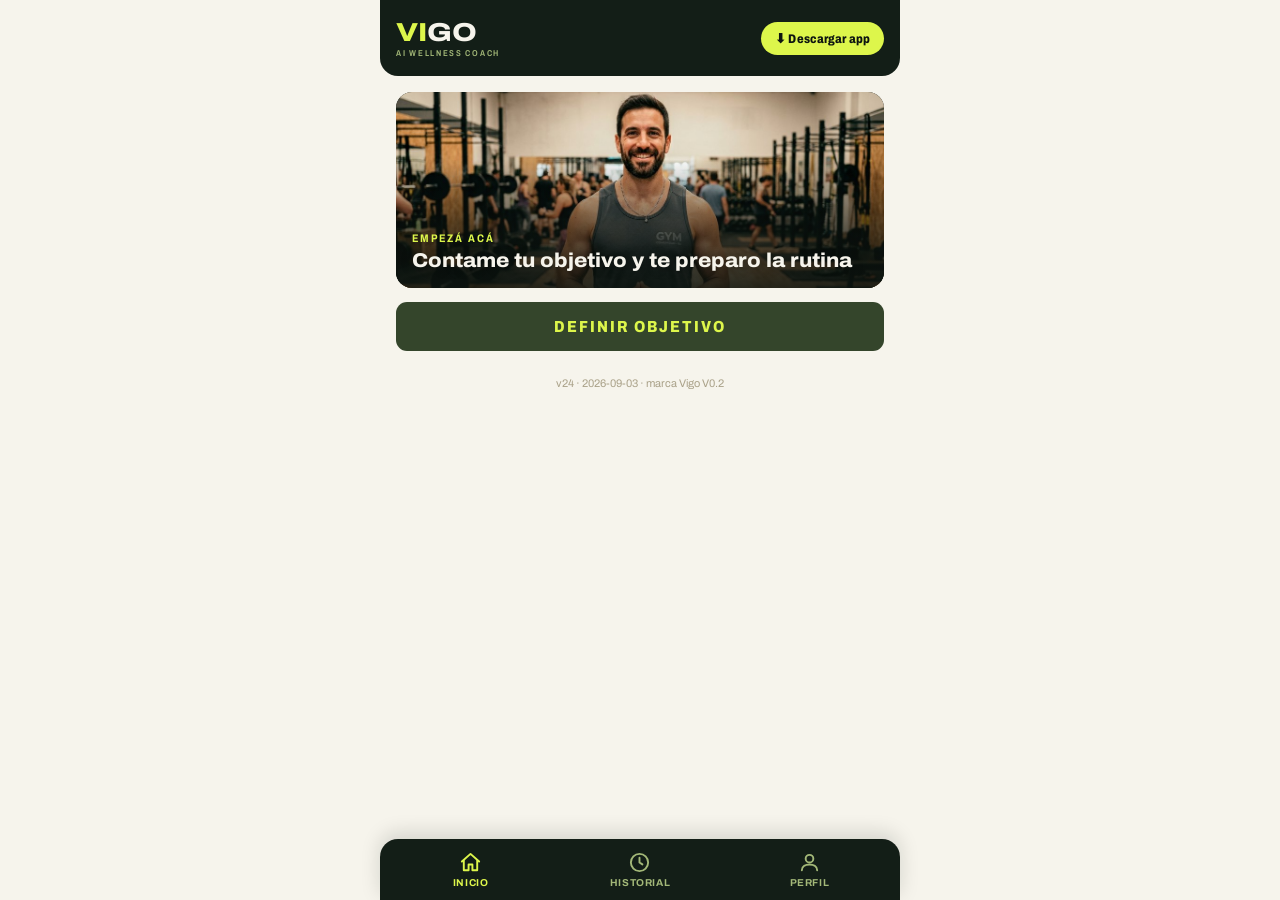
==== commit 20f74255: "Add files via upload" ====
--- a/index.html
+++ b/index.html
@@ -156,7 +156,7 @@
   .matchip{display:inline-block;background:var(--ink);color:#fff;font-size:11px;font-weight:800;
     padding:4px 10px;border-radius:20px;text-transform:uppercase;letter-spacing:.03em;}
 </style>
-<link rel="stylesheet" href="vigo.css?v=20">
+<link rel="stylesheet" href="vigo.css?v=23">
 </head>
 <body>
 <div id="app" class="app"></div>
@@ -181,7 +181,7 @@
 })();
 
 /* ---------- CONFIG ---------- */
-const APP_VERSION='v22 · 2026-09-03 · marca Vigo V0.2';
+const APP_VERSION='v24 · 2026-09-03 · marca Vigo V0.2';
 const OBJETIVOS = [
   {id:'hipertrofia', t:'Hipertrofia', d:'Ganar masa muscular'},
   {id:'fuerza',      t:'Fuerza',      d:'Fuerza máxima'},
@@ -1165,7 +1165,17 @@
 function mulberry32(a){return function(){a|=0;a=a+0x6D2B79F5|0;let t=Math.imul(a^a>>>15,1|a);t=t+Math.imul(t^t>>>7,61|t)^t;return((t^t>>>14)>>>0)/4294967296;};}
 
 /* ---------- Filtros de generación del día (región + implemento) ---------- */
-const GENF={regions:new Set(),impls:new Set()};
+const GENF={regions:new Set(),impls:new Set(),time:null};   // time: minutos disponibles (null = completa)
+// F44: recorta/acorta los bloques para encajar en el tiempo disponible (resta warm-up + descansos entre bloques).
+function fitTimeSpecs(specs,obj,targetMin){
+  if(!targetMin) return specs;
+  const warm=4, restPer=blockRest(obj)/60, tight=targetMin<=35;
+  const budget=targetMin-warm; const out=[]; let acc=0;
+  for(const sp of specs){ const s=Object.assign({},sp); if(tight)s.esLargo=false;
+    const cost=(s.esLargo?14:7)+restPer;
+    if(out.length===0 || acc+cost<=budget){ out.push(s); acc+=cost; } else break; }
+  return out.length?out:[Object.assign({},specs[0],{esLargo:false})];
+}
 // Plan del día restringido a las regiones elegidas por el usuario
 function dayPlanFiltered(obj,idx,rng,regions){
   const UP=['pecho','espalda','hombros','biceps','triceps'], LOW=['cuadriceps','isquios','gluteos','pantorrillas'];
@@ -1181,12 +1191,13 @@
 }
 /* ---------- MOTOR: genera la rutina componiendo bloques ---------- */
 function generarRutina(obj,nivel,hist,seedExtra){
-  const fkey=[...GENF.regions].sort().join(',')+'|'+[...GENF.impls].sort().join(',');
+  const fkey=[...GENF.regions].sort().join(',')+'|'+[...GENF.impls].sort().join(',')+'|'+(GENF.time||'');
   const seed=hashStr(obj+'|'+nivel+'|'+(hist.length)+'|'+(seedExtra||'')+'|'+fkey);
   const rng=mulberry32(seed);
   const used=new Set();                 // evita repetir el mismo ejercicio dentro del día
   PREF_IMPL=GENF.impls;                 // sesga la selección hacia los implementos elegidos
-  const specs=GENF.regions.size?dayPlanFiltered(obj,hist.length,rng,GENF.regions):dayPlan(obj,hist.length,rng);
+  let specs=GENF.regions.size?dayPlanFiltered(obj,hist.length,rng,GENF.regions):dayPlan(obj,hist.length,rng);
+  specs=fitTimeSpecs(specs,obj,GENF.time);   // F44: adapta a los minutos disponibles
   const bloques=specs.map(sp=>composeBlock(obj,nivel,sp,used,rng));
   PREF_IMPL=new Set();
   const warm=buildWarmup(rng);
@@ -1226,6 +1237,44 @@
 function getWeight(en,reps){ try{ const w=(S.profile&&S.profile.weights)||{}; const v=w[wKey(en,reps)]; return v!=null?v:''; }catch(e){ return ''; } }
 window.setWeight=function(en,reps,val){ if(!S.profile)return; S.profile.weights=S.profile.weights||{}; const k=wKey(en,reps);
   const n=parseFloat(String(val).replace(',','.')); if(isNaN(n)||n<=0) delete S.profile.weights[k]; else S.profile.weights[k]=n; save(); };
+
+/* ---- Editar peso con cuadro de diálogo [F45] ----
+   Reemplaza el input inline (sin confirmación ni feedback) por un modal con stepper ±2.5,
+   botón Guardar (con toast de confirmación) y Quitar peso. Vive en #modal para sobrevivir
+   los re-render del cronómetro. */
+function redrawWeightCtx(){ if(EX) drawExec(); else if(S.routine) screenRoutine(); }
+window.openWeightDialog=function(enc,repsEnc){
+  const en=decodeURIComponent(enc), reps=decodeURIComponent(repsEnc);
+  const info=movInfo(en), wv=getWeight(en,reps);
+  modalEl.innerHTML=`<div class="overlay" id="ov"><div class="sheet">
+    <div class="row between"><div style="font-weight:900;font-size:18px;line-height:1.15">Cargar peso</div>
+      <button class="btn ghost sm" id="cl">✕</button></div>
+    <div class="mven" style="margin:2px 0 16px">${esc(info.es)} · <b>${esc(reps)}</b></div>
+    <div class="wtctl" style="display:flex;align-items:center;justify-content:center;gap:12px;margin-bottom:14px">
+      <button class="wstep" onclick="wstep(-2.5)" style="width:52px;height:52px;border-radius:14px;border:1.5px solid var(--vg-sand-300,#CFC8AF);background:var(--vg-sand-100,#EFECDF);font-size:24px;font-weight:900;cursor:pointer;font-family:inherit;color:var(--vg-field-900,#0D1410)">−</button>
+      <div style="display:flex;align-items:baseline;gap:6px">
+        <input id="wv" type="number" inputmode="decimal" step="0.5" min="0" value="${wv!==''?esc(String(wv)):''}" placeholder="0"
+          style="width:110px;text-align:center;font-size:34px;font-weight:900;border:none;border-bottom:2px solid var(--vg-olive-700,#34452B);background:transparent;font-family:inherit;color:var(--vg-field-900,#0D1410)">
+        <span style="font-size:18px;font-weight:800;color:var(--vg-khaki-700,#6B6248)">kg</span>
+      </div>
+      <button class="wstep" onclick="wstep(2.5)" style="width:52px;height:52px;border-radius:14px;border:1.5px solid var(--vg-sand-300,#CFC8AF);background:var(--vg-sand-100,#EFECDF);font-size:24px;font-weight:900;cursor:pointer;font-family:inherit;color:var(--vg-field-900,#0D1410)">+</button>
+    </div>
+    <button class="btn" style="width:100%" onclick="saveWeightDialog('${enc}','${repsEnc}')">Guardar</button>
+    ${wv!==''?`<button class="btn ghost sm" style="width:100%;margin-top:10px" onclick="clearWeightDialog('${enc}','${repsEnc}')">Quitar peso</button>`:''}
+  </div></div>`;
+  document.getElementById('cl').onclick=()=>modalEl.innerHTML='';
+  document.getElementById('ov').onclick=e=>{if(e.target.id==='ov')modalEl.innerHTML='';};
+  const inp=document.getElementById('wv'); if(inp){ setTimeout(()=>{ inp.focus(); if(wv!=='')inp.select(); },60); }
+};
+window.wstep=function(d){ const inp=document.getElementById('wv'); if(!inp)return;
+  let v=parseFloat(String(inp.value).replace(',','.')); if(isNaN(v))v=0; v=Math.max(0,Math.round((v+d)*2)/2); inp.value=v?String(v):''; };
+window.saveWeightDialog=function(enc,repsEnc){ const en=decodeURIComponent(enc), reps=decodeURIComponent(repsEnc);
+  const inp=document.getElementById('wv'); const val=inp?inp.value:'';
+  const n=parseFloat(String(val).replace(',','.'));
+  setWeight(en,reps,val); modalEl.innerHTML='';
+  toast((isNaN(n)||n<=0)?'Peso quitado':'Peso actualizado 💪'); redrawWeightCtx(); };
+window.clearWeightDialog=function(enc,repsEnc){ const en=decodeURIComponent(enc), reps=decodeURIComponent(repsEnc);
+  setWeight(en,reps,''); modalEl.innerHTML=''; toast('Peso quitado'); redrawWeightCtx(); };
 
 /* ---- Progresión de carga: regla 2×2 (NSCA) [F22] ----
    Si superás la meta por 2+ reps en la última serie en DOS sesiones seguidas, se sube el peso.
@@ -1294,7 +1343,8 @@
   </div>`;
 }
 function movsHTML(b,idx){const warm=(idx==='w');return b.movs.map((mm,mi)=>{const i=movInfo(mm.n);const isLib=!!LIB_BY_EN[mm.n];
-  const w=(isLib&&!warm)?`<input class="wt" type="number" inputmode="decimal" min="0" step="0.5" placeholder="kg" title="Peso usado (kg)" data-en="${esc(mm.n)}" data-r="${esc(mm.r)}" value="${esc(String(getWeight(mm.n,mm.r)))}" onclick="event.stopPropagation()" onchange="setWeight(this.dataset.en,this.dataset.r,this.value)">`:'';
+  const wv=getWeight(mm.n,mm.r);
+  const w=(isLib&&!warm)?`<button class="wt" title="Cargar peso" style="cursor:pointer;min-width:60px;text-align:center" onclick="event.stopPropagation();openWeightDialog('${encodeURIComponent(mm.n)}','${encodeURIComponent(mm.r)}')">${wv!==''?esc(String(wv))+' kg':'+ kg'}</button>`:'';
   const sub = warm ? `<button class="subx" title="Sustituir ejercicio" onclick="event.stopPropagation();openSubWarm(${mi})">⇄</button>`
     : ((idx>=0&&isLib)?`<button class="subx" title="Sustituir ejercicio" onclick="event.stopPropagation();openSub(${idx},${mi})">⇄</button>`:'');
   return `<div class="mv" onclick="openTech('${encodeURIComponent(mm.n)}')"><div class="mvmain"><b>${esc(mm.r)}</b> ${esc(i.es)} <span class="mvi">ⓘ</span><div class="mven">${esc(i.en)}</div></div><div class="mvright">${w}${sub}</div></div>`;}).join('');}
@@ -1395,7 +1445,9 @@
   if(!hasP){ kick='Empezá acá'; lead='Contame tu objetivo y te preparo la rutina';
     ctaArea=`<button class="btn" onclick="screenPerfil()">Definir objetivo</button>`; }
   else if(!hasR){ kick='Hola de nuevo'; lead='¿Te genero la rutina para hoy?';
-    ctaArea=`<button class="btn" onclick="genToday()">Generar rutina de hoy</button>${filtersCard}`; }
+    const asig = (S.profile.schedule||{})[new Date().getDay()];
+    ctaArea=`${asig?`<button class="btn" onclick="usarAsignada()">📅 Usar tu rutina de hoy · ${esc(objName(asig.obj))}</button><div style="height:8px"></div>`:''}
+      <button class="btn ${asig?'ghost':''}" onclick="genToday()">Generar rutina de hoy</button>${filtersCard}`; }
   else { kick='Todo listo'; lead='Todo listo para hoy: revisá la rutina y los tips';
     ctaArea=`<button class="btn" onclick="screenRoutine()">Ver rutina</button>
       <button class="btn ghost" style="margin-top:10px" onclick="toggleHomeFilters()">${_homeFilters?'Cerrar':'Cambiar rutina'}</button>
@@ -1404,7 +1456,7 @@
         ${genFiltersHTML()}
         <button class="btn" style="margin-top:12px" onclick="genOtra()">Generar otra</button></div>`:''}`; }
   const objChip = hasP?`<div class="objline"><span class="objchip" onclick="screenPerfil()">🎯 <b>${esc(objName(p.objetivo))}</b> · ${esc(nivName(p.nivel))}</span></div>`:'';
-  const nudge = hasP?nudgeHTML():'';
+  const nudge = hasP?(fixedNudgeHTML()+nudgeHTML()):'';
   const chart = (hasP && (p.historial||[]).length)?`<div class="motiv">${motivMsg()}</div>${activityChartHTML(HIST_MODE)}`:'';
   app.innerHTML=`
     ${mainHeader()}
@@ -1417,11 +1469,23 @@
     ${bottomNav('home')}
   `;
   document.querySelectorAll('.genf .gbtn').forEach(b=>b.onclick=()=>{
+    if(b.dataset.t==='time'){ GENF.time=(b.dataset.k==='0')?null:+b.dataset.k; screenHome(); return; }
     const set=b.dataset.t==='reg'?GENF.regions:GENF.impls, k=b.dataset.k;
     if(set.has(k))set.delete(k);else set.add(k); screenHome();
   });
 }
 window.screenHome=screenHome;
+window.usarAsignada=function(){ const a=(S.profile.schedule||{})[new Date().getDay()];
+  if(!a){ toast('No hay rutina asignada para hoy'); return; }
+  if(a.full){ // compat con asignaciones viejas (rutina fija)
+    S.routine=JSON.parse(JSON.stringify(a.full)); S.routine.fecha=todayKey(); S.routine.removed=S.routine.removed||[];
+    save(); toast('Rutina de hoy lista'); screenRoutine(); return; }
+  // Foco por zona: genera ejercicios frescos para el grupo muscular de hoy.
+  const nivel=a.nivel||(S.profile&&S.profile.nivel)||'intermedio';
+  GENF.regions=new Set(a.regiones||[]); GENF.impls=new Set(); GENF.time=null;
+  S.routine=generarRutina(a.obj,nivel,(S.profile.historial||[]),'dia'+Date.now());
+  S.routine.fecha=todayKey(); S.routine.removed=S.routine.removed||[];
+  save(); toast('Rutina de hoy lista · ejercicios nuevos'); screenRoutine(); };
 window.toggleHomeFilters=function(){ _homeFilters=!_homeFilters; screenHome(); };
 window.genOtra=function(){ _homeFilters=false; genToday(); };
 window.genToday=function(){ const p=S.profile; S.routine=generarRutina(p.objetivo,p.nivel,p.historial,''); save(); _homeFilters=false; screenRoutine(); };
@@ -1430,7 +1494,11 @@
   const I=[['maquina','Máquina'],['mancuerna','Mancuerna'],['banda','Banda'],['barra','Barra'],['pesarusa','Pesa rusa'],['piso','Peso corporal']];
   const rb=R.map(([k,l])=>`<button class="gbtn ${GENF.regions.has(k)?'on':''}" data-t="reg" data-k="${k}">${l}</button>`).join('');
   const ib=I.map(([k,l])=>`<button class="gbtn ${GENF.impls.has(k)?'on':''}" data-t="impl" data-k="${k}">${l}</button>`).join('');
-  return `<div class="genlabel">Región del cuerpo (opcional)</div><div class="genf">${rb}</div>
+  const T=[['30','30 min'],['45','45 min'],['60','1 h']];
+  const tb=T.map(([k,l])=>`<button class="gbtn ${GENF.time===+k?'on':''}" data-t="time" data-k="${k}">${l}</button>`).join('')
+    +`<button class="gbtn ${!GENF.time?'on':''}" data-t="time" data-k="0">Completa</button>`;
+  return `<div class="genlabel">Tiempo disponible</div><div class="genf">${tb}</div>
+          <div class="genlabel">Región del cuerpo (opcional)</div><div class="genf">${rb}</div>
           <div class="genlabel">Implemento (opcional)</div><div class="genf">${ib}</div>`;
 }
 function nudgeHTML(){
@@ -1649,7 +1717,8 @@
   EX.phaseRem=Math.max(0,rem);
   if(EX.phaseRem===10 && !EX.snd.w10){ EX.snd.w10=1; sWarn10(); }
   if(EX.phaseRem<=3 && EX.phaseRem>=1 && !EX.snd['t'+EX.phaseRem]){ EX.snd['t'+EX.phaseRem]=1; sTick(); }
-  drawExec();
+  // F41: si no cambió la fase (mismo bloque corriendo), actualizo solo los relojes → no piso el input de kg.
+  if(_execSig && _execSig===execSig() && document.querySelector('.pclock')) lightExec(); else drawExec();
 }
 function advance(reason, catchup){
   const ph=EX.phases[EX.idx];
@@ -1695,11 +1764,14 @@
     </div>`;
   } else {
     const progHTML=(ph.type==='rest'&&EX.progBlock)?progCardHTML(EX.progBlock,EX.progAns||{},(EX.progDone||{})[EX.progBlock.id],'progTog','progApplyRest'):'';
+    const np=EX.phases[EX.idx+1];
+    const nextHTML=(np&&np.type==='block'&&!np.warm)?nextBlockHTML(np):'';   // F40: ejercicios del próximo bloque
     inner=`<div class="phase ${ph.type}">
       <div class="ptype">${ph.type==='prep'?'Preparate — agarrá el material':'Descanso'}</div>
       <div class="pclock">${mmss(EX.phaseRem)}</div>
       <div class="pname">${ph.type==='prep'?'Arranca el warm-up':'Próximo bloque en breve'}</div>
       <button class="btn ghost sm" style="margin-top:12px" onclick="skipPhase()">Saltar</button>
+      ${nextHTML}
       ${progHTML}
     </div>`;
   }
@@ -1718,6 +1790,27 @@
     <button class="btn red" style="margin-top:10px" onclick="cancelRoutine()">Cancelar rutina</button>
     <div class="navwarn">Finalizar guarda la sesión (aunque hayas acortado). Cancelar la descarta.</div>
   `;
+  _execSig=execSig();
+}
+/* F41: mientras el bloque corre, el tick actualiza SOLO los relojes (no reconstruye el DOM),
+   así el input de "kg" (u otros) no se borra mientras el usuario lo edita en plena rutina. */
+let _execSig='';
+function execSig(){ return EX ? EX.idx+'|'+(EX.blockStarted?1:0)+'|'+(EX.running?1:0) : ''; }
+function lightExec(){
+  if(!EX) return;
+  const totalRem=EX.phaseRem+EX.phases.slice(EX.idx+1).reduce((a,p)=>a+p.dur,0);
+  const pct=100*(1-totalRem/EX.total);
+  const pc=document.querySelector('.pclock'); if(pc) pc.textContent=mmss(EX.phaseRem);
+  const cl=document.querySelector('.totwrap .clock'); if(cl){ cl.textContent=mmss(totalRem); cl.style.color=totalRem<=0?'var(--vg-blaze)':'var(--vg-sand-50)'; }
+  const bar=document.querySelector('.totbar>i'); if(bar) bar.style.width=Math.min(100,pct)+'%';
+}
+/* F40: tarjeta con los ejercicios del PRÓXIMO bloque, para ir buscando los implementos. */
+function nextBlockHTML(np){ const b=np.ref; const n=(np.idx!=null?np.idx+1:'');
+  const rows=(b.movs||[]).map(mm=>{const i=movInfo(mm.n);
+    return `<div style="font-size:13px;color:var(--vg-ink-soft);padding:2px 0">${esc(i.es)}${i.mat?` <span style="color:var(--vg-khaki-700);font-size:11px">· ${esc(i.mat)}</span>`:''}</div>`;}).join('');
+  return `<div style="margin-top:14px;background:#fff;border:1px solid var(--vg-sand-200);border-radius:12px;padding:12px 14px;text-align:left;max-width:340px;margin-left:auto;margin-right:auto">
+    <div style="font-weight:800;font-size:12px;letter-spacing:.06em;text-transform:uppercase;color:var(--vg-olive-600);margin-bottom:6px">👉 Preparate · Bloque ${n}${b.cat?' · '+esc(b.cat):''}</div>
+    ${rows}</div>`;
 }
 window.startBlock=()=>{EX.blockStarted=true;EX.snd={};EX.deadline=Date.now()+EX.phases[EX.idx].dur*1000;initAudio();sBlockStart();drawExec();saveEX();};
 window.finBlock=()=>advance('user');
@@ -1742,13 +1835,15 @@
   // Detalle compacto (bloques + ejercicios) para poder verlo en el Historial de los últimos entrenos.
   const det={ warm:{movs:(r.warmup.movs||[]).map(mm=>({es:movInfo(mm.n).es}))},
     bloques:r.bloques.map(b=>({cat:b.cat,variante:b.variante,movs:(b.movs||[]).map(mm=>({r:mm.r,es:movInfo(mm.n).es}))})) };
+  // Rutina COMPLETA reproducible (F42): permite "Repetir" y "Asignar a un día".
+  const full=JSON.parse(JSON.stringify({objetivo:r.objetivo,nivel:r.nivel,warmup:r.warmup,bloques:r.bloques,durEstim:r.durEstim}));
   const sess={fecha:todayKey(),ts:Date.now(),objetivo:r.objetivo,nivel:r.nivel,
     blockIds:r.bloques.map(b=>b.id), bloquesFinalizados:finIds,
     cats:[...new Set(r.bloques.map(b=>b.cat))], regiones:[...new Set(r.bloques.map(b=>b.region))],
-    removed:r.removed||[], cierre, durMin:r.durEstim, det};
+    removed:r.removed||[], cierre, durMin:r.durEstim, det, full};
   S.profile.historial.push(sess);
-  // Mantener el detalle solo en los últimos 10 (optimizar almacenamiento).
-  try{ const H=S.profile.historial; H.forEach((s,i)=>{ if(i<H.length-10) delete s.det; }); }catch(e){}
+  // Mantener detalle + rutina completa solo en las últimas 10 (optimizar almacenamiento).
+  try{ const H=S.profile.historial; H.forEach((s,i)=>{ if(i<H.length-10){ delete s.det; delete s.full; } }); }catch(e){}
   S.profile.contador[r.objetivo]=(S.profile.contador[r.objetivo]||0)+1;
   // Progresión pendiente del último bloque (no tiene descanso después): se ofrece en la pantalla de fin.
   let pend=null; try{ const done=(EX&&EX.progDone)||{}; const fin=[...new Set(EX?EX.finalizados:[])];
@@ -1839,13 +1934,109 @@
     ${(b.movs||[]).map(m=>`<div class="detmv"><b>${esc(m.r)}</b> ${esc(m.es)}</div>`).join('')}</div>`;
   return `<div class="histdet">${warm}${s.det.bloques.map(blk).join('')}</div>`;
 }
+function histActions(s){
+  return `<div class="histact">
+    <button class="btn ghost sm" onclick="openRepetir(${s.ts})">🔁 Volver a esta zona</button>
+    <button class="btn ghost sm" onclick="openAsignar(${s.ts})">📅 Asignar a un día</button></div>`; }
+// Regiones válidas como filtro de generación (excluye 'full' del calentamiento).
+function sessRegs(s){ return [...new Set(s.regiones||[])].filter(r=>['upper','lower','core'].includes(r)); }
+function regLabelES(r){ return ({upper:'Tren superior',lower:'Tren inferior',core:'Core'})[r]||r; }
+/* F46: al repetir/asignar, ofrecer VARIAR ejercicios del mismo grupo muscular (mejor para
+   hipertrofia según la evidencia) o repetir la rutina idéntica (útil para afinar una técnica/fuerza). */
+window.openRepetir=function(ts){ const s=(S.profile.historial||[]).find(x=>x.ts===ts); if(!s){toast('Rutina no disponible');return;}
+  const regs=sessRegs(s); const zona = regs.length?regs.map(regLabelES).join(' · '):'Cuerpo completo';
+  const hasFull=!!s.full;
+  modalEl.innerHTML=`<div class="overlay" id="ov"><div class="sheet">
+    <div class="row between"><div style="font-weight:900;font-size:18px;line-height:1.15">Entrenar de nuevo</div>
+      <button class="btn ghost sm" id="cl">✕</button></div>
+    <div class="mven" style="margin:2px 0 12px">${esc(objName(s.objetivo))} · <b>${esc(zona)}</b></div>
+    <div class="banner" style="margin-bottom:14px">💡 Para hipertrofia, variar los ejercicios del mismo grupo muscular estimula más fibras y suele rendir más que repetir siempre los mismos. Repetir idéntico es útil para afinar una técnica o ganar fuerza en un movimiento puntual.</div>
+    <button class="btn" style="width:100%" onclick="regenZona(${ts})">🔀 Misma zona · ejercicios nuevos</button>
+    ${hasFull?`<button class="btn ghost sm" style="width:100%;margin-top:10px" onclick="repetirRutina(${ts})">🔁 Repetir idéntica</button>`:''}
+  </div></div>`;
+  document.getElementById('cl').onclick=()=>modalEl.innerHTML='';
+  document.getElementById('ov').onclick=e=>{if(e.target.id==='ov')modalEl.innerHTML='';}; };
+window.regenZona=function(ts){ const s=(S.profile.historial||[]).find(x=>x.ts===ts); if(!s){toast('Rutina no disponible');return;}
+  const regs=sessRegs(s); const nivel=(S.profile&&S.profile.nivel)||s.nivel||'intermedio';
+  GENF.regions=new Set(regs); GENF.impls=new Set(); GENF.time=null;
+  S.routine=generarRutina(s.objetivo,nivel,(S.profile.historial||[]),'zona'+Date.now());
+  S.routine.fecha=todayKey(); S.routine.removed=S.routine.removed||[];
+  modalEl.innerHTML=''; save(); toast('Nueva rutina · misma zona 🔀'); screenRoutine(); };
+window.repetirRutina=function(ts){ const s=(S.profile.historial||[]).find(x=>x.ts===ts);
+  if(!s||!s.full){ toast('Esta rutina ya no está guardada completa'); return; }
+  S.routine=JSON.parse(JSON.stringify(s.full)); S.routine.fecha=todayKey(); S.routine.removed=S.routine.removed||[];
+  modalEl.innerHTML=''; save(); toast('Rutina lista para hoy'); screenRoutine(); };
+/* F43/F47: asignar a un día de la semana (getDay 0=Dom..6=Sáb) con DOS caminos:
+   - Zona variable (recomendado): guarda el foco (objetivo + regiones); cada día se generan ejercicios frescos.
+   - Rutina fija: guarda la rutina completa (full) + fecha de asignación (assignedAt) para avisar el recambio. */
+const DIAS=[[1,'Lunes'],[2,'Martes'],[3,'Miércoles'],[4,'Jueves'],[5,'Viernes'],[6,'Sábado'],[0,'Domingo']];
+let _asignMode='zona';   // 'zona' | 'fija'
+// Ventanas de recambio de una rutina FIJA (evidencia: mesociclo/GAS ~4–8 semanas; ver doc investigación).
+const FIX_SOFT_DAYS=42, FIX_HARD_DAYS=56;   // 6 y 8 semanas (~2 meses)
+function asigMode(a){ return a ? (a.mode || (a.full?'fija':'zona')) : null; }
+function fixAgeDays(a){ return (a&&a.assignedAt)?Math.floor((Date.now()-a.assignedAt)/86400000):null; }
+function asigDesc(a){ if(!a) return 'Sin asignar';
+  if(asigMode(a)==='fija'){ const dd=fixAgeDays(a); const wk=dd!=null?Math.max(1,Math.round(dd/7)):null;
+    const due=dd!=null&&dd>=FIX_HARD_DAYS, soon=dd!=null&&dd>=FIX_SOFT_DAYS;
+    return `Fija · ${esc(objName(a.obj))}${wk?` · hace ${wk} sem${due?' ⚠️':soon?' ⏳':''}`:''}`; }
+  const regs=(a.regiones||[]).filter(r=>['upper','lower','core'].includes(r));
+  return `Zona variable · ${esc(regs.length?regs.map(regLabelES).join(' · '):objName(a.obj))}`; }
+window.setAsignMode=function(m,ts){ _asignMode=m; openAsignar(ts); };
+window.openAsignar=function(ts){ const s=(S.profile.historial||[]).find(x=>x.ts===ts); if(!s){toast('Rutina no disponible');return;}
+  const sch=S.profile.schedule||{}; const regs=sessRegs(s); const zona=regs.length?regs.map(regLabelES).join(' · '):'Cuerpo completo';
+  const canFija=!!s.full;
+  if(_asignMode==='fija'&&!canFija) _asignMode='zona';
+  const rows=DIAS.map(([d,nm])=>{ const a=sch[d]; const fija=asigMode(a)==='fija';
+    return `<div class="dayrow"><div><div class="dn">${nm}</div>
+        <div class="da"${a?(fija&&fixAgeDays(a)>=FIX_SOFT_DAYS?' style="color:#B54A2B;font-weight:800"':''):' style="color:var(--vg-khaki-700);font-weight:600"'}>${asigDesc(a)}</div></div>
+      <div style="display:flex;align-items:center;gap:6px">${a?`<span class="drm" title="Quitar" onclick="quitarDia(${d},${ts})">✕</span>`:''}
+        <button class="assignb" onclick="asignarDia(${ts},${d})">${a?'Cambiar':'Asignar'}</button></div></div>`; }).join('');
+  const modeSel=`<div class="genf" style="margin:2px 0 10px">
+      <button class="gbtn ${_asignMode==='zona'?'on':''}" onclick="setAsignMode('zona',${ts})">🔀 Zona variable</button>
+      <button class="gbtn ${_asignMode==='fija'?'on':''} ${canFija?'':'off'}" ${canFija?`onclick="setAsignMode('fija',${ts})"`:'title="Esta rutina ya no está guardada completa"'}>📌 Rutina fija</button>
+    </div>`;
+  const tip=_asignMode==='fija'
+    ? `<div class="banner" style="margin:0 0 12px">📌 Se asigna <b>esta misma rutina</b> (ejercicios fijos) al día elegido. Ideal para afinar técnica o fuerza. Vigo te va a <b>avisar a las ~6–8 semanas</b> para que la cambies (el mismo estímulo se estanca).</div>`
+    : `<div class="banner" style="margin:0 0 12px">🔀 Cada semana Vigo arma <b>ejercicios nuevos</b> para esta zona ese día. Variar el estímulo del mismo grupo muscular rinde más y no se estanca. <b>Recomendado.</b></div>`;
+  modalEl.innerHTML=`<div class="overlay" id="ov"><div class="sheet">
+    <div class="row between"><div style="font-weight:900;font-size:18px">Asignar a un día</div><button class="btn ghost sm" id="cl">✕</button></div>
+    <div class="mven" style="margin:2px 0 8px">Zona <b>${esc(zona)}</b> · ${esc(objName(s.objetivo))}.</div>
+    <div class="sublabel">¿Cómo querés asignarla?</div>
+    ${modeSel}
+    ${tip}
+    ${rows}
+  </div></div>`;
+  document.getElementById('cl').onclick=()=>modalEl.innerHTML='';
+  document.getElementById('ov').onclick=e=>{if(e.target.id==='ov')modalEl.innerHTML='';}; };
+window.asignarDia=function(ts,d){ const s=(S.profile.historial||[]).find(x=>x.ts===ts); if(!s)return;
+  S.profile.schedule=S.profile.schedule||{}; const nivel=(S.profile.nivel||s.nivel||'intermedio');
+  if(_asignMode==='fija'&&s.full){
+    S.profile.schedule[d]={obj:s.objetivo, nivel, mode:'fija', regiones:sessRegs(s),
+      full:JSON.parse(JSON.stringify(s.full)), assignedAt:Date.now()};
+    save(); toast('Rutina fija asignada 📌'); }
+  else {
+    S.profile.schedule[d]={obj:s.objetivo, nivel, mode:'zona', regiones:sessRegs(s)};
+    save(); toast('Zona variable asignada 🔀'); }
+  openAsignar(ts); };
+window.quitarDia=function(d,ts){ if(S.profile.schedule){ delete S.profile.schedule[d]; save(); toast('Asignación quitada'); openAsignar(ts); } };
+// F47: aviso de recambio para rutinas FIJAS que llevan demasiado tiempo (accommodation/plateau).
+function fixedNudgeHTML(){
+  const sch=(S.profile&&S.profile.schedule)||{}; let worst=null;
+  Object.keys(sch).forEach(k=>{ const a=sch[k]; if(asigMode(a)!=='fija') return; const dd=fixAgeDays(a);
+    if(dd!=null&&dd>=FIX_SOFT_DAYS&&(!worst||dd>worst.dd)) worst={dd,obj:a.obj}; });
+  if(!worst) return '';
+  const wk=Math.max(6,Math.round(worst.dd/7)); const hard=worst.dd>=FIX_HARD_DAYS;
+  return `<div class="banner">${hard?'🔄':'⏳'} Venís con la <b>misma rutina fija</b> de ${esc(objName(worst.obj))} hace <b>~${wk} semanas</b>. ${hard
+    ? 'Ya conviene <b>cambiarla para el mes que viene</b>: a las ~8 semanas el mismo estímulo se estanca. En <b>Historial → Volver a esta zona → Misma zona · ejercicios nuevos</b>, o reasigná el día como <b>Zona variable</b>.'
+    : 'Estás cerca del recambio (a las ~8 semanas rinde menos). Preparate para <b>variar los ejercicios</b> el mes que viene.'}</div>`;
+}
 function screenHistory(){
   const hist=(S.profile&&S.profile.historial)||[];
   const h=[...hist].reverse();
   const list = h.length? `<div class="card" style="padding:6px 14px">${h.map((s,i)=>
-      (i<3 && s.det)
+      `<div class="histitem">${(i<3 && s.det)
         ? `<details class="histrow"><summary>${histRowHTML(s)}<span class="detcue">ver detalle ▾</span></summary>${histDetailHTML(s)}</details>`
-        : `<div class="histplain">${histRowHTML(s)}</div>`
+        : `<div class="histplain">${histRowHTML(s)}</div>`}${histActions(s)}</div>`
     ).join('')}</div>` : '';
   app.innerHTML=`
     ${mainHeader()}
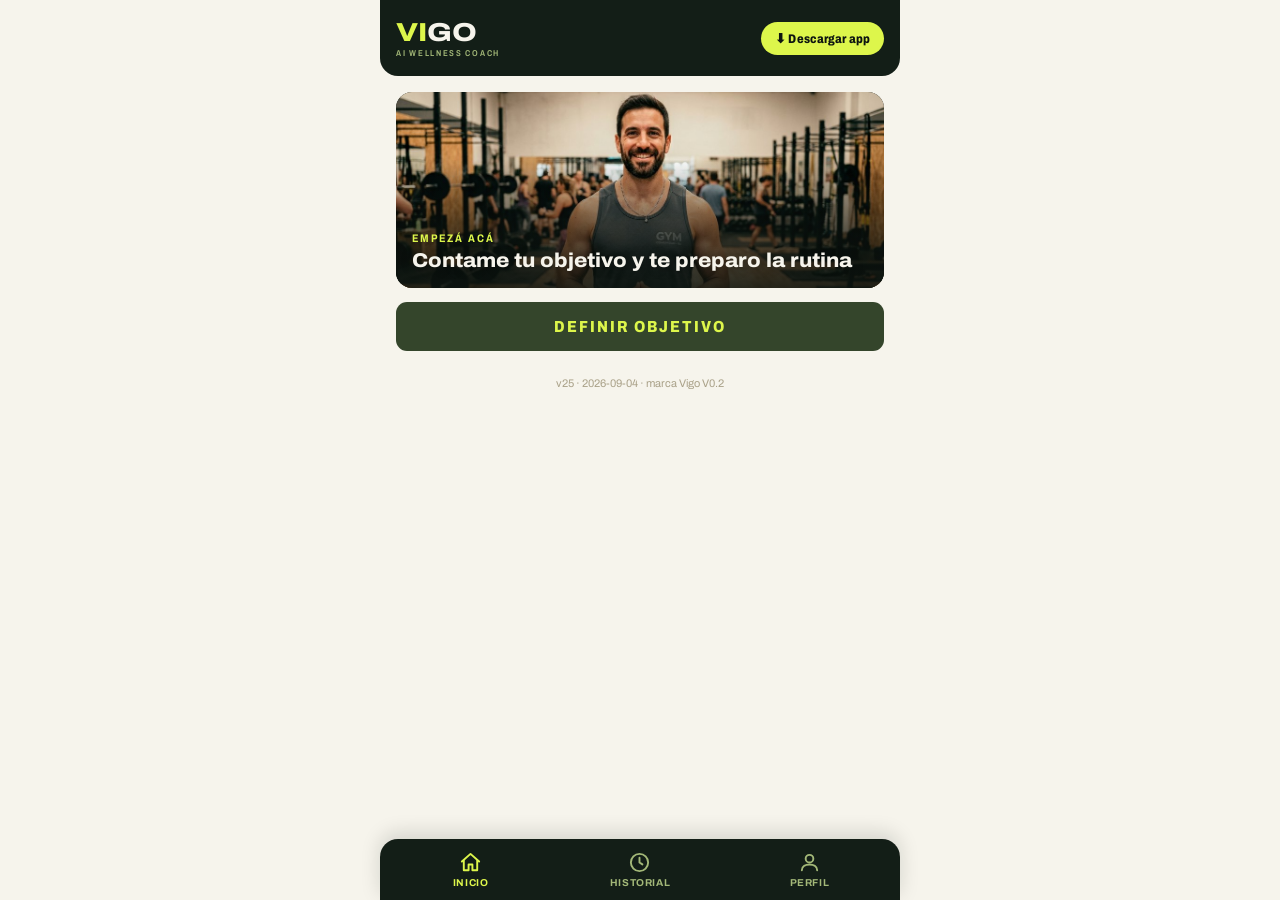
==== commit f2fe397f: "Add files via upload" ====
--- a/index.html
+++ b/index.html
@@ -156,7 +156,7 @@
   .matchip{display:inline-block;background:var(--ink);color:#fff;font-size:11px;font-weight:800;
     padding:4px 10px;border-radius:20px;text-transform:uppercase;letter-spacing:.03em;}
 </style>
-<link rel="stylesheet" href="vigo.css?v=23">
+<link rel="stylesheet" href="vigo.css?v=25">
 </head>
 <body>
 <div id="app" class="app"></div>
@@ -181,7 +181,7 @@
 })();
 
 /* ---------- CONFIG ---------- */
-const APP_VERSION='v24 · 2026-09-03 · marca Vigo V0.2';
+const APP_VERSION='v25 · 2026-09-04 · marca Vigo V0.2';
 const OBJETIVOS = [
   {id:'hipertrofia', t:'Hipertrofia', d:'Ganar masa muscular'},
   {id:'fuerza',      t:'Fuerza',      d:'Fuerza máxima'},
@@ -1130,11 +1130,47 @@
     <div class="subrow"><button class="subbtn alt" onclick="doSub(${bi},${mi},'ejercicio')">🎲 Otro de ${esc(MU_ES[cur.mu])}</button></div>
     <div class="sublabel">💪 Cambiar músculo <span class="mven">(mantiene región: ${esc(regLabel(cur.region))})</span></div>
     <div class="subrow">${musBtns}</div>
+    <div class="sublabel">📚 Elegir de la biblioteca <span class="mven">(cualquier ejercicio)</span></div>
+    <div class="subrow"><button class="subbtn alt" onclick="openLibPicker(${bi},${mi})">Ver todos los ejercicios</button></div>
   </div></div>`;
   document.getElementById('cl').onclick=()=>modalEl.innerHTML='';
   document.getElementById('ov').onclick=e=>{if(e.target.id==='ov')modalEl.innerHTML='';};
 }
 window.openSub=openSub;
+/* F48: elegir cualquier ejercicio de la biblioteca completa, agrupada por región y grupo muscular. */
+const LIBPICK_MUS={upper:['pecho','espalda','hombros','biceps','triceps'],
+  lower:['cuadriceps','isquios','gluteos','pantorrillas'], core:['core']};
+window.openLibPicker=function(bi,mi){
+  const mov=S.routine.bloques[bi].movs[mi], cur=LIB_BY_EN[mov.n];
+  let html='';
+  [['upper','Tren superior'],['lower','Tren inferior'],['core','Core']].forEach(([rk,rlabel])=>{
+    let sec='';
+    LIBPICK_MUS[rk].forEach(mu=>{
+      const items=LIB.filter(x=>x.mu===mu && !x.warm);
+      if(!items.length) return;
+      const rows=items.map(x=>{ const on=x.en===mov.n;
+        return `<button class="libitem${on?' on':''}" onclick="pickLib(${bi},${mi},'${x.id}')">
+            <span class="libname">${esc(x.es)}</span><span class="libimpl">${esc(IMPL_ES[x.impl]||x.impl)}</span></button>`; }).join('');
+      sec+=`<div class="libmus">${esc(MU_ES[mu])}</div><div class="libgrid">${rows}</div>`;
+    });
+    if(sec) html+=`<div class="libreg">${esc(rlabel)}</div>${sec}`;
+  });
+  modalEl.innerHTML=`<div class="overlay" id="ov"><div class="sheet">
+    <div class="row between"><div style="font-weight:900;font-size:18px;line-height:1.15">Elegir ejercicio</div>
+      <button class="btn ghost sm" id="cl">← Volver</button></div>
+    <div class="mven" style="margin:2px 0 12px">Reemplaza <b>${esc(cur?cur.es:'')}</b>. Biblioteca completa por zona y grupo muscular.</div>
+    ${html}
+  </div></div>`;
+  document.getElementById('cl').onclick=()=>openSub(bi,mi);
+  document.getElementById('ov').onclick=e=>{if(e.target.id==='ov')modalEl.innerHTML='';};
+};
+window.pickLib=function(bi,mi,exId){
+  const rep=LIB.find(x=>x.id===exId); if(!rep){toast('Ejercicio no encontrado');return;}
+  const r=S.routine, blk=r.bloques[bi];
+  blk.movs[mi]={r:repScheme(r.objetivo,rep.role)+(rep.unil?' /lado':''), n:rep.en, id:rep.id};
+  blk.equipMix=[...new Set(blk.movs.map(m=>{const x=LIB_BY_EN[m.n];return x?x.eq:'lib';}))];
+  save(); modalEl.innerHTML=''; screenRoutine(); toast('Ejercicio cambiado');
+};
 
 /* ---- Warm-up editable [F36]: cambiar el bloque entero y sustituir cada ejercicio ---- */
 function warmPool(){ let pool=LIB.filter(x=>x.warm);
@@ -1936,8 +1972,8 @@
 }
 function histActions(s){
   return `<div class="histact">
-    <button class="btn ghost sm" onclick="openRepetir(${s.ts})">🔁 Volver a esta zona</button>
-    <button class="btn ghost sm" onclick="openAsignar(${s.ts})">📅 Asignar a un día</button></div>`; }
+    <button class="btn ghost sm" onclick="openRepetir(${s.ts})">Repetir rutina</button>
+    <button class="btn ghost sm" onclick="openAsignar(${s.ts})">Asignar a un día</button></div>`; }
 // Regiones válidas como filtro de generación (excluye 'full' del calentamiento).
 function sessRegs(s){ return [...new Set(s.regiones||[])].filter(r=>['upper','lower','core'].includes(r)); }
 function regLabelES(r){ return ({upper:'Tren superior',lower:'Tren inferior',core:'Core'})[r]||r; }
@@ -1950,9 +1986,9 @@
     <div class="row between"><div style="font-weight:900;font-size:18px;line-height:1.15">Entrenar de nuevo</div>
       <button class="btn ghost sm" id="cl">✕</button></div>
     <div class="mven" style="margin:2px 0 12px">${esc(objName(s.objetivo))} · <b>${esc(zona)}</b></div>
-    <div class="banner" style="margin-bottom:14px">💡 Para hipertrofia, variar los ejercicios del mismo grupo muscular estimula más fibras y suele rendir más que repetir siempre los mismos. Repetir idéntico es útil para afinar una técnica o ganar fuerza en un movimiento puntual.</div>
-    <button class="btn" style="width:100%" onclick="regenZona(${ts})">🔀 Misma zona · ejercicios nuevos</button>
-    ${hasFull?`<button class="btn ghost sm" style="width:100%;margin-top:10px" onclick="repetirRutina(${ts})">🔁 Repetir idéntica</button>`:''}
+    <div class="banner" style="margin-bottom:14px">Para hipertrofia, variar los ejercicios del mismo grupo muscular estimula más fibras y suele rendir más que repetir siempre los mismos. Repetir idéntico es útil para afinar una técnica o ganar fuerza en un movimiento puntual.</div>
+    <button class="btn" style="width:100%" onclick="regenZona(${ts})">Misma zona · ejercicios nuevos</button>
+    ${hasFull?`<button class="btn ghost sm" style="width:100%;margin-top:10px" onclick="repetirRutina(${ts})">Repetir idéntica</button>`:''}
   </div></div>`;
   document.getElementById('cl').onclick=()=>modalEl.innerHTML='';
   document.getElementById('ov').onclick=e=>{if(e.target.id==='ov')modalEl.innerHTML='';}; };
@@ -1961,7 +1997,7 @@
   GENF.regions=new Set(regs); GENF.impls=new Set(); GENF.time=null;
   S.routine=generarRutina(s.objetivo,nivel,(S.profile.historial||[]),'zona'+Date.now());
   S.routine.fecha=todayKey(); S.routine.removed=S.routine.removed||[];
-  modalEl.innerHTML=''; save(); toast('Nueva rutina · misma zona 🔀'); screenRoutine(); };
+  modalEl.innerHTML=''; save(); toast('Nueva rutina · misma zona'); screenRoutine(); };
 window.repetirRutina=function(ts){ const s=(S.profile.historial||[]).find(x=>x.ts===ts);
   if(!s||!s.full){ toast('Esta rutina ya no está guardada completa'); return; }
   S.routine=JSON.parse(JSON.stringify(s.full)); S.routine.fecha=todayKey(); S.routine.removed=S.routine.removed||[];
@@ -1976,28 +2012,30 @@
 function asigMode(a){ return a ? (a.mode || (a.full?'fija':'zona')) : null; }
 function fixAgeDays(a){ return (a&&a.assignedAt)?Math.floor((Date.now()-a.assignedAt)/86400000):null; }
 function asigDesc(a){ if(!a) return 'Sin asignar';
+  const obj=esc(objName(a.obj));
   if(asigMode(a)==='fija'){ const dd=fixAgeDays(a); const wk=dd!=null?Math.max(1,Math.round(dd/7)):null;
-    const due=dd!=null&&dd>=FIX_HARD_DAYS, soon=dd!=null&&dd>=FIX_SOFT_DAYS;
-    return `Fija · ${esc(objName(a.obj))}${wk?` · hace ${wk} sem${due?' ⚠️':soon?' ⏳':''}`:''}`; }
-  const regs=(a.regiones||[]).filter(r=>['upper','lower','core'].includes(r));
-  return `Zona variable · ${esc(regs.length?regs.map(regLabelES).join(' · '):objName(a.obj))}`; }
+    return `Fija · ${obj}${wk?` · ${wk} sem`:''}`; }
+  return `Zona · ${obj}`; }
 window.setAsignMode=function(m,ts){ _asignMode=m; openAsignar(ts); };
 window.openAsignar=function(ts){ const s=(S.profile.historial||[]).find(x=>x.ts===ts); if(!s){toast('Rutina no disponible');return;}
   const sch=S.profile.schedule||{}; const regs=sessRegs(s); const zona=regs.length?regs.map(regLabelES).join(' · '):'Cuerpo completo';
   const canFija=!!s.full;
   if(_asignMode==='fija'&&!canFija) _asignMode='zona';
   const rows=DIAS.map(([d,nm])=>{ const a=sch[d]; const fija=asigMode(a)==='fija';
-    return `<div class="dayrow"><div><div class="dn">${nm}</div>
-        <div class="da"${a?(fija&&fixAgeDays(a)>=FIX_SOFT_DAYS?' style="color:#B54A2B;font-weight:800"':''):' style="color:var(--vg-khaki-700);font-weight:600"'}>${asigDesc(a)}</div></div>
-      <div style="display:flex;align-items:center;gap:6px">${a?`<span class="drm" title="Quitar" onclick="quitarDia(${d},${ts})">✕</span>`:''}
-        <button class="assignb" onclick="asignarDia(${ts},${d})">${a?'Cambiar':'Asignar'}</button></div></div>`; }).join('');
+    const due=fija&&fixAgeDays(a)!=null&&fixAgeDays(a)>=FIX_SOFT_DAYS;
+    return `<div class="dayrow">
+        <div class="dn">${nm}</div>
+        <div class="da${a?'':' none'}${due?' due':''}">${asigDesc(a)}</div>
+        <div class="dact">${a?`<span class="drm" title="Quitar" onclick="quitarDia(${d},${ts})">✕</span>`:''}
+          <button class="assignb" onclick="asignarDia(${ts},${d})">${a?'Cambiar':'Asignar'}</button></div>
+      </div>`; }).join('');
   const modeSel=`<div class="genf" style="margin:2px 0 10px">
-      <button class="gbtn ${_asignMode==='zona'?'on':''}" onclick="setAsignMode('zona',${ts})">🔀 Zona variable</button>
-      <button class="gbtn ${_asignMode==='fija'?'on':''} ${canFija?'':'off'}" ${canFija?`onclick="setAsignMode('fija',${ts})"`:'title="Esta rutina ya no está guardada completa"'}>📌 Rutina fija</button>
+      <button class="gbtn ${_asignMode==='zona'?'on':''}" onclick="setAsignMode('zona',${ts})">Zona variable</button>
+      <button class="gbtn ${_asignMode==='fija'?'on':''} ${canFija?'':'off'}" ${canFija?`onclick="setAsignMode('fija',${ts})"`:'title="Esta rutina ya no está guardada completa"'}>Rutina fija</button>
     </div>`;
   const tip=_asignMode==='fija'
-    ? `<div class="banner" style="margin:0 0 12px">📌 Se asigna <b>esta misma rutina</b> (ejercicios fijos) al día elegido. Ideal para afinar técnica o fuerza. Vigo te va a <b>avisar a las ~6–8 semanas</b> para que la cambies (el mismo estímulo se estanca).</div>`
-    : `<div class="banner" style="margin:0 0 12px">🔀 Cada semana Vigo arma <b>ejercicios nuevos</b> para esta zona ese día. Variar el estímulo del mismo grupo muscular rinde más y no se estanca. <b>Recomendado.</b></div>`;
+    ? `<div class="banner" style="margin:0 0 12px">Se asigna <b>esta misma rutina</b> (ejercicios fijos) al día elegido. Ideal para afinar técnica o fuerza. Vigo te va a <b>avisar a las ~6–8 semanas</b> para que la cambies (el mismo estímulo se estanca).</div>`
+    : `<div class="banner" style="margin:0 0 12px">Cada semana Vigo arma <b>ejercicios nuevos</b> para esta zona ese día. Variar el estímulo del mismo grupo muscular rinde más y no se estanca. <b>Recomendado.</b></div>`;
   modalEl.innerHTML=`<div class="overlay" id="ov"><div class="sheet">
     <div class="row between"><div style="font-weight:900;font-size:18px">Asignar a un día</div><button class="btn ghost sm" id="cl">✕</button></div>
     <div class="mven" style="margin:2px 0 8px">Zona <b>${esc(zona)}</b> · ${esc(objName(s.objetivo))}.</div>
@@ -2013,10 +2051,10 @@
   if(_asignMode==='fija'&&s.full){
     S.profile.schedule[d]={obj:s.objetivo, nivel, mode:'fija', regiones:sessRegs(s),
       full:JSON.parse(JSON.stringify(s.full)), assignedAt:Date.now()};
-    save(); toast('Rutina fija asignada 📌'); }
+    save(); toast('Rutina fija asignada'); }
   else {
     S.profile.schedule[d]={obj:s.objetivo, nivel, mode:'zona', regiones:sessRegs(s)};
-    save(); toast('Zona variable asignada 🔀'); }
+    save(); toast('Zona variable asignada'); }
   openAsignar(ts); };
 window.quitarDia=function(d,ts){ if(S.profile.schedule){ delete S.profile.schedule[d]; save(); toast('Asignación quitada'); openAsignar(ts); } };
 // F47: aviso de recambio para rutinas FIJAS que llevan demasiado tiempo (accommodation/plateau).
--- a/vigo.css
+++ b/vigo.css
@@ -407,3 +407,40 @@
   box-shadow:0 -6px 20px rgba(13,20,16,.10);}
 .setupbar .btn{flex:1;margin:0;}
 .setupbar .backlink{color:var(--vg-khaki-700);font-weight:700;font-size:14px;cursor:pointer;padding:8px 4px;white-space:nowrap;}
+
+/* ============================================================ 14 · HISTORIAL v23
+   Acciones por entreno (Repetir / Asignar) y diálogo de asignación por día.   */
+.histitem{border-bottom:1px solid var(--vg-sand-200);}
+.histitem:last-child{border-bottom:none;}
+.histitem .histrow,.histitem .histplain{border-bottom:none;}
+.histact{display:flex;gap:8px;padding:2px 2px 12px;}
+.histact .btn{flex:1;margin:0;}
+/* Fila de día: 3 columnas en una línea — día | estado | acción. Tipografía Archivo Variable (manual §6). */
+.dayrow{display:flex;align-items:center;gap:10px;padding:11px 12px;
+  border:1px solid var(--vg-sand-200);border-radius:11px;margin-bottom:8px;background:#fff;}
+.dayrow .dn{flex:0 0 74px;font-variation-settings:'wdth' 100,'wght' 800;font-size:14px;
+  letter-spacing:-.01em;color:var(--vg-field-900);}
+.dayrow .da{flex:1 1 auto;min-width:0;font-variation-settings:'wdth' 100,'wght' 500;
+  font-size:12.5px;line-height:1.3;color:var(--vg-khaki-700);}
+.dayrow .da.none{font-variation-settings:'wdth' 84,'wght' 700;letter-spacing:.1em;text-transform:uppercase;
+  font-size:10.5px;color:var(--vg-khaki-600);}
+.dayrow .da.due{color:var(--vg-blaze-deep);font-variation-settings:'wdth' 100,'wght' 700;}
+.dayrow .dact{flex:0 0 auto;margin-left:auto;display:flex;align-items:center;gap:6px;}
+.dayrow .drm{color:var(--vg-flare-soft);cursor:pointer;font-weight:900;font-size:18px;padding:0 4px;line-height:1;}
+.dayrow .assignb{background:var(--vg-olive-700);color:var(--vg-signal);border:none;border-radius:9px;
+  padding:8px 14px;font-variation-settings:'wdth' 86,'wght' 800;font-size:12.5px;letter-spacing:.06em;
+  cursor:pointer;font-family:inherit;white-space:nowrap;}
+/* F48 · Selector de ejercicio de la biblioteca completa (agrupado por región y grupo muscular). */
+.libreg{font-variation-settings:'wdth' 84,'wght' 800;letter-spacing:.14em;text-transform:uppercase;font-size:11px;
+  color:var(--vg-olive-600);margin:16px 2px 4px;border-top:1px solid var(--vg-sand-200);padding-top:14px;}
+.libreg:first-of-type{border-top:none;padding-top:2px;margin-top:0;}
+.libmus{font-variation-settings:'wdth' 100,'wght' 700;font-size:12.5px;color:var(--vg-khaki-700);margin:9px 2px 6px;}
+.libgrid{display:flex;flex-direction:column;gap:6px;margin-bottom:4px;}
+.libitem{display:flex;align-items:center;justify-content:space-between;gap:10px;width:100%;text-align:left;
+  background:var(--vg-sand-100);border:1px solid var(--vg-sand-200);border-radius:10px;padding:10px 12px;
+  cursor:pointer;font-family:inherit;}
+.libitem:active{background:var(--vg-sand-200);}
+.libitem.on{border-color:var(--vg-olive-700);background:#fff;}
+.libname{font-variation-settings:'wdth' 100,'wght' 600;font-size:13.5px;color:var(--vg-field-900);}
+.libimpl{flex:0 0 auto;font-variation-settings:'wdth' 84,'wght' 700;letter-spacing:.06em;font-size:10.5px;
+  text-transform:uppercase;color:var(--vg-khaki-700);white-space:nowrap;}
